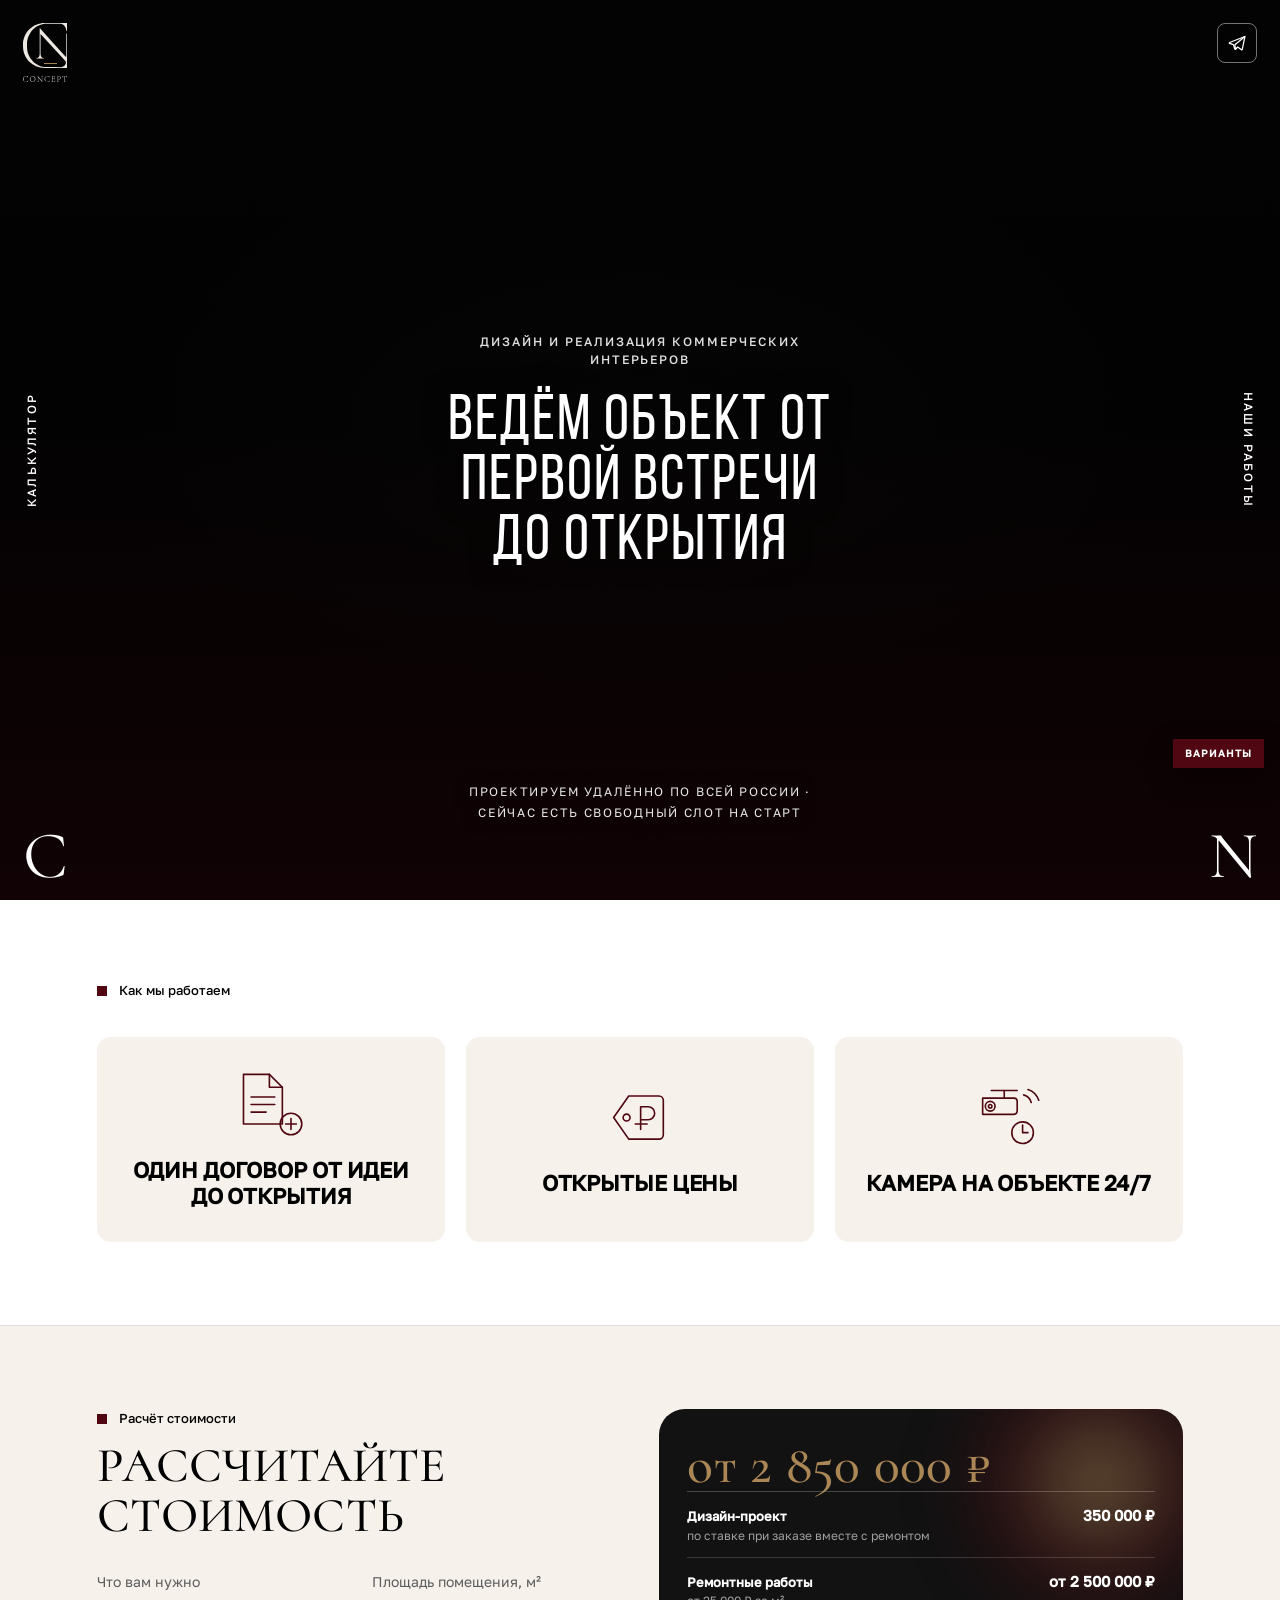
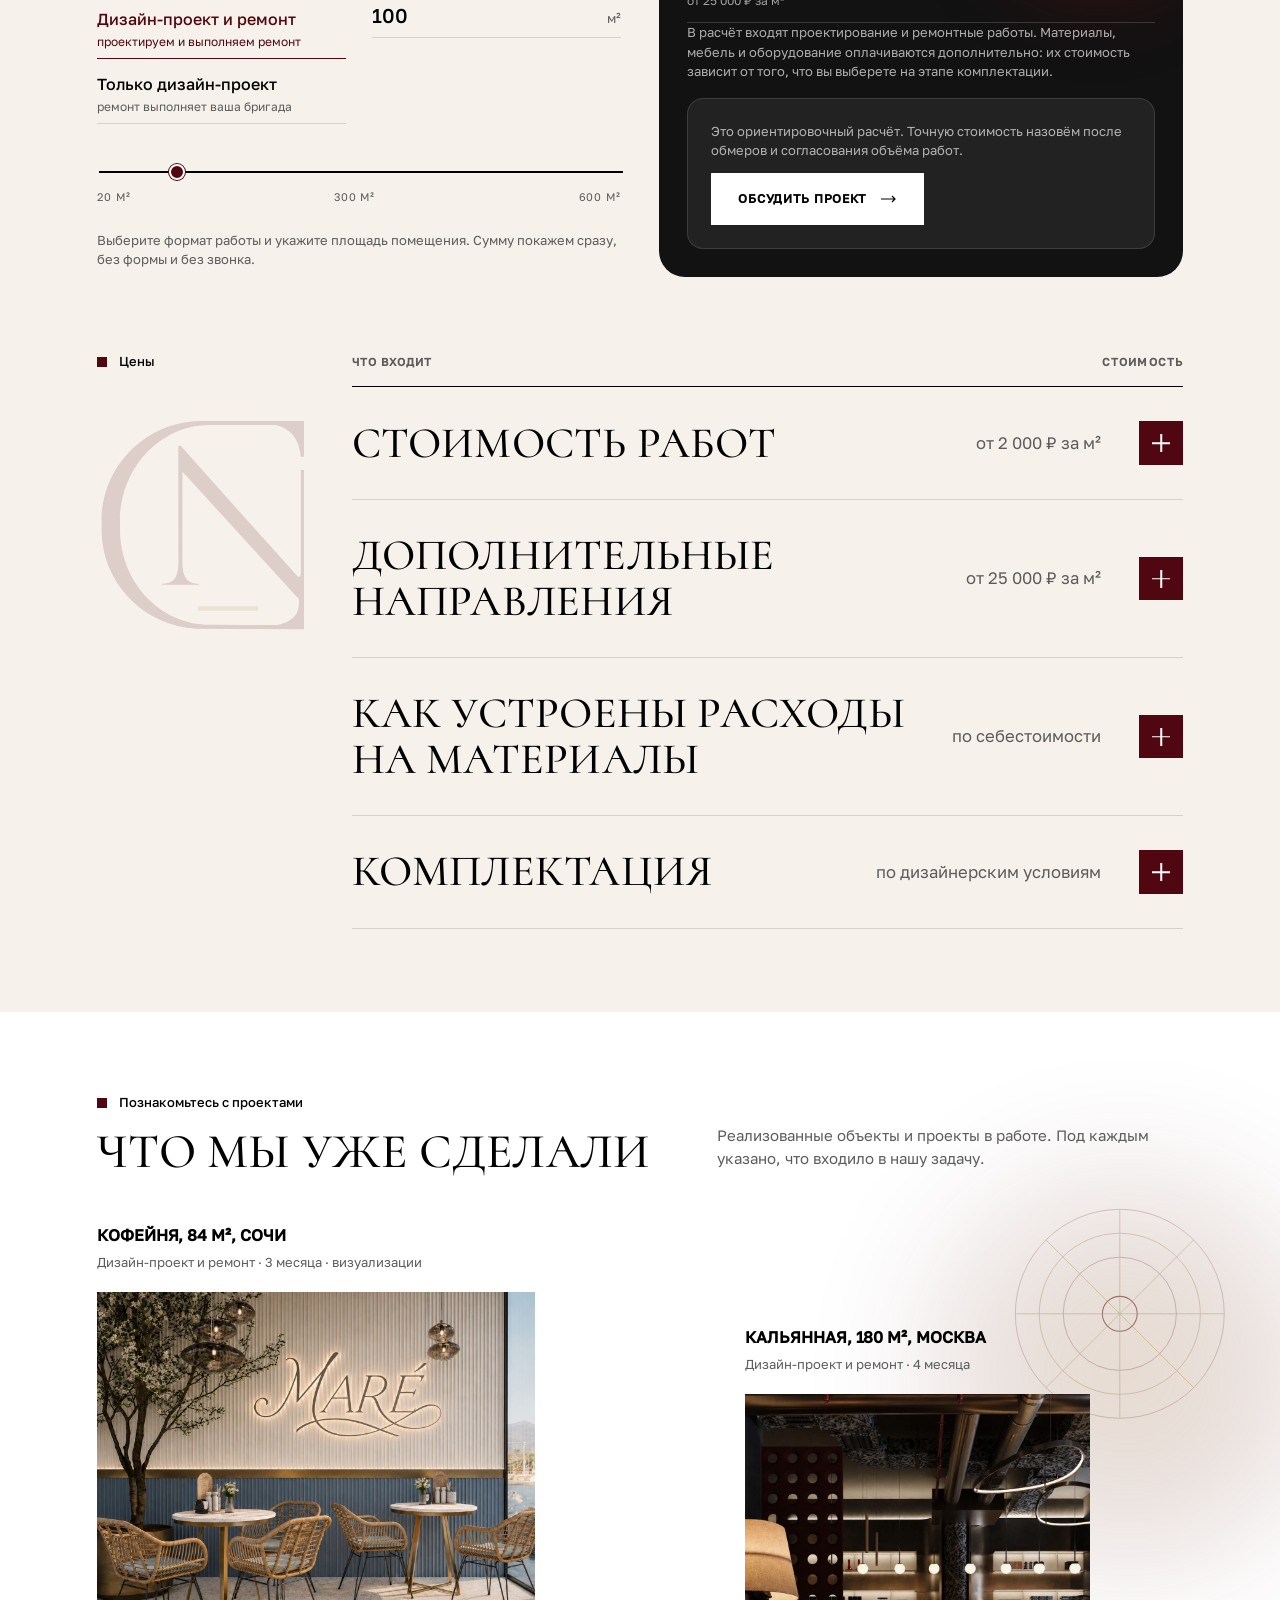
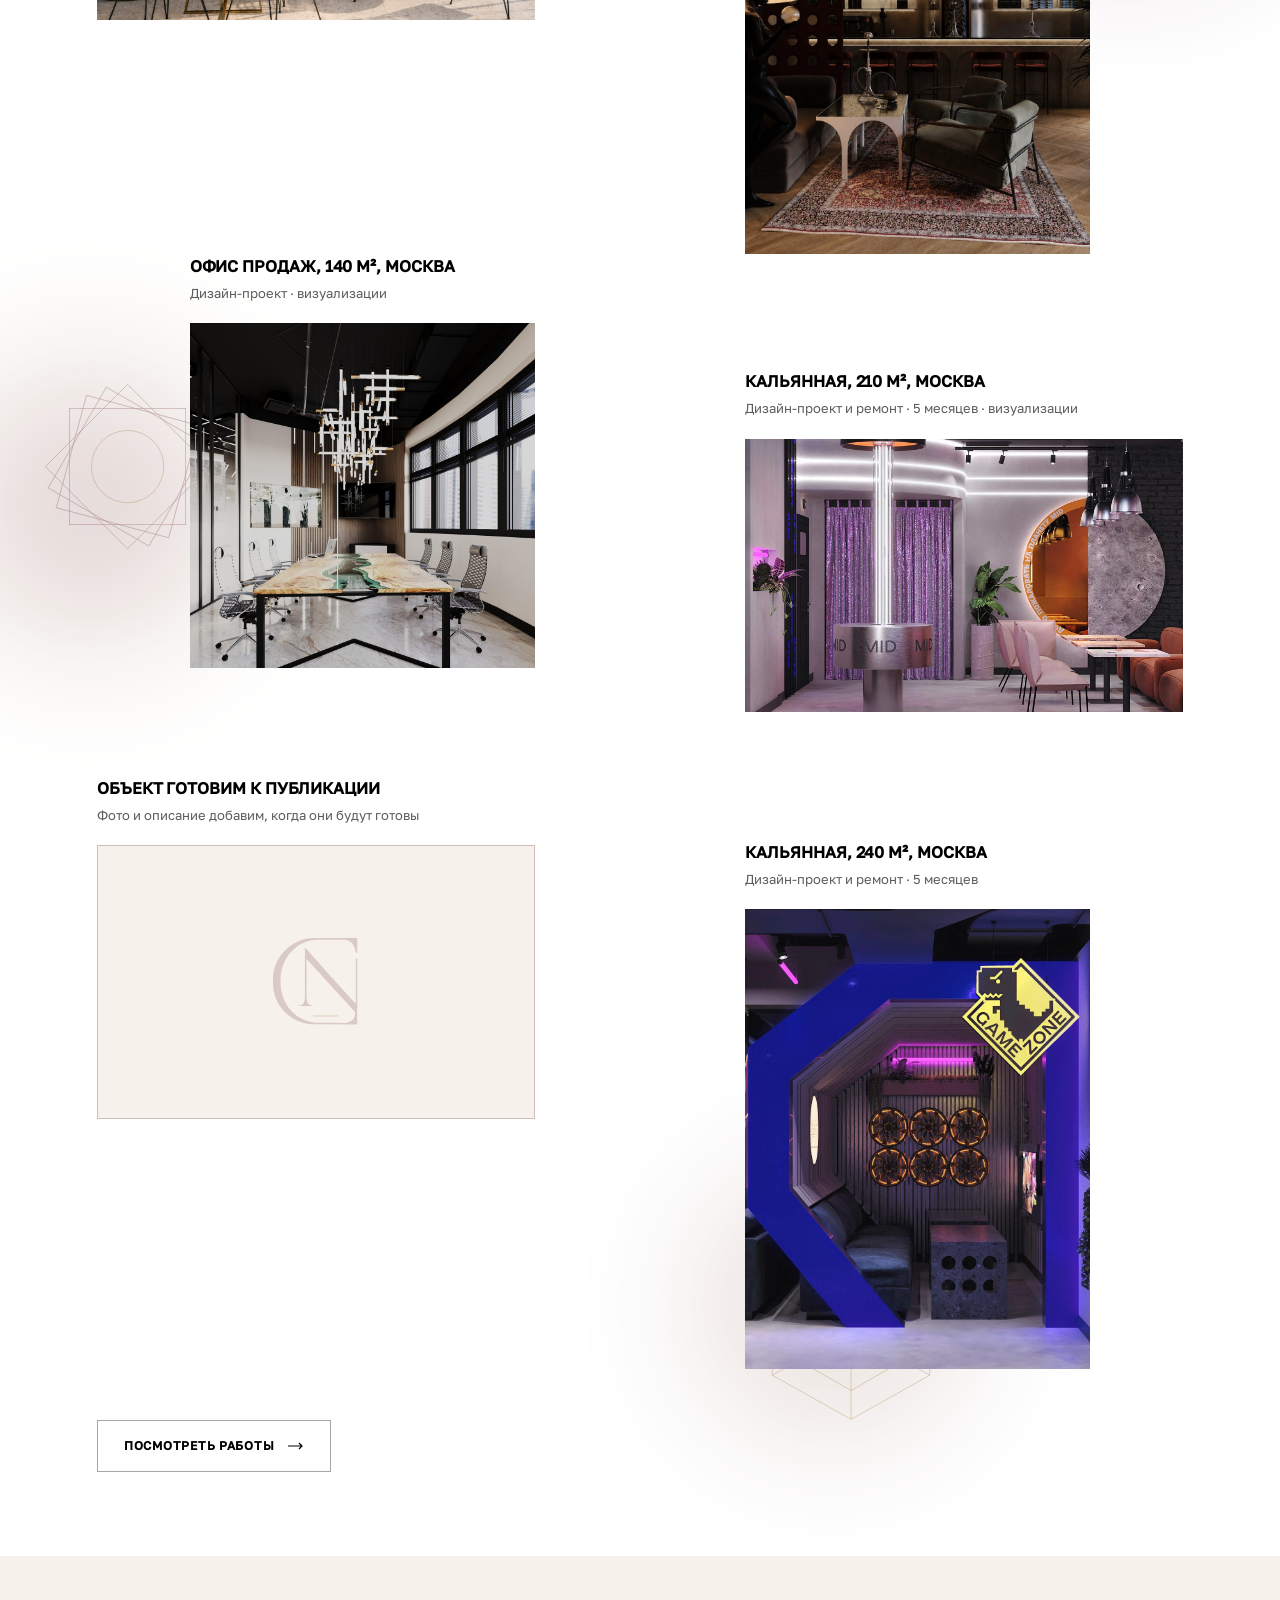
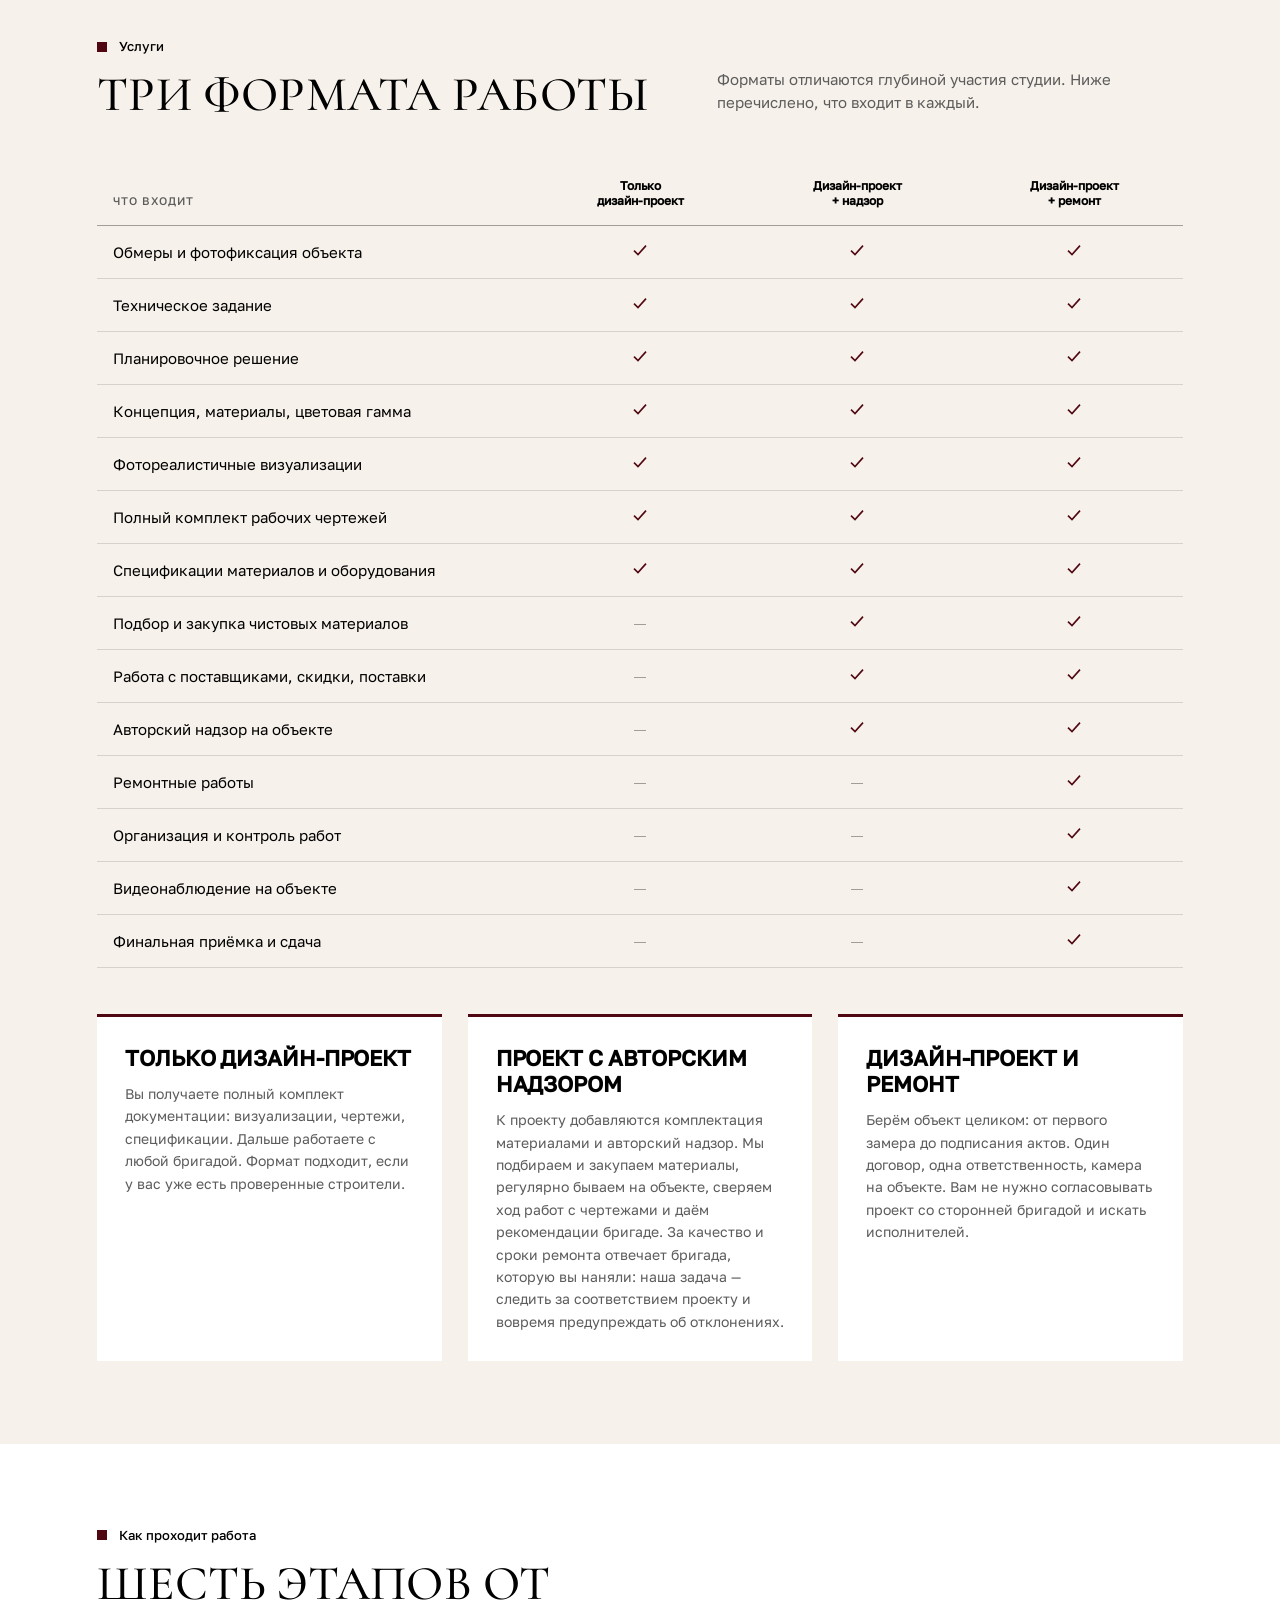
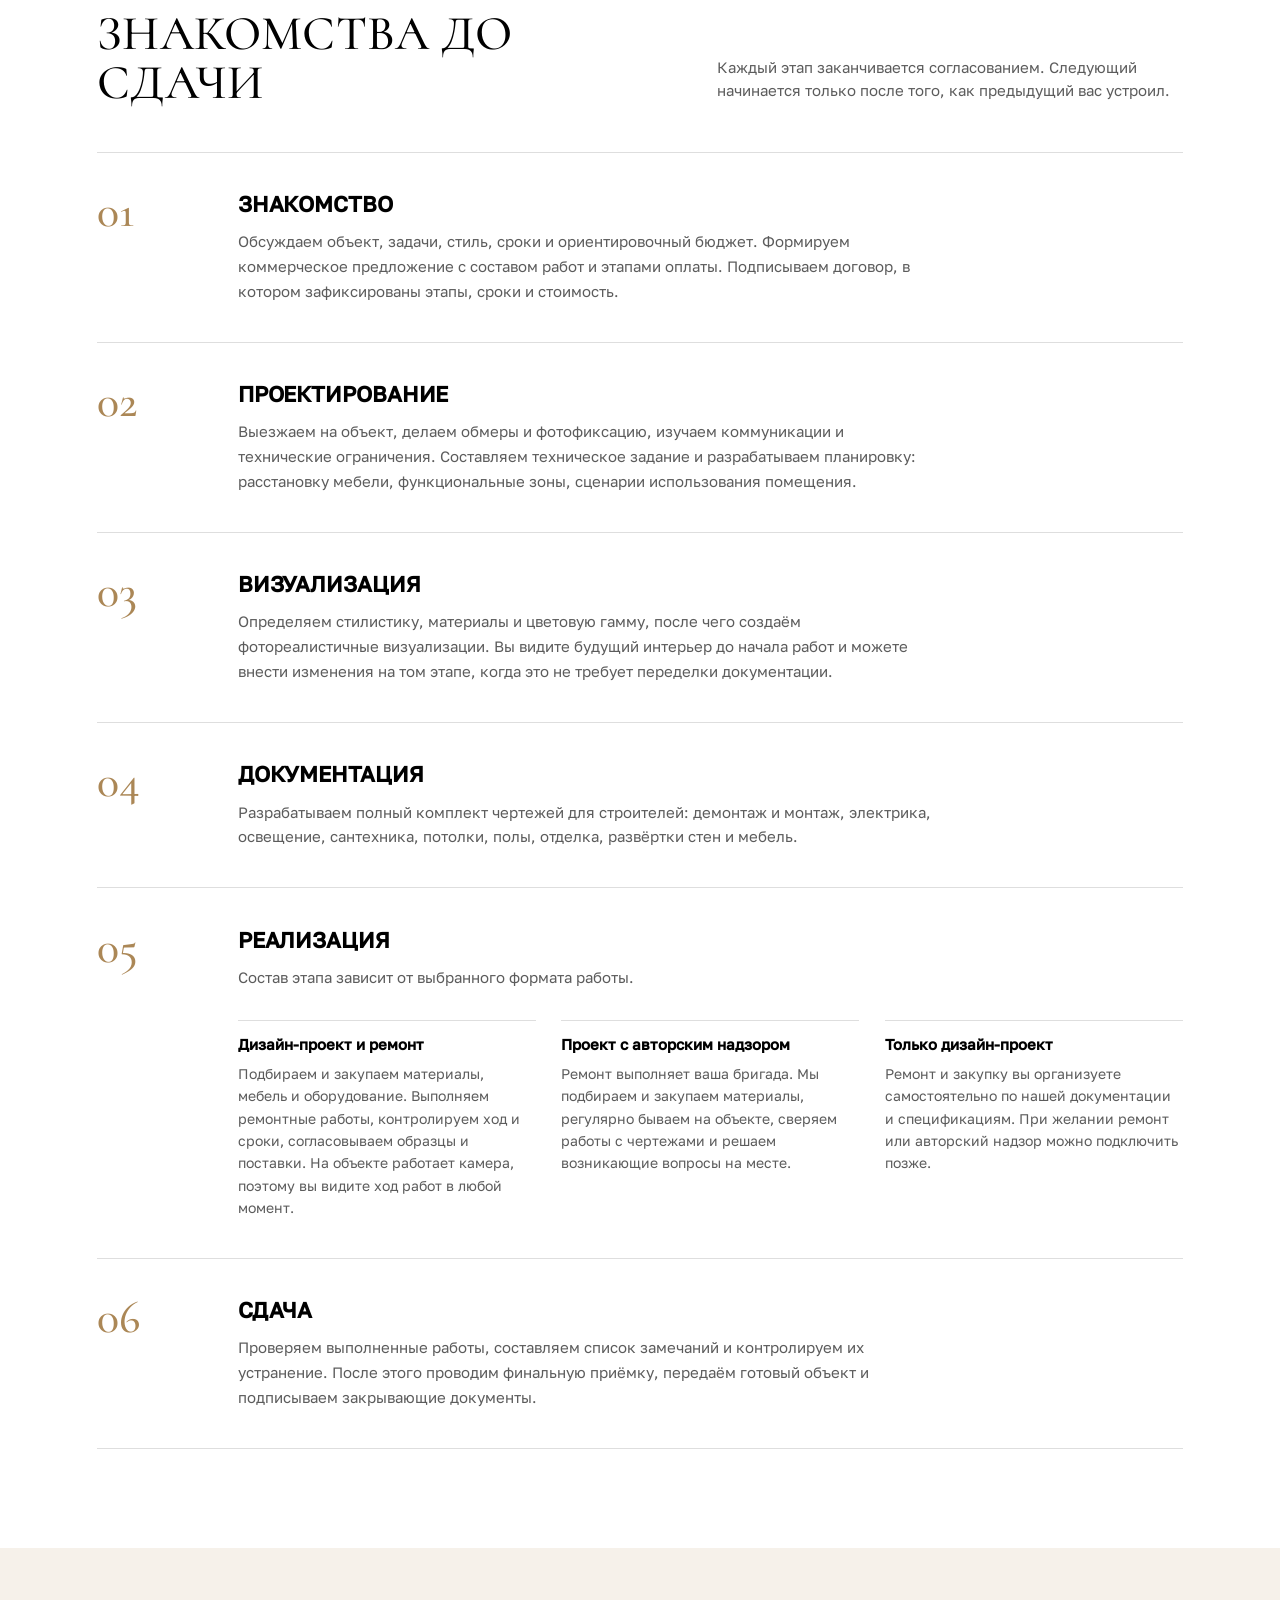
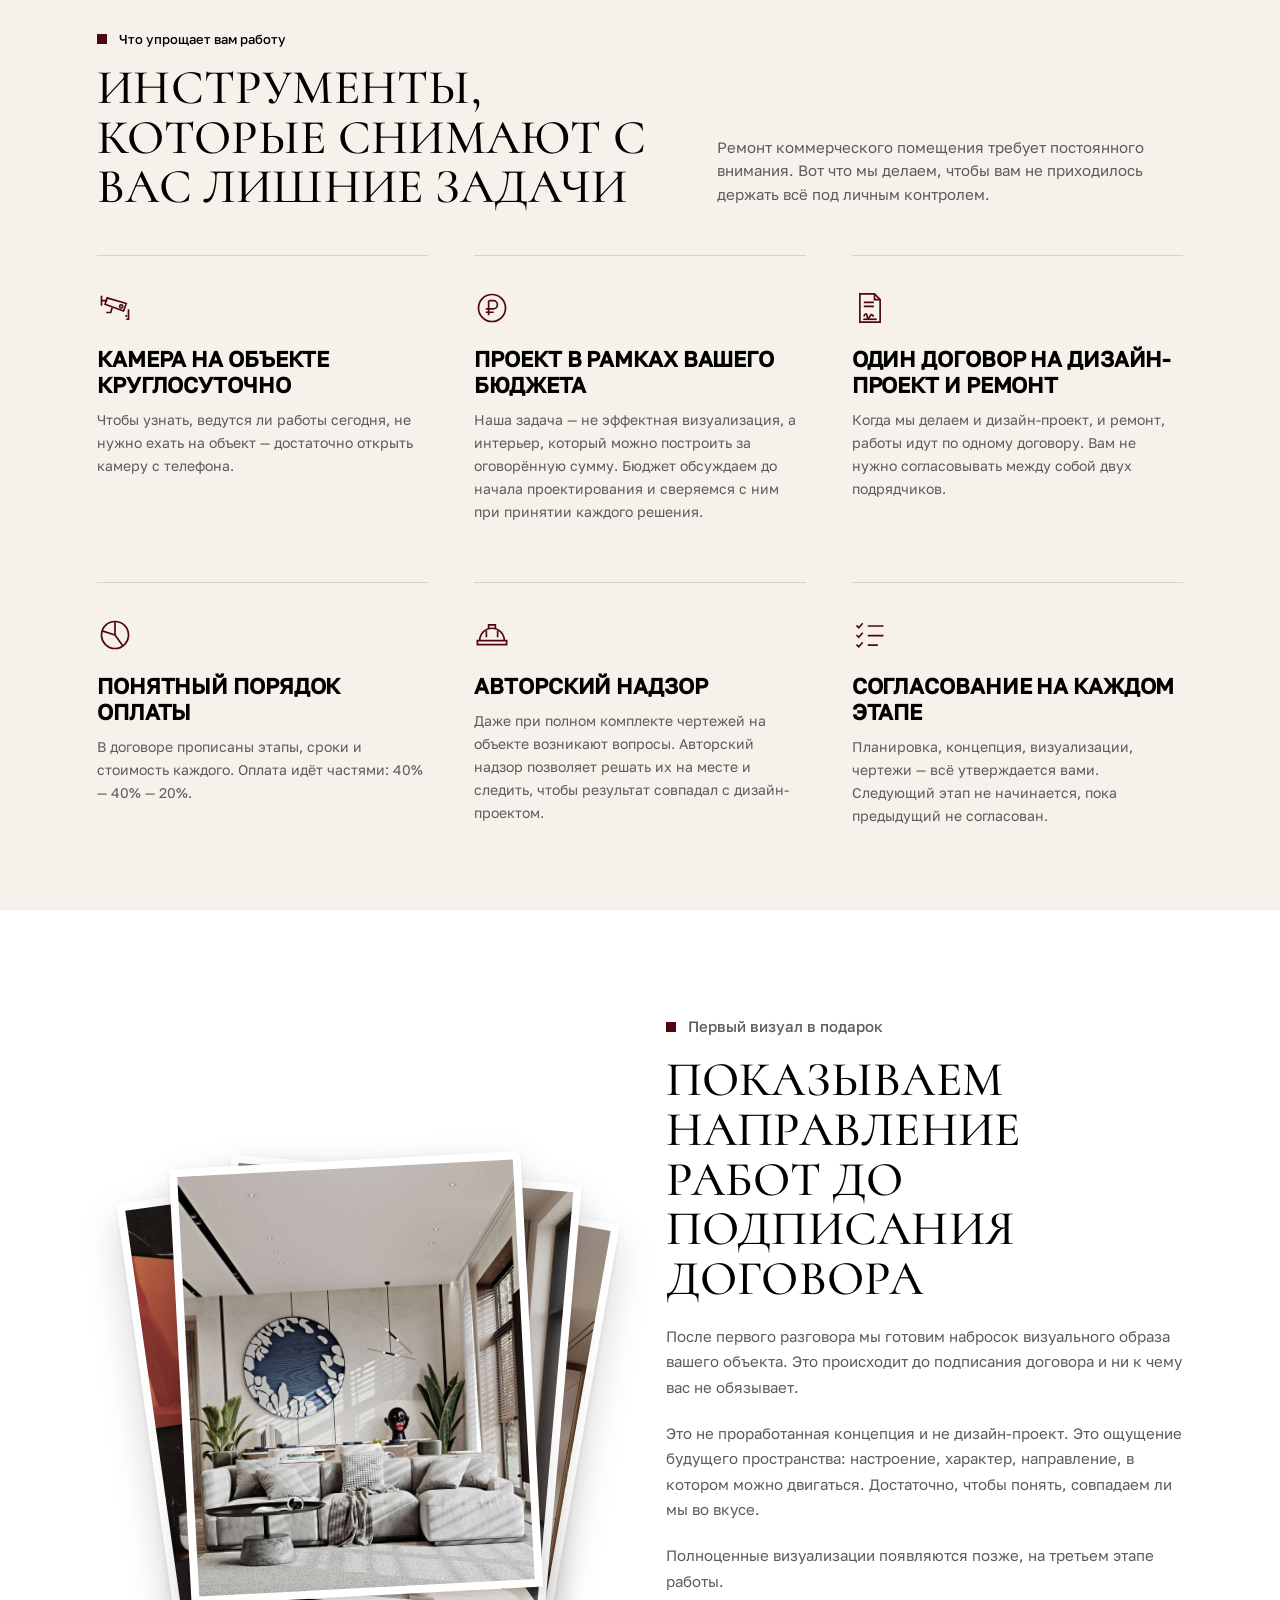
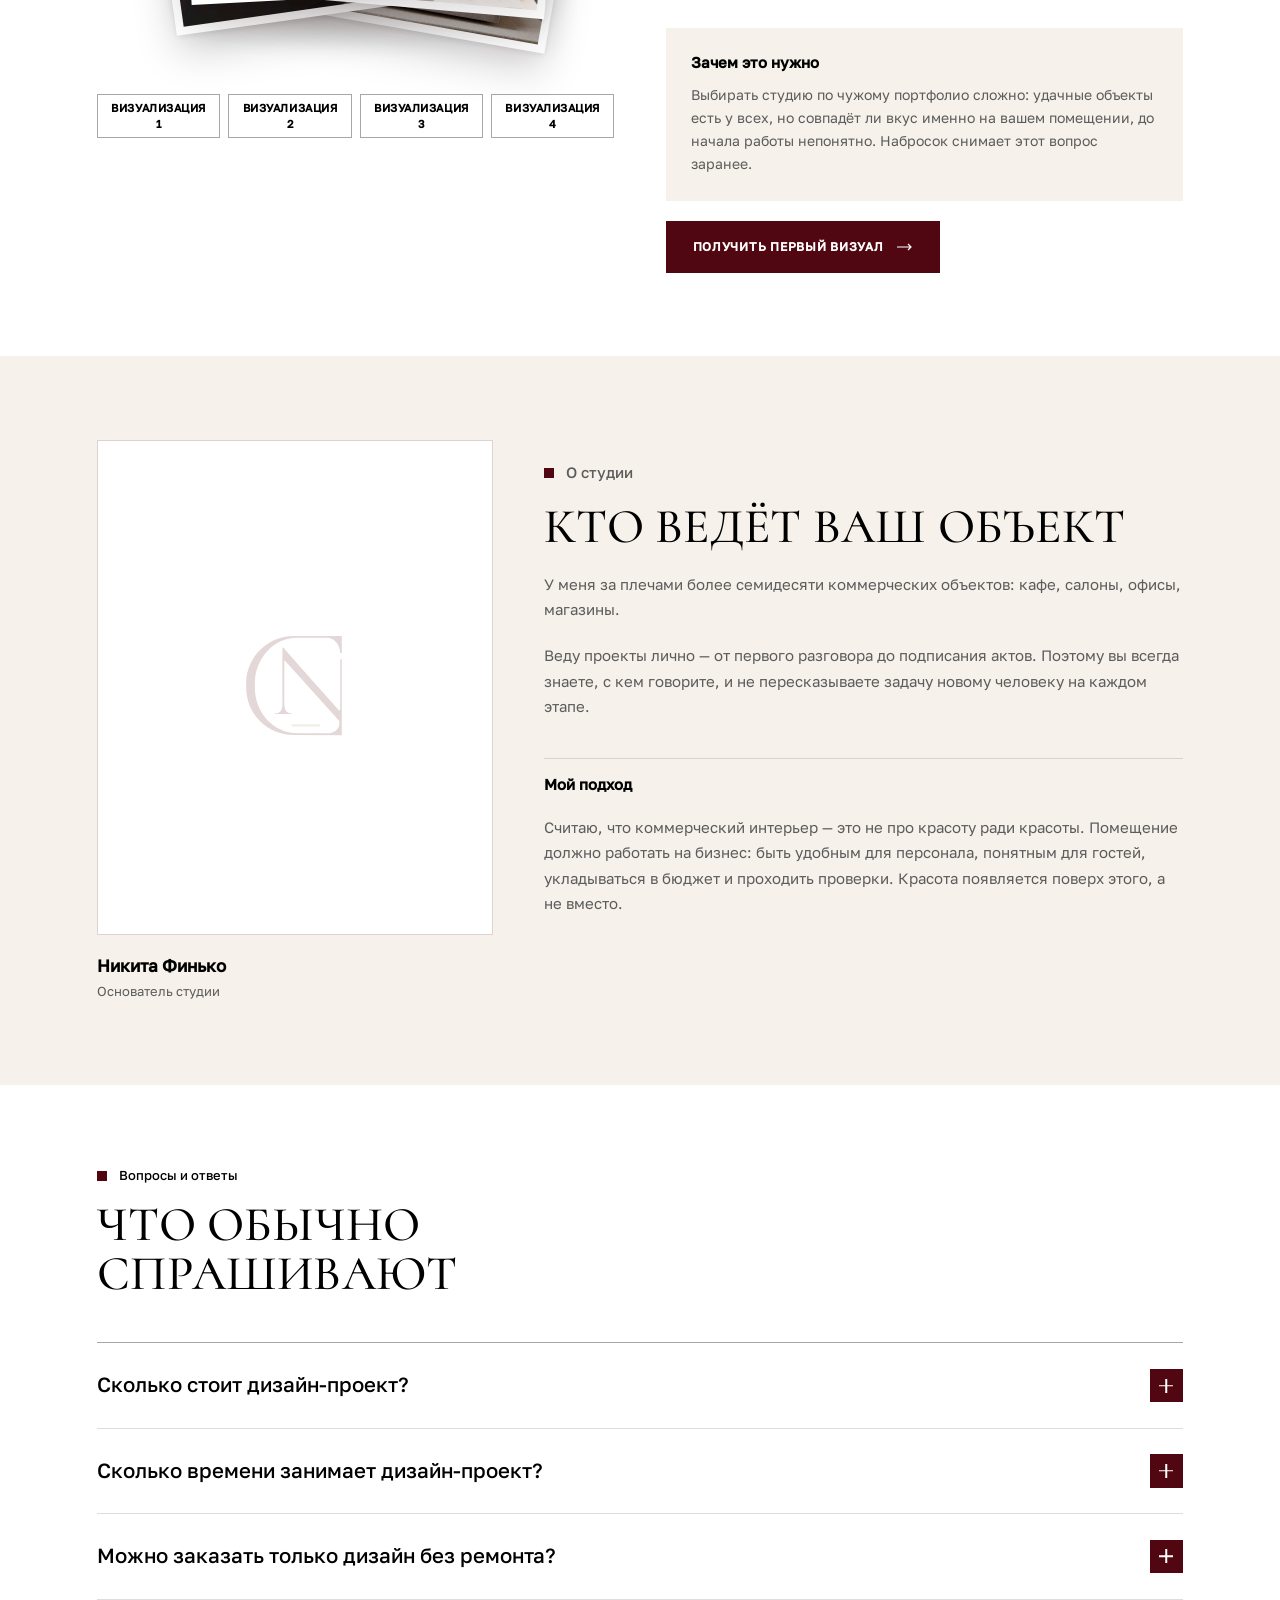
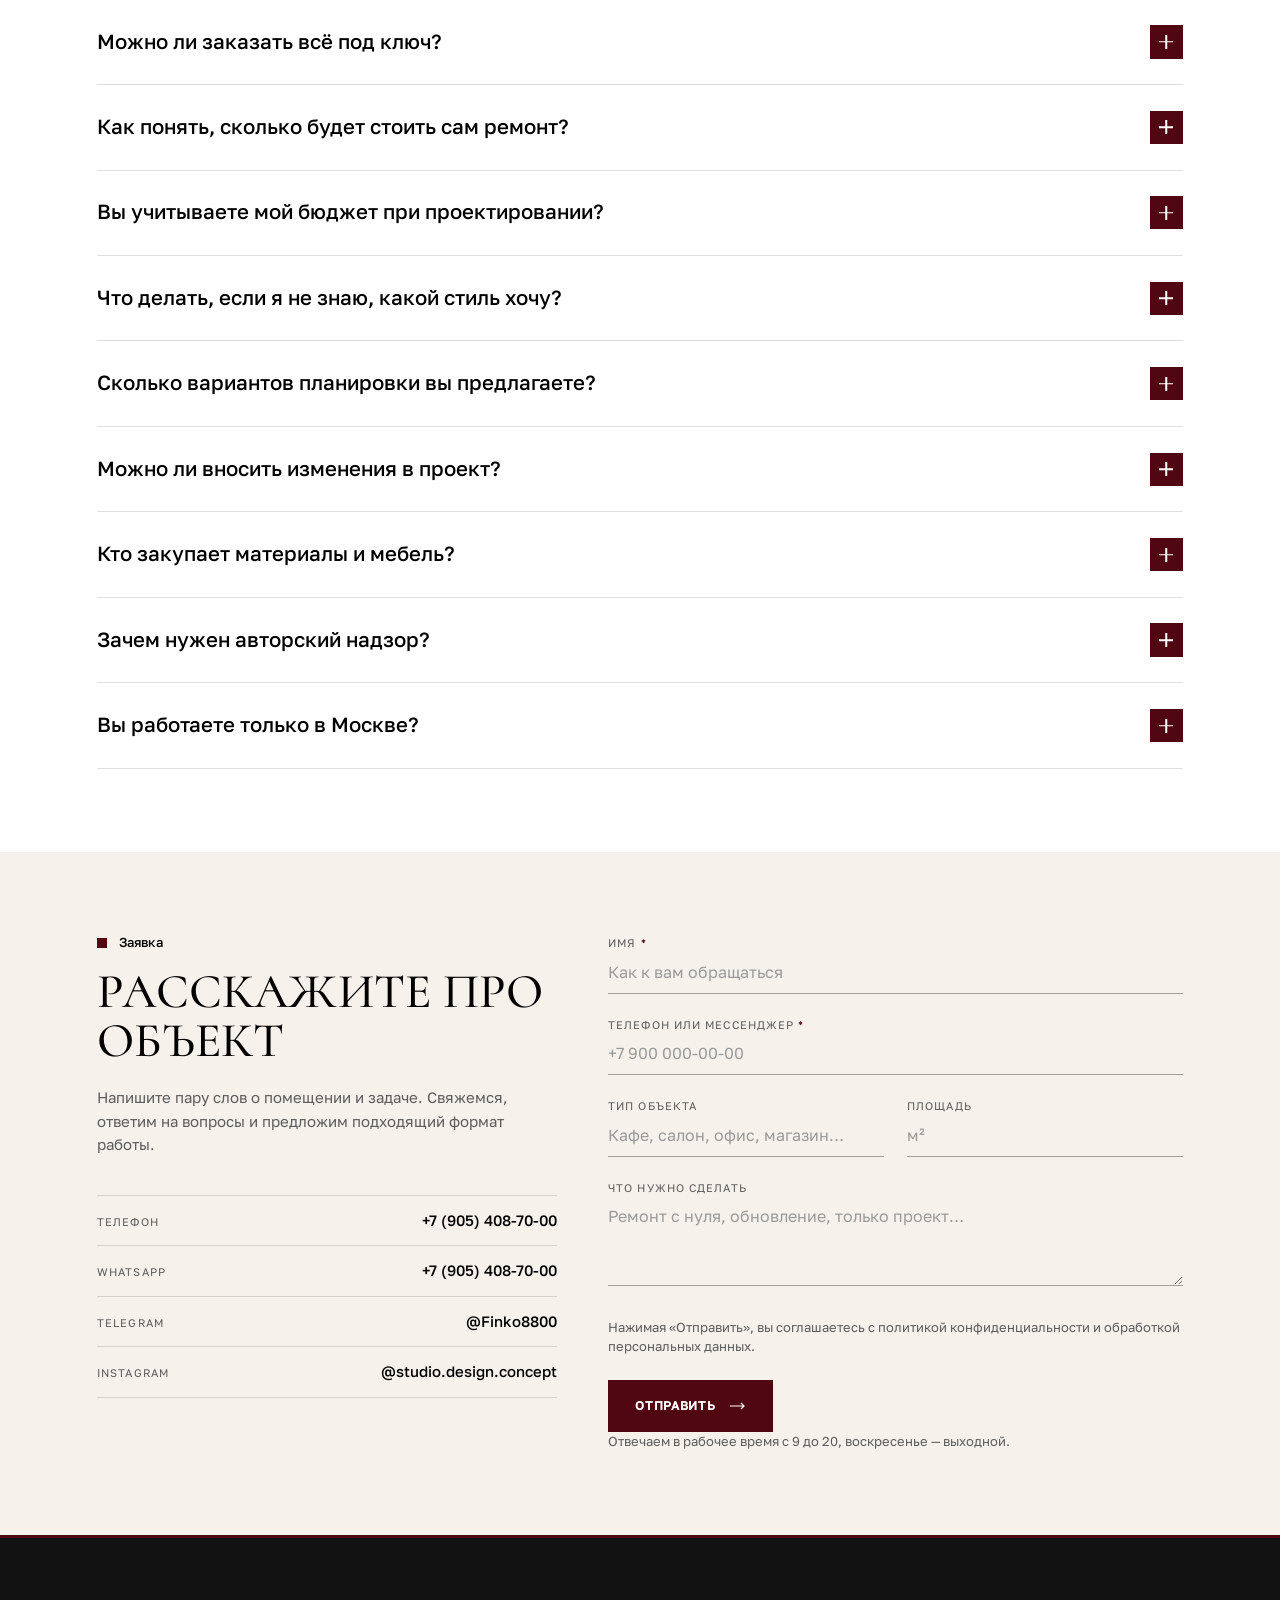
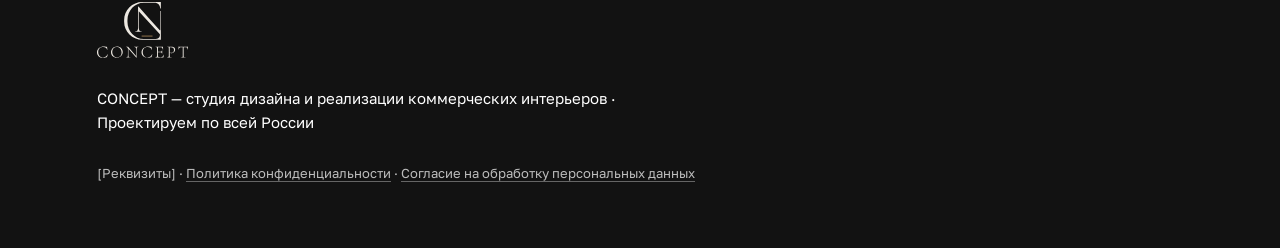
==== index.html @ 67f91753 "Визуализации в «Первом визуале», иконки, подвал 3 и лицензии шрифтов - «Первый визуал в подарок»: вм" ====
<!DOCTYPE html>
<html lang="ru">
<head>
<meta charset="utf-8">
<meta name="viewport" content="width=device-width, initial-scale=1">
<title>Дизайн и ремонт коммерческих помещений под ключ — CONCEPT</title>
<meta name="description" content="Разрабатываем дизайн-проекты и выполняем ремонт коммерческих помещений. Один договор от идеи до открытия, открытые цены, видеонаблюдение на объекте. Дизайн-проект от 2 000 ₽ за м².">
<link rel="icon" href="assets/logo/concept.svg" type="image/svg+xml">

<link rel="preload" href="assets/fonts/Cormorant-cyrillic.woff2" as="font" type="font/woff2" crossorigin>
<link rel="preload" href="assets/fonts/GolosText-cyrillic.woff2" as="font" type="font/woff2" crossorigin>
<link rel="stylesheet" href="assets/css/fonts.css">
<link rel="stylesheet" href="assets/css/krasnov.css">
</head>
<body>

<!-- Иконки новых вариантов: тонкая линия, цвет берут от текста -->
<svg class="sprite" xmlns="http://www.w3.org/2000/svg" aria-hidden="true" focusable="false">
  <symbol id="i-arrow" viewBox="0 0 16 16"><path d="M2 8h11M9 4l4 4-4 4" fill="none" stroke="currentColor" stroke-width="1.4"/></symbol>
  <symbol id="i-arrow-up" viewBox="0 0 16 16"><path d="M4.5 11.5l7-7M5.5 4.5h6v6" fill="none" stroke="currentColor" stroke-width="1.4"/></symbol>
  <symbol id="i-plan" viewBox="0 0 32 32"><g fill="none" stroke="currentColor" stroke-width="1.5"><path d="M6 4h14l6 6v18H6z"/><path d="M20 4v6h6"/><path d="M10 15h12v9H10z"/><path d="M16 15v4M10 20h3"/></g></symbol>
  <symbol id="i-loupe" viewBox="0 0 32 32"><g fill="none" stroke="currentColor" stroke-width="1.5"><path d="M4 5h15v20H4z"/><path d="M7.5 10h8M7.5 14h5"/><circle cx="20" cy="20" r="5.5"/><path d="M24 24l4.5 4.5"/></g></symbol>
  <symbol id="i-build" viewBox="0 0 32 32"><g fill="none" stroke="currentColor" stroke-width="1.5"><path d="M3 28h26M3 22h15M3 16h9"/><path d="M8 16v6M13 22v6M7 22v6"/><path d="M17 15l8-8 3 3-8 8z"/><path d="M17 15l-2.5 4.5L19 17"/></g></symbol>
  <symbol id="i-plus" viewBox="0 0 16 16"><path d="M8 1.5v13M1.5 8h13" fill="none" stroke="currentColor" stroke-width="1.2"/></symbol>
  <symbol id="i-coin" viewBox="0 0 16 16"><g fill="none" stroke="currentColor" stroke-width="1.3"><circle cx="8" cy="8" r="6"/><path d="M6.3 4.8v6.4M6.3 4.8h2.4a1.7 1.7 0 0 1 0 3.4H5.2M5.2 9.9h4"/></g></symbol>
  <symbol id="i-layers" viewBox="0 0 16 16"><g fill="none" stroke="currentColor" stroke-width="1.3"><path d="M8 2l6 3-6 3-6-3z"/><path d="M2 8l6 3 6-3M2 11l6 3 6-3"/></g></symbol>
  <symbol id="i-pencil" viewBox="0 0 16 16"><g fill="none" stroke="currentColor" stroke-width="1.3"><path d="M3 13l1-3.5 7-7 2.5 2.5-7 7z"/><path d="M9.5 4l2.5 2.5"/></g></symbol>
  <symbol id="i-cctv" viewBox="0 0 32 32"><g fill="none" stroke="currentColor" stroke-width="1.5"><path d="M4 5v9M4 9.5h5"/><path d="M9 7l17 5-2.4 6.6L7.2 12.6z"/><circle cx="21.5" cy="14.6" r="1.4"/><path d="M13.5 15.6l-1.3 4.4h-4"/><path d="M26 26h2v-9"/><circle cx="26" cy="23" r=".9" fill="currentColor" stroke="none"/></g></symbol>
  <symbol id="i-ruble" viewBox="0 0 32 32"><g fill="none" stroke="currentColor" stroke-width="1.5"><circle cx="16" cy="16" r="12"/><path d="M13 9.5v13M13 9.5h4.2a3.6 3.6 0 0 1 0 7.2H10.5M10.5 19.8h7"/></g></symbol>
  <symbol id="i-sign" viewBox="0 0 32 32"><g fill="none" stroke="currentColor" stroke-width="1.5"><path d="M7 3.5h13l5 5v20H7z"/><path d="M20 3.5v5h5"/><path d="M10.5 11h9M10.5 14.5h9"/><path d="M10.5 23.5c1.5-3 2.6-3 3 0s1.6 1.5 3-1c1-1.6 1.8.3 2.8 1"/><path d="M10 26h12"/></g></symbol>
  <symbol id="i-pie" viewBox="0 0 32 32"><g fill="none" stroke="currentColor" stroke-width="1.5"><circle cx="16" cy="16" r="12"/><path d="M16 16V4M16 16l7.05 9.7M16 16l-11.4-3.7"/></g></symbol>
  <symbol id="i-helmet" viewBox="0 0 32 32"><g fill="none" stroke="currentColor" stroke-width="1.5"><path d="M5 21a11 11 0 0 1 22 0"/><path d="M3 21h26v3.5H3z"/><path d="M13 10.6V7h6v3.6"/><path d="M11 12v6M21 12v6"/></g></symbol>
  <symbol id="i-checklist" viewBox="0 0 32 32"><g fill="none" stroke="currentColor" stroke-width="1.5"><path d="M4 7.5l2 2 3.5-4M4 16l2 2 3.5-4M4 24.5l2 2 3.5-4"/><path d="M14 8h14M14 16.5h14M14 25h9"/></g></symbol>
</svg>

<div class="page">

<main id="top">

<!-- ============================================================
     БЛОК 1 — ПЕРВЫЙ ЭКРАН
     ============================================================ -->
<div class="variants" data-block="hero" data-label="Первый экран">

<section class="herofull on-dark" data-variant="1">

  <div class="herofull__media">
    <img src="assets/photo/hero-1.jpg" alt="Интерьер кафе: мягкие диваны, арочное окно, живые растения и тёплый свет" width="2000" height="1250">
    <img src="assets/photo/hero-2.jpg" alt="" loading="lazy" width="2000" height="1250">
    <img src="assets/photo/hero-3.jpg" alt="" loading="lazy" width="2000" height="1250">
  </div>

  <div class="herofull__center">
    <p class="herofull__over">Дизайн и реализация коммерческих интерьеров</p>
    <h1 class="herofull__title">Ведём объект от первой встречи до открытия</h1>
  </div>

  <p class="herofull__note">Проектируем удалённо по всей России&nbsp;· Сейчас есть свободный слот на старт</p>

</section>


</div>

<!-- ============================================================
     КАК МЫ РАБОТАЕМ
     ============================================================ -->
<section class="section usp">
  <div class="wrap">
    <p class="eyebrow">Как мы работаем</p>

    <div class="usp__grid">

      <!-- Один договор: лист договора с печатью -->
      <article class="usp__card" tabindex="0">
        <svg class="usp__icon" viewBox="0 0 64 64" fill="none" aria-hidden="true" focusable="false">
          <g stroke="#500711" stroke-width="1.5" stroke-linejoin="round" stroke-linecap="round">
            <path d="M6 4h24l12 12v34H6z"/>
            <path d="M30 4v12h12"/>
            <path d="M13 25h22M13 32h22M13 39h14"/>
            <circle cx="50" cy="50" r="10"/>
            <path d="M50 45v10M45 50h10"/>
          </g>
        </svg>
        <h2 class="h3 usp__title">Один договор от идеи до открытия</h2>
        <p class="usp__desc">Проектирование и ремонт в одних руках. Ответственность за результат не делится между подрядчиками.</p>
      </article>

      <!-- Открытые цены: ценник со знаком рубля -->
      <article class="usp__card" tabindex="0">
        <svg class="usp__icon" viewBox="0 0 64 64" fill="none" aria-hidden="true" focusable="false">
          <g stroke="#500711" stroke-width="1.5" stroke-linejoin="round" stroke-linecap="round">
            <path d="M22 12h28a4 4 0 0 1 4 4v32a4 4 0 0 1-4 4H22L8 32z"/>
            <circle cx="20" cy="32" r="3.2"/>
            <path d="M33 43V22h7a6 6 0 0 1 0 12h-7"/>
            <path d="M28 38h11"/>
          </g>
        </svg>
        <h2 class="h3 usp__title">Открытые цены</h2>
        <p class="usp__desc">Стоимость дизайн-проекта можно рассчитать на этой странице, не оставляя контактов.</p>
      </article>

      <!-- Камера 24/7: камера на кронштейне и часы -->
      <article class="usp__card" tabindex="0">
        <svg class="usp__icon" viewBox="0 0 64 64" fill="none" aria-hidden="true" focusable="false">
          <g stroke="#500711" stroke-width="1.5" stroke-linejoin="round" stroke-linecap="round">
            <path d="M16 7h24"/>
            <path d="M28 7v7"/>
            <path d="M8 14h29a3 3 0 0 1 3 3v9a3 3 0 0 1-3 3H8z"/>
            <circle cx="15" cy="21.5" r="4.5"/>
            <circle cx="15" cy="21.5" r="1.6"/>
            <path d="M46 11a10 10 0 0 1 7 7M50 6a16 16 0 0 1 10 10"/>
            <circle cx="45" cy="46" r="10"/>
            <path d="M45 39v7h5"/>
          </g>
        </svg>
        <h2 class="h3 usp__title">Камера на объекте 24/7</h2>
        <p class="usp__desc">Ремонт идёт под наблюдением. Вы открываете камеру в любой момент и видите, что происходит на объекте прямо сейчас.</p>
      </article>

    </div>
  </div>
</section>

<!-- ============================================================
     БЛОК 2 — РАСЧЁТ СТОИМОСТИ И ЦЕНЫ
     ============================================================ -->
<section class="section section--sand" id="calc-section">
  <div class="wrap">

    <form class="calc" id="calc" novalidate>

      <!-- Левая половина: заголовок и поля без рамок -->
      <div class="calc__fields">
        <div class="calc__head">
          <p class="eyebrow">Расчёт стоимости</p>
          <h2 class="h2">Рассчитайте стоимость</h2>
        </div>

        <div class="calc__grid">

          <fieldset style="border:0;padding:0;margin:0;min-width:0">
            <legend class="calc__q">Что вам нужно</legend>
            <div class="calc__opts">
              <label class="opt">
                <input type="radio" name="format" value="full" checked>
                <span class="opt__box">
                  <span class="opt__title">Дизайн-проект и ремонт</span>
                  <span class="opt__desc">проектируем и выполняем ремонт</span>
                </span>
              </label>
              <label class="opt">
                <input type="radio" name="format" value="design">
                <span class="opt__box">
                  <span class="opt__title">Только дизайн-проект</span>
                  <span class="opt__desc">ремонт выполняет ваша бригада</span>
                </span>
              </label>
            </div>
          </fieldset>

          <div>
            <label class="calc__label" for="calc-area-number">Площадь помещения, м²</label>
            <span class="calc__field">
              <input type="number" id="calc-area-number" value="100" min="20" max="600" step="1" inputmode="numeric" aria-describedby="calc-area-hint">
              <span>м²</span>
            </span>
            <p class="visually-hidden" id="calc-area-hint">Укажите площадь от 20 до 600 квадратных метров.</p>
          </div>

        </div>

        <span class="calc__slider">
          <input type="range" id="calc-area-range" value="100" min="20" max="600" step="5" aria-label="Площадь помещения, м²">
          <span class="calc__scale"><span>20 м²</span><span>300 м²</span><span>600 м²</span></span>
        </span>

        <p class="note">Выберите формат работы и укажите площадь помещения. Сумму покажем сразу, без формы и без звонка.</p>
      </div>

      <!-- Правая половина: тёмная фигура с расчётом -->
      <div class="calc__panel">
        <!-- Результат при выборе «дизайн-проект и ремонт» -->
        <div id="calc-result-full" aria-live="polite">
          <div class="calc__total" id="sum-total">от 2 850 000 ₽</div>
          <div class="calc__rows">
            <div class="calc__row">
              <span class="calc__row-name">Дизайн-проект
                <span class="calc__row-how">по ставке при заказе вместе с ремонтом</span>
              </span>
              <span class="calc__row-sum" id="sum-design-full">350 000 ₽</span>
            </div>
            <div class="calc__row">
              <span class="calc__row-name">Ремонтные работы
                <span class="calc__row-how">от 25 000 ₽ за м²</span>
              </span>
              <span class="calc__row-sum" id="sum-repair">от 2 500 000 ₽</span>
            </div>
          </div>
          <p class="note">В расчёт входят проектирование и ремонтные работы. Материалы, мебель и оборудование оплачиваются дополнительно: их стоимость зависит от того, что вы выберете на этапе комплектации.</p>
        </div>

        <!-- Результат при выборе «только дизайн-проект» -->
        <div id="calc-result-design" aria-live="polite" hidden>
          <div class="calc__total" id="sum-design-solo">700 000 ₽</div>
          <p class="note">Вы получаете полный комплект документации, ремонт выполняет ваша бригада. Если решите доверить ремонт нам, стоимость проекта пересчитается по дополнительному соглашению.</p>
        </div>

        <div class="calc__ask">
          <p class="note">Это ориентировочный расчёт. Точную стоимость назовём после обмеров и согласования объёма работ.</p>
          <a class="btn btn--light" href="#contacts">Обсудить проект</a>
        </div>
      </div>

    </form>

    <!-- Цены -->
    <div class="price">
      <div class="price__aside">
        <p class="eyebrow">Цены</p>
        <div class="price__mark" aria-hidden="true">
          <img src="assets/logo/concept-mark.svg" alt="" width="300" height="298">
        </div>
      </div>

      <div class="price__rows">
        <div class="price__head">
          <span>Что входит</span>
          <span>Стоимость</span>
        </div>

        <details class="price__row">
          <summary>
            <span class="price__name">Стоимость работ</span>
            <span class="price__sum">от 2 000 ₽ за м²</span>
            <span class="price__plus" aria-hidden="true"></span>
          </summary>
          <div class="price__body">
            <ul class="plist">
              <li><b>до 100 м²</b><span>3 500 ₽ за м² с ремонтом&nbsp;· 5 000 ₽ за м² без ремонта</span></li>
              <li><b>от 100 до 200 м²</b><span>2 500 ₽ за м² с ремонтом&nbsp;· 5 000 ₽ за м² без ремонта</span></li>
              <li><b>от 200 до 500 м²</b><span>2 000 ₽ за м² с ремонтом&nbsp;· 4 000 ₽ за м² без ремонта</span></li>
              <li><b>от 500 м²</b><span>Обсуждается</span></li>
            </ul>
            <h4 class="h4">Проект дешевле, если ремонт выполняем мы</h4>
            <p class="note">Когда мы делаем и проект, и ремонт, часть работы окупается на самом ремонте — поэтому проектирование стоит дешевле. Если ремонт выполняет ваша бригада, стоимость считается по второй колонке.</p>
            <a class="btn" href="#contacts">Обсудить проект</a>
          </div>
        </details>

        <details class="price__row">
          <summary>
            <span class="price__name">Дополнительные направления</span>
            <span class="price__sum">от 25 000 ₽ за м²</span>
            <span class="price__plus" aria-hidden="true"></span>
          </summary>
          <div class="price__body">
            <ul class="plist">
              <li><b>Ремонтные работы</b><span class="plist__note">Только работы. Материалы оплачиваются дополнительно</span><span>от 25 000 ₽ за м²</span></li>
              <li><b>Авторский надзор</b><span class="plist__note">Регулярные выезды на объект, контроль соответствия проекту</span><span>50 000 ₽ в месяц</span></li>
              <li><b>Комплектация материалами</b><span class="plist__note">Подбор, согласование и закупка чистовых материалов</span><span>Условия ниже</span></li>
            </ul>
            <a class="btn" href="#contacts">Обсудить проект</a>
          </div>
        </details>

        <details class="price__row">
          <summary>
            <span class="price__name">Как устроены расходы на материалы</span>
            <span class="price__sum">по себестоимости</span>
            <span class="price__plus" aria-hidden="true"></span>
          </summary>
          <div class="price__body">
            <div class="split">
              <div class="split__col">
                <h4>Черновые материалы</h4>
                <p>Шпаклёвка, цемент, штукатурка, гипсокартон, кабель, профиль, крепёж.</p>
                <p>Всё, что скрыто в стенах, полах и потолках. Закупаются по себестоимости, без наценки.</p>
                <p>Покупать можете сами, а можем закупать мы и отчитываться чеками.</p>
              </div>
              <div class="split__col">
                <h4>Чистовые материалы</h4>
                <p>Керамогранит, паркет, краска, сантехника, свет, мебель, оборудование.</p>
                <p>Всё, что видно в готовом интерьере. Покупаются в рамках комплектации: мы подбираем позиции и согласовываем каждую с вами.</p>
              </div>
            </div>
          </div>
        </details>

        <details class="price__row">
          <summary>
            <span class="price__name">Комплектация</span>
            <span class="price__sum">по дизайнерским условиям</span>
            <span class="price__plus" aria-hidden="true"></span>
          </summary>
          <div class="price__body">
            <h4 class="h4">Как устроена комплектация материалами и почему это выгодно вам</h4>
            <p class="note">Мы работаем с крупными поставщиками по дизайнерским условиям — с той скидкой, которую они дают студиям и не дают частным покупателям.</p>
            <p class="note">Эта скидка делится: часть переходит вам, часть остаётся студии как оплата работы по подбору и закупке. Отсчёт идёт от обычной розничной цены поставщика, и её можно проверить на его сайте в любой момент.</p>
            <p class="note">В результате вы покупаете дешевле, чем купили бы самостоятельно, и не тратите время на объезд салонов, сверку артикулов и контроль поставок.</p>

            <h4 class="h4">Что входит в комплектацию</h4>
            <ul class="ticks">
              <li>подбор всех позиций по цветам, фактурам и характеристикам</li>
              <li>согласование каждой позиции с вами</li>
              <li>работа с поставщиками и получение предложений</li>
              <li>контроль наличия, сроков и комплектности</li>
              <li>организация поставок на объект</li>
            </ul>
            <a class="btn" href="#contacts">Обсудить проект</a>
          </div>
        </details>
      </div>
    </div>

  </div>
</section>

<!-- ============================================================
     БЛОК 3 — РАБОТЫ

     ВНИМАНИЕ: тип объекта, площадь, город и срок ниже — ПРИМЕРНЫЕ.
     Реальные данные по объектам заказчик пока не передал.
     Формат подписи взят из «Тексты CONCEPT», раздел 3.
     ============================================================ -->
<section class="section works" id="works">

  <!-- Фон: градиентные свечения и тонкие узоры в пустотах -->
  <div class="works__bg" aria-hidden="true">
    <span class="glow glow--a"></span>
    <span class="glow glow--b"></span>
    <span class="glow glow--c"></span>

    <svg class="ornament ornament--a" viewBox="0 0 200 200" fill="none">
      <circle cx="100" cy="100" r="96" stroke="#500711" stroke-width=".7" opacity=".5"/>
      <circle cx="100" cy="100" r="74" stroke="#AB8756" stroke-width=".7"/>
      <circle cx="100" cy="100" r="52" stroke="#500711" stroke-width=".7" opacity=".6"/>
      <g stroke="#AB8756" stroke-width=".7">
        <path d="M100 4v192M4 100h192M32 32l136 136M168 32L32 168"/>
      </g>
      <circle cx="100" cy="100" r="16" stroke="#500711" stroke-width="1"/>
    </svg>

    <svg class="ornament ornament--b" viewBox="-14 -14 228 228" fill="none">
      <g stroke="#500711" stroke-width=".7" opacity=".7">
        <rect x="26" y="26" width="148" height="148"/>
        <rect x="26" y="26" width="148" height="148" transform="rotate(15 100 100)"/>
        <rect x="26" y="26" width="148" height="148" transform="rotate(30 100 100)"/>
        <rect x="26" y="26" width="148" height="148" transform="rotate(45 100 100)"/>
      </g>
      <circle cx="100" cy="100" r="46" stroke="#AB8756" stroke-width=".9"/>
    </svg>

    <svg class="ornament ornament--c" viewBox="0 0 200 200" fill="none">
      <g stroke="#AB8756" stroke-width=".7">
        <path d="M100 8 L182 54 V146 L100 192 L18 146 V54 Z"/>
        <path d="M100 42 L152 72 V132 L100 162 L48 132 V72 Z"/>
        <path d="M18 54 L182 146M182 54L18 146M100 8v184"/>
      </g>
      <circle cx="100" cy="100" r="28" stroke="#500711" stroke-width=".9"/>
      <circle cx="100" cy="100" r="6" fill="#500711" opacity=".5"/>
    </svg>
  </div>

  <div class="wrap">

    <div class="sec-head">
      <div>
        <p class="eyebrow">Познакомьтесь с проектами</p>
        <h2 class="h2">Что мы уже сделали</h2>
      </div>
      <div class="sec-head__aside">
        <p class="lead">Реализованные объекты и проекты в работе. Под каждым указано, что входило в нашу задачу.</p>
      </div>
    </div>

    <div class="works__grid">

      <article class="work work--wide work--r w1" tabindex="0">
        <h3 class="work__title">Кофейня, 84 м², Сочи</h3>
        <p class="work__meta">Дизайн-проект и ремонт · 3 месяца · визуализации</p>
        <div class="work__media">
          <img src="assets/photo/works/krym-cafe/wide.jpg" alt="Кофейня: зал с деревом, плетёными креслами и панорамным остеклением" loading="lazy" width="1600" height="1067">
        </div>
        <div class="work__cards">
          <button class="work__card" type="button" data-full="assets/photo/works/krym-cafe/01.jpg" aria-label="Открыть фото объекта">
            <img src="assets/photo/works/krym-cafe/01.jpg" alt="" loading="lazy">
          </button>
          <button class="work__card" type="button" data-full="assets/photo/works/krym-cafe/02.jpg" aria-label="Открыть фото объекта">
            <img src="assets/photo/works/krym-cafe/02.jpg" alt="" loading="lazy">
          </button>
          <button class="work__card" type="button" data-full="assets/photo/works/krym-cafe/03.jpg" aria-label="Открыть фото объекта">
            <img src="assets/photo/works/krym-cafe/03.jpg" alt="" loading="lazy">
          </button>
          <button class="work__card" type="button" data-full="assets/photo/works/krym-cafe/04.jpg" aria-label="Открыть фото объекта">
            <img src="assets/photo/works/krym-cafe/04.jpg" alt="" loading="lazy">
          </button>
        </div>
      </article>

      <article class="work work--tall work--l w2" tabindex="0">
        <h3 class="work__title">Кальянная, 180 м², Москва</h3>
        <p class="work__meta">Дизайн-проект и ремонт · 4 месяца</p>
        <div class="work__media">
          <img src="assets/photo/works/hookah-bar/01.jpg" alt="Кальянная: барная стойка с тёплой подсветкой и мягкие кресла" loading="lazy" width="1050" height="1400">
        </div>
        <div class="work__cards">
          <button class="work__card" type="button" data-full="assets/photo/works/hookah-bar/02.jpg" aria-label="Открыть фото объекта">
            <img src="assets/photo/works/hookah-bar/02.jpg" alt="" loading="lazy">
          </button>
          <button class="work__card" type="button" data-full="assets/photo/works/hookah-bar/03.jpg" aria-label="Открыть фото объекта">
            <img src="assets/photo/works/hookah-bar/03.jpg" alt="" loading="lazy">
          </button>
          <button class="work__card" type="button" data-full="assets/photo/works/hookah-bar/04.jpg" aria-label="Открыть фото объекта">
            <img src="assets/photo/works/hookah-bar/04.jpg" alt="" loading="lazy">
          </button>
        </div>
      </article>

      <article class="work work--square work--r w3" tabindex="0">
        <h3 class="work__title">Офис продаж, 140 м², Москва</h3>
        <p class="work__meta">Дизайн-проект · визуализации</p>
        <div class="work__media">
          <img src="assets/photo/works/sales-office/01.jpg" alt="Офис продаж: переговорная с длинным столом и панорамными окнами" loading="lazy" width="1120" height="1400">
        </div>
        <div class="work__cards">
          <button class="work__card" type="button" data-full="assets/photo/works/sales-office/02.jpg" aria-label="Открыть фото объекта">
            <img src="assets/photo/works/sales-office/02.jpg" alt="" loading="lazy">
          </button>
          <button class="work__card" type="button" data-full="assets/photo/works/sales-office/03.jpg" aria-label="Открыть фото объекта">
            <img src="assets/photo/works/sales-office/03.jpg" alt="" loading="lazy">
          </button>
          <button class="work__card" type="button" data-full="assets/photo/works/sales-office/04.jpg" aria-label="Открыть фото объекта">
            <img src="assets/photo/works/sales-office/04.jpg" alt="" loading="lazy">
          </button>
          <button class="work__card" type="button" data-full="assets/photo/works/sales-office/wide.jpg" aria-label="Открыть фото объекта">
            <img src="assets/photo/works/sales-office/wide.jpg" alt="" loading="lazy">
          </button>
        </div>
      </article>

      <article class="work work--flat work--l w4" tabindex="0">
        <h3 class="work__title">Кальянная, 210 м², Москва</h3>
        <p class="work__meta">Дизайн-проект и ремонт · 5 месяцев · визуализации</p>
        <div class="work__media">
          <img src="assets/photo/works/mid-lounge/wide.jpg" alt="Кальянная: зал с барной зоной и неоновой подсветкой" loading="lazy" width="1600" height="1067">
        </div>
        <div class="work__cards">
          <button class="work__card" type="button" data-full="assets/photo/works/mid-lounge/01.jpg" aria-label="Открыть фото объекта">
            <img src="assets/photo/works/mid-lounge/01.jpg" alt="" loading="lazy">
          </button>
          <button class="work__card" type="button" data-full="assets/photo/works/mid-lounge/02.jpg" aria-label="Открыть фото объекта">
            <img src="assets/photo/works/mid-lounge/02.jpg" alt="" loading="lazy">
          </button>
          <button class="work__card" type="button" data-full="assets/photo/works/mid-lounge/03.jpg" aria-label="Открыть фото объекта">
            <img src="assets/photo/works/mid-lounge/03.jpg" alt="" loading="lazy">
          </button>
          <button class="work__card" type="button" data-full="assets/photo/works/mid-lounge/05.jpg" aria-label="Открыть фото объекта">
            <img src="assets/photo/works/mid-lounge/05.jpg" alt="" loading="lazy">
          </button>
        </div>
      </article>

      <!-- ЗАГЛУШКА: объект заменим, когда клиент пришлёт фото и текст.
           Подписи здесь временные, в документе «Тексты CONCEPT» их нет. -->
      <article class="work work--flat work--r work--stub w5">
        <h3 class="work__title">Объект готовим к публикации</h3>
        <p class="work__meta">Фото и описание добавим, когда они будут готовы</p>
        <div class="work__media">
          <img class="work__stub-mark" src="assets/logo/concept-mark.svg" alt="" width="165" height="170" loading="lazy">
        </div>
      </article>

      <article class="work work--tall work--l w6" tabindex="0">
        <h3 class="work__title">Кальянная, 240 м², Москва</h3>
        <p class="work__meta">Дизайн-проект и ремонт · 5 месяцев</p>
        <div class="work__media">
          <img src="assets/photo/works/mid-lounge/03.jpg" alt="Кальянная: посадочная зона с диванами и декоративными нишами" loading="lazy" width="1050" height="1400">
        </div>
        <div class="work__cards">
          <button class="work__card" type="button" data-full="assets/photo/works/mid-lounge/01.jpg" aria-label="Открыть фото объекта">
            <img src="assets/photo/works/mid-lounge/01.jpg" alt="" loading="lazy">
          </button>
          <button class="work__card" type="button" data-full="assets/photo/works/mid-lounge/02.jpg" aria-label="Открыть фото объекта">
            <img src="assets/photo/works/mid-lounge/02.jpg" alt="" loading="lazy">
          </button>
          <button class="work__card" type="button" data-full="assets/photo/works/mid-lounge/04.jpg" aria-label="Открыть фото объекта">
            <img src="assets/photo/works/mid-lounge/04.jpg" alt="" loading="lazy">
          </button>
          <button class="work__card" type="button" data-full="assets/photo/works/mid-lounge/wide.jpg" aria-label="Открыть фото объекта">
            <img src="assets/photo/works/mid-lounge/wide.jpg" alt="" loading="lazy">
          </button>
        </div>
      </article>

    </div>

    <div class="works__cta">
      <a class="btn btn--ghost" href="#works">Посмотреть работы</a>
    </div>

  </div>
</section>


<!-- ============================================================
     БЛОК 4 — УСЛУГИ
     ============================================================ -->
<div class="variants" data-block="services" data-label="Услуги" id="services">
<section class="section section--sand" data-variant="1">
  <div class="wrap">

    <div class="sec-head">
      <div>
        <p class="eyebrow">Услуги</p>
        <h2 class="h2">Три формата работы</h2>
      </div>
      <div class="sec-head__aside">
        <p class="lead">Форматы отличаются глубиной участия студии. Ниже перечислено, что входит в каждый.</p>
      </div>
    </div>

    <!-- На узком экране таблица листается вбок, первая колонка закреплена -->
    <div class="fmt__scroll" tabindex="0" role="region" aria-label="Что входит в каждый формат">
      <table class="fmt">
        <thead>
          <tr>
            <th scope="col">Что входит</th>
            <th scope="col">Только<br>дизайн-проект</th>
            <th scope="col">Дизайн-проект<br>+ надзор</th>
            <th scope="col">Дизайн-проект<br>+ ремонт</th>
          </tr>
        </thead>
        <tbody>
          <tr><th scope="row">Обмеры и фотофиксация объекта</th><td class="is-yes"><span class="visually-hidden">да</span></td><td class="is-yes"><span class="visually-hidden">да</span></td><td class="is-yes"><span class="visually-hidden">да</span></td></tr>
          <tr><th scope="row">Техническое задание</th><td class="is-yes"><span class="visually-hidden">да</span></td><td class="is-yes"><span class="visually-hidden">да</span></td><td class="is-yes"><span class="visually-hidden">да</span></td></tr>
          <tr><th scope="row">Планировочное решение</th><td class="is-yes"><span class="visually-hidden">да</span></td><td class="is-yes"><span class="visually-hidden">да</span></td><td class="is-yes"><span class="visually-hidden">да</span></td></tr>
          <tr><th scope="row">Концепция, материалы, цветовая гамма</th><td class="is-yes"><span class="visually-hidden">да</span></td><td class="is-yes"><span class="visually-hidden">да</span></td><td class="is-yes"><span class="visually-hidden">да</span></td></tr>
          <tr><th scope="row">Фотореалистичные визуализации</th><td class="is-yes"><span class="visually-hidden">да</span></td><td class="is-yes"><span class="visually-hidden">да</span></td><td class="is-yes"><span class="visually-hidden">да</span></td></tr>
          <tr><th scope="row">Полный комплект рабочих чертежей</th><td class="is-yes"><span class="visually-hidden">да</span></td><td class="is-yes"><span class="visually-hidden">да</span></td><td class="is-yes"><span class="visually-hidden">да</span></td></tr>
          <tr><th scope="row">Спецификации материалов и оборудования</th><td class="is-yes"><span class="visually-hidden">да</span></td><td class="is-yes"><span class="visually-hidden">да</span></td><td class="is-yes"><span class="visually-hidden">да</span></td></tr>
          <tr><th scope="row">Подбор и закупка чистовых материалов</th><td class="is-no"><span class="visually-hidden">нет</span></td><td class="is-yes"><span class="visually-hidden">да</span></td><td class="is-yes"><span class="visually-hidden">да</span></td></tr>
          <tr><th scope="row">Работа с поставщиками, скидки, поставки</th><td class="is-no"><span class="visually-hidden">нет</span></td><td class="is-yes"><span class="visually-hidden">да</span></td><td class="is-yes"><span class="visually-hidden">да</span></td></tr>
          <tr><th scope="row">Авторский надзор на объекте</th><td class="is-no"><span class="visually-hidden">нет</span></td><td class="is-yes"><span class="visually-hidden">да</span></td><td class="is-yes"><span class="visually-hidden">да</span></td></tr>
          <tr><th scope="row">Ремонтные работы</th><td class="is-no"><span class="visually-hidden">нет</span></td><td class="is-no"><span class="visually-hidden">нет</span></td><td class="is-yes"><span class="visually-hidden">да</span></td></tr>
          <tr><th scope="row">Организация и контроль работ</th><td class="is-no"><span class="visually-hidden">нет</span></td><td class="is-no"><span class="visually-hidden">нет</span></td><td class="is-yes"><span class="visually-hidden">да</span></td></tr>
          <tr><th scope="row">Видеонаблюдение на объекте</th><td class="is-no"><span class="visually-hidden">нет</span></td><td class="is-no"><span class="visually-hidden">нет</span></td><td class="is-yes"><span class="visually-hidden">да</span></td></tr>
          <tr><th scope="row">Финальная приёмка и сдача</th><td class="is-no"><span class="visually-hidden">нет</span></td><td class="is-no"><span class="visually-hidden">нет</span></td><td class="is-yes"><span class="visually-hidden">да</span></td></tr>
        </tbody>
      </table>
    </div>

    <div class="fmt__cards">
      <article class="fmt__card">
        <h3 class="h3">Только дизайн-проект</h3>
        <p>Вы получаете полный комплект документации: визуализации, чертежи, спецификации. Дальше работаете с любой бригадой. Формат подходит, если у вас уже есть проверенные строители.</p>
      </article>
      <article class="fmt__card">
        <h3 class="h3">Проект с авторским надзором</h3>
        <p>К проекту добавляются комплектация материалами и авторский надзор. Мы подбираем и закупаем материалы, регулярно бываем на объекте, сверяем ход работ с чертежами и даём рекомендации бригаде. За качество и сроки ремонта отвечает бригада, которую вы наняли: наша задача — следить за соответствием проекту и вовремя предупреждать об отклонениях.</p>
      </article>
      <article class="fmt__card">
        <h3 class="h3">Дизайн-проект и ремонт</h3>
        <p>Берём объект целиком: от первого замера до подписания актов. Один договор, одна ответственность, камера на объекте. Вам не нужно согласовывать проект со сторонней бригадой и искать исполнителей.</p>
      </article>
    </div>

  </div>
</section>

<!-- Вариант 2 (petspan): карточки форматов над таблицей.
     «Обсудить формат» — новая подпись по просьбе заказчика, в «Тексты CONCEPT» её нет. -->
<section class="section svc2" data-variant="2">
  <div class="wrap">
    <div class="svc2__top" data-rail>
      <div class="svc2__head">
        <p class="eyebrow">Услуги</p>
        <h2 class="h2">Три формата работы</h2>
        <p class="lead">Форматы отличаются глубиной участия студии. Ниже перечислено, что входит в каждый.</p>
      </div>
      <div class="svc2__rail">
        <div class="svc2__cards rail__track" tabindex="0" role="region" aria-label="Форматы работы">
          <article class="svc2__card">
            <svg class="svc2__icon" aria-hidden="true" focusable="false"><use href="#i-plan"/></svg>
            <div class="svc2__body">
              <h3 class="svc2__title">Только дизайн-проект</h3>
              <p>Вы получаете полный комплект документации: визуализации, чертежи, спецификации. Дальше работаете с любой бригадой. Формат подходит, если у вас уже есть проверенные строители.</p>
              <a class="svc2__more" href="#contacts">Обсудить формат <svg class="ico ico--arrow" aria-hidden="true" focusable="false"><use href="#i-arrow"/></svg></a>
            </div>
          </article>
          <article class="svc2__card">
            <svg class="svc2__icon" aria-hidden="true" focusable="false"><use href="#i-loupe"/></svg>
            <div class="svc2__body">
              <h3 class="svc2__title">Проект с авторским надзором</h3>
              <p>К проекту добавляются комплектация материалами и авторский надзор. Мы подбираем и закупаем материалы, регулярно бываем на объекте, сверяем ход работ с чертежами и даём рекомендации бригаде. За качество и сроки ремонта отвечает бригада, которую вы наняли: наша задача — следить за соответствием проекту и вовремя предупреждать об отклонениях.</p>
              <a class="svc2__more" href="#contacts">Обсудить формат <svg class="ico ico--arrow" aria-hidden="true" focusable="false"><use href="#i-arrow"/></svg></a>
            </div>
          </article>
          <article class="svc2__card">
            <svg class="svc2__icon" aria-hidden="true" focusable="false"><use href="#i-build"/></svg>
            <div class="svc2__body">
              <h3 class="svc2__title">Дизайн-проект и ремонт</h3>
              <p>Берём объект целиком: от первого замера до подписания актов. Один договор, одна ответственность, камера на объекте. Вам не нужно согласовывать проект со сторонней бригадой и искать исполнителей.</p>
              <a class="svc2__more" href="#contacts">Обсудить формат <svg class="ico ico--arrow" aria-hidden="true" focusable="false"><use href="#i-arrow"/></svg></a>
            </div>
          </article>
        </div>
      <div class="rail__nav">
        <span class="rail__bar" aria-hidden="true"><i></i></span>
        <button class="rail__btn rail__btn--prev" type="button" aria-label="Форматы: назад"><svg class="ico" aria-hidden="true" focusable="false"><use href="#i-arrow"/></svg></button>
        <button class="rail__btn rail__btn--next" type="button" aria-label="Форматы: вперёд"><svg class="ico" aria-hidden="true" focusable="false"><use href="#i-arrow"/></svg></button>
      </div>
      </div>
    </div>

    <div class="fmt__scroll" tabindex="0" role="region" aria-label="Что входит в каждый формат">
      <table class="fmt">
        <thead>
          <tr>
            <th scope="col">Что входит</th>
            <th scope="col">Только<br>дизайн-проект</th>
            <th scope="col">Дизайн-проект<br>+ надзор</th>
            <th scope="col">Дизайн-проект<br>+ ремонт</th>
          </tr>
        </thead>
        <tbody>
          <tr><th scope="row">Обмеры и фотофиксация объекта</th><td class="is-yes"><span class="visually-hidden">да</span></td><td class="is-yes"><span class="visually-hidden">да</span></td><td class="is-yes"><span class="visually-hidden">да</span></td></tr>
          <tr><th scope="row">Техническое задание</th><td class="is-yes"><span class="visually-hidden">да</span></td><td class="is-yes"><span class="visually-hidden">да</span></td><td class="is-yes"><span class="visually-hidden">да</span></td></tr>
          <tr><th scope="row">Планировочное решение</th><td class="is-yes"><span class="visually-hidden">да</span></td><td class="is-yes"><span class="visually-hidden">да</span></td><td class="is-yes"><span class="visually-hidden">да</span></td></tr>
          <tr><th scope="row">Концепция, материалы, цветовая гамма</th><td class="is-yes"><span class="visually-hidden">да</span></td><td class="is-yes"><span class="visually-hidden">да</span></td><td class="is-yes"><span class="visually-hidden">да</span></td></tr>
          <tr><th scope="row">Фотореалистичные визуализации</th><td class="is-yes"><span class="visually-hidden">да</span></td><td class="is-yes"><span class="visually-hidden">да</span></td><td class="is-yes"><span class="visually-hidden">да</span></td></tr>
          <tr><th scope="row">Полный комплект рабочих чертежей</th><td class="is-yes"><span class="visually-hidden">да</span></td><td class="is-yes"><span class="visually-hidden">да</span></td><td class="is-yes"><span class="visually-hidden">да</span></td></tr>
          <tr><th scope="row">Спецификации материалов и оборудования</th><td class="is-yes"><span class="visually-hidden">да</span></td><td class="is-yes"><span class="visually-hidden">да</span></td><td class="is-yes"><span class="visually-hidden">да</span></td></tr>
          <tr><th scope="row">Подбор и закупка чистовых материалов</th><td class="is-no"><span class="visually-hidden">нет</span></td><td class="is-yes"><span class="visually-hidden">да</span></td><td class="is-yes"><span class="visually-hidden">да</span></td></tr>
          <tr><th scope="row">Работа с поставщиками, скидки, поставки</th><td class="is-no"><span class="visually-hidden">нет</span></td><td class="is-yes"><span class="visually-hidden">да</span></td><td class="is-yes"><span class="visually-hidden">да</span></td></tr>
          <tr><th scope="row">Авторский надзор на объекте</th><td class="is-no"><span class="visually-hidden">нет</span></td><td class="is-yes"><span class="visually-hidden">да</span></td><td class="is-yes"><span class="visually-hidden">да</span></td></tr>
          <tr><th scope="row">Ремонтные работы</th><td class="is-no"><span class="visually-hidden">нет</span></td><td class="is-no"><span class="visually-hidden">нет</span></td><td class="is-yes"><span class="visually-hidden">да</span></td></tr>
          <tr><th scope="row">Организация и контроль работ</th><td class="is-no"><span class="visually-hidden">нет</span></td><td class="is-no"><span class="visually-hidden">нет</span></td><td class="is-yes"><span class="visually-hidden">да</span></td></tr>
          <tr><th scope="row">Видеонаблюдение на объекте</th><td class="is-no"><span class="visually-hidden">нет</span></td><td class="is-no"><span class="visually-hidden">нет</span></td><td class="is-yes"><span class="visually-hidden">да</span></td></tr>
          <tr><th scope="row">Финальная приёмка и сдача</th><td class="is-no"><span class="visually-hidden">нет</span></td><td class="is-no"><span class="visually-hidden">нет</span></td><td class="is-yes"><span class="visually-hidden">да</span></td></tr>
        </tbody>
      </table>
    </div>
  </div>
</section>

<!-- Вариант 3 (dotconnect): заголовок карточки ведёт на заявку, фото снизу.
     ЗАГЛУШКИ ФОТО: services/design.jpg, supervision.jpg, turnkey.jpg -->
<section class="section svc3" data-variant="3">
  <div class="wrap">
    <div class="sec-head">
      <div>
        <p class="eyebrow">Услуги</p>
        <h2 class="h2">Три формата работы</h2>
      </div>
      <div class="sec-head__aside"><p class="lead">Форматы отличаются глубиной участия студии. Ниже перечислено, что входит в каждый.</p></div>
    </div>

    <div class="svc3__grid">
        <article class="svc3__card">
          <a class="svc3__title" href="#contacts"><span class="svc3__dot"><svg class="ico ico--arrow" aria-hidden="true" focusable="false"><use href="#i-arrow"/></svg></span><span>Только дизайн-проект</span></a>
          <p>Вы получаете полный комплект документации: визуализации, чертежи, спецификации. Дальше работаете с любой бригадой. Формат подходит, если у вас уже есть проверенные строители.</p>
          <div class="ph ph--sand svc3__ph" data-photo="assets/photo/services/design.jpg" role="img" aria-label="Место под фото"></div>
        </article>
        <article class="svc3__card">
          <a class="svc3__title" href="#contacts"><span class="svc3__dot"><svg class="ico ico--arrow" aria-hidden="true" focusable="false"><use href="#i-arrow"/></svg></span><span>Проект с авторским надзором</span></a>
          <p>К проекту добавляются комплектация материалами и авторский надзор. Мы подбираем и закупаем материалы, регулярно бываем на объекте, сверяем ход работ с чертежами и даём рекомендации бригаде. За качество и сроки ремонта отвечает бригада, которую вы наняли: наша задача — следить за соответствием проекту и вовремя предупреждать об отклонениях.</p>
          <div class="ph ph--sand svc3__ph" data-photo="assets/photo/services/supervision.jpg" role="img" aria-label="Место под фото"></div>
        </article>
        <article class="svc3__card">
          <a class="svc3__title" href="#contacts"><span class="svc3__dot"><svg class="ico ico--arrow" aria-hidden="true" focusable="false"><use href="#i-arrow"/></svg></span><span>Дизайн-проект и ремонт</span></a>
          <p>Берём объект целиком: от первого замера до подписания актов. Один договор, одна ответственность, камера на объекте. Вам не нужно согласовывать проект со сторонней бригадой и искать исполнителей.</p>
          <div class="ph ph--sand svc3__ph" data-photo="assets/photo/services/turnkey.jpg" role="img" aria-label="Место под фото"></div>
        </article>
    </div>

    <div class="fmt__scroll" tabindex="0" role="region" aria-label="Что входит в каждый формат">
      <table class="fmt">
        <thead>
          <tr>
            <th scope="col">Что входит</th>
            <th scope="col">Только<br>дизайн-проект</th>
            <th scope="col">Дизайн-проект<br>+ надзор</th>
            <th scope="col">Дизайн-проект<br>+ ремонт</th>
          </tr>
        </thead>
        <tbody>
          <tr><th scope="row">Обмеры и фотофиксация объекта</th><td class="is-yes"><span class="visually-hidden">да</span></td><td class="is-yes"><span class="visually-hidden">да</span></td><td class="is-yes"><span class="visually-hidden">да</span></td></tr>
          <tr><th scope="row">Техническое задание</th><td class="is-yes"><span class="visually-hidden">да</span></td><td class="is-yes"><span class="visually-hidden">да</span></td><td class="is-yes"><span class="visually-hidden">да</span></td></tr>
          <tr><th scope="row">Планировочное решение</th><td class="is-yes"><span class="visually-hidden">да</span></td><td class="is-yes"><span class="visually-hidden">да</span></td><td class="is-yes"><span class="visually-hidden">да</span></td></tr>
          <tr><th scope="row">Концепция, материалы, цветовая гамма</th><td class="is-yes"><span class="visually-hidden">да</span></td><td class="is-yes"><span class="visually-hidden">да</span></td><td class="is-yes"><span class="visually-hidden">да</span></td></tr>
          <tr><th scope="row">Фотореалистичные визуализации</th><td class="is-yes"><span class="visually-hidden">да</span></td><td class="is-yes"><span class="visually-hidden">да</span></td><td class="is-yes"><span class="visually-hidden">да</span></td></tr>
          <tr><th scope="row">Полный комплект рабочих чертежей</th><td class="is-yes"><span class="visually-hidden">да</span></td><td class="is-yes"><span class="visually-hidden">да</span></td><td class="is-yes"><span class="visually-hidden">да</span></td></tr>
          <tr><th scope="row">Спецификации материалов и оборудования</th><td class="is-yes"><span class="visually-hidden">да</span></td><td class="is-yes"><span class="visually-hidden">да</span></td><td class="is-yes"><span class="visually-hidden">да</span></td></tr>
          <tr><th scope="row">Подбор и закупка чистовых материалов</th><td class="is-no"><span class="visually-hidden">нет</span></td><td class="is-yes"><span class="visually-hidden">да</span></td><td class="is-yes"><span class="visually-hidden">да</span></td></tr>
          <tr><th scope="row">Работа с поставщиками, скидки, поставки</th><td class="is-no"><span class="visually-hidden">нет</span></td><td class="is-yes"><span class="visually-hidden">да</span></td><td class="is-yes"><span class="visually-hidden">да</span></td></tr>
          <tr><th scope="row">Авторский надзор на объекте</th><td class="is-no"><span class="visually-hidden">нет</span></td><td class="is-yes"><span class="visually-hidden">да</span></td><td class="is-yes"><span class="visually-hidden">да</span></td></tr>
          <tr><th scope="row">Ремонтные работы</th><td class="is-no"><span class="visually-hidden">нет</span></td><td class="is-no"><span class="visually-hidden">нет</span></td><td class="is-yes"><span class="visually-hidden">да</span></td></tr>
          <tr><th scope="row">Организация и контроль работ</th><td class="is-no"><span class="visually-hidden">нет</span></td><td class="is-no"><span class="visually-hidden">нет</span></td><td class="is-yes"><span class="visually-hidden">да</span></td></tr>
          <tr><th scope="row">Видеонаблюдение на объекте</th><td class="is-no"><span class="visually-hidden">нет</span></td><td class="is-no"><span class="visually-hidden">нет</span></td><td class="is-yes"><span class="visually-hidden">да</span></td></tr>
          <tr><th scope="row">Финальная приёмка и сдача</th><td class="is-no"><span class="visually-hidden">нет</span></td><td class="is-no"><span class="visually-hidden">нет</span></td><td class="is-yes"><span class="visually-hidden">да</span></td></tr>
        </tbody>
      </table>
    </div>
  </div>
</section>

<!-- Вариант 4 (Juniper): фото сверху карточки, кнопки нет — сразу таблица.
     ЗАГЛУШКИ ФОТО: те же три кадра, что в варианте 3 -->
<section class="section svc4" data-variant="4" data-tone="dark">
  <div class="wrap">
    <div class="svc4__head">
      <p class="eyebrow">Услуги</p>
      <h2 class="h2">Три формата работы</h2>
      <p class="lead">Форматы отличаются глубиной участия студии. Ниже перечислено, что входит в каждый.</p>
    </div>

    <div class="svc4__grid">
        <article class="svc4__card">
          <div class="ph ph--sand svc4__ph" data-photo="assets/photo/services/design.jpg" role="img" aria-label="Место под фото"></div>
          <h3 class="svc4__title">Только дизайн-проект</h3>
          <p>Вы получаете полный комплект документации: визуализации, чертежи, спецификации. Дальше работаете с любой бригадой. Формат подходит, если у вас уже есть проверенные строители.</p>
        </article>
        <article class="svc4__card">
          <div class="ph ph--sand svc4__ph" data-photo="assets/photo/services/supervision.jpg" role="img" aria-label="Место под фото"></div>
          <h3 class="svc4__title">Проект с авторским надзором</h3>
          <p>К проекту добавляются комплектация материалами и авторский надзор. Мы подбираем и закупаем материалы, регулярно бываем на объекте, сверяем ход работ с чертежами и даём рекомендации бригаде. За качество и сроки ремонта отвечает бригада, которую вы наняли: наша задача — следить за соответствием проекту и вовремя предупреждать об отклонениях.</p>
        </article>
        <article class="svc4__card">
          <div class="ph ph--sand svc4__ph" data-photo="assets/photo/services/turnkey.jpg" role="img" aria-label="Место под фото"></div>
          <h3 class="svc4__title">Дизайн-проект и ремонт</h3>
          <p>Берём объект целиком: от первого замера до подписания актов. Один договор, одна ответственность, камера на объекте. Вам не нужно согласовывать проект со сторонней бригадой и искать исполнителей.</p>
        </article>
    </div>

    <div class="svc4__table">
      <div class="fmt__scroll" tabindex="0" role="region" aria-label="Что входит в каждый формат">
      <table class="fmt">
        <thead>
          <tr>
            <th scope="col">Что входит</th>
            <th scope="col">Только<br>дизайн-проект</th>
            <th scope="col">Дизайн-проект<br>+ надзор</th>
            <th scope="col">Дизайн-проект<br>+ ремонт</th>
          </tr>
        </thead>
        <tbody>
          <tr><th scope="row">Обмеры и фотофиксация объекта</th><td class="is-yes"><span class="visually-hidden">да</span></td><td class="is-yes"><span class="visually-hidden">да</span></td><td class="is-yes"><span class="visually-hidden">да</span></td></tr>
          <tr><th scope="row">Техническое задание</th><td class="is-yes"><span class="visually-hidden">да</span></td><td class="is-yes"><span class="visually-hidden">да</span></td><td class="is-yes"><span class="visually-hidden">да</span></td></tr>
          <tr><th scope="row">Планировочное решение</th><td class="is-yes"><span class="visually-hidden">да</span></td><td class="is-yes"><span class="visually-hidden">да</span></td><td class="is-yes"><span class="visually-hidden">да</span></td></tr>
          <tr><th scope="row">Концепция, материалы, цветовая гамма</th><td class="is-yes"><span class="visually-hidden">да</span></td><td class="is-yes"><span class="visually-hidden">да</span></td><td class="is-yes"><span class="visually-hidden">да</span></td></tr>
          <tr><th scope="row">Фотореалистичные визуализации</th><td class="is-yes"><span class="visually-hidden">да</span></td><td class="is-yes"><span class="visually-hidden">да</span></td><td class="is-yes"><span class="visually-hidden">да</span></td></tr>
          <tr><th scope="row">Полный комплект рабочих чертежей</th><td class="is-yes"><span class="visually-hidden">да</span></td><td class="is-yes"><span class="visually-hidden">да</span></td><td class="is-yes"><span class="visually-hidden">да</span></td></tr>
          <tr><th scope="row">Спецификации материалов и оборудования</th><td class="is-yes"><span class="visually-hidden">да</span></td><td class="is-yes"><span class="visually-hidden">да</span></td><td class="is-yes"><span class="visually-hidden">да</span></td></tr>
          <tr><th scope="row">Подбор и закупка чистовых материалов</th><td class="is-no"><span class="visually-hidden">нет</span></td><td class="is-yes"><span class="visually-hidden">да</span></td><td class="is-yes"><span class="visually-hidden">да</span></td></tr>
          <tr><th scope="row">Работа с поставщиками, скидки, поставки</th><td class="is-no"><span class="visually-hidden">нет</span></td><td class="is-yes"><span class="visually-hidden">да</span></td><td class="is-yes"><span class="visually-hidden">да</span></td></tr>
          <tr><th scope="row">Авторский надзор на объекте</th><td class="is-no"><span class="visually-hidden">нет</span></td><td class="is-yes"><span class="visually-hidden">да</span></td><td class="is-yes"><span class="visually-hidden">да</span></td></tr>
          <tr><th scope="row">Ремонтные работы</th><td class="is-no"><span class="visually-hidden">нет</span></td><td class="is-no"><span class="visually-hidden">нет</span></td><td class="is-yes"><span class="visually-hidden">да</span></td></tr>
          <tr><th scope="row">Организация и контроль работ</th><td class="is-no"><span class="visually-hidden">нет</span></td><td class="is-no"><span class="visually-hidden">нет</span></td><td class="is-yes"><span class="visually-hidden">да</span></td></tr>
          <tr><th scope="row">Видеонаблюдение на объекте</th><td class="is-no"><span class="visually-hidden">нет</span></td><td class="is-no"><span class="visually-hidden">нет</span></td><td class="is-yes"><span class="visually-hidden">да</span></td></tr>
          <tr><th scope="row">Финальная приёмка и сдача</th><td class="is-no"><span class="visually-hidden">нет</span></td><td class="is-no"><span class="visually-hidden">нет</span></td><td class="is-yes"><span class="visually-hidden">да</span></td></tr>
        </tbody>
      </table>
    </div>
    </div>
  </div>
</section>
</div>

<!-- ============================================================
     БЛОК 5 — КАК ПРОХОДИТ РАБОТА
     ============================================================ -->
<div class="variants" data-block="process" data-label="Как проходит работа" id="process">
<section class="section" data-variant="1">
  <div class="wrap">

    <div class="sec-head">
      <div>
        <p class="eyebrow">Как проходит работа</p>
        <h2 class="h2">Шесть этапов от знакомства до сдачи</h2>
      </div>
      <div class="sec-head__aside">
        <p class="lead">Каждый этап заканчивается согласованием. Следующий начинается только после того, как предыдущий вас устроил.</p>
      </div>
    </div>

    <ol class="steps">
      <li class="step">
        <span class="step__num" aria-hidden="true">01</span>
        <div class="step__body">
          <h3 class="h3 step__title">Знакомство</h3>
          <p>Обсуждаем объект, задачи, стиль, сроки и ориентировочный бюджет. Формируем коммерческое предложение с составом работ и этапами оплаты. Подписываем договор, в котором зафиксированы этапы, сроки и стоимость.</p>
        </div>
      </li>
      <li class="step">
        <span class="step__num" aria-hidden="true">02</span>
        <div class="step__body">
          <h3 class="h3 step__title">Проектирование</h3>
          <p>Выезжаем на объект, делаем обмеры и фотофиксацию, изучаем коммуникации и технические ограничения. Составляем техническое задание и разрабатываем планировку: расстановку мебели, функциональные зоны, сценарии использования помещения.</p>
        </div>
      </li>
      <li class="step">
        <span class="step__num" aria-hidden="true">03</span>
        <div class="step__body">
          <h3 class="h3 step__title">Визуализация</h3>
          <p>Определяем стилистику, материалы и цветовую гамму, после чего создаём фотореалистичные визуализации. Вы видите будущий интерьер до начала работ и можете внести изменения на том этапе, когда это не требует переделки документации.</p>
        </div>
      </li>
      <li class="step">
        <span class="step__num" aria-hidden="true">04</span>
        <div class="step__body">
          <h3 class="h3 step__title">Документация</h3>
          <p>Разрабатываем полный комплект чертежей для строителей: демонтаж и монтаж, электрика, освещение, сантехника, потолки, полы, отделка, развёртки стен и мебель.</p>
        </div>
      </li>
      <li class="step">
        <span class="step__num" aria-hidden="true">05</span>
        <div class="step__body">
          <h3 class="h3 step__title">Реализация</h3>
          <p>Состав этапа зависит от выбранного формата работы.</p>
        <div class="step__forks">
          <div class="step__fork">
            <h4 class="h4">Дизайн-проект и ремонт</h4>
            <p>Подбираем и закупаем материалы, мебель и оборудование. Выполняем ремонтные работы, контролируем ход и сроки, согласовываем образцы и поставки. На объекте работает камера, поэтому вы видите ход работ в любой момент.</p>
          </div>
          <div class="step__fork">
            <h4 class="h4">Проект с авторским надзором</h4>
            <p>Ремонт выполняет ваша бригада. Мы подбираем и закупаем материалы, регулярно бываем на объекте, сверяем работы с чертежами и решаем возникающие вопросы на месте.</p>
          </div>
          <div class="step__fork">
            <h4 class="h4">Только дизайн-проект</h4>
            <p>Ремонт и закупку вы организуете самостоятельно по нашей документации и спецификациям. При желании ремонт или авторский надзор можно подключить позже.</p>
          </div>
        </div>
        </div>
      </li>
      <li class="step">
        <span class="step__num" aria-hidden="true">06</span>
        <div class="step__body">
          <h3 class="h3 step__title">Сдача</h3>
          <p>Проверяем выполненные работы, составляем список замечаний и контролируем их устранение. После этого проводим финальную приёмку, передаём готовый объект и подписываем закрывающие документы.</p>
        </div>
      </li>
    </ol>

  </div>
</section>

<!-- Вариант 2 (petspan): заголовок держится слева, этапы наезжают друг на друга.
     ЗАГЛУШКИ ФОТО: steps/01.jpg … steps/06.jpg -->
<section class="section stp2" data-variant="2">
  <div class="wrap stp2__grid">
    <div class="stp2__head">
      <p class="eyebrow">Как проходит работа</p>
      <h2 class="h2">Шесть этапов от знакомства до сдачи</h2>
      <p class="lead">Каждый этап заканчивается согласованием. Следующий начинается только после того, как предыдущий вас устроил.</p>
    </div>
    <ol class="stp2__list">
        <li class="stp2__card">
          <div class="stp2__text">
            <span class="stp2__num">01 <i>/ 06</i></span>
            <h3 class="stp2__title">Знакомство</h3>
          <p>Обсуждаем объект, задачи, стиль, сроки и ориентировочный бюджет. Формируем коммерческое предложение с составом работ и этапами оплаты. Подписываем договор, в котором зафиксированы этапы, сроки и стоимость.</p>
          </div>
          <div class="ph ph--sand stp2__ph" data-photo="assets/photo/steps/01.jpg" role="img" aria-label="Место под фото"></div>
        </li>
        <li class="stp2__card">
          <div class="stp2__text">
            <span class="stp2__num">02 <i>/ 06</i></span>
            <h3 class="stp2__title">Проектирование</h3>
          <p>Выезжаем на объект, делаем обмеры и фотофиксацию, изучаем коммуникации и технические ограничения. Составляем техническое задание и разрабатываем планировку: расстановку мебели, функциональные зоны, сценарии использования помещения.</p>
          </div>
          <div class="ph ph--sand stp2__ph" data-photo="assets/photo/steps/02.jpg" role="img" aria-label="Место под фото"></div>
        </li>
        <li class="stp2__card">
          <div class="stp2__text">
            <span class="stp2__num">03 <i>/ 06</i></span>
            <h3 class="stp2__title">Визуализация</h3>
          <p>Определяем стилистику, материалы и цветовую гамму, после чего создаём фотореалистичные визуализации. Вы видите будущий интерьер до начала работ и можете внести изменения на том этапе, когда это не требует переделки документации.</p>
          </div>
          <div class="ph ph--sand stp2__ph" data-photo="assets/photo/steps/03.jpg" role="img" aria-label="Место под фото"></div>
        </li>
        <li class="stp2__card">
          <div class="stp2__text">
            <span class="stp2__num">04 <i>/ 06</i></span>
            <h3 class="stp2__title">Документация</h3>
          <p>Разрабатываем полный комплект чертежей для строителей: демонтаж и монтаж, электрика, освещение, сантехника, потолки, полы, отделка, развёртки стен и мебель.</p>
          </div>
          <div class="ph ph--sand stp2__ph" data-photo="assets/photo/steps/04.jpg" role="img" aria-label="Место под фото"></div>
        </li>
        <li class="stp2__card">
          <div class="stp2__text">
            <span class="stp2__num">05 <i>/ 06</i></span>
            <h3 class="stp2__title">Реализация</h3>
          <p>Состав этапа зависит от выбранного формата работы.</p>
          <div class="stp2__forks">
            <div class="stp2__fork"><h4 class="h4">Дизайн-проект и ремонт</h4><p>Подбираем и закупаем материалы, мебель и оборудование. Выполняем ремонтные работы, контролируем ход и сроки, согласовываем образцы и поставки. На объекте работает камера, поэтому вы видите ход работ в любой момент.</p></div>
            <div class="stp2__fork"><h4 class="h4">Проект с авторским надзором</h4><p>Ремонт выполняет ваша бригада. Мы подбираем и закупаем материалы, регулярно бываем на объекте, сверяем работы с чертежами и решаем возникающие вопросы на месте.</p></div>
            <div class="stp2__fork"><h4 class="h4">Только дизайн-проект</h4><p>Ремонт и закупку вы организуете самостоятельно по нашей документации и спецификациям. При желании ремонт или авторский надзор можно подключить позже.</p></div>
          </div>
          </div>
          <div class="ph ph--sand stp2__ph" data-photo="assets/photo/steps/05.jpg" role="img" aria-label="Место под фото"></div>
        </li>
        <li class="stp2__card">
          <div class="stp2__text">
            <span class="stp2__num">06 <i>/ 06</i></span>
            <h3 class="stp2__title">Сдача</h3>
          <p>Проверяем выполненные работы, составляем список замечаний и контролируем их устранение. После этого проводим финальную приёмку, передаём готовый объект и подписываем закрывающие документы.</p>
          </div>
          <div class="ph ph--sand stp2__ph" data-photo="assets/photo/steps/06.jpg" role="img" aria-label="Место под фото"></div>
        </li>
    </ol>
  </div>
</section>

<!-- Вариант 3 (droneland): этапы раскрываются по мере прокрутки.
     Липкий кадр опущен ниже островка шапки, чтобы она не закрывала заголовок. -->
<section class="stp3" data-variant="3" data-tone="dark">
  <div class="stp3__track">
    <div class="stp3__frame">
      <div class="wrap">
        <div class="stp3__head">
          <p class="eyebrow">Как проходит работа</p>
          <h2 class="h2">Шесть этапов от знакомства до сдачи</h2>
          <p class="lead">Каждый этап заканчивается согласованием. Следующий начинается только после того, как предыдущий вас устроил.</p>
        </div>
        <ol class="stp3__card">
        <li class="stp3__row is-open">
          <button class="stp3__bar" type="button" aria-expanded="true">
            <span class="stp3__name">Знакомство</span>
            <span class="stp3__count">01 <i>/ 06</i></span>
          </button>
          <div class="stp3__panel">
            <div class="stp3__inner">
              <p class="stp3__big">Знакомство</p>
              <div class="stp3__desc">
                <p>Обсуждаем объект, задачи, стиль, сроки и ориентировочный бюджет. Формируем коммерческое предложение с составом работ и этапами оплаты. Подписываем договор, в котором зафиксированы этапы, сроки и стоимость.</p>
              </div>
            </div>
          </div>
        </li>
        <li class="stp3__row">
          <button class="stp3__bar" type="button" aria-expanded="false">
            <span class="stp3__name">Проектирование</span>
            <span class="stp3__count">02 <i>/ 06</i></span>
          </button>
          <div class="stp3__panel">
            <div class="stp3__inner">
              <p class="stp3__big">Проектирование</p>
              <div class="stp3__desc">
                <p>Выезжаем на объект, делаем обмеры и фотофиксацию, изучаем коммуникации и технические ограничения. Составляем техническое задание и разрабатываем планировку: расстановку мебели, функциональные зоны, сценарии использования помещения.</p>
              </div>
            </div>
          </div>
        </li>
        <li class="stp3__row">
          <button class="stp3__bar" type="button" aria-expanded="false">
            <span class="stp3__name">Визуализация</span>
            <span class="stp3__count">03 <i>/ 06</i></span>
          </button>
          <div class="stp3__panel">
            <div class="stp3__inner">
              <p class="stp3__big">Визуализация</p>
              <div class="stp3__desc">
                <p>Определяем стилистику, материалы и цветовую гамму, после чего создаём фотореалистичные визуализации. Вы видите будущий интерьер до начала работ и можете внести изменения на том этапе, когда это не требует переделки документации.</p>
              </div>
            </div>
          </div>
        </li>
        <li class="stp3__row">
          <button class="stp3__bar" type="button" aria-expanded="false">
            <span class="stp3__name">Документация</span>
            <span class="stp3__count">04 <i>/ 06</i></span>
          </button>
          <div class="stp3__panel">
            <div class="stp3__inner">
              <p class="stp3__big">Документация</p>
              <div class="stp3__desc">
                <p>Разрабатываем полный комплект чертежей для строителей: демонтаж и монтаж, электрика, освещение, сантехника, потолки, полы, отделка, развёртки стен и мебель.</p>
              </div>
            </div>
          </div>
        </li>
        <li class="stp3__row">
          <button class="stp3__bar" type="button" aria-expanded="false">
            <span class="stp3__name">Реализация</span>
            <span class="stp3__count">05 <i>/ 06</i></span>
          </button>
          <div class="stp3__panel">
            <div class="stp3__inner">
              <p class="stp3__big">Реализация</p>
              <div class="stp3__desc">
                <p>Состав этапа зависит от выбранного формата работы.</p>
              </div>
              <div class="stp3__forks">
            <div class="stp3__fork"><h4 class="h4">Дизайн-проект и ремонт</h4><p>Подбираем и закупаем материалы, мебель и оборудование. Выполняем ремонтные работы, контролируем ход и сроки, согласовываем образцы и поставки. На объекте работает камера, поэтому вы видите ход работ в любой момент.</p></div>
            <div class="stp3__fork"><h4 class="h4">Проект с авторским надзором</h4><p>Ремонт выполняет ваша бригада. Мы подбираем и закупаем материалы, регулярно бываем на объекте, сверяем работы с чертежами и решаем возникающие вопросы на месте.</p></div>
            <div class="stp3__fork"><h4 class="h4">Только дизайн-проект</h4><p>Ремонт и закупку вы организуете самостоятельно по нашей документации и спецификациям. При желании ремонт или авторский надзор можно подключить позже.</p></div>
          </div>
            </div>
          </div>
        </li>
        <li class="stp3__row">
          <button class="stp3__bar" type="button" aria-expanded="false">
            <span class="stp3__name">Сдача</span>
            <span class="stp3__count">06 <i>/ 06</i></span>
          </button>
          <div class="stp3__panel">
            <div class="stp3__inner">
              <p class="stp3__big">Сдача</p>
              <div class="stp3__desc">
                <p>Проверяем выполненные работы, составляем список замечаний и контролируем их устранение. После этого проводим финальную приёмку, передаём готовый объект и подписываем закрывающие документы.</p>
              </div>
            </div>
          </div>
        </li>
        </ol>
      </div>
    </div>
  </div>
</section>
</div>

<!-- ============================================================
     БЛОК 6 — ЧТО УПРОЩАЕТ ВАМ РАБОТУ
     ============================================================ -->
<div class="variants" data-block="tools" data-label="Что упрощает работу" id="tools">
<section class="section section--sand" data-variant="1">
  <div class="wrap">

    <div class="sec-head">
      <div>
        <p class="eyebrow">Что упрощает вам работу</p>
        <h2 class="h2">Инструменты, которые снимают с вас лишние задачи</h2>
      </div>
      <div class="sec-head__aside">
        <p class="lead">Ремонт коммерческого помещения требует постоянного внимания. Вот что мы делаем, чтобы вам не приходилось держать всё под личным контролем.</p>
      </div>
    </div>

    <div class="tools">
      <article class="tool">
        <svg class="tool__icon" aria-hidden="true" focusable="false"><use href="#i-cctv"/></svg>
        <h3 class="h3 tool__title">Камера на объекте круглосуточно</h3>
        <p class="tool__text">Чтобы узнать, ведутся ли работы сегодня, не нужно ехать на объект — достаточно открыть камеру с телефона.</p>
      </article>
      <article class="tool">
        <svg class="tool__icon" aria-hidden="true" focusable="false"><use href="#i-ruble"/></svg>
        <h3 class="h3 tool__title">Проект в рамках вашего бюджета</h3>
        <p class="tool__text">Наша задача — не эффектная визуализация, а интерьер, который можно построить за оговорённую сумму. Бюджет обсуждаем до начала проектирования и сверяемся с ним при принятии каждого решения.</p>
      </article>
      <article class="tool">
        <svg class="tool__icon" aria-hidden="true" focusable="false"><use href="#i-sign"/></svg>
        <h3 class="h3 tool__title">Один договор на дизайн-проект и ремонт</h3>
        <p class="tool__text">Когда мы делаем и дизайн-проект, и ремонт, работы идут по одному договору. Вам не нужно согласовывать между собой двух подрядчиков.</p>
      </article>
      <article class="tool">
        <svg class="tool__icon" aria-hidden="true" focusable="false"><use href="#i-pie"/></svg>
        <h3 class="h3 tool__title">Понятный порядок оплаты</h3>
        <p class="tool__text">В договоре прописаны этапы, сроки и стоимость каждого. Оплата идёт частями: 40% — 40% — 20%.</p>
      </article>
      <article class="tool">
        <svg class="tool__icon" aria-hidden="true" focusable="false"><use href="#i-helmet"/></svg>
        <h3 class="h3 tool__title">Авторский надзор</h3>
        <p class="tool__text">Даже при полном комплекте чертежей на объекте возникают вопросы. Авторский надзор позволяет решать их на месте и следить, чтобы результат совпадал с дизайн-проектом.</p>
      </article>
      <article class="tool">
        <svg class="tool__icon" aria-hidden="true" focusable="false"><use href="#i-checklist"/></svg>
        <h3 class="h3 tool__title">Согласование на каждом этапе</h3>
        <p class="tool__text">Планировка, концепция, визуализации, чертежи — всё утверждается вами. Следующий этап не начинается, пока предыдущий не согласован.</p>
      </article>
    </div>

  </div>
</section>

<!-- Вариант 2 (musotoku): лента карточек тянется вбок, вместо номеров иконки -->
<section class="section tl2" data-variant="2">
  <div class="wrap" data-rail>
    <div class="tl2__head">
      <p class="eyebrow">Что упрощает вам работу</p>
      <h2 class="h2">Инструменты, которые снимают с вас лишние задачи</h2>
      <p class="lead">Ремонт коммерческого помещения требует постоянного внимания. Вот что мы делаем, чтобы вам не приходилось держать всё под личным контролем.</p>
    </div>
    <div class="tl2__track rail__track" tabindex="0" role="region" aria-label="Что упрощает вам работу" data-drag>
          <article class="tl2__item">
            <h3 class="tl2__title"><svg class="tl2__icon" aria-hidden="true" focusable="false"><use href="#i-cctv"/></svg><span>Камера на объекте круглосуточно</span></h3>
            <div class="tl2__body">
              <p>Чтобы узнать, ведутся ли работы сегодня, не нужно ехать на объект — достаточно открыть камеру с телефона.</p>
            </div>
          </article>
          <article class="tl2__item">
            <h3 class="tl2__title"><svg class="tl2__icon" aria-hidden="true" focusable="false"><use href="#i-ruble"/></svg><span>Проект в рамках вашего бюджета</span></h3>
            <div class="tl2__body">
              <p>Наша задача — не эффектная визуализация, а интерьер, который можно построить за оговорённую сумму. Бюджет обсуждаем до начала проектирования и сверяемся с ним при принятии каждого решения.</p>
            </div>
          </article>
          <article class="tl2__item">
            <h3 class="tl2__title"><svg class="tl2__icon" aria-hidden="true" focusable="false"><use href="#i-sign"/></svg><span>Один договор на дизайн-проект и ремонт</span></h3>
            <div class="tl2__body">
              <p>Когда мы делаем и дизайн-проект, и ремонт, работы идут по одному договору. Вам не нужно согласовывать между собой двух подрядчиков.</p>
            </div>
          </article>
          <article class="tl2__item">
            <h3 class="tl2__title"><svg class="tl2__icon" aria-hidden="true" focusable="false"><use href="#i-pie"/></svg><span>Понятный порядок оплаты</span></h3>
            <div class="tl2__body">
              <p>В договоре прописаны этапы, сроки и стоимость каждого. Оплата идёт частями: 40% — 40% — 20%.</p>
            </div>
          </article>
          <article class="tl2__item">
            <h3 class="tl2__title"><svg class="tl2__icon" aria-hidden="true" focusable="false"><use href="#i-helmet"/></svg><span>Авторский надзор</span></h3>
            <div class="tl2__body">
              <p>Даже при полном комплекте чертежей на объекте возникают вопросы. Авторский надзор позволяет решать их на месте и следить, чтобы результат совпадал с дизайн-проектом.</p>
            </div>
          </article>
          <article class="tl2__item">
            <h3 class="tl2__title"><svg class="tl2__icon" aria-hidden="true" focusable="false"><use href="#i-checklist"/></svg><span>Согласование на каждом этапе</span></h3>
            <div class="tl2__body">
              <p>Планировка, концепция, визуализации, чертежи — всё утверждается вами. Следующий этап не начинается, пока предыдущий не согласован.</p>
            </div>
          </article>
    </div>
      <div class="rail__nav">
        <span class="rail__bar" aria-hidden="true"><i></i></span>
        <button class="rail__btn rail__btn--prev" type="button" aria-label="Пункты: назад"><svg class="ico" aria-hidden="true" focusable="false"><use href="#i-arrow"/></svg></button>
        <button class="rail__btn rail__btn--next" type="button" aria-label="Пункты: вперёд"><svg class="ico" aria-hidden="true" focusable="false"><use href="#i-arrow"/></svg></button>
      </div>
  </div>
</section>

<!-- Вариант 3 (Juniper): крупная карточка слева, справа лента карточек в два ряда.
     ЗАГЛУШКИ ФОТО: tools/lead.jpg и шесть кадров из варианта 2 -->
<section class="section section--sand tl3" data-variant="3">
  <div class="wrap tl3__grid" data-rail>
    <article class="tl3__lead">
      <div class="ph ph--wine tl3__lead-ph" data-photo="assets/photo/tools/lead.jpg" role="img" aria-label="Место под фото"></div>
      <div class="tl3__lead-text">
        <p class="eyebrow">Что упрощает вам работу</p>
        <h2 class="tl3__h">Инструменты, которые снимают с вас лишние задачи</h2>
        <p>Ремонт коммерческого помещения требует постоянного внимания. Вот что мы делаем, чтобы вам не приходилось держать всё под личным контролем.</p>
        <a class="btn btn--light" href="#contacts">Обсудить проект</a>
      </div>
    </article>
    <div class="tl3__rail">
      <div class="tl3__track rail__track" tabindex="0" role="region" aria-label="Что упрощает вам работу">
          <article class="tl3__card">
            <div class="ph ph--sand tl3__ph" data-photo="assets/photo/tools/camera.jpg" role="img" aria-label="Место под фото"></div>
            <h3 class="tl3__title">Камера на объекте круглосуточно</h3>
            <p>Чтобы узнать, ведутся ли работы сегодня, не нужно ехать на объект — достаточно открыть камеру с телефона.</p>
          </article>
          <article class="tl3__card">
            <div class="ph ph--sand tl3__ph" data-photo="assets/photo/tools/budget.jpg" role="img" aria-label="Место под фото"></div>
            <h3 class="tl3__title">Проект в рамках вашего бюджета</h3>
            <p>Наша задача — не эффектная визуализация, а интерьер, который можно построить за оговорённую сумму. Бюджет обсуждаем до начала проектирования и сверяемся с ним при принятии каждого решения.</p>
          </article>
          <article class="tl3__card">
            <div class="ph ph--sand tl3__ph" data-photo="assets/photo/tools/contract.jpg" role="img" aria-label="Место под фото"></div>
            <h3 class="tl3__title">Один договор на дизайн-проект и ремонт</h3>
            <p>Когда мы делаем и дизайн-проект, и ремонт, работы идут по одному договору. Вам не нужно согласовывать между собой двух подрядчиков.</p>
          </article>
          <article class="tl3__card">
            <div class="ph ph--sand tl3__ph" data-photo="assets/photo/tools/payment.jpg" role="img" aria-label="Место под фото"></div>
            <h3 class="tl3__title">Понятный порядок оплаты</h3>
            <p>В договоре прописаны этапы, сроки и стоимость каждого. Оплата идёт частями: 40% — 40% — 20%.</p>
          </article>
          <article class="tl3__card">
            <div class="ph ph--sand tl3__ph" data-photo="assets/photo/tools/supervision.jpg" role="img" aria-label="Место под фото"></div>
            <h3 class="tl3__title">Авторский надзор</h3>
            <p>Даже при полном комплекте чертежей на объекте возникают вопросы. Авторский надзор позволяет решать их на месте и следить, чтобы результат совпадал с дизайн-проектом.</p>
          </article>
          <article class="tl3__card">
            <div class="ph ph--sand tl3__ph" data-photo="assets/photo/tools/approval.jpg" role="img" aria-label="Место под фото"></div>
            <h3 class="tl3__title">Согласование на каждом этапе</h3>
            <p>Планировка, концепция, визуализации, чертежи — всё утверждается вами. Следующий этап не начинается, пока предыдущий не согласован.</p>
          </article>
      </div>
      <div class="rail__nav">
        <span class="rail__bar" aria-hidden="true"><i></i></span>
        <button class="rail__btn rail__btn--prev" type="button" aria-label="Пункты: назад"><svg class="ico" aria-hidden="true" focusable="false"><use href="#i-arrow"/></svg></button>
        <button class="rail__btn rail__btn--next" type="button" aria-label="Пункты: вперёд"><svg class="ico" aria-hidden="true" focusable="false"><use href="#i-arrow"/></svg></button>
      </div>
    </div>
  </div>
</section>
</div>

<!-- ============================================================
     БЛОК 7 — ПЕРВЫЙ ВИЗУАЛ В ПОДАРОК
     ============================================================ -->
<section class="section gift">
  <div class="wrap gift__grid">

    <!-- Примеры первых визуалов: веер из четырёх объектов. По клику на обложку
         или кнопку открываются все кадры объекта.
         Подписи «Визуализация 1–4» — новые, в «Тексты CONCEPT» их нет. -->
    <div class="gift__media viz">
      <div class="viz__stack">
        <button class="viz__card" type="button" data-viz="0" style="--i:0" aria-label="Визуализация 1: смотреть все кадры">
          <img src="assets/photo/visuals/house-200/cover.jpg" alt="" width="720" height="900" loading="lazy">
        </button>
        <button class="viz__card" type="button" data-viz="1" style="--i:1" aria-label="Визуализация 2: смотреть все кадры">
          <img src="assets/photo/visuals/loft-2k/cover.jpg" alt="" width="720" height="900" loading="lazy">
        </button>
        <button class="viz__card" type="button" data-viz="2" style="--i:2" aria-label="Визуализация 3: смотреть все кадры">
          <img src="assets/photo/visuals/euro-62/cover.jpg" alt="" width="720" height="900" loading="lazy">
        </button>
        <button class="viz__card" type="button" data-viz="3" style="--i:3" aria-label="Визуализация 4: смотреть все кадры">
          <img src="assets/photo/visuals/apart-145/cover.jpg" alt="" width="720" height="900" loading="lazy">
        </button>
      </div>
      <div class="viz__btns">
        <button class="viz__btn" type="button" data-viz="0" data-dir="assets/photo/visuals/house-200" data-count="17">Визуализация 1</button>
        <button class="viz__btn" type="button" data-viz="1" data-dir="assets/photo/visuals/loft-2k" data-count="10">Визуализация 2</button>
        <button class="viz__btn" type="button" data-viz="2" data-dir="assets/photo/visuals/euro-62" data-count="25">Визуализация 3</button>
        <button class="viz__btn" type="button" data-viz="3" data-dir="assets/photo/visuals/apart-145" data-count="12">Визуализация 4</button>
      </div>
    </div>

    <div class="gift__text">
      <p class="eyebrow">Первый визуал в подарок</p>
      <h2 class="h2">Показываем направление работ до подписания договора</h2>
      <p>После первого разговора мы готовим набросок визуального образа вашего объекта. Это происходит до подписания договора и ни к чему вас не обязывает.</p>
      <p>Это не проработанная концепция и не дизайн-проект. Это ощущение будущего пространства: настроение, характер, направление, в котором можно двигаться. Достаточно, чтобы понять, совпадаем ли мы во вкусе.</p>
      <p>Полноценные визуализации появляются позже, на третьем этапе работы.</p>

      <div class="gift__why">
        <h3 class="h4">Зачем это нужно</h3>
        <p>Выбирать студию по чужому портфолио сложно: удачные объекты есть у всех, но совпадёт ли вкус именно на вашем помещении, до начала работы непонятно. Набросок снимает этот вопрос заранее.</p>
      </div>

      <p class="gift__cta"><a class="btn" href="#contacts">Получить первый визуал</a></p>
    </div>

  </div>
</section>

<!-- ============================================================
     БЛОК 8 — О СТУДИИ
     ============================================================ -->
<div class="variants" data-block="about" data-label="О студии" id="about">
<section class="section section--sand" data-variant="1">
  <div class="wrap about">

    <div class="about__side">
      <!-- ЗАГЛУШКА: фотографию Никиты заказчик пока не передал -->
      <div class="about__photo">
        <img src="assets/logo/concept-mark.svg" alt="" width="165" height="170" loading="lazy">
      </div>
      <p class="about__name">Никита Финько</p>
      <p class="about__role">Основатель студии</p>
    </div>

    <div class="about__text">
      <p class="eyebrow">О студии</p>
      <h2 class="h2">Кто ведёт ваш объект</h2>
      <p>У меня за плечами более семидесяти коммерческих объектов: кафе, салоны, офисы, магазины.</p>
      <p>Веду проекты лично — от первого разговора до подписания актов. Поэтому вы всегда знаете, с кем говорите, и не пересказываете задачу новому человеку на каждом этапе.</p>

      <h3 class="h4 about__sub">Мой подход</h3>
      <p>Считаю, что коммерческий интерьер — это не про красоту ради красоты. Помещение должно работать на бизнес: быть удобным для персонала, понятным для гостей, укладываться в бюджет и проходить проверки. Красота появляется поверх этого, а не вместо.</p>
    </div>

  </div>
</section>

<!-- Вариант 2 (willbeeching): тёмная полоса, портрет во всю высоту слева.
     ЗАГЛУШКА ФОТО: about/founder-dark.jpg -->
<section class="ab2" data-variant="2" data-tone="dark">
  <div class="wrap ab2__head">
    <p class="eyebrow">О студии</p>
    <h2 class="ab2__h">Кто ведёт ваш объект</h2>
  </div>
  <div class="ab2__band">
    <div class="ph ph--ink ab2__ph" data-photo="assets/photo/about/founder-dark.jpg" role="img" aria-label="Место под фото"></div>
    <div class="wrap ab2__wrap">
      <div class="ab2__text">
        <p class="ab2__lead"><b>Никита Финько.</b> Основатель студии.</p>
        <p>У меня за плечами более семидесяти коммерческих объектов: кафе, салоны, офисы, магазины.</p>
        <p>Веду проекты лично — от первого разговора до подписания актов. Поэтому вы всегда знаете, с кем говорите, и не пересказываете задачу новому человеку на каждом этапе.</p>
        <h3 class="ab2__sub">Мой подход</h3>
        <p>Считаю, что коммерческий интерьер — это не про красоту ради красоты. Помещение должно работать на бизнес: быть удобным для персонала, понятным для гостей, укладываться в бюджет и проходить проверки. Красота появляется поверх этого, а не вместо.</p>
        <a class="ab2__link" href="#contacts"><span>Обсудить проект</span><span class="ab2__circle"><svg class="ico" aria-hidden="true" focusable="false"><use href="#i-arrow-up"/></svg></span></a>
      </div>
    </div>
  </div>
</section>

<!-- Вариант 3 (Fine Form): человек на размытом цветном градиенте, справа узкий крупный заголовок.
     ЗАГЛУШКА ФОТО: about/founder-cutout.png (прозрачный фон; градиент рисуется стилями) -->
<section class="ab3" data-variant="3" data-tone="dark">
  <div class="ab3__glow" aria-hidden="true"><i></i><i></i><i></i></div>
  <div class="wrap ab3__grid">
    <div class="ab3__person">
      <div class="ph ph--cut ab3__ph" data-photo="assets/photo/about/founder-cutout.png" role="img" aria-label="Место под фото"></div>
    </div>
    <div class="ab3__text">
      <p class="eyebrow">О студии</p>
      <h2 class="ab3__h">Кто ведёт ваш объект</h2>
      <p class="ab3__first">У меня за плечами более семидесяти коммерческих объектов: кафе, салоны, офисы, магазины.</p>
      <p>Веду проекты лично — от первого разговора до подписания актов. Поэтому вы всегда знаете, с кем говорите, и не пересказываете задачу новому человеку на каждом этапе.</p>
      <h3 class="ab3__sub">Мой подход</h3>
      <p>Считаю, что коммерческий интерьер — это не про красоту ради красоты. Помещение должно работать на бизнес: быть удобным для персонала, понятным для гостей, укладываться в бюджет и проходить проверки. Красота появляется поверх этого, а не вместо.</p>
      <p class="ab3__sign">Никита Финько&nbsp;· Основатель студии</p>
      <a class="ab3__link" href="#contacts"><span aria-hidden="true">↳</span> Обсудить проект</a>
    </div>
  </div>
</section>
</div>

<!-- ============================================================
     БЛОК 9 — ВОПРОСЫ И ОТВЕТЫ
     ============================================================ -->
<div class="variants" data-block="faq" data-label="Вопросы и ответы" id="faq">
<section class="section" data-variant="1">
  <div class="wrap">

    <div class="sec-head">
      <div>
        <p class="eyebrow">Вопросы и ответы</p>
        <h2 class="h2">Что обычно спрашивают</h2>
      </div>
    </div>

    <div class="faq">
        <details class="faq__row">
          <summary>
            <span class="faq__q">Сколько стоит дизайн-проект?</span>
            <span class="price__plus" aria-hidden="true"></span>
          </summary>
          <div class="faq__a"><p>Стоимость зависит от площади и от того, выполняем мы ремонт или нет. Рассчитать её можно на этой странице. После разговора об объекте отправим коммерческое предложение с точным составом проекта, сроками и этапами оплаты.</p></div>
        </details>
        <details class="faq__row">
          <summary>
            <span class="faq__q">Сколько времени занимает дизайн-проект?</span>
            <span class="price__plus" aria-hidden="true"></span>
          </summary>
          <div class="faq__a"><p>В среднем около двух месяцев. Срок зависит от площади, сложности объекта и того, как быстро согласовываются этапы с вашей стороны.</p></div>
        </details>
        <details class="faq__row">
          <summary>
            <span class="faq__q">Можно заказать только дизайн без ремонта?</span>
            <span class="price__plus" aria-hidden="true"></span>
          </summary>
          <div class="faq__a"><p>Да. Разработаем проект и передадим полный комплект визуализаций, чертежей и спецификаций — дальше вы работаете с любой бригадой. При желании позже можно подключить комплектацию или авторский надзор.</p></div>
        </details>
        <details class="faq__row">
          <summary>
            <span class="faq__q">Можно ли заказать всё под ключ?</span>
            <span class="price__plus" aria-hidden="true"></span>
          </summary>
          <div class="faq__a"><p>Да, это основной формат работы. Ведём объект от первого замера и концепции до комплектации, ремонта и финальной сдачи. Для вас это проще: проектирование и ремонт находятся в одних руках.</p></div>
        </details>
        <details class="faq__row">
          <summary>
            <span class="faq__q">Как понять, сколько будет стоить сам ремонт?</span>
            <span class="price__plus" aria-hidden="true"></span>
          </summary>
          <div class="faq__a"><p>Ориентировочную сумму можно рассчитать в калькуляторе выше. По мере разработки проекта конкретизируем материалы, мебель, оборудование и объёмы работ, после чего формируется точная смета.</p></div>
        </details>
        <details class="faq__row">
          <summary>
            <span class="faq__q">Вы учитываете мой бюджет при проектировании?</span>
            <span class="price__plus" aria-hidden="true"></span>
          </summary>
          <div class="faq__a"><p>Обязательно. Задача не в том, чтобы сделать эффектную визуализацию, а в том, чтобы получился интерьер, который можно построить за согласованную сумму.</p></div>
        </details>
        <details class="faq__row">
          <summary>
            <span class="faq__q">Что делать, если я не знаю, какой стиль хочу?</span>
            <span class="price__plus" aria-hidden="true"></span>
          </summary>
          <div class="faq__a"><p>Это нормально и бывает часто. Обсудим понравившиеся интерьеры, задачи объекта, кто ваши гости и какое ощущение должно оставаться от пространства. На основе этого предложим направление.</p></div>
        </details>
        <details class="faq__row">
          <summary>
            <span class="faq__q">Сколько вариантов планировки вы предлагаете?</span>
            <span class="price__plus" aria-hidden="true"></span>
          </summary>
          <div class="faq__a"><p>На этапе планировки прорабатываем несколько вариантов и вместе выбираем подходящий. Дальше развиваем согласованное направление.</p></div>
        </details>
        <details class="faq__row">
          <summary>
            <span class="faq__q">Можно ли вносить изменения в проект?</span>
            <span class="price__plus" aria-hidden="true"></span>
          </summary>
          <div class="faq__a"><p>Да. Работа идёт поэтапно, и каждый этап согласовывается. Изменения лучше вносить до утверждения этапа: тогда следующие разделы разрабатываются уже с учётом принятых решений.</p></div>
        </details>
        <details class="faq__row">
          <summary>
            <span class="faq__q">Кто закупает материалы и мебель?</span>
            <span class="price__plus" aria-hidden="true"></span>
          </summary>
          <div class="faq__a"><p>Как вам удобнее. Можно закупать самостоятельно по нашей спецификации, а можно передать комплектацию нам: тогда мы работаем с поставщиками, собираем предложения, контролируем позиции и организуем поставки.</p></div>
        </details>
        <details class="faq__row">
          <summary>
            <span class="faq__q">Зачем нужен авторский надзор?</span>
            <span class="price__plus" aria-hidden="true"></span>
          </summary>
          <div class="faq__a"><p>Даже при полном комплекте чертежей на объекте регулярно возникают вопросы. Авторский надзор позволяет решать их на месте и следить, чтобы результат совпадал с утверждённым проектом.</p></div>
        </details>
        <details class="faq__row">
          <summary>
            <span class="faq__q">Вы работаете только в Москве?</span>
            <span class="price__plus" aria-hidden="true"></span>
          </summary>
          <div class="faq__a"><p>Нет. Проектирование ведём удалённо по всей России. Выезды, обмеры, авторский надзор и ремонт обсуждаются отдельно, в зависимости от расположения объекта.</p></div>
        </details>
    </div>

  </div>
</section>

<!-- Вариант 2 (good-fella): тёмный, при наведении по вопросу пробегает латунная волна -->
<section class="section fq2" data-variant="2" data-tone="dark">
  <div class="wrap fq2__grid">
    <div class="fq2__head">
      <p class="eyebrow">Вопросы и ответы</p>
      <h2 class="fq2__h">Что обычно спрашивают</h2>
    </div>
    <div class="fq2__list">
        <details class="faq__row fq2__row">
          <summary>
            <span class="faq__q" data-wave>Сколько стоит дизайн-проект?</span>
            <span class="fq2__plus" aria-hidden="true"><svg class="ico" aria-hidden="true" focusable="false"><use href="#i-plus"/></svg></span>
          </summary>
          <div class="faq__a"><p>Стоимость зависит от площади и от того, выполняем мы ремонт или нет. Рассчитать её можно на этой странице. После разговора об объекте отправим коммерческое предложение с точным составом проекта, сроками и этапами оплаты.</p></div>
        </details>
        <details class="faq__row fq2__row">
          <summary>
            <span class="faq__q" data-wave>Сколько времени занимает дизайн-проект?</span>
            <span class="fq2__plus" aria-hidden="true"><svg class="ico" aria-hidden="true" focusable="false"><use href="#i-plus"/></svg></span>
          </summary>
          <div class="faq__a"><p>В среднем около двух месяцев. Срок зависит от площади, сложности объекта и того, как быстро согласовываются этапы с вашей стороны.</p></div>
        </details>
        <details class="faq__row fq2__row">
          <summary>
            <span class="faq__q" data-wave>Можно заказать только дизайн без ремонта?</span>
            <span class="fq2__plus" aria-hidden="true"><svg class="ico" aria-hidden="true" focusable="false"><use href="#i-plus"/></svg></span>
          </summary>
          <div class="faq__a"><p>Да. Разработаем проект и передадим полный комплект визуализаций, чертежей и спецификаций — дальше вы работаете с любой бригадой. При желании позже можно подключить комплектацию или авторский надзор.</p></div>
        </details>
        <details class="faq__row fq2__row">
          <summary>
            <span class="faq__q" data-wave>Можно ли заказать всё под ключ?</span>
            <span class="fq2__plus" aria-hidden="true"><svg class="ico" aria-hidden="true" focusable="false"><use href="#i-plus"/></svg></span>
          </summary>
          <div class="faq__a"><p>Да, это основной формат работы. Ведём объект от первого замера и концепции до комплектации, ремонта и финальной сдачи. Для вас это проще: проектирование и ремонт находятся в одних руках.</p></div>
        </details>
        <details class="faq__row fq2__row">
          <summary>
            <span class="faq__q" data-wave>Как понять, сколько будет стоить сам ремонт?</span>
            <span class="fq2__plus" aria-hidden="true"><svg class="ico" aria-hidden="true" focusable="false"><use href="#i-plus"/></svg></span>
          </summary>
          <div class="faq__a"><p>Ориентировочную сумму можно рассчитать в калькуляторе выше. По мере разработки проекта конкретизируем материалы, мебель, оборудование и объёмы работ, после чего формируется точная смета.</p></div>
        </details>
        <details class="faq__row fq2__row">
          <summary>
            <span class="faq__q" data-wave>Вы учитываете мой бюджет при проектировании?</span>
            <span class="fq2__plus" aria-hidden="true"><svg class="ico" aria-hidden="true" focusable="false"><use href="#i-plus"/></svg></span>
          </summary>
          <div class="faq__a"><p>Обязательно. Задача не в том, чтобы сделать эффектную визуализацию, а в том, чтобы получился интерьер, который можно построить за согласованную сумму.</p></div>
        </details>
        <details class="faq__row fq2__row">
          <summary>
            <span class="faq__q" data-wave>Что делать, если я не знаю, какой стиль хочу?</span>
            <span class="fq2__plus" aria-hidden="true"><svg class="ico" aria-hidden="true" focusable="false"><use href="#i-plus"/></svg></span>
          </summary>
          <div class="faq__a"><p>Это нормально и бывает часто. Обсудим понравившиеся интерьеры, задачи объекта, кто ваши гости и какое ощущение должно оставаться от пространства. На основе этого предложим направление.</p></div>
        </details>
        <details class="faq__row fq2__row">
          <summary>
            <span class="faq__q" data-wave>Сколько вариантов планировки вы предлагаете?</span>
            <span class="fq2__plus" aria-hidden="true"><svg class="ico" aria-hidden="true" focusable="false"><use href="#i-plus"/></svg></span>
          </summary>
          <div class="faq__a"><p>На этапе планировки прорабатываем несколько вариантов и вместе выбираем подходящий. Дальше развиваем согласованное направление.</p></div>
        </details>
        <details class="faq__row fq2__row">
          <summary>
            <span class="faq__q" data-wave>Можно ли вносить изменения в проект?</span>
            <span class="fq2__plus" aria-hidden="true"><svg class="ico" aria-hidden="true" focusable="false"><use href="#i-plus"/></svg></span>
          </summary>
          <div class="faq__a"><p>Да. Работа идёт поэтапно, и каждый этап согласовывается. Изменения лучше вносить до утверждения этапа: тогда следующие разделы разрабатываются уже с учётом принятых решений.</p></div>
        </details>
        <details class="faq__row fq2__row">
          <summary>
            <span class="faq__q" data-wave>Кто закупает материалы и мебель?</span>
            <span class="fq2__plus" aria-hidden="true"><svg class="ico" aria-hidden="true" focusable="false"><use href="#i-plus"/></svg></span>
          </summary>
          <div class="faq__a"><p>Как вам удобнее. Можно закупать самостоятельно по нашей спецификации, а можно передать комплектацию нам: тогда мы работаем с поставщиками, собираем предложения, контролируем позиции и организуем поставки.</p></div>
        </details>
        <details class="faq__row fq2__row">
          <summary>
            <span class="faq__q" data-wave>Зачем нужен авторский надзор?</span>
            <span class="fq2__plus" aria-hidden="true"><svg class="ico" aria-hidden="true" focusable="false"><use href="#i-plus"/></svg></span>
          </summary>
          <div class="faq__a"><p>Даже при полном комплекте чертежей на объекте регулярно возникают вопросы. Авторский надзор позволяет решать их на месте и следить, чтобы результат совпадал с утверждённым проектом.</p></div>
        </details>
        <details class="faq__row fq2__row">
          <summary>
            <span class="faq__q" data-wave>Вы работаете только в Москве?</span>
            <span class="fq2__plus" aria-hidden="true"><svg class="ico" aria-hidden="true" focusable="false"><use href="#i-plus"/></svg></span>
          </summary>
          <div class="faq__a"><p>Нет. Проектирование ведём удалённо по всей России. Выезды, обмеры, авторский надзор и ремонт обсуждаются отдельно, в зависимости от расположения объекта.</p></div>
        </details>
    </div>
  </div>
</section>

<!-- Вариант 3 (petspan): заголовок в одну строку, слева темы, справа вопросы темы.
     Названия тем («Стоимость и сроки», «Форматы работы», «Проектирование») — новые подписи. -->
<section class="section fq3" data-variant="3">
  <div class="fq3__line"><h2 class="fq3__h">Что обычно спрашивают</h2></div>
  <div class="wrap fq3__grid">
    <div class="fq3__tabs" role="tablist" aria-label="Темы вопросов">
        <button class="fq3__tab" type="button" role="tab" id="fq3-tab-0" aria-controls="fq3-panel-0" aria-selected="true"><svg class="ico" aria-hidden="true" focusable="false"><use href="#i-coin"/></svg><span>Стоимость и сроки</span></button>
        <button class="fq3__tab" type="button" role="tab" id="fq3-tab-1" aria-controls="fq3-panel-1" aria-selected="false" tabindex="-1"><svg class="ico" aria-hidden="true" focusable="false"><use href="#i-layers"/></svg><span>Форматы работы</span></button>
        <button class="fq3__tab" type="button" role="tab" id="fq3-tab-2" aria-controls="fq3-panel-2" aria-selected="false" tabindex="-1"><svg class="ico" aria-hidden="true" focusable="false"><use href="#i-pencil"/></svg><span>Проектирование</span></button>
    </div>
    <div class="fq3__panels">
      <div class="fq3__panel" role="tabpanel" id="fq3-panel-0" aria-labelledby="fq3-tab-0">
        <details class="faq__row fq3__row">
          <summary>
            <span class="faq__q">Сколько стоит дизайн-проект?</span>
            <span class="fq3__plus" aria-hidden="true"><svg class="ico" aria-hidden="true" focusable="false"><use href="#i-plus"/></svg></span>
          </summary>
          <div class="faq__a"><p>Стоимость зависит от площади и от того, выполняем мы ремонт или нет. Рассчитать её можно на этой странице. После разговора об объекте отправим коммерческое предложение с точным составом проекта, сроками и этапами оплаты.</p></div>
        </details>
        <details class="faq__row fq3__row">
          <summary>
            <span class="faq__q">Сколько времени занимает дизайн-проект?</span>
            <span class="fq3__plus" aria-hidden="true"><svg class="ico" aria-hidden="true" focusable="false"><use href="#i-plus"/></svg></span>
          </summary>
          <div class="faq__a"><p>В среднем около двух месяцев. Срок зависит от площади, сложности объекта и того, как быстро согласовываются этапы с вашей стороны.</p></div>
        </details>
        <details class="faq__row fq3__row">
          <summary>
            <span class="faq__q">Как понять, сколько будет стоить сам ремонт?</span>
            <span class="fq3__plus" aria-hidden="true"><svg class="ico" aria-hidden="true" focusable="false"><use href="#i-plus"/></svg></span>
          </summary>
          <div class="faq__a"><p>Ориентировочную сумму можно рассчитать в калькуляторе выше. По мере разработки проекта конкретизируем материалы, мебель, оборудование и объёмы работ, после чего формируется точная смета.</p></div>
        </details>
        <details class="faq__row fq3__row">
          <summary>
            <span class="faq__q">Вы учитываете мой бюджет при проектировании?</span>
            <span class="fq3__plus" aria-hidden="true"><svg class="ico" aria-hidden="true" focusable="false"><use href="#i-plus"/></svg></span>
          </summary>
          <div class="faq__a"><p>Обязательно. Задача не в том, чтобы сделать эффектную визуализацию, а в том, чтобы получился интерьер, который можно построить за согласованную сумму.</p></div>
        </details>
      </div>
      <div class="fq3__panel" role="tabpanel" id="fq3-panel-1" aria-labelledby="fq3-tab-1" hidden>
        <details class="faq__row fq3__row">
          <summary>
            <span class="faq__q">Можно заказать только дизайн без ремонта?</span>
            <span class="fq3__plus" aria-hidden="true"><svg class="ico" aria-hidden="true" focusable="false"><use href="#i-plus"/></svg></span>
          </summary>
          <div class="faq__a"><p>Да. Разработаем проект и передадим полный комплект визуализаций, чертежей и спецификаций — дальше вы работаете с любой бригадой. При желании позже можно подключить комплектацию или авторский надзор.</p></div>
        </details>
        <details class="faq__row fq3__row">
          <summary>
            <span class="faq__q">Можно ли заказать всё под ключ?</span>
            <span class="fq3__plus" aria-hidden="true"><svg class="ico" aria-hidden="true" focusable="false"><use href="#i-plus"/></svg></span>
          </summary>
          <div class="faq__a"><p>Да, это основной формат работы. Ведём объект от первого замера и концепции до комплектации, ремонта и финальной сдачи. Для вас это проще: проектирование и ремонт находятся в одних руках.</p></div>
        </details>
        <details class="faq__row fq3__row">
          <summary>
            <span class="faq__q">Кто закупает материалы и мебель?</span>
            <span class="fq3__plus" aria-hidden="true"><svg class="ico" aria-hidden="true" focusable="false"><use href="#i-plus"/></svg></span>
          </summary>
          <div class="faq__a"><p>Как вам удобнее. Можно закупать самостоятельно по нашей спецификации, а можно передать комплектацию нам: тогда мы работаем с поставщиками, собираем предложения, контролируем позиции и организуем поставки.</p></div>
        </details>
        <details class="faq__row fq3__row">
          <summary>
            <span class="faq__q">Зачем нужен авторский надзор?</span>
            <span class="fq3__plus" aria-hidden="true"><svg class="ico" aria-hidden="true" focusable="false"><use href="#i-plus"/></svg></span>
          </summary>
          <div class="faq__a"><p>Даже при полном комплекте чертежей на объекте регулярно возникают вопросы. Авторский надзор позволяет решать их на месте и следить, чтобы результат совпадал с утверждённым проектом.</p></div>
        </details>
        <details class="faq__row fq3__row">
          <summary>
            <span class="faq__q">Вы работаете только в Москве?</span>
            <span class="fq3__plus" aria-hidden="true"><svg class="ico" aria-hidden="true" focusable="false"><use href="#i-plus"/></svg></span>
          </summary>
          <div class="faq__a"><p>Нет. Проектирование ведём удалённо по всей России. Выезды, обмеры, авторский надзор и ремонт обсуждаются отдельно, в зависимости от расположения объекта.</p></div>
        </details>
      </div>
      <div class="fq3__panel" role="tabpanel" id="fq3-panel-2" aria-labelledby="fq3-tab-2" hidden>
        <details class="faq__row fq3__row">
          <summary>
            <span class="faq__q">Что делать, если я не знаю, какой стиль хочу?</span>
            <span class="fq3__plus" aria-hidden="true"><svg class="ico" aria-hidden="true" focusable="false"><use href="#i-plus"/></svg></span>
          </summary>
          <div class="faq__a"><p>Это нормально и бывает часто. Обсудим понравившиеся интерьеры, задачи объекта, кто ваши гости и какое ощущение должно оставаться от пространства. На основе этого предложим направление.</p></div>
        </details>
        <details class="faq__row fq3__row">
          <summary>
            <span class="faq__q">Сколько вариантов планировки вы предлагаете?</span>
            <span class="fq3__plus" aria-hidden="true"><svg class="ico" aria-hidden="true" focusable="false"><use href="#i-plus"/></svg></span>
          </summary>
          <div class="faq__a"><p>На этапе планировки прорабатываем несколько вариантов и вместе выбираем подходящий. Дальше развиваем согласованное направление.</p></div>
        </details>
        <details class="faq__row fq3__row">
          <summary>
            <span class="faq__q">Можно ли вносить изменения в проект?</span>
            <span class="fq3__plus" aria-hidden="true"><svg class="ico" aria-hidden="true" focusable="false"><use href="#i-plus"/></svg></span>
          </summary>
          <div class="faq__a"><p>Да. Работа идёт поэтапно, и каждый этап согласовывается. Изменения лучше вносить до утверждения этапа: тогда следующие разделы разрабатываются уже с учётом принятых решений.</p></div>
        </details>
      </div>
    </div>
  </div>
</section>

<!-- Вариант 4 (аккордеон): при наведении вопрос сдвигается, остальные размываются -->
<section class="section fq4" data-variant="4" data-tone="dark">
  <div class="wrap">
    <h2 class="fq4__h"><span>Вопросы и ответы.</span> Что обычно спрашивают.</h2>
    <div class="fq4__list">
        <details class="faq__row fq4__row">
          <summary>
            <span class="faq__q">Сколько стоит дизайн-проект?</span>
            <span class="fq4__plus" aria-hidden="true"><svg class="ico" aria-hidden="true" focusable="false"><use href="#i-plus"/></svg></span>
          </summary>
          <div class="faq__a"><p>Стоимость зависит от площади и от того, выполняем мы ремонт или нет. Рассчитать её можно на этой странице. После разговора об объекте отправим коммерческое предложение с точным составом проекта, сроками и этапами оплаты.</p></div>
        </details>
        <details class="faq__row fq4__row">
          <summary>
            <span class="faq__q">Сколько времени занимает дизайн-проект?</span>
            <span class="fq4__plus" aria-hidden="true"><svg class="ico" aria-hidden="true" focusable="false"><use href="#i-plus"/></svg></span>
          </summary>
          <div class="faq__a"><p>В среднем около двух месяцев. Срок зависит от площади, сложности объекта и того, как быстро согласовываются этапы с вашей стороны.</p></div>
        </details>
        <details class="faq__row fq4__row">
          <summary>
            <span class="faq__q">Можно заказать только дизайн без ремонта?</span>
            <span class="fq4__plus" aria-hidden="true"><svg class="ico" aria-hidden="true" focusable="false"><use href="#i-plus"/></svg></span>
          </summary>
          <div class="faq__a"><p>Да. Разработаем проект и передадим полный комплект визуализаций, чертежей и спецификаций — дальше вы работаете с любой бригадой. При желании позже можно подключить комплектацию или авторский надзор.</p></div>
        </details>
        <details class="faq__row fq4__row">
          <summary>
            <span class="faq__q">Можно ли заказать всё под ключ?</span>
            <span class="fq4__plus" aria-hidden="true"><svg class="ico" aria-hidden="true" focusable="false"><use href="#i-plus"/></svg></span>
          </summary>
          <div class="faq__a"><p>Да, это основной формат работы. Ведём объект от первого замера и концепции до комплектации, ремонта и финальной сдачи. Для вас это проще: проектирование и ремонт находятся в одних руках.</p></div>
        </details>
        <details class="faq__row fq4__row">
          <summary>
            <span class="faq__q">Как понять, сколько будет стоить сам ремонт?</span>
            <span class="fq4__plus" aria-hidden="true"><svg class="ico" aria-hidden="true" focusable="false"><use href="#i-plus"/></svg></span>
          </summary>
          <div class="faq__a"><p>Ориентировочную сумму можно рассчитать в калькуляторе выше. По мере разработки проекта конкретизируем материалы, мебель, оборудование и объёмы работ, после чего формируется точная смета.</p></div>
        </details>
        <details class="faq__row fq4__row">
          <summary>
            <span class="faq__q">Вы учитываете мой бюджет при проектировании?</span>
            <span class="fq4__plus" aria-hidden="true"><svg class="ico" aria-hidden="true" focusable="false"><use href="#i-plus"/></svg></span>
          </summary>
          <div class="faq__a"><p>Обязательно. Задача не в том, чтобы сделать эффектную визуализацию, а в том, чтобы получился интерьер, который можно построить за согласованную сумму.</p></div>
        </details>
        <details class="faq__row fq4__row">
          <summary>
            <span class="faq__q">Что делать, если я не знаю, какой стиль хочу?</span>
            <span class="fq4__plus" aria-hidden="true"><svg class="ico" aria-hidden="true" focusable="false"><use href="#i-plus"/></svg></span>
          </summary>
          <div class="faq__a"><p>Это нормально и бывает часто. Обсудим понравившиеся интерьеры, задачи объекта, кто ваши гости и какое ощущение должно оставаться от пространства. На основе этого предложим направление.</p></div>
        </details>
        <details class="faq__row fq4__row">
          <summary>
            <span class="faq__q">Сколько вариантов планировки вы предлагаете?</span>
            <span class="fq4__plus" aria-hidden="true"><svg class="ico" aria-hidden="true" focusable="false"><use href="#i-plus"/></svg></span>
          </summary>
          <div class="faq__a"><p>На этапе планировки прорабатываем несколько вариантов и вместе выбираем подходящий. Дальше развиваем согласованное направление.</p></div>
        </details>
        <details class="faq__row fq4__row">
          <summary>
            <span class="faq__q">Можно ли вносить изменения в проект?</span>
            <span class="fq4__plus" aria-hidden="true"><svg class="ico" aria-hidden="true" focusable="false"><use href="#i-plus"/></svg></span>
          </summary>
          <div class="faq__a"><p>Да. Работа идёт поэтапно, и каждый этап согласовывается. Изменения лучше вносить до утверждения этапа: тогда следующие разделы разрабатываются уже с учётом принятых решений.</p></div>
        </details>
        <details class="faq__row fq4__row">
          <summary>
            <span class="faq__q">Кто закупает материалы и мебель?</span>
            <span class="fq4__plus" aria-hidden="true"><svg class="ico" aria-hidden="true" focusable="false"><use href="#i-plus"/></svg></span>
          </summary>
          <div class="faq__a"><p>Как вам удобнее. Можно закупать самостоятельно по нашей спецификации, а можно передать комплектацию нам: тогда мы работаем с поставщиками, собираем предложения, контролируем позиции и организуем поставки.</p></div>
        </details>
        <details class="faq__row fq4__row">
          <summary>
            <span class="faq__q">Зачем нужен авторский надзор?</span>
            <span class="fq4__plus" aria-hidden="true"><svg class="ico" aria-hidden="true" focusable="false"><use href="#i-plus"/></svg></span>
          </summary>
          <div class="faq__a"><p>Даже при полном комплекте чертежей на объекте регулярно возникают вопросы. Авторский надзор позволяет решать их на месте и следить, чтобы результат совпадал с утверждённым проектом.</p></div>
        </details>
        <details class="faq__row fq4__row">
          <summary>
            <span class="faq__q">Вы работаете только в Москве?</span>
            <span class="fq4__plus" aria-hidden="true"><svg class="ico" aria-hidden="true" focusable="false"><use href="#i-plus"/></svg></span>
          </summary>
          <div class="faq__a"><p>Нет. Проектирование ведём удалённо по всей России. Выезды, обмеры, авторский надзор и ремонт обсуждаются отдельно, в зависимости от расположения объекта.</p></div>
        </details>
    </div>
  </div>
</section>
</div>

<!-- ============================================================
     БЛОК 10 — ЗАЯВКА И КОНТАКТЫ
     ============================================================ -->
<div class="variants" data-block="contacts" data-label="Заявка" id="contacts">
<section class="section section--sand" data-variant="1">
  <div class="wrap lead-form">

    <div class="lead-form__text">
      <p class="eyebrow">Заявка</p>
      <h2 class="h2">Расскажите про объект</h2>
      <p class="lead">Напишите пару слов о помещении и задаче. Свяжемся, ответим на вопросы и предложим подходящий формат работы.</p>

      <ul class="contacts">
        <li><span>Телефон</span><a href="tel:+79054087000">+7 (905) 408-70-00</a></li>
        <li><span>WhatsApp</span><a href="https://wa.me/79054087000" target="_blank" rel="noopener">+7 (905) 408-70-00</a></li>
        <li><span>Telegram</span><a href="https://t.me/Finko8800" target="_blank" rel="noopener">@Finko8800</a></li>
        <li><span>Instagram</span><a href="https://instagram.com/studio.design.concept" target="_blank" rel="noopener">@studio.design.concept</a></li>
      </ul>
    </div>

    <!-- TODO: подставить адрес приёмки заявок. Пока его нет, форма
         проверяет поля и показывает сообщение об ошибке из документа. -->
    <form class="form" id="lead" novalidate>
      <div class="form__grid">
        <label class="field field--wide">
          <span class="field__label">Имя <b aria-hidden="true">*</b></span>
          <input type="text" name="name" placeholder="Как к вам обращаться" autocomplete="name" required>
          <span class="field__err" hidden>Заполните поле</span>
        </label>

        <label class="field field--wide">
          <span class="field__label">Телефон или мессенджер <b aria-hidden="true">*</b></span>
          <input type="tel" name="phone" placeholder="+7 900 000-00-00" autocomplete="tel" required>
          <span class="field__err" hidden>Заполните поле</span>
        </label>

        <label class="field">
          <span class="field__label">Тип объекта</span>
          <input type="text" name="kind" placeholder="Кафе, салон, офис, магазин…">
        </label>

        <label class="field">
          <span class="field__label">Площадь</span>
          <input type="text" name="area" placeholder="м²" inputmode="numeric">
        </label>

        <label class="field field--wide">
          <span class="field__label">Что нужно сделать</span>
          <textarea name="task" rows="3" placeholder="Ремонт с нуля, обновление, только проект…"></textarea>
        </label>
      </div>

      <p class="note form__consent">Нажимая «Отправить», вы соглашаетесь с политикой конфиденциальности и обработкой персональных данных.</p>

      <button class="btn form__submit" type="submit">Отправить</button>

      <p class="note">Отвечаем в рабочее время с 9 до 20, воскресенье — выходной.</p>

      <p class="form__msg" role="status" hidden></p>
    </form>

  </div>
</section>

<!-- Вариант 2 (Cotool): баннер с одной кнопкой, форма открывается окном.
     Узор справа — точечная монограмма C+N, собрана скриптом из логотипа. -->
<section class="section ld2" data-variant="2" data-body="lead-modal-mode">
  <div class="wrap">
    <div class="ld2__banner" data-tone="dark">
      <div class="ld2__pattern" aria-hidden="true"><img src="assets/img/lead-dots.svg" alt="" width="640" height="560" loading="lazy"></div>
      <div class="ld2__text">
        <p class="eyebrow">Заявка</p>
        <h2 class="h2">Расскажите про объект</h2>
        <p class="ld2__lead">Напишите пару слов о помещении и задаче. Свяжемся, ответим на вопросы и предложим подходящий формат работы.</p>
        <button class="btn btn--light" type="button" data-modal-open>Обсудить проект</button>
      </div>
    </div>
  </div>
</section>

<!-- Вариант 3 (Terminal Industries): форма прямо на странице — слева текст, форматы
     и контакты, справа тёмная карточка с формой. На телефоне контакты идут после формы -->
<section class="section ld3" data-variant="3">
  <div class="wrap">
    <div class="ld3__head">
      <p class="eyebrow">Заявка</p>
      <h2 class="ld3__h">Расскажите про объект</h2>
    </div>
    <div class="ld3__grid">
      <div class="ld3__info">
        <p class="ld3__lead">Напишите пару слов о помещении и задаче. Свяжемся, ответим на вопросы и предложим подходящий формат работы.</p>
        <ul class="ld3__list">
          <li>Только дизайн-проект</li>
          <li>Проект с авторским надзором</li>
          <li>Дизайн-проект и ремонт</li>
        </ul>
      </div>
      <div class="ld3__card">
        <form class="form form--dark" novalidate>
      <div class="form__grid">
        <label class="field field--wide">
          <span class="field__label">Имя <b aria-hidden="true">*</b></span>
          <input type="text" name="name" placeholder="Как к вам обращаться" autocomplete="name" required>
          <span class="field__err" hidden>Заполните поле</span>
        </label>

        <label class="field field--wide">
          <span class="field__label">Телефон или мессенджер <b aria-hidden="true">*</b></span>
          <input type="tel" name="phone" placeholder="+7 900 000-00-00" autocomplete="tel" required>
          <span class="field__err" hidden>Заполните поле</span>
        </label>

        <label class="field">
          <span class="field__label">Тип объекта</span>
          <input type="text" name="kind" placeholder="Кафе, салон, офис, магазин…">
        </label>

        <label class="field">
          <span class="field__label">Площадь</span>
          <input type="text" name="area" placeholder="м²" inputmode="numeric">
        </label>

        <label class="field field--wide">
          <span class="field__label">Что нужно сделать</span>
          <textarea name="task" rows="3" placeholder="Ремонт с нуля, обновление, только проект…"></textarea>
        </label>
      </div>

      <p class="note form__consent">Нажимая «Отправить», вы соглашаетесь с политикой конфиденциальности и обработкой персональных данных.</p>

      <button class="btn form__submit form__glass" type="submit">Отправить</button>

      <p class="note">Отвечаем в рабочее время с 9 до 20, воскресенье — выходной.</p>

      <p class="form__msg" role="status" hidden></p>
    </form>
      </div>
      <div class="ld3__contacts">
        <ul class="contacts">
        <li><span>Телефон</span><a href="tel:+79054087000">+7 (905) 408-70-00</a></li>
        <li><span>WhatsApp</span><a href="https://wa.me/79054087000" target="_blank" rel="noopener">+7 (905) 408-70-00</a></li>
        <li><span>Telegram</span><a href="https://t.me/Finko8800" target="_blank" rel="noopener">@Finko8800</a></li>
        <li><span>Instagram</span><a href="https://instagram.com/studio.design.concept" target="_blank" rel="noopener">@studio.design.concept</a></li>
      </ul>
      </div>
    </div>
  </div>
</section>
</div>

</main>

<!-- ============================================================
     БЛОК 11 — ПОДВАЛ
     ============================================================ -->
<div class="variants" data-block="foot" data-label="Подвал">
<footer class="foot" data-variant="1" data-tone="dark">
  <div class="wrap foot__inner">
    <a class="foot__logo" href="#top" aria-label="CONCEPT — на главную">
      <img src="assets/logo/concept-lockup-light.svg" alt="CONCEPT" width="136" height="84">
    </a>

    <p class="foot__about">CONCEPT — студия дизайна и реализации коммерческих интерьеров&nbsp;· Проектируем по всей России</p>

    <!-- TODO: реквизиты студии и ссылки на документы заказчик пока не передал -->
    <p class="foot__legal">
      [Реквизиты]&nbsp;·
      <a href="#contacts">Политика конфиденциальности</a>&nbsp;·
      <a href="#contacts">Согласие на обработку персональных данных</a>
    </p>
  </div>
</footer>

<!-- Вариант 2 (Sunday): светлый подвал. В конце страницы кадр сайта
     сжимается и скругляется, из-под него выходит латунное поле -->
<footer class="ft2" data-variant="2" data-body="foot-reveal-mode">
  <div class="wrap">
    <div class="ft2__top">
      <a class="ft2__logo" href="#top" aria-label="CONCEPT — на главную">
        <img src="assets/logo/concept-lockup.svg" alt="CONCEPT" width="136" height="84" loading="lazy">
      </a>
      <nav class="ft2__cols" aria-label="Подвал">
        <ul>
          <li><a href="#calc-section">Расчёт стоимости</a></li>
          <li><a href="#works">Работы</a></li>
          <li><a href="#services">Услуги</a></li>
          <li><a href="#process">Как работаем</a></li>
          <li><a href="#about">О студии</a></li>
        </ul>
        <ul>
          <li><a href="tel:+79054087000">Телефон</a></li>
          <li><a href="https://wa.me/79054087000" target="_blank" rel="noopener">WhatsApp</a></li>
          <li><a href="https://t.me/Finko8800" target="_blank" rel="noopener">Telegram</a></li>
          <li><a href="https://instagram.com/studio.design.concept" target="_blank" rel="noopener">Instagram</a></li>
        </ul>
      </nav>
    </div>
    <div class="ft2__bottom">
      <p>CONCEPT — студия дизайна и реализации коммерческих интерьеров&nbsp;· Проектируем по всей России</p>
      <p class="ft2__legal">
      [Реквизиты]&nbsp;·
      <a href="#contacts">Политика конфиденциальности</a>&nbsp;·
      <a href="#contacts">Согласие на обработку персональных данных</a>
    </p>
    </div>
  </div>
</footer>

<!-- Вариант 3 (Cotool): тёмный подвал, внизу горизонтальный логотип -->
<footer class="ft3" data-variant="3" data-tone="dark">
  <div class="wrap">
    <div class="ft3__top">
      <div class="ft3__lead">
        <a class="ft3__logo" href="#top" aria-label="CONCEPT — на главную">
      <img src="assets/logo/concept-horizontal-light.svg" alt="CONCEPT" width="525" height="120" loading="lazy">
    </a>
        <p class="ft3__big">CONCEPT — студия дизайна и реализации <em>коммерческих интерьеров</em></p>
        <p class="ft3__small">Проектируем по всей России</p>
        <a class="btn btn--light" href="#contacts">Обсудить проект</a>
      </div>
      <nav class="ft3__cols" aria-label="Подвал">
        <ul>
          <li><a href="#calc-section">Расчёт стоимости</a></li>
          <li><a href="#works">Работы</a></li>
          <li><a href="#services">Услуги</a></li>
          <li><a href="#process">Как работаем</a></li>
          <li><a href="#about">О студии</a></li>
        </ul>
        <ul>
          <li><a href="tel:+79054087000">Телефон</a></li>
          <li><a href="https://wa.me/79054087000" target="_blank" rel="noopener">WhatsApp</a></li>
          <li><a href="https://t.me/Finko8800" target="_blank" rel="noopener">Telegram</a></li>
          <li><a href="https://instagram.com/studio.design.concept" target="_blank" rel="noopener">Instagram</a></li>
        </ul>
      </nav>
    </div>
    <p class="ft3__legal">
      [Реквизиты]&nbsp;·
      <a href="#contacts">Политика конфиденциальности</a>&nbsp;·
      <a href="#contacts">Согласие на обработку персональных данных</a>
    </p>
  </div>
</footer>
</div>

</div>

<!-- Поле за кадром сайта: видно только в варианте 2 подвала -->
<div class="reveal" aria-hidden="true">
  <div class="reveal__bg">
    <div class="reveal__stick">
      <p class="reveal__line">Ведём объект от первой встречи до открытия</p>
      <p class="reveal__pills"><span data-today></span><span>Проектируем удалённо по всей России</span></p>
      <img class="reveal__mark" src="assets/logo/concept-mark.svg" alt="" width="176" height="175" loading="lazy">
    </div>
  </div>
</div>

<!-- Переключатель вариантов блоков: собирается из .variants скриптом -->
<!-- Угловое меню варианта 3: закреплено на весь сайт -->
<div class="corner" hidden>
  <a class="corner__logo" href="#top" aria-label="CONCEPT — на главную">
    <img class="corner__mark" src="assets/logo/concept-mark-light.svg" alt="" width="165" height="170">
    <img class="corner__word" src="assets/logo/concept-word-light.svg" alt="CONCEPT" width="409" height="52">
    <img class="corner__mark corner__mark--dark" src="assets/logo/concept-mark.svg" alt="" width="165" height="170">
    <img class="corner__word corner__word--dark" src="assets/logo/concept-word.svg" alt="CONCEPT" width="409" height="52">
  </a>

  <a class="corner__tg" href="https://t.me/Finko8800" target="_blank" rel="noopener" aria-label="Telegram">
    <svg viewBox="0 0 24 24" fill="none" aria-hidden="true" focusable="false">
      <path d="M21.6 4.2 3.1 11.4a.55.55 0 0 0 .02 1.03l4.55 1.5 1.75 5.35a.55.55 0 0 0 .94.2l2.45-2.63 4.55 3.35a.55.55 0 0 0 .86-.3l3.15-14.9a.55.55 0 0 0-.77-.62z"
            stroke="currentColor" stroke-width="1.5" stroke-linejoin="round"/>
      <path d="M21.6 4.2 9.47 14.03l.72 5.45" stroke="currentColor" stroke-width="1.5" stroke-linejoin="round"/>
    </svg>
  </a>

  <a class="corner__side corner__side--l" href="#calc-section">Калькулятор</a>
  <a class="corner__side corner__side--r" href="#works">Наши работы</a>

  <span class="corner__letter corner__letter--l" aria-hidden="true">C</span>
  <span class="corner__letter corner__letter--r" aria-hidden="true">N</span>
</div>

<div class="switch" hidden>
  <button class="switch__toggle" type="button" aria-expanded="false">Варианты</button>
  <div class="switch__panel" hidden></div>
</div>

<!-- Окно заявки для варианта 2 блока «Заявка» (Terminal Industries) -->
<div class="modal" hidden>
  <div class="modal__shade" data-modal-close></div>
  <div class="modal__box" role="dialog" aria-modal="true" aria-labelledby="modal-title">
    <button class="modal__close" type="button" aria-label="Закрыть" data-modal-close>×</button>
    <h2 class="modal__h" id="modal-title">Расскажите про объект</h2>
    <div class="modal__grid">
      <div class="modal__info">
        <p class="modal__lead">Напишите пару слов о помещении и задаче. Свяжемся, ответим на вопросы и предложим подходящий формат работы.</p>
        <ul class="modal__list">
          <li>Только дизайн-проект</li>
          <li>Проект с авторским надзором</li>
          <li>Дизайн-проект и ремонт</li>
        </ul>
        <ul class="contacts">
        <li><span>Телефон</span><a href="tel:+79054087000">+7 (905) 408-70-00</a></li>
        <li><span>WhatsApp</span><a href="https://wa.me/79054087000" target="_blank" rel="noopener">+7 (905) 408-70-00</a></li>
        <li><span>Telegram</span><a href="https://t.me/Finko8800" target="_blank" rel="noopener">@Finko8800</a></li>
        <li><span>Instagram</span><a href="https://instagram.com/studio.design.concept" target="_blank" rel="noopener">@studio.design.concept</a></li>
      </ul>
      </div>
      <div class="modal__card">
        <form class="form form--dark" novalidate>
      <div class="form__grid">
        <label class="field field--wide">
          <span class="field__label">Имя <b aria-hidden="true">*</b></span>
          <input type="text" name="name" placeholder="Как к вам обращаться" autocomplete="name" required>
          <span class="field__err" hidden>Заполните поле</span>
        </label>

        <label class="field field--wide">
          <span class="field__label">Телефон или мессенджер <b aria-hidden="true">*</b></span>
          <input type="tel" name="phone" placeholder="+7 900 000-00-00" autocomplete="tel" required>
          <span class="field__err" hidden>Заполните поле</span>
        </label>

        <label class="field">
          <span class="field__label">Тип объекта</span>
          <input type="text" name="kind" placeholder="Кафе, салон, офис, магазин…">
        </label>

        <label class="field">
          <span class="field__label">Площадь</span>
          <input type="text" name="area" placeholder="м²" inputmode="numeric">
        </label>

        <label class="field field--wide">
          <span class="field__label">Что нужно сделать</span>
          <textarea name="task" rows="3" placeholder="Ремонт с нуля, обновление, только проект…"></textarea>
        </label>
      </div>

      <p class="note form__consent">Нажимая «Отправить», вы соглашаетесь с политикой конфиденциальности и обработкой персональных данных.</p>

      <button class="btn form__submit form__glass" type="submit">Отправить</button>

      <p class="note">Отвечаем в рабочее время с 9 до 20, воскресенье — выходной.</p>

      <p class="form__msg" role="status" hidden></p>
    </form>
      </div>
    </div>
  </div>
</div>

<!-- Полное фото объекта -->
<div class="lightbox" hidden>
  <button class="lightbox__close" type="button" aria-label="Закрыть">×</button>
  <img class="lightbox__img" src="" alt="">
  <button class="lightbox__nav lightbox__prev" type="button" aria-label="Предыдущий кадр"><svg aria-hidden="true" focusable="false"><use href="#i-arrow"/></svg></button>
  <button class="lightbox__nav lightbox__next" type="button" aria-label="Следующий кадр"><svg aria-hidden="true" focusable="false"><use href="#i-arrow"/></svg></button>
  <p class="lightbox__nav lightbox__count" aria-live="polite"></p>
</div>

<script src="assets/js/ui.js"></script>
<script src="assets/js/calc.js"></script>
<script src="assets/js/form.js"></script>
<script src="assets/js/blocks.js"></script>
</body>
</html>
---- assets/css/fonts.css ----
/* Все шрифты сайта — SIL Open Font License 1.1: коммерческое использование
   и подключение на сайт разрешены. Тексты лицензий — в assets/fonts/licenses.
     Cormorant   — The Cormorant Project Authors
     Golos Text  — The Golos Text Project Authors
     Onest       — The Onest Project Authors
     Bebas Neue  — Ryoichi Tsunekawa, Dharma Type (версия 1.003 с кириллицей)
   Вариативные, подмножества cyrillic + latin, подключены локально:
   страница не зависит от доступности Google Fonts. */

@font-face{
  font-family:'Cormorant';
  font-style:normal;
  font-weight:300 500;
  font-display:swap;
  src:url('../fonts/Cormorant-cyrillic.woff2') format('woff2-variations');
  unicode-range:U+0301, U+0400-045F, U+0490-0491, U+04B0-04B1, U+2116;
}
@font-face{
  font-family:'Cormorant';
  font-style:normal;
  font-weight:300 500;
  font-display:swap;
  src:url('../fonts/Cormorant-latin.woff2') format('woff2-variations');
  unicode-range:U+0000-00FF, U+0131, U+0152-0153, U+02BB-02BC, U+02C6, U+02DA, U+02DC, U+0304, U+0308, U+0329, U+2000-206F, U+20AC, U+2122, U+2191, U+2193, U+2212, U+2215, U+FEFF, U+FFFD;
}
@font-face{
  font-family:'Golos Text';
  font-style:normal;
  font-weight:400 500;
  font-display:swap;
  src:url('../fonts/GolosText-cyrillic.woff2') format('woff2-variations');
  unicode-range:U+0301, U+0400-045F, U+0490-0491, U+04B0-04B1, U+2116;
}
@font-face{
  font-family:'Golos Text';
  font-style:normal;
  font-weight:400 500;
  font-display:swap;
  src:url('../fonts/GolosText-latin.woff2') format('woff2-variations');
  unicode-range:U+0000-00FF, U+0131, U+0152-0153, U+02BB-02BC, U+02C6, U+02DA, U+02DC, U+0304, U+0308, U+0329, U+2000-206F, U+20AC, U+2122, U+2191, U+2193, U+2212, U+2215, U+FEFF, U+FFFD;
}

/* latin-ext — здесь живёт знак рубля ₽ (U+20BD) */
@font-face{
  font-family:'Cormorant';
  font-style:normal;
  font-weight:300 500;
  font-display:swap;
  src:url('../fonts/Cormorant-latin-ext.woff2') format('woff2-variations');
  unicode-range:U+0100-02BA, U+02BD-02C5, U+02C7-02CC, U+02CE-02D7, U+02DD-02FF, U+0304, U+0308, U+0329, U+1D00-1DBF, U+1E00-1E9F, U+1EF2-1EFF, U+2020, U+20A0-20AB, U+20AD-20C0, U+2113, U+2C60-2C7F, U+A720-A7FF;
}
@font-face{
  font-family:'Golos Text';
  font-style:normal;
  font-weight:400 500;
  font-display:swap;
  src:url('../fonts/GolosText-latin-ext.woff2') format('woff2-variations');
  unicode-range:U+0100-02BA, U+02BD-02C5, U+02C7-02CC, U+02CE-02D7, U+02DD-02FF, U+0304, U+0308, U+0329, U+1D00-1DBF, U+1E00-1E9F, U+1EF2-1EFF, U+2020, U+20A0-20AB, U+20AD-20C0, U+2113, U+2C60-2C7F, U+A720-A7FF;
}

/* ============================================================
   Заголовки вариантов первого экрана
   ------------------------------------------------------------
   Onest — SIL OFL 1.1, геометрический гротеск с кириллицей.
   Поставлен вместо Stolzl: Stolzl платный, веб-лицензии у нас нет.
   Bebas Neue Cyrillic — кириллическое расширение Bebas Neue
   (Dharma Type, 2014). Используется только в заголовке варианта 3.
   ============================================================ */

@font-face{
  font-family:'Onest';
  font-style:normal;
  font-weight:300 800;
  font-display:swap;
  src:url('../fonts/Onest-cyrillic.woff2') format('woff2-variations');
  unicode-range:U+0301, U+0400-045F, U+0490-0491, U+04B0-04B1, U+2116;
}
@font-face{
  font-family:'Onest';
  font-style:normal;
  font-weight:300 800;
  font-display:swap;
  src:url('../fonts/Onest-latin.woff2') format('woff2-variations');
  unicode-range:U+0000-00FF, U+0131, U+0152-0153, U+02BB-02BC, U+02C6, U+02DA, U+02DC, U+0304, U+0308, U+0329, U+2000-206F, U+20AC, U+2122, U+2191, U+2193, U+2212, U+2215, U+FEFF, U+FFFD;
}
@font-face{
  font-family:'Onest';
  font-style:normal;
  font-weight:300 800;
  font-display:swap;
  src:url('../fonts/Onest-latin-ext.woff2') format('woff2-variations');
  unicode-range:U+0100-02BA, U+02BD-02C5, U+02C7-02CC, U+02CE-02D7, U+02DD-02FF, U+0304, U+0308, U+0329, U+1D00-1DBF, U+1E00-1E9F, U+1EF2-1EFF, U+2020, U+20A0-20AB, U+20AD-20C0, U+2113, U+2C60-2C7F, U+A720-A7FF;
}

@font-face{
  font-family:'Bebas Neue Cyrillic';
  font-style:normal;
  font-weight:400;
  font-display:swap;
  src:url('../fonts/BebasNeueCyrillic.woff2') format('woff2');
}
---- assets/css/krasnov.css ----
/* ============================================================
   CONCEPT — главная страница

   Основа чёрно-белая, фирменные цвета из логотипа работают
   акцентами: бордовый — действия и активные состояния,
   латунь — линии, цифры и свечения.
   ============================================================ */

*,*::before,*::after{ box-sizing:border-box }

:root{
  --black:  #000000;
  --near:   #121212;
  --white:  #FFFFFF;
  --grey:   #F5F5F5;
  --muted:  #5C5C5C;

  --wine:      #500711;
  --wine-deep: #38050C;
  --brass:     #AB8756;
  --sand:      #F6F1EA;

  --rule:        rgba(26,26,24,.14);
  --rule-strong: rgba(26,26,24,.38);
  --rule-light:  rgba(255,255,255,.45);

  --display:'Cormorant', 'Times New Roman', Georgia, serif;
  --text:   'Golos Text', -apple-system, BlinkMacSystemFont, 'Segoe UI', Arial, sans-serif;
  /* Заголовки вариантов первого экрана */
  --geo:    'Onest', 'Golos Text', -apple-system, Arial, sans-serif;
  --narrow: 'Bebas Neue Cyrillic', 'Golos Text', Arial, sans-serif;

  /* Угловое меню первого варианта: от этих двух значений считается
     и сам набор по углам, и отступ контента, чтобы они не наезжали */
  --corner-pad: clamp(14px,1.8vw,28px);
  --corner-rail:clamp(44px,3.2vw,56px);

  --wrap:1400px;
  --gut: clamp(16px, 3.4vw, 40px);
  --sect:clamp(56px, 6.5vw, 104px);
  --hdr: 76px;
}

html{ -webkit-text-size-adjust:100% }

body{
  margin:0;
  background:var(--white);
  color:var(--black);
  font-family:var(--text);
  font-size:16px;
  line-height:1.5;
  -webkit-font-smoothing:antialiased;
}

img{ display:block; max-width:100%; height:auto }
/* Класс с display перебивает служебное правило браузера для [hidden],
   поэтому закрепляем его явно */
[hidden]{ display:none !important }
a{ color:inherit; text-decoration:none }
h1,h2,h3,h4,p,figure,ul,table{ margin:0 }
ul{ padding:0; list-style:none }

.wrap{ width:100%; max-width:var(--wrap); margin:0 auto; padding-inline:var(--gut) }
.section{ padding-block:var(--sect) }
/* Шапка закреплена: якоря не должны уезжать под неё */
[id]{ scroll-margin-top:calc(var(--hdr) + 44px) }
.section--sand{ background:var(--sand) }

.visually-hidden{
  position:absolute; width:1px; height:1px; overflow:hidden;
  clip:rect(0 0 0 0); clip-path:inset(50%); white-space:nowrap;
}

:where(a,button,input,summary):focus-visible{
  outline:2px solid var(--wine); outline-offset:3px;
}

/* ---------- Типографика ------------------------------------ */

.h1{
  font-family:var(--display); font-weight:500;
  font-size:clamp(38px, 5.6vw, 82px);
  line-height:1; letter-spacing:.005em;
  text-transform:uppercase; text-wrap:balance;
}
.h2{
  font-family:var(--display); font-weight:500;
  font-size:clamp(28px, 3.8vw, 56px);
  line-height:1.02; letter-spacing:.005em; text-transform:uppercase;
}
.h3{
  font-size:clamp(17px, 1.7vw, 23px); font-weight:600;
  line-height:1.2; letter-spacing:-.005em; text-transform:uppercase;
}
.h4{ font-size:15px; font-weight:600; line-height:1.3 }

.eyebrow{
  display:flex; align-items:center; gap:12px;
  font-size:13px; line-height:1.2; font-weight:500; color:var(--black);
}
.eyebrow::before{ content:''; width:10px; height:10px; flex:none; background:var(--wine) }
.on-dark .eyebrow{ color:#fff }
.on-dark .eyebrow::before{ background:var(--brass) }

.lead{ font-size:15px; line-height:1.55; color:var(--muted); max-width:60ch }
.note{ font-size:13px; line-height:1.5; color:var(--muted) }

/* ---------- Кнопки (всюду квадратные) ---------------------- */

.btn{
  display:inline-flex; align-items:center; gap:14px; flex-direction:row-reverse;
  min-height:52px; padding:0 26px;
  border:1px solid var(--wine); border-radius:0;
  background:var(--wine); color:#fff;
  font:inherit; font-size:12px; font-weight:600;
  letter-spacing:.06em; text-transform:uppercase;
  cursor:pointer; transition:background .2s, color .2s, border-color .2s;
}
.btn::before{
  content:''; width:16px; height:8px; flex:none; background:currentColor;
  -webkit-mask:url("data:image/svg+xml,%3Csvg xmlns='http://www.w3.org/2000/svg' viewBox='0 0 16 8'%3E%3Cpath d='M0 4h14M11 1l3 3-3 3' fill='none' stroke='%23000' stroke-width='1.2'/%3E%3C/svg%3E") no-repeat center/contain;
          mask:url("data:image/svg+xml,%3Csvg xmlns='http://www.w3.org/2000/svg' viewBox='0 0 16 8'%3E%3Cpath d='M0 4h14M11 1l3 3-3 3' fill='none' stroke='%23000' stroke-width='1.2'/%3E%3C/svg%3E") no-repeat center/contain;
}
.btn:hover{ background:var(--wine-deep); border-color:var(--wine-deep) }
.btn--sm{ min-height:42px; padding:0 20px; font-size:11px; gap:10px }
.btn--ghost{ background:transparent; color:var(--black); border-color:var(--rule-strong) }
.btn--ghost:hover{ background:var(--wine); color:#fff; border-color:var(--wine) }
.on-dark .btn--ghost{ color:#fff; border-color:var(--rule-light) }
.on-dark .btn--ghost:hover{ background:#fff; color:var(--black); border-color:#fff }
.btn--light{ background:#fff; color:var(--black); border-color:#fff }
.btn--light:hover{ background:var(--brass); border-color:var(--brass); color:#fff }

/* ============================================================
   ШАПКА-ОСТРОВОК

   Лежит на первом экране (position:absolute), а не висит над
   всей страницей: тёмное стекло читается только поверх фото.
   ============================================================ */

.hdr{
  position:fixed; z-index:60; top:22px; left:0; right:0;
  padding-inline:var(--gut);
  display:flex; pointer-events:none;
}
.hdr__inner{
  pointer-events:auto;
  width:100%; max-width:var(--wrap); margin-inline:auto;
  display:flex; align-items:center;
  min-height:var(--hdr); padding:16px 24px 16px 30px;
  border-radius:8px;
  background:rgba(0,0,0,.3);
  -webkit-backdrop-filter:blur(30px);
          backdrop-filter:blur(30px);
  color:#fff;
  transition:background .3s ease,
             max-width .6s cubic-bezier(.4,0,.2,1);
}

/* Вариант 2 первого экрана: при прокрутке островок плавно сжимается
   вправо до основных пунктов. Только на десктопе. */
@media (min-width:761px){
  .hdr-shrink-mode .hdr.is-shrink .hdr__inner{
    max-width:clamp(360px,40vw,560px);
    margin-inline-start:auto; margin-inline-end:0;
  }
  .hdr-shrink-mode .hdr__nav a,
  .hdr-shrink-mode .hdr__phone{
    display:inline-block; overflow:hidden; white-space:nowrap; max-width:240px;
    transition:opacity .35s ease,
               max-width .6s cubic-bezier(.4,0,.2,1),
               margin-inline-start .6s cubic-bezier(.4,0,.2,1);
  }
  /* В сжатом виде остаются логотип, Telegram и кнопка */
  .hdr-shrink-mode .hdr.is-shrink .hdr__nav a,
  .hdr-shrink-mode .hdr.is-shrink .hdr__phone{
    opacity:0; max-width:0; margin-inline-start:0; pointer-events:none;
  }
  .hdr-shrink-mode .hdr.is-shrink .hdr__nav{ padding-inline-start:0 }
  /* Ширина под оставшийся набор: логотип, Telegram и кнопка.
     Уже — и кнопка выезжает за правый край островка. */
  .hdr-shrink-mode .hdr.is-shrink .hdr__inner{
    max-width:clamp(392px,30vw,440px);
    padding-inline:26px 22px;
  }
}
/* Ниже первого экрана фон светлый, поэтому стекло уплотняется —
   иначе белый текст на нём не прочитать. */
.hdr.is-stuck .hdr__inner{ background:rgba(0,0,0,.72) }
.hdr__logo{ flex:none; display:flex; align-items:center }
.hdr__logo img{ height:42px; width:auto }

.hdr__nav{ display:flex; align-items:center; margin-inline:auto; padding-inline-start:clamp(24px,3vw,56px) }
.hdr__nav a{
  font-size:13px; font-weight:500; letter-spacing:.02em;
  white-space:nowrap; padding-block:6px;
  border-bottom:1px solid transparent;
  transition:border-color .2s, color .2s;
}
.hdr__nav a + a{ margin-inline-start:clamp(14px,2vw,34px) }
.hdr__nav a:hover{ border-bottom-color:var(--brass) }

.hdr__phone{
  flex:none; font-size:13px; font-weight:500; white-space:nowrap;
  margin-inline-start:clamp(16px,2vw,32px);
}
.hdr__phone:hover{ color:var(--brass) }
.hdr__tg{
  flex:none; margin-inline-start:clamp(12px,1.4vw,20px);
  display:grid; place-items:center; width:38px; height:38px;
  border:1px solid var(--rule-light); border-radius:8px;
  transition:color .2s, border-color .2s;
}
.hdr__tg svg{ width:20px; height:20px }
.hdr__tg:hover{ color:var(--brass); border-color:var(--brass) }
.hdr .btn{ flex:none; margin-inline-start:20px; white-space:nowrap }

/* ============================================================
   БЛОК 1 — ПЕРВЫЙ ЭКРАН
   ============================================================ */

.hero{
  position:relative; min-height:100svh;
  display:flex; flex-direction:column; justify-content:flex-end;
  background:var(--black); color:#fff; overflow:hidden;
}
/* Кадры сменяют друг друга сдвигом влево: следующий въезжает справа,
   предыдущий уходит за левый край. */
.hero__media{ position:absolute; inset:0; overflow:hidden }
.hero__media img{
  position:absolute; inset:0; width:100%; height:100%; object-fit:cover;
  transform:translateX(100%); animation:heroSlide 9s cubic-bezier(.7,0,.2,1) infinite;
}
.hero__media img:nth-child(1){ animation-delay:-0.75s }
.hero__media img:nth-child(2){ animation-delay:2.25s }
.hero__media img:nth-child(3){ animation-delay:5.25s }
/* Три кадра по кругу: 9 с на круг, значит по 3 с на фото.
   Кадр уходит ровно тогда, когда следующий встаёт на место
   (33.3 % шага + 6.7 % въезда = 40 %), иначе между ними мигает пустота. */
@keyframes heroSlide{
  0%    { transform:translateX(100%) }
  6.7%  { transform:translateX(0) }     /* въехал  */
  33.3% { transform:translateX(0) }     /* стоит   */
  40%   { transform:translateX(-100%) } /* ушёл    */
  100%  { transform:translateX(-100%) }
}
@media (prefers-reduced-motion:reduce){
  .hero__media img{ animation:none; transform:none; opacity:0 }
  .hero__media img:nth-child(1){ opacity:1 }
}
.hero__media::after{
  content:''; position:absolute; inset:0;
  background:
    linear-gradient(180deg, rgba(8,7,7,.45) 0%, rgba(8,7,7,.62) 60%, rgba(30,4,9,.78) 100%),
    rgba(0,0,0,.35);
}
.hero__bottom{
  position:relative; z-index:1;
  display:grid; grid-template-columns:minmax(0,1fr) clamp(300px,26vw,380px);
  gap:clamp(28px,4vw,64px); align-items:end;
  padding-top:calc(var(--hdr) + 60px);
  padding-bottom:clamp(40px,6vw,76px);
}
.hero__title{ margin-top:22px; max-width:22ch }
.hero__note{ margin-top:22px; font-size:13px; letter-spacing:.04em; color:rgba(255,255,255,.8) }

.hero__card{
  background:var(--white); color:var(--black);
  padding:clamp(22px,2.4vw,34px);
  display:flex; flex-direction:column; gap:16px;
  border-top:3px solid var(--wine);
}
.hero__card p{ font-size:15px; line-height:1.55 }
.hero__card .btn{ width:100%; justify-content:space-between; padding:0 20px }
/* Карточка белая, хотя лежит внутри .on-dark: возвращаем тёмный контур */
.hero__card .btn--ghost{ color:var(--black); border-color:var(--rule-strong) }
.hero__card .btn--ghost:hover{ background:var(--wine); color:#fff; border-color:var(--wine) }

/* ============================================================
   КАК МЫ РАБОТАЕМ
   ============================================================ */

.usp{ border-bottom:1px solid var(--rule) }
.usp__grid{
  margin-top:clamp(26px,3vw,44px);
  display:grid; grid-template-columns:repeat(3,1fr);
  gap:clamp(14px,1.6vw,24px);
}
.usp__card{
  position:relative; overflow:hidden;
  min-height:clamp(196px,16vw,232px);
  background:var(--sand); border-radius:14px;
  padding:clamp(22px,2.2vw,32px);
  display:flex; flex-direction:column; align-items:center; justify-content:center;
  text-align:center;
  transition:background .4s cubic-bezier(.4,0,.2,1), color .4s;
}
.usp__icon{
  width:clamp(62px,5.4vw,84px); height:clamp(62px,5.4vw,84px);
  transition:transform .55s cubic-bezier(.4,0,.2,1), opacity .35s;
}
.usp__icon [stroke]{ stroke:var(--wine); transition:stroke .4s }
.usp__title{
  margin-top:18px;
  transition:transform .55s cubic-bezier(.4,0,.2,1), font-size .45s, color .4s;
}
.usp__desc{
  position:absolute; left:clamp(22px,2.2vw,32px); right:clamp(22px,2.2vw,32px);
  bottom:clamp(22px,2.2vw,32px);
  font-size:13px; line-height:1.5; color:#fff;
  opacity:0; transform:translateY(24px);
  transition:opacity .35s ease .1s, transform .5s cubic-bezier(.4,0,.2,1) .05s;
}

.usp__card:focus-within,
.usp__card.is-open{ background:var(--wine); color:#fff }
.usp__card:focus-within .usp__icon,
.usp__card.is-open .usp__icon{ transform:translateY(-230%); opacity:0 }
.usp__card:focus-within .usp__icon [stroke],
.usp__card.is-open .usp__icon [stroke]{ stroke:#fff }
.usp__card:focus-within .usp__title,
.usp__card.is-open .usp__title{
  font-size:clamp(18px,1.9vw,24px);
  transform:translateY(clamp(-74px,-7vw,-46px));
}
.usp__card:focus-within .usp__desc,
.usp__card.is-open .usp__desc{ opacity:1; transform:translateY(0) }

/* Наведение — только там, где есть мышь: на тач-экране :hover залипает */
@media (hover:hover){
  .usp__card:hover{ background:var(--wine); color:#fff }
  .usp__card:hover .usp__icon{ transform:translateY(-230%); opacity:0 }
  .usp__card:hover .usp__icon [stroke]{ stroke:#fff }
  .usp__card:hover .usp__title{
    font-size:clamp(18px,1.9vw,24px);
    transform:translateY(clamp(-74px,-7vw,-46px));
  }
  .usp__card:hover .usp__desc{ opacity:1; transform:translateY(0) }
}

@media (prefers-reduced-motion:reduce){
  .usp__icon,.usp__title,.usp__desc{ transition:none }
}

/* ============================================================
   БЛОК 2 — РАСЧЁТ СТОИМОСТИ
   ============================================================ */

.sec-head{
  display:grid; grid-template-columns:minmax(0,1fr) minmax(0,.8fr);
  gap:clamp(20px,3vw,60px); align-items:end;
}
.sec-head .h2{ margin-top:16px }
.sec-head__aside{ padding-bottom:6px }

/* Левая колонка и тёмная карточка выровнены по верхнему краю */
.calc{
  display:grid; grid-template-columns:minmax(0,1fr) minmax(340px,1fr);
  gap:clamp(24px,3vw,56px); align-items:start;
}
.calc__fields{ padding-top:2px }
.calc__head{ margin-bottom:clamp(20px,2.4vw,34px) }
.calc__head .h2{ margin-top:14px }

.calc__grid{ display:grid; grid-template-columns:1fr 1fr; gap:clamp(16px,2vw,30px) }
.calc__label,
.calc__q{ display:block; padding:0; font-size:14px; color:var(--muted); margin-bottom:8px }

.calc__opts{ display:flex; flex-direction:column; gap:6px }
.opt input{ position:absolute; opacity:0; width:0; height:0 }
.opt__box{
  display:block; padding:7px 0; cursor:pointer;
  border-bottom:1px solid var(--rule);
  transition:border-color .2s, color .2s;
}
.opt__title{ display:block; font-size:16px; font-weight:500 }
.opt__desc{ display:block; margin-top:2px; font-size:12px; color:var(--muted) }
.opt input:checked + .opt__box{ border-bottom-color:var(--wine); color:var(--wine) }
.opt input:checked + .opt__box .opt__desc{ color:var(--wine) }
.opt input:focus-visible + .opt__box{ outline:2px solid var(--wine); outline-offset:3px }

.calc__field{
  display:flex; align-items:baseline; gap:8px;
  border-bottom:1px solid var(--rule); padding-bottom:7px;
}
.calc__field input{
  width:100%; min-width:0; border:0; background:none; padding:0;
  font:inherit; font-size:20px; font-weight:500; color:var(--black);
}
.calc__field input::-webkit-outer-spin-button,
.calc__field input::-webkit-inner-spin-button{ -webkit-appearance:none; margin:0 }
.calc__field input[type=number]{ -moz-appearance:textfield }
.calc__field span{ font-size:13px; color:var(--muted) }

.calc__slider{ display:block; margin-top:clamp(20px,2.4vw,34px) }
.calc__slider input[type=range]{
  -webkit-appearance:none; appearance:none;
  width:100%; height:2px; background:var(--black); cursor:pointer; margin-top:12px;
}
.calc__slider input[type=range]::-webkit-slider-thumb{
  -webkit-appearance:none; appearance:none;
  width:16px; height:16px; border-radius:50%; background:var(--wine); border:2px solid #fff;
  box-shadow:0 0 0 1px var(--wine);
}
.calc__slider input[type=range]::-moz-range-thumb{
  width:16px; height:16px; border-radius:50%; background:var(--wine); border:2px solid #fff;
}
.calc__scale{
  margin-top:10px; display:flex; justify-content:space-between;
  font-size:11px; letter-spacing:.08em; text-transform:uppercase; color:var(--muted);
}
.calc__scale span:nth-child(2){ flex:1; text-align:center }
.calc__scale span:last-child{ text-align:right }
.calc__fields .note{ margin-top:clamp(18px,2vw,26px) }

/* Тёмная плашка со скруглёнными углами и свечением */
.calc__panel{
  position:relative; isolation:isolate;
  background:var(--near); color:#fff;
  border-radius:26px;
  padding:clamp(20px,2.2vw,32px);
  display:flex; flex-direction:column; gap:16px;
  overflow:hidden;
}
.calc__panel::before{
  content:''; position:absolute; z-index:-1;
  width:60%; aspect-ratio:1; right:-14%; top:-18%;
  background:radial-gradient(circle, rgba(171,135,86,.55) 0%, rgba(80,7,17,.35) 45%, transparent 70%);
  filter:blur(28px);
}
.calc__total{
  font-family:var(--display); font-weight:500;
  font-size:clamp(38px,4.2vw,62px); line-height:1; letter-spacing:.005em;
  color:var(--brass);
}
.calc__rows{ border-top:1px solid rgba(255,255,255,.22) }
.calc__row{
  display:flex; align-items:baseline; justify-content:space-between; gap:14px;
  padding-block:12px; border-bottom:1px solid rgba(255,255,255,.16);
}
.calc__row-name{ font-size:13px; font-weight:600 }
.calc__row-how{ display:block; font-size:12px; font-weight:400; color:rgba(255,255,255,.6) }
.calc__row-sum{ font-size:15px; font-weight:600; white-space:nowrap; text-align:right }
.calc__panel .note{ color:rgba(255,255,255,.66) }

.calc__ask{
  background:rgba(255,255,255,.07);
  border:1px solid rgba(255,255,255,.12);
  border-radius:16px; padding:clamp(16px,1.8vw,24px);
  display:flex; flex-direction:column; gap:12px;
}
.calc__ask .btn{ align-self:flex-start }

/* ============================================================
   ЦЕНЫ
   ============================================================ */

.price{
  margin-top:clamp(48px,6vw,96px);
  display:grid; grid-template-columns:minmax(200px,.26fr) minmax(0,1fr);
  gap:clamp(20px,3vw,56px);
}
.price__aside{ position:sticky; top:40px; align-self:start }
.price__mark{ margin-top:clamp(28px,4vw,52px); width:100%; max-width:300px }
.price__mark img{ width:100%; opacity:.15 }

.price__rows > .price__head{
  display:flex; align-items:baseline; justify-content:space-between; gap:20px;
  padding-bottom:16px; border-bottom:1px solid var(--black);
}
.price__head span{
  font-size:11px; font-weight:600; letter-spacing:.1em; text-transform:uppercase; color:var(--muted);
}
.price__row{ border-bottom:1px solid var(--rule) }
.price__row > summary{
  display:flex; align-items:center; gap:clamp(16px,3vw,48px);
  padding-block:clamp(22px,2.6vw,38px); cursor:pointer; list-style:none;
}
.price__row > summary::-webkit-details-marker{ display:none }
.price__name{
  flex:1 1 auto;
  font-family:var(--display); font-weight:500;
  font-size:clamp(26px,3.4vw,48px); line-height:1.04;
  letter-spacing:.005em; text-transform:uppercase;
  transition:color .25s;
}
.price__row:hover .price__name{ color:var(--wine) }
.price__sum{ font-size:clamp(14px,1.3vw,18px); color:var(--muted); white-space:nowrap }
.price__plus{
  position:relative; flex:0 0 clamp(40px,3.4vw,54px);
  width:clamp(40px,3.4vw,54px); height:clamp(40px,3.4vw,54px);
  background:var(--wine); transition:transform .3s cubic-bezier(.4,0,.2,1);
}
.price__plus::before,
.price__plus::after{
  content:''; position:absolute; left:50%; top:50%; background:#fff;
  transform:translate(-50%,-50%);
}
.price__plus::before{ width:18px; height:1.5px }
.price__plus::after{ width:1.5px; height:18px }
.price__row[open] .price__plus{ transform:rotate(45deg) }
.price__body{ padding-bottom:clamp(26px,3vw,44px) }
.price__body > * + *{ margin-top:14px }

.plist li{
  display:flex; align-items:baseline; justify-content:space-between; gap:20px;
  padding-block:15px; border-bottom:1px solid var(--rule); font-size:15px;
}
.plist li:first-child{ border-top:1px solid var(--rule) }
.plist b{ font-weight:600 }
.plist span{ color:var(--muted); white-space:nowrap; text-align:right }
.plist .plist__note{ flex:1 1 auto; white-space:normal; text-align:left }

.split{ display:grid; grid-template-columns:1fr 1fr; gap:clamp(20px,2.6vw,44px) }
.split__col h4{
  font-size:13px; font-weight:600; text-transform:uppercase;
  padding-bottom:12px; border-bottom:1px solid var(--rule-strong);
}
.split__col p{ margin-top:12px; font-size:14px; line-height:1.55; color:var(--muted) }

.ticks li{
  padding:12px 0 12px 26px; position:relative;
  font-size:14px; color:var(--muted); border-bottom:1px solid var(--rule);
}
.ticks li::before{ content:''; position:absolute; left:0; top:19px; width:8px; height:8px; background:var(--brass) }

/* ============================================================
   БЛОК 3 — РАБОТЫ
   ============================================================ */

.works{ position:relative; overflow:hidden }
.works .wrap{ position:relative; z-index:1 }

.works__bg{ position:absolute; inset:0; z-index:0; pointer-events:none }
.glow{ position:absolute; border-radius:50%; filter:blur(60px); opacity:.5 }
.glow--a{ width:36vw; aspect-ratio:1; right:-6vw; top:6%;
  background:radial-gradient(circle, rgba(171,135,86,.65), rgba(80,7,17,.22) 55%, transparent 72%) }
.glow--b{ width:30vw; aspect-ratio:1; left:-8vw; top:42%;
  background:radial-gradient(circle, rgba(80,7,17,.42), rgba(171,135,86,.24) 55%, transparent 72%) }
.glow--c{ width:26vw; aspect-ratio:1; right:22%; bottom:4%;
  background:radial-gradient(circle, rgba(171,135,86,.5), rgba(80,7,17,.18) 55%, transparent 72%) }

.ornament{ position:absolute; opacity:.5 }
.ornament--a{ width:clamp(150px,17vw,260px); right:4%;  top:9% }
.ornament--b{ width:clamp(130px,14vw,210px); left:3%;   top:45% }
.ornament--c{ width:clamp(140px,15vw,230px); right:26%; bottom:6% }

.works__grid{
  margin-top:clamp(30px,3.6vw,56px);
  display:grid; grid-template-columns:repeat(12,1fr);
  column-gap:clamp(16px,2vw,32px);
  row-gap:clamp(36px,5vw,88px);
  align-items:start;
}
.work{ position:relative; grid-column:span 4 }
.work:hover,
.work:focus-within{ z-index:5 }
.work__media{ overflow:hidden; background:rgba(255,255,255,.55) }
.work__media img{ width:100%; height:100%; object-fit:cover; transition:transform .6s cubic-bezier(.22,1,.36,1) }
.work:hover .work__media img{ transform:scale(1.03) }
.work--tall   .work__media{ aspect-ratio:3/4 }
.work--wide   .work__media{ aspect-ratio:4/3 }
.work--flat   .work__media{ aspect-ratio:16/10 }
.work--square .work__media{ aspect-ratio:1/1 }

/* Место под объект, которого ещё нет: фото и текст пришлёт клиент */
.work--stub .work__media{
  display:grid; place-items:center;
  background:var(--sand);
  box-shadow:inset 0 0 0 1px rgba(80,7,17,.22);
}
.work--stub .work__media img,
.work--stub:hover .work__media img{
  width:clamp(64px,7vw,96px); height:auto; object-fit:contain;
  opacity:.16; transform:none; transition:none;
}

/* Фотокарточки объекта: выезжают поверх нижнего края фото и вбок,
   в свободное место сетки. Клик открывает полный кадр. */
.work__cards{
  position:absolute; left:clamp(10px,1.4vw,18px); bottom:clamp(10px,1.4vw,18px);
  z-index:3; display:grid; grid-template-columns:repeat(2,minmax(0,1fr));
  gap:clamp(8px,.9vw,14px); width:clamp(240px,21vw,300px);
  opacity:0; pointer-events:none;
  transform:translateY(14px);
  transition:opacity .4s ease, transform .55s cubic-bezier(.22,1,.36,1);
}
.work--l .work__cards{ left:auto; right:clamp(10px,1.4vw,18px) }
.work--r .work__cards{ transform:translate(14px,14px) }

.work__card{
  display:block; padding:0; border:0; border-radius:0; cursor:pointer;
  background:var(--white); box-shadow:0 10px 30px rgba(0,0,0,.28);
  overflow:hidden; transition:transform .25s ease;
}
.work__card img{ width:100%; aspect-ratio:4/3; object-fit:cover; display:block }
.work__card:hover{ transform:scale(1.04) }

.work:hover .work__cards,
.work:focus-within .work__cards,
.work.is-open .work__cards{ opacity:1; transform:translate(0,0); pointer-events:auto }

.w1{ grid-column:1 / 6;  grid-row:1 }
.w2{ grid-column:8 / 12; grid-row:1; margin-top:clamp(40px,8vw,140px) }
.w3{ grid-column:2 / 6;  grid-row:2; margin-top:clamp(-80px,-5vw,-24px) }
.w4{ grid-column:8 / 13; grid-row:2; margin-top:clamp(20px,4vw,70px) }
.w5{ grid-column:1 / 6;  grid-row:3 }
.w6{ grid-column:8 / 12; grid-row:3; margin-top:clamp(30px,5vw,90px) }

.work__title{
  margin-bottom:6px;
  font-size:clamp(14px,1.25vw,18px); font-weight:600;
  letter-spacing:-.005em; text-transform:uppercase;
  transition:color .25s;
}
.work:hover .work__title{ color:var(--wine) }
.work__meta{
  margin-bottom:clamp(14px,1.6vw,22px);
  font-size:13px; line-height:1.45; color:var(--muted);
}

.works__cta{ margin-top:clamp(30px,4vw,56px) }

/* ---------- Подвал-заглушка -------------------------------- */

.stub{
  background:var(--near); color:rgba(255,255,255,.72);
  padding-block:clamp(40px,5vw,72px);
  border-top:3px solid var(--wine);
}
.stub p{ font-size:14px; line-height:1.6; max-width:78ch }

/* ============================================================
   БЛОК 4 — УСЛУГИ

   Таблица сравнения форматов. На узком экране листается вбок,
   первая колонка закреплена, иначе названия строк уезжают.
   ============================================================ */

.fmt__scroll{
  margin-top:clamp(28px,3.4vw,52px);
  overflow-x:auto; overscroll-behavior-x:contain;
  -webkit-overflow-scrolling:touch;
}
.fmt{ width:100%; min-width:620px; border-collapse:collapse; text-align:left }
/* position:relative обязателен: внутри ячеек лежат подписи «да» и «нет»
   для чтения вслух, а они абсолютные. Без позиционированного родителя
   они цепляются за окно и растягивают страницу вбок на телефоне. */
.fmt th,
.fmt td{
  position:relative;
  padding:14px 16px; border-bottom:1px solid var(--rule); vertical-align:middle;
}
.fmt thead th{
  padding-bottom:16px; border-bottom:1px solid var(--rule-strong);
  font-size:12px; font-weight:600; line-height:1.3; color:var(--black);
  vertical-align:bottom;
}
.fmt thead th:not(:first-child){ text-align:center }
.fmt thead th:first-child{
  font-size:11px; font-weight:500; letter-spacing:.1em;
  text-transform:uppercase; color:var(--muted);
}
.fmt tbody th{ font-size:15px; font-weight:400; width:40% }
.fmt td{ width:20%; text-align:center }
.fmt tbody tr:hover{ background:rgba(80,7,17,.035) }

/* Галочка и прочерк рисуются фоном: в ячейке лежит только текст для чтения вслух */
.fmt .is-yes::before,
.fmt .is-no::before{ content:''; display:inline-block; width:16px; height:16px }
.fmt .is-yes::before{
  background:var(--wine);
  -webkit-mask:url("data:image/svg+xml,%3Csvg xmlns='http://www.w3.org/2000/svg' viewBox='0 0 16 16'%3E%3Cpath d='M2 8.6l4 4 8-9' fill='none' stroke='%23000' stroke-width='1.6'/%3E%3C/svg%3E") no-repeat center/contain;
          mask:url("data:image/svg+xml,%3Csvg xmlns='http://www.w3.org/2000/svg' viewBox='0 0 16 16'%3E%3Cpath d='M2 8.6l4 4 8-9' fill='none' stroke='%23000' stroke-width='1.6'/%3E%3C/svg%3E") no-repeat center/contain;
}
.fmt .is-no::before{
  height:1px; width:12px; background:var(--rule-strong); vertical-align:middle;
}

.fmt__cards{
  margin-top:clamp(30px,3.6vw,56px);
  display:grid; grid-template-columns:repeat(3,1fr); gap:clamp(16px,2vw,32px);
}
.fmt__card{
  background:var(--white); padding:clamp(20px,2.2vw,30px);
  border-top:3px solid var(--wine);
}
.fmt__card p{ margin-top:12px; font-size:14px; line-height:1.6; color:var(--muted) }

/* ============================================================
   БЛОК 5 — КАК ПРОХОДИТ РАБОТА
   ============================================================ */

.steps{ margin-top:clamp(28px,3.4vw,52px); padding:0; list-style:none; counter-reset:step }
.step{
  display:grid; grid-template-columns:clamp(70px,8vw,130px) minmax(0,1fr);
  gap:clamp(16px,3vw,48px);
  padding-block:clamp(26px,3vw,44px); border-top:1px solid var(--rule);
}
.step:last-child{ border-bottom:1px solid var(--rule) }
.step__num{
  font-family:var(--display); font-weight:500;
  font-size:clamp(30px,3.6vw,54px); line-height:.9; color:var(--brass);
}
.step__body > p{ margin-top:12px; font-size:15px; line-height:1.65; color:var(--muted); max-width:78ch }
.step__forks{
  margin-top:clamp(20px,2.4vw,32px);
  display:grid; grid-template-columns:repeat(3,1fr); gap:clamp(16px,2vw,30px);
}
.step__fork{ padding-top:14px; border-top:1px solid var(--rule) }
.step__fork p{ margin-top:8px; font-size:14px; line-height:1.6; color:var(--muted) }

/* ============================================================
   БЛОК 6 — ЧТО УПРОЩАЕТ ВАМ РАБОТУ
   ============================================================ */

.tools{
  margin-top:clamp(28px,3.4vw,52px);
  display:grid; grid-template-columns:repeat(3,1fr);
  column-gap:clamp(28px,3.6vw,64px); row-gap:clamp(44px,4.6vw,80px);
}
.tool{ padding-top:clamp(24px,2.6vw,36px); border-top:1px solid var(--rule) }
.tool__icon{ display:block; width:36px; height:36px; margin-bottom:20px; color:var(--wine) }
.tool__text{ margin-top:10px; font-size:14px; line-height:1.65; color:var(--muted) }

/* ============================================================
   БЛОК 7 — ПЕРВЫЙ ВИЗУАЛ В ПОДАРОК
   ============================================================ */

.gift__grid{
  display:grid; grid-template-columns:minmax(0,1fr) minmax(0,1fr);
  gap:clamp(24px,4vw,72px); align-items:center;
}
.gift__media{ margin:0; overflow:hidden; background:var(--sand) }
.gift__media img{ width:100%; aspect-ratio:4/5; object-fit:cover }
.gift__text .h2{ margin-top:16px }
.gift__text > p{ margin-top:clamp(14px,1.6vw,22px); font-size:15px; line-height:1.7; color:var(--muted) }
.gift__why{
  margin-top:clamp(22px,2.6vw,36px);
  padding:clamp(18px,2vw,26px); background:var(--sand);
}
.gift__why p{ margin-top:10px; font-size:14px; line-height:1.65; color:var(--muted) }
.gift__cta{ margin-top:clamp(20px,2.4vw,30px) }

/* ============================================================
   БЛОК 8 — О СТУДИИ
   ============================================================ */

.about{
  display:grid; grid-template-columns:minmax(0,.62fr) minmax(0,1fr);
  gap:clamp(24px,4vw,80px); align-items:start;
}
/* Место под портрет: фотографию заказчик пока не передал */
.about__photo{
  display:grid; place-items:center; aspect-ratio:4/5;
  background:var(--white); box-shadow:inset 0 0 0 1px rgba(80,7,17,.18);
}
.about__photo img{ width:clamp(70px,8vw,110px); height:auto; opacity:.16 }
.about__name{ margin-top:18px; font-size:17px; font-weight:600 }
.about__role{ margin-top:4px; font-size:13px; color:var(--muted) }
.about__text .h2{ margin-top:16px }
.about__text > p{ margin-top:clamp(14px,1.6vw,22px); font-size:15px; line-height:1.7; color:var(--muted) }
.about__sub{
  margin-top:clamp(24px,3vw,40px); padding-top:16px;
  border-top:1px solid var(--rule);
}

/* ============================================================
   БЛОК 9 — ВОПРОСЫ И ОТВЕТЫ
   ============================================================ */

.faq{ margin-top:clamp(28px,3.4vw,52px); border-top:1px solid var(--rule-strong) }
.faq__row{ border-bottom:1px solid var(--rule) }
.faq__row > summary{
  display:flex; align-items:center; gap:clamp(16px,3vw,40px);
  padding-block:clamp(18px,2vw,28px); cursor:pointer; list-style:none;
}
.faq__row > summary::-webkit-details-marker{ display:none }
.faq__q{
  flex:1 1 auto;
  font-size:clamp(16px,1.6vw,21px); font-weight:500; line-height:1.3;
  transition:color .25s;
}
.faq__row:hover .faq__q{ color:var(--wine) }
.faq__row .price__plus{ flex:0 0 clamp(32px,2.6vw,40px); width:clamp(32px,2.6vw,40px); height:clamp(32px,2.6vw,40px) }
.faq__row .price__plus::before{ width:14px }
.faq__row .price__plus::after{ height:14px }
.faq__row[open]:not(.is-closing) .price__plus{ transform:rotate(45deg) }
.faq__a{ padding-bottom:clamp(20px,2.4vw,32px); max-width:88ch }
.faq__a p{ font-size:15px; line-height:1.7; color:var(--muted) }

/* ============================================================
   БЛОК 10 — ЗАЯВКА И КОНТАКТЫ
   ============================================================ */

.lead-form{
  display:grid; grid-template-columns:minmax(0,.8fr) minmax(0,1fr);
  gap:clamp(28px,4vw,80px); align-items:start;
}
.lead-form__text .h2{ margin-top:16px }
.lead-form__text .lead{ margin-top:clamp(14px,1.6vw,22px) }

.contacts{ margin-top:clamp(24px,3vw,40px); border-top:1px solid var(--rule) }
.contacts li{
  display:flex; align-items:baseline; justify-content:space-between; gap:20px;
  padding-block:13px; border-bottom:1px solid var(--rule);
}
.contacts li > span{
  font-size:11px; letter-spacing:.1em; text-transform:uppercase; color:var(--muted);
}
.contacts li > a{ font-size:15px; font-weight:500; border-bottom:1px solid transparent; transition:border-color .2s }
.contacts li > a:hover{ border-bottom-color:currentColor }

.form__grid{ display:grid; grid-template-columns:1fr 1fr; gap:clamp(14px,1.8vw,24px) }
.field{ display:block; min-width:0 }
.field--wide{ grid-column:1 / -1 }
.field__label{
  display:block; margin-bottom:8px;
  font-size:11px; letter-spacing:.1em; text-transform:uppercase; color:var(--muted);
}
.field__label b{ color:var(--wine); font-weight:500 }
.field input,
.field textarea{
  width:100%; border:0; border-bottom:1px solid var(--rule-strong);
  background:none; padding:0 0 9px; font:inherit; font-size:16px; color:var(--black);
  border-radius:0; resize:vertical;
}
.field input::placeholder,
.field textarea::placeholder{ color:#9A9A9A }
.field input:focus,
.field textarea:focus{ outline:none; border-bottom-color:var(--wine) }
.field__err{ display:block; margin-top:7px; font-size:12px; color:var(--wine) }
.field.is-bad input,
.field.is-bad textarea{ border-bottom-color:var(--wine) }

.form__consent{ margin-top:clamp(18px,2vw,26px) }
.form__submit{ margin-top:clamp(16px,1.8vw,24px) }
.form .note:last-of-type{ margin-top:14px }
.form__msg{
  margin-top:18px; padding:14px 16px;
  font-size:14px; line-height:1.55;
  background:var(--white); border-left:3px solid var(--wine);
}

/* ============================================================
   БЛОК 11 — ПОДВАЛ
   ============================================================ */

.foot{
  background:var(--near); color:rgba(255,255,255,.72);
  padding-block:clamp(40px,5vw,72px);
  border-top:3px solid var(--wine);
}
.foot__inner{ display:flex; flex-direction:column; align-items:flex-start; gap:clamp(18px,2.2vw,30px) }
.foot__logo img{ height:clamp(48px,4.4vw,60px); width:auto }
.foot__about{ font-size:15px; line-height:1.6; max-width:62ch; color:#fff }
.foot__legal{ font-size:13px; line-height:1.7 }
.foot__legal a{ border-bottom:1px solid rgba(255,255,255,.35); transition:border-color .2s }
.foot__legal a:hover{ border-bottom-color:#fff }

/* ============================================================
   АДАПТИВ
   ============================================================ */

@media (max-width:1240px){
  .hdr__nav a:nth-child(n+5){ display:none }
  .work__cards{ display:none }
  .w3{ margin-top:0 }
}

@media (max-width:1024px){
  .hero__bottom{ grid-template-columns:1fr; align-items:start }
  .fmt__cards{ grid-template-columns:1fr }
  .step__forks{ grid-template-columns:1fr }
  .tools{ grid-template-columns:1fr 1fr }
  .gift__grid{ grid-template-columns:1fr }
  .gift__media img{ aspect-ratio:16/10 }
  .about{ grid-template-columns:1fr }
  .about__photo{ aspect-ratio:16/10 }
  .lead-form{ grid-template-columns:1fr }
  .hero__title{ max-width:none }
  .sec-head{ grid-template-columns:1fr }
  .calc{ grid-template-columns:1fr }
  .price{ grid-template-columns:1fr }
  .price__aside{ position:static; display:flex; align-items:center; justify-content:space-between; gap:20px }
  .price__mark{ margin-top:0; width:150px }

  .works__grid{ column-gap:clamp(14px,2vw,24px); row-gap:clamp(28px,4vw,56px) }
  .w1{ grid-column:1 / 8 }  .w2{ grid-column:9 / 13 }
  .w3{ grid-column:1 / 6 }  .w4{ grid-column:7 / 13 }
  .w5{ grid-column:1 / 7 }  .w6{ grid-column:8 / 13 }
}

@media (max-width:760px){
  :root{ --hdr:58px }
  .hdr{ top:12px }
  .hdr__inner{ padding:10px 10px 10px 16px }
  .hdr__logo img{ height:34px }
  .hdr__nav{ display:none }
  .hdr__phone{ margin-inline-start:auto; font-size:12px }

  .hero{ min-height:auto }
  .hero__bottom{ padding-top:calc(var(--hdr) + 90px); padding-bottom:44px }

  /* На телефоне карточка ниже, а иконка выведена из потока: в потоке
     остаются только заголовок и описание, поэтому отступ между ними
     одинаковый у всех пунктов и не зависит от длины заголовка. */
  .usp__grid{ grid-template-columns:1fr; gap:12px }
  .usp__card{ min-height:142px; padding:16px 16px; border-radius:12px }
  .usp__icon{
    width:40px; height:40px; margin-bottom:12px; overflow:hidden;
    transition:height .45s cubic-bezier(.4,0,.2,1),
               margin-bottom .45s cubic-bezier(.4,0,.2,1),
               opacity .3s ease, transform .45s cubic-bezier(.4,0,.2,1);
  }
  /* В раскрытом виде иконка уезжает вверх и отдаёт свою высоту тексту */
  .usp__card:focus-within .usp__icon,
  .usp__card.is-open .usp__icon{
    height:0; margin-bottom:0; opacity:0; transform:translateY(-40%);
  }
  .usp__title{ margin-top:0; transform:none }
  .usp__card:focus-within .usp__title,
  .usp__card.is-open .usp__title{ font-size:20px; transform:none }
  .usp__desc{
    position:static; margin-top:0; max-height:0; overflow:hidden;
    transform:none; opacity:0;
    transition:opacity .3s ease .05s,
               max-height .45s cubic-bezier(.4,0,.2,1),
               margin-top .45s cubic-bezier(.4,0,.2,1);
  }
  .usp__card:focus-within .usp__desc,
  .usp__card.is-open .usp__desc{ opacity:1; max-height:260px; margin-top:18px; transform:none }
  .calc__grid{ grid-template-columns:1fr }

  .works__grid{ display:block }
  /* Сбрасываем разножку сетки десктопа и разводим объекты по вертикали,
     чтобы они читались раздельно */
  .work{ margin-top:0 !important }
  .work + .work{ margin-top:clamp(76px,19vw,112px) !important }
  .ornament,.glow{ opacity:.35 }

  /* Остальные кадры объекта лежат лентой под фото и листаются пальцем.
     Лента появляется сама, когда объект доходит до середины экрана;
     место под неё занято всегда, поэтому страница не дёргается. */
  .work__cards{
    display:grid; position:static; width:auto;
    margin-top:10px;
    grid-auto-flow:column; grid-auto-columns:38%; grid-template-columns:none;
    gap:8px; overflow-x:auto; overscroll-behavior-x:contain;
    -webkit-overflow-scrolling:touch; scrollbar-width:none;
    transform:translateY(16px);
  }
  .work__cards::-webkit-scrollbar{ display:none }
  .work--l .work__cards,
  .work--r .work__cards{ transform:translateY(16px) }
  .work.is-open .work__cards,
  .work--l.is-open .work__cards,
  .work--r.is-open .work__cards{ transform:translateY(0) }
  .work__card{ box-shadow:0 6px 18px rgba(0,0,0,.18) }

  .price__row > summary{ display:grid; grid-template-columns:minmax(0,1fr) auto; column-gap:16px }
  .price__name{ grid-column:1; grid-row:1 }
  .price__plus{ grid-column:2; grid-row:1; align-self:start }
  .price__sum{ grid-column:1; grid-row:2; margin-top:10px; white-space:normal }
  .plist li{ flex-direction:column; gap:6px }
  .plist span{ text-align:left; white-space:normal }
  .split{ grid-template-columns:1fr }

  /* Таблица форматов листается вбок, первая колонка держится на месте */
  .fmt{ min-width:540px }
  .fmt th,.fmt td{ padding:12px 10px }
  .fmt tbody th{ width:auto; min-width:200px; font-size:14px }
  .fmt thead th:first-child,
  .fmt tbody th{
    position:sticky; left:0; z-index:1;
    background:var(--sand); box-shadow:1px 0 0 var(--rule);
  }

  .step{ grid-template-columns:1fr; gap:10px }
  .step__num{ font-size:28px }
  .tools{ grid-template-columns:1fr }
  .form__grid{ grid-template-columns:1fr }

  .btn{ width:100%; justify-content:space-between }
  .calc__ask .btn{ align-self:stretch }
  .hdr .btn{ width:auto; flex:none; justify-content:center }
}

@media (max-width:480px){
  .hdr__phone{ display:none }
  .hdr__tg{ margin-inline-start:auto }
  .hdr .btn{ margin-inline-start:10px; padding:0 16px; font-size:10px }
}

/* ============================================================
   ВАРИАНТЫ БЛОКОВ

   В разметке рядом лежат несколько версий одного блока.
   Скрипт показывает выбранную, остальные прячет.
   ============================================================ */

.variants > [data-variant]{ display:none }
/* Пока скрипт не отработал, показываем первый вариант */
.variants:not([data-ready]) > [data-variant="1"]{ display:block }
.variants > [data-variant].is-active{ display:flex }
.variants > .herofull[data-variant].is-active{ display:block }
.variants > .heroseq[data-variant].is-active{ display:block }

/* ---------- Кнопка переключения ---------------------------- */

.switch{ position:fixed; right:16px; bottom:16px; z-index:80; display:flex; flex-direction:column; align-items:flex-end; gap:6px }
.switch__toggle{
  border:0; cursor:pointer;
  padding:7px 12px; background:var(--wine); color:#fff;
  font:inherit; font-size:10px; font-weight:600;
  letter-spacing:.1em; text-transform:uppercase;
  box-shadow:0 10px 30px rgba(0,0,0,.28);
}
.switch__toggle:hover{ background:var(--wine-deep) }
/* Строк восемь, поэтому панель плотная и при нехватке высоты листается */
.switch__panel{
  background:var(--near); color:#fff; padding:10px 12px;
  box-shadow:0 12px 34px rgba(0,0,0,.4); min-width:0;
  max-height:calc(100svh - 80px); overflow-y:auto; overscroll-behavior:contain;
}
.switch__title{
  font-size:9px; letter-spacing:.1em; text-transform:uppercase;
  color:rgba(255,255,255,.6); margin-bottom:6px;
}
.switch__row{ display:flex; align-items:center; justify-content:space-between; gap:12px }
.switch__row + .switch__row{ margin-top:5px; padding-top:5px; border-top:1px solid rgba(255,255,255,.12) }
.switch__row span{ font-size:11px; white-space:nowrap }
.switch__btns{ display:flex; gap:3px }
.switch__btns button{
  width:21px; height:21px; padding:0; cursor:pointer;
  border:1px solid rgba(255,255,255,.28); background:none; color:#fff;
  font:inherit; font-size:10px; font-weight:600;
  transition:background .2s, border-color .2s, color .2s;
}
.switch__btns button:hover{ border-color:#fff }
.switch__btns button[aria-pressed="true"]{ background:#fff; border-color:#fff; color:var(--black) }

/* ============================================================
   ПЕРВЫЙ ЭКРАН — ВАРИАНТ 2 (прокрутка)
   ============================================================ */

.heroseq{ position:relative; background:var(--black); color:#fff }
.heroseq__track{ height:320svh }
.heroseq__stage{
  position:sticky; top:0; height:100svh; overflow:hidden;
  display:flex; flex-direction:column;
}

.heroseq__media{ position:absolute; inset:0 }
.heroseq__media img{
  position:absolute; inset:0; width:100%; height:100%; object-fit:cover;
  opacity:0; transition:opacity 1s ease;
}
.heroseq__media::after{
  content:''; position:absolute; inset:0;
  background:linear-gradient(180deg, rgba(8,7,7,.42) 0%, rgba(8,7,7,.38) 55%, rgba(30,4,9,.64) 100%);
}
.heroseq[data-step="1"] .heroseq__media img:nth-of-type(1),
.heroseq[data-step="2"] .heroseq__media img:nth-of-type(2),
.heroseq[data-step="3"] .heroseq__media img:nth-of-type(3){ opacity:1 }

/* ---------- Плитки поверх кадра ------------------------------
   Клетки квадратные, расставляет их скрипт под размер экрана.
   До прокрутки почти непрозрачные, цвета вразнобой. По мере прокрутки плитки бледнеют
   ступенями и вразнобой; примерно треть остаётся до конца — еле
   заметными, но видимыми.                                        */
.heroseq__grid{
  position:absolute; inset:0; z-index:1; overflow:hidden;
  display:grid;
  grid-auto-rows:var(--tile,120px);
  grid-template-columns:repeat(var(--cols,12), 1fr);
}
.heroseq__grid i{
  --a:.8;                       /* до прокрутки плитки почти непрозрачные */
  display:block;
  opacity:var(--a);
  transition:opacity .8s cubic-bezier(.4,0,.2,1);
}
/* Ступени угасания: плитка не пропадает с первой прокрутки, а бледнеет
   шаг за шагом. Ступень выставляет скрипт, у каждой плитки свой темп.
   От 90 % до еле заметных 6 % — к финалу треть плиток остаётся здесь. */
.heroseq__grid i[data-k="1"]{ opacity:calc(var(--a) * .55) }
.heroseq__grid i[data-k="2"]{ opacity:calc(var(--a) * .32) }
.heroseq__grid i[data-k="3"]{ opacity:calc(var(--a) * .18) }
.heroseq__grid i[data-k="4"]{ opacity:calc(var(--a) * .07) }
.heroseq__grid i[data-k="5"]{ opacity:0 }

.heroseq__grid i[data-t="0"]{ background:var(--wine) }
.heroseq__grid i[data-t="1"]{ background:var(--brass) }
.heroseq__grid i[data-t="2"]{ background:var(--near) }
.heroseq__grid i[data-t="3"]{ background:var(--wine-deep) }

@media (prefers-reduced-motion:reduce){
  .heroseq__grid i{ transition:none }
}

/* ---------- Подсказка «листайте вниз» ------------------------ */
.scrollcue{
  position:absolute; z-index:3; left:50%; bottom:clamp(40px,5vw,72px);
  width:clamp(56px,4.6vw,70px); height:clamp(56px,4.6vw,70px);
  transform:translateX(-50%); color:#fff; pointer-events:none;
  opacity:.9; transition:opacity .5s ease;
}
.scrollcue svg{ width:100%; height:100% }
.scrollcue__arrow{ animation:cueNudge 1.8s cubic-bezier(.4,0,.2,1) infinite }
@keyframes cueNudge{
  0%,100%{ transform:translateY(-3px); opacity:.55 }
  45%    { transform:translateY(3px);  opacity:1 }
}
/* На последнем кадре листать уже некуда */
.heroseq[data-step="3"] .scrollcue{ opacity:0 }
@media (prefers-reduced-motion:reduce){
  .scrollcue__arrow{ animation:none }
}

/* ---------- Кадры текста ------------------------------------- */
.heroseq__text{
  position:relative; z-index:2;
  flex:1 1 auto; display:grid; place-items:center;
  padding-top:calc(var(--hdr) + 40px);
  padding-bottom:clamp(28px,5vw,64px);
  text-align:center;
}
/* Подложка под текстом нужна на всех кадрах: на первом плитки плотные
   и среди них есть светлые, дальше их всё меньше и остаётся фото. */
.heroseq__text::before{
  content:''; position:absolute; inset:0; z-index:-1;
  background:radial-gradient(ellipse 88% 66% at 50% 50%, rgba(8,7,7,.72), rgba(8,7,7,.5) 55%, transparent 82%);
  opacity:1; transition:opacity .9s ease;
}
.heroseq[data-step="2"] .heroseq__text::before{ opacity:1 }
.heroseq[data-step="3"] .heroseq__text::before{ opacity:1 }
.heroseq__frame{
  grid-area:1 / 1; width:100%;
  display:flex; flex-direction:column; align-items:center; justify-content:center;
  opacity:0; transform:translateY(26px); pointer-events:none;
  transition:opacity .6s ease, transform .8s cubic-bezier(.22,1,.36,1);
}
.heroseq[data-step="1"] .heroseq__frame[data-frame="1"],
.heroseq[data-step="2"] .heroseq__frame[data-frame="2"],
.heroseq[data-step="3"] .heroseq__frame[data-frame="3"]{
  opacity:1; transform:translateY(0); pointer-events:auto;
}
/* Крупный жирный набор без капса — как в референсе */
.heroseq__head{
  max-width:20ch;
  font-family:var(--geo); font-weight:700;
  font-size:clamp(30px,4.4vw,66px); line-height:1.06;
  letter-spacing:-.015em; text-wrap:balance;
}
.heroseq__sub{
  margin-top:clamp(14px,1.6vw,24px);
  max-width:46ch;
  font-size:clamp(14px,1.25vw,19px); line-height:1.55;
  color:rgba(255,255,255,.9);
}
.heroseq__btns{
  margin-top:clamp(26px,3vw,44px);
  display:flex; gap:12px; justify-content:center; flex-wrap:wrap;
}
/* Кнопки лежат на фото, а не на белой карточке */
.heroseq__btns .btn--ghost{ color:#fff; border-color:rgba(255,255,255,.55) }
.heroseq__btns .btn--ghost:hover{ background:#fff; color:var(--black); border-color:#fff }

@media (prefers-reduced-motion:reduce){
  .heroseq__frame,.heroseq__grid span,.heroseq__media img{ transition:none }
}

/* ============================================================
   ПЕРВЫЙ ЭКРАН — ВАРИАНТ 3 (полный кадр, меню по углам)
   ============================================================ */

.herofull{
  position:relative; min-height:100svh; overflow:hidden;
  background:var(--black); color:#fff;
}
/* Кадры сменяются сдвигом влево — как в первом варианте */
.herofull__media{ position:absolute; inset:0; overflow:hidden }
.herofull__media img{
  position:absolute; inset:0; width:100%; height:100%; object-fit:cover;
  transform:translateX(100%); animation:heroSlide 9s cubic-bezier(.7,0,.2,1) infinite;
}
.herofull__media img:nth-child(1){ animation-delay:-0.75s }
.herofull__media img:nth-child(2){ animation-delay:2.25s }
.herofull__media img:nth-child(3){ animation-delay:5.25s }
@media (prefers-reduced-motion:reduce){
  .herofull__media img{ animation:none; transform:none; opacity:0 }
  .herofull__media img:nth-child(1){ opacity:1 }
}
.herofull__media::after{
  content:''; position:absolute; inset:0;
  background:
    radial-gradient(ellipse 58% 44% at 50% 48%, rgba(8,7,7,.62), transparent 72%),
    linear-gradient(180deg, rgba(8,7,7,.42) 0%, rgba(8,7,7,.3) 45%, rgba(30,4,9,.55) 100%);
}

/* Центральная и нижняя подписи уходят, как только листают вниз */
.herofull__center{
  position:absolute; z-index:2; inset:0;
  display:flex; flex-direction:column; align-items:center; justify-content:center;
  padding-inline:clamp(90px,10vw,180px); text-align:center;
}
.herofull__over{
  margin-bottom:clamp(12px,1.4vw,20px);
  max-width:min(46ch,100%);             /* уже, чем заголовок под ним */
  font-size:clamp(11px,.95vw,13px); font-weight:500;
  letter-spacing:.16em; text-transform:uppercase;
  color:rgba(255,255,255,.88);
}
.herofull__title{
  max-width:18ch;
  font-family:var(--narrow); font-weight:400;
  font-size:clamp(38px,5vw,78px); line-height:.94;
  letter-spacing:.03em; text-transform:uppercase; text-wrap:balance;
  text-shadow:0 2px 24px rgba(8,7,7,.55);
}
.herofull__note{
  position:absolute; z-index:2; left:50%; bottom:clamp(52px,6vw,88px);
  transform:translateX(-50%);
  width:min(90%,46ch); text-align:center;
  font-size:clamp(11px,.95vw,13px); letter-spacing:.14em;
  text-transform:uppercase; line-height:1.7;
  color:rgba(255,255,255,.9);
  text-shadow:0 2px 18px rgba(8,7,7,.6);
}
.herofull__center,
.herofull__note{ transition:opacity .45s ease, transform .6s cubic-bezier(.22,1,.36,1) }
.herofull.is-past .herofull__center{ opacity:0; transform:translateY(-24px) }
.herofull.is-past .herofull__note{ opacity:0; transform:translateX(-50%) translateY(24px) }

/* ---------- Угловое меню ------------------------------------
   В этом варианте роль шапки играют подписи по углам и кромкам:
   они закреплены на весь сайт, а ниже первого экрана фон светлый,
   поэтому белый набор меняется на бордовый.                    */
.corner{
  position:fixed; inset:0; z-index:60; pointer-events:none;
  color:#fff;
  --pad:var(--corner-pad);
}
.corner[hidden]{ display:none }
.corner > *{ pointer-events:auto; position:absolute }
.corner a{ transition:color .2s }

.corner__logo{
  left:var(--pad); top:var(--pad);
  width:var(--corner-rail);
  display:flex; flex-direction:column; gap:8px;
}
.corner__mark,
.corner__word{ display:block; width:100%; height:auto; transition:opacity .35s ease }
.corner__mark--dark,
.corner__word--dark{ position:absolute; left:0; opacity:0 }
.corner__mark--dark{ top:0 }
.corner__word--dark{ bottom:0 }

.corner__tg{
  right:var(--pad); top:var(--pad);
  display:grid; place-items:center; width:40px; height:40px;
  border:1px solid rgba(255,255,255,.45); border-radius:8px;
  transition:color .2s, border-color .2s;
}
.corner__tg svg{ width:20px; height:20px }
.corner__tg:hover{ color:var(--brass); border-color:var(--brass) }

.corner__side{
  top:50%; writing-mode:vertical-rl;
  font-size:12px; font-weight:500; letter-spacing:.18em;
  text-transform:uppercase; white-space:nowrap;
}
.corner__side--l{ left:var(--pad); transform:translateY(-50%) rotate(180deg) }
.corner__side--r{ right:var(--pad); transform:translateY(-50%) }
.corner__side:hover{ color:var(--brass) }

.corner__letter{
  bottom:calc(var(--pad) - .08em);
  font-family:var(--display); font-weight:400;
  font-size:clamp(50px,5.2vw,80px); line-height:.78;
}
.corner__letter--l{ left:var(--pad) }
.corner__letter--r{ right:var(--pad) }

/* Ниже первого экрана — бордовый набор */
.corner.is-light{ color:var(--wine) }
.corner.is-light .corner__mark,
.corner.is-light .corner__word{ opacity:0 }
.corner.is-light .corner__mark--dark,
.corner.is-light .corner__word--dark{ opacity:1 }
.corner.is-light .corner__tg{ border-color:rgba(80,7,17,.45) }

/* В этом варианте шапка-островок не нужна: её роль играет угловое меню */
.hero-corner-mode .hdr{ display:none }
/* Меню закреплено по кромкам. Ниже первого экрана содержимое
   отводим внутрь ровно настолько, чтобы текст не заходил под боковые
   кромки; сами блоки при этом остаются такими же, как в других
   вариантах. Первый экран — во всю ширину. */
.hero-corner-mode main > .section,
.hero-corner-mode .stub,
.hero-corner-mode .foot{
  padding-inline:max(0px, calc(var(--corner-pad) + var(--corner-rail) + 30px - var(--gut)));
}
/* Кнопка вариантов не должна закрывать угловую букву */
.hero-corner-mode .switch{ bottom:clamp(96px,11vw,132px) }

/* ============================================================
   ПОЛНОЕ ФОТО ОБЪЕКТА
   ============================================================ */

.lightbox{
  position:fixed; inset:0; z-index:90;
  display:grid; place-items:center; overflow:hidden;
  grid-template-columns:minmax(0,1fr); grid-template-rows:minmax(0,1fr);
  background:rgba(8,7,7,.92); padding:clamp(16px,4vw,56px);
}
.lightbox[hidden]{ display:none }
.is-lightbox .hdr,
.is-lightbox .corner,
.is-lightbox .switch{ opacity:0; pointer-events:none }
.lightbox__img{ max-width:100%; max-height:100%; width:auto; height:auto; object-fit:contain }
.lightbox__close{
  position:absolute; top:clamp(12px,2vw,24px); right:clamp(12px,2vw,24px);
  width:46px; height:46px; cursor:pointer;
  border:1px solid rgba(255,255,255,.4); background:none; color:#fff;
  font-size:26px; line-height:1;
}
.lightbox__close:hover{ background:#fff; color:var(--black) }


@media (max-width:760px){
  .switch{ right:12px; bottom:12px }
  .switch__panel{ min-width:0; width:auto }
  .heroseq__track{ height:300svh }
  .heroseq__btns{ flex-direction:column; width:100% }
  .heroseq__btns .btn{ width:100% }
  .herofull__center{ padding-inline:clamp(48px,14vw,70px) }
  .herofull__title{ font-size:34px; letter-spacing:.03em; line-height:.96 }
  .herofull__note{ bottom:118px; width:min(84%,34ch); font-size:11px }
  /* Разделы остаются на боковых кромках, как на десктопе; прижимаем
     их вплотную к краю, чтобы они умещались в поля страницы */
  .corner{ --pad:10px }
  .corner__logo{ width:42px; left:14px; top:14px }
  .corner__tg{ right:14px; top:14px; width:34px; height:34px }
  .corner__side{ font-size:10px; letter-spacing:.12em }
  .corner__letter{ font-size:40px }
  .hero-corner-mode .switch{ bottom:76px }
  /* На телефоне поля страницы не расширяем: блоки должны быть такими же,
     как в остальных вариантах */
  .hero-corner-mode main > .section,
  .hero-corner-mode .stub,
  .hero-corner-mode .foot{ padding-inline:0 }
  /* Ниже первого экрана раздвинуть блоки некуда, а кромки и буквы
     ложились прямо на текст и срезали слова. Это часть композиции
     первого экрана, поэтому дальше они уходят; закреплёнными остаются
     логотип и Telegram. */
  .corner.is-below .corner__side,
  .corner.is-below .corner__letter{ opacity:0; pointer-events:none }
  .corner__side,
  .corner__letter{ transition:opacity .35s ease }
}

/* ============================================================
   ВАРИАНТЫ БЛОКОВ 4–11

   Текущий вид каждого блока — вариант 1, он не меняется.
   Ниже стили дополнительных вариантов и общие детали для них.
   ============================================================ */

.sprite{ position:absolute; width:0; height:0; overflow:hidden }
.variants:not([data-block="hero"]) > [data-variant].is-active{ display:block }
.ico{ width:16px; height:16px; flex:none }

/* На тёмных вариантах надзаголовок светлый, как на первом экране */
[data-tone="dark"] .eyebrow{ color:#fff }
[data-tone="dark"] .eyebrow::before{ background:var(--brass) }

/* ---------- Заглушка на месте фото ---------------------------
   Фото ещё не сгенерированы. В атрибуте data-photo записано,
   какой файл ляжет на это место.                              */
.ph{
  position:relative; overflow:hidden;
  background:linear-gradient(155deg,#EDE3D4 0%,#F6F1EA 50%,#E6D8C4 100%);
}
.ph::before{
  content:''; position:absolute; inset:0;
  background:repeating-linear-gradient(135deg,rgba(80,7,17,.05) 0 1px,transparent 1px 14px);
}
.ph::after{
  content:''; position:absolute; left:50%; top:50%;
  width:clamp(30px,22%,84px); aspect-ratio:176/175; transform:translate(-50%,-50%);
  background:url(../logo/concept-mark.svg) center/contain no-repeat; opacity:.2;
}
.ph--wine{ background:radial-gradient(130% 100% at 25% 15%,#74141F 0%,#500711 45%,#2B050A 100%) }
.ph--wine::before{ background:repeating-linear-gradient(135deg,rgba(255,255,255,.05) 0 1px,transparent 1px 14px) }
.ph--wine::after{ background-image:url(../logo/concept-mark-light.svg); opacity:.24 }
.ph--ink{ background:radial-gradient(70% 80% at 38% 45%,#4A3527 0%,#1D1715 48%,#0B0A0A 100%) }
.ph--ink::before{ background:repeating-linear-gradient(135deg,rgba(255,255,255,.035) 0 1px,transparent 1px 14px) }
.ph--ink::after{ background-image:url(../logo/concept-mark-light.svg); opacity:.14; left:38% }
/* Под вырезанный портрет: силуэт пунктиром, фон даёт сам блок */
.ph--cut{ background:none }
.ph--cut::before{
  left:34%; right:34%; top:9%; bottom:auto; aspect-ratio:1;
  border-radius:50%; border:1px dashed rgba(246,241,234,.3);
  background:rgba(246,241,234,.07);
}
.ph--cut::after{
  left:10%; right:10%; top:46%; bottom:0; width:auto; aspect-ratio:auto; transform:none;
  border-radius:50% 50% 0 0 / 34% 34% 0 0;
  border:1px dashed rgba(246,241,234,.26); border-bottom:0;
  background:rgba(246,241,234,.06); opacity:1;
}

/* ---------- Лента, которая листается вбок --------------------
   Полоса прогресса и стрелки. Если всё помещается, скрипт
   прячет управление целиком.                                  */
.rail__track{
  display:grid; grid-auto-flow:column;
  overflow-x:auto; overscroll-behavior-x:contain;
  scroll-snap-type:x mandatory; scrollbar-width:none;
  -webkit-overflow-scrolling:touch;
}
.rail__track::-webkit-scrollbar{ display:none }
.rail__track > *{ scroll-snap-align:start }
.rail__nav{ display:flex; align-items:center; gap:8px; margin-top:24px }
.rail__nav.is-static{ display:none }
.rail__bar{ position:relative; flex:1 1 auto; height:2px; margin-right:16px; background:var(--rule) }
.rail__bar i{
  position:absolute; top:0; bottom:0; left:var(--x,0); width:var(--w,30%);
  background:var(--black); transition:left .15s linear;
}
.rail__btn{
  display:grid; place-items:center; flex:none;
  width:44px; height:44px; cursor:pointer;
  border:1px solid var(--rule-strong); background:none; color:var(--black);
  transition:background .2s, color .2s, border-color .2s, opacity .2s;
}
.rail__btn svg{ width:16px; height:16px }
.rail__btn--prev svg{ transform:rotate(180deg) }
.rail__btn:hover{ background:var(--wine); border-color:var(--wine); color:#fff }
.rail__btn:disabled{ opacity:.3; cursor:default; background:none; color:var(--black); border-color:var(--rule-strong) }

/* ============================================================
   УСЛУГИ — ВАРИАНТ 2 (petspan)
   ============================================================ */

.svc2__top{
  display:grid; grid-template-columns:minmax(220px,.3fr) minmax(0,1fr);
  gap:clamp(24px,3vw,56px); align-items:start;
}
.svc2__head .h2,
.svc2__head .lead{ margin-top:16px }
.svc2__rail{ min-width:0 }
.svc2__cards{ grid-auto-columns:calc((100% - 24px) / 3); gap:12px }
.svc2__card{
  display:flex; flex-direction:column; gap:clamp(40px,4vw,64px);
  min-height:clamp(400px,34vw,500px); padding:clamp(22px,2vw,30px);
  background:#F7F5F2;
}
.svc2__card:nth-child(2){ background:#F3EADC }
.svc2__icon{ width:36px; height:36px; color:var(--wine) }
.svc2__title{ font-size:clamp(17px,1.35vw,20px); font-weight:600; line-height:1.25; color:var(--wine) }
.svc2__body{ display:flex; flex-direction:column; align-items:flex-start; flex:1 }
.svc2__body p{ margin-top:10px; font-size:13.5px; line-height:1.55; color:#55504C }
.svc2__more{
  display:inline-flex; align-items:center; gap:8px; margin-top:auto; padding-top:22px;
  font-size:13px; font-weight:600; color:var(--wine);
}
.svc2__more .ico--arrow{ width:14px; height:14px; transition:transform .2s }
.svc2__more:hover .ico--arrow{ transform:translateX(4px) }
.svc2 .fmt__scroll{ margin-top:clamp(44px,4.8vw,80px) }

/* ============================================================
   УСЛУГИ — ВАРИАНТ 3 (dotconnect)
   ============================================================ */

.svc3__grid{
  margin-top:clamp(28px,3.4vw,52px);
  display:grid; grid-template-columns:repeat(3,1fr); gap:0 clamp(12px,1.4vw,20px);
}
/* Строки сетки общие для всех карточек: заголовки выравниваются
   по одной линии, даже если у одного две строки, у другого одна */
.svc3__card{
  display:grid; grid-row:span 3; grid-template-rows:subgrid; row-gap:0; overflow:hidden;
  padding:clamp(20px,2vw,28px) clamp(20px,2vw,28px) 0;
  background:#EFECE7; border-radius:16px;
}
.svc3__title{
  display:inline-flex; align-items:center; gap:12px; align-self:center; justify-self:start;
  font-size:clamp(20px,1.9vw,28px); font-weight:500; letter-spacing:-.015em; line-height:1.12;
  transition:color .25s;
}
.svc3__dot{
  display:grid; place-items:center; flex:none;
  width:30px; height:30px; border-radius:50%;
  background:var(--black); color:#fff;
  transition:background .25s, transform .35s cubic-bezier(.3,.7,.3,1);
}
.svc3__dot svg{ width:14px; height:14px }
.svc3__title:hover{ color:var(--wine) }
.svc3__title:hover .svc3__dot{ background:var(--wine); transform:rotate(-45deg) }
.svc3__card > p{ margin:12px 0 clamp(22px,2.6vw,36px); font-size:14px; line-height:1.6; color:#3F3B38 }
.svc3__ph{
  align-self:end; margin:0 calc(-1 * clamp(20px,2vw,28px));
  aspect-ratio:4/3; border-radius:0 0 16px 16px;
}
.svc3 .fmt__scroll{ margin-top:clamp(44px,4.8vw,80px) }

/* ============================================================
   УСЛУГИ — ВАРИАНТ 4 (Juniper)
   ============================================================ */

.svc4{ background:var(--wine-deep); color:#fff }
.svc4__head{ max-width:760px; margin-inline:auto; text-align:center }
.svc4__head .eyebrow{ justify-content:center }
.svc4__head .h2{ margin-top:14px; color:var(--sand) }
.svc4__head .lead{ margin:14px auto 0; color:rgba(255,255,255,.72) }
.svc4__grid{
  margin-top:clamp(28px,3.4vw,52px);
  display:grid; grid-template-columns:repeat(3,1fr); gap:clamp(12px,1.4vw,20px);
}
.svc4__card{ padding:14px 14px clamp(18px,2vw,26px); background:var(--sand); color:var(--black); border-radius:8px }
.svc4__ph{ aspect-ratio:16/9; border-radius:6px }
.svc4__title{
  margin:16px 4px 0;
  font-family:var(--display); font-weight:500;
  font-size:clamp(24px,2.1vw,31px); line-height:1.05; color:var(--wine-deep);
}
.svc4__card p{ margin:10px 4px 0; font-size:14px; line-height:1.55; color:#3B3230 }
.svc4__table{
  margin-top:clamp(12px,1.4vw,20px);
  padding:clamp(6px,1.4vw,20px) clamp(14px,2vw,32px) clamp(12px,1.6vw,24px);
  background:var(--sand); color:var(--black); border-radius:8px;
}
.svc4__table .fmt__scroll{ margin-top:0 }

/* ============================================================
   КАК ПРОХОДИТ РАБОТА — ВАРИАНТ 2 (petspan)

   Заголовок держится слева, этапы липнут к одной высоте и
   следующий наезжает на предыдущий. Если этап выше экрана,
   скрипт снимает с него прилипание, иначе низ бы не прочитался.
   ============================================================ */

.stp2__grid{
  display:grid; grid-template-columns:minmax(0,.34fr) minmax(0,1fr);
  gap:clamp(24px,4vw,72px); align-items:start;
}
.stp2__head{ position:sticky; top:calc(var(--hdr) + 64px) }
.stp2__head .h2,
.stp2__head .lead{ margin-top:16px }
.stp2__head .h2{ font-size:clamp(28px,2.9vw,44px) }
.stp2__list,
.stp3__card{ list-style:none; padding:0 }
/* Запас под последним этапом: он доезжает до верха и задерживается.
   Нужен именно элемент внутри списка — отступы (и списка, и самой
   карточки) браузер при залипании не засчитывает */
.stp2__list::after{ content:''; display:block; height:22vh }
.stp2__card{
  position:sticky; top:calc(var(--hdr) + 64px);
  display:grid; grid-template-columns:minmax(0,1fr) minmax(0,.8fr);
  gap:clamp(20px,3vw,48px);
  padding-block:clamp(24px,2.6vw,36px);
  background:var(--white); border-top:1px solid var(--rule-strong);
  /* Белая кайма по бокам: на дробной границе иначе проглядывает
     сглаженный край текста предыдущего этапа */
  box-shadow:-6px 0 0 var(--white), 6px 0 0 var(--white);
}
.stp2__card + .stp2__card{ margin-top:clamp(140px,26vh,260px) }
.stp2__num{
  display:inline-block; padding:6px 12px; border-radius:999px;
  background:var(--sand); font-size:12px; font-weight:600; color:var(--wine);
}
.stp2__num i{ font-style:normal; color:var(--muted) }
.stp2__title{
  margin-top:clamp(16px,2vw,26px);
  font-size:clamp(24px,2.3vw,34px); font-weight:500; letter-spacing:-.015em; line-height:1.1;
  color:var(--wine);
}
.stp2__text > p{ margin-top:14px; font-size:15px; line-height:1.65; color:var(--muted); max-width:52ch }
.stp2__forks{ margin-top:18px; display:grid; gap:12px }
.stp2__fork{ padding-top:10px; border-top:1px solid var(--rule) }
.stp2__fork .h4{ font-size:14px }
.stp2__fork p{ margin-top:6px; font-size:13.5px; line-height:1.55; color:var(--muted) }
.stp2__ph{ height:min(460px, calc(100svh - var(--hdr) - 190px)); min-height:260px }

/* ============================================================
   КАК ПРОХОДИТ РАБОТА — ВАРИАНТ 3 (droneland)

   На широком экране блок встаёт на место и этапы раскрываются
   по мере прокрутки. Кадр опущен ниже островка шапки: так она
   не закрывает заголовок. Если по высоте не помещается —
   обычный аккордеон.
   ============================================================ */

.stp3{
  position:relative; color:#fff;
  background-color:var(--wine);
  background-image:
    url("data:image/svg+xml,%3Csvg xmlns='http://www.w3.org/2000/svg' width='128' height='128'%3E%3Cpath d='M0 .5h128M.5 0v128' fill='none' stroke='%23AB8756' stroke-opacity='.28' stroke-dasharray='6 6'/%3E%3C/svg%3E");
}
.stp3__frame{
  position:sticky; top:0;
  padding-top:calc(var(--hdr) + 22px + clamp(48px,8vh,96px)); padding-bottom:clamp(24px,4vh,48px);
}
.stp3__head{
  display:grid; grid-template-columns:minmax(0,1fr) minmax(0,.7fr);
  gap:clamp(20px,3vw,60px); align-items:end;
}
.stp3__head .h2{ grid-column:1; margin-top:16px; color:#fff; font-size:clamp(28px,3.1vw,46px) }
.stp3__head .eyebrow{ grid-column:1 }
.stp3__head .lead{ grid-column:2; grid-row:1 / span 2; color:rgba(255,255,255,.72) }
.stp3__card{
  margin-top:clamp(22px,3.4vh,40px);
  background:#2B040A; border:1px solid rgba(171,135,86,.34);
}
.stp3__row + .stp3__row{ border-top:1px solid rgba(171,135,86,.26) }
.stp3__bar{
  display:flex; align-items:center; justify-content:space-between; gap:20px;
  width:100%; height:clamp(40px,4.6vh,50px); padding:0 clamp(18px,2vw,28px);
  background:none; border:0; color:#fff; cursor:pointer;
  font:inherit; font-size:12px; font-weight:600; letter-spacing:.12em; text-transform:uppercase;
}
.stp3__name::before{
  content:''; display:inline-block; width:5px; height:5px; margin-right:12px;
  border-radius:50%; background:currentColor; vertical-align:middle;
}
.stp3__bar:hover .stp3__name{ color:var(--brass) }
.stp3__count i{ font-style:normal; color:var(--brass) }
.stp3__panel{ height:0; overflow:hidden; transition:height .5s cubic-bezier(.4,0,.2,1) }
.stp3__row.is-open .stp3__panel{ height:var(--h,auto) }
.stp3__inner{
  display:grid; grid-template-columns:minmax(0,.9fr) minmax(0,1fr);
  gap:clamp(20px,3vw,56px);
  padding:clamp(14px,2.4vh,28px) clamp(18px,2vw,28px) clamp(20px,3vh,32px);
  border-top:1px solid rgba(171,135,86,.18);
}
.stp3__big{
  font-family:var(--geo); font-weight:500;
  font-size:clamp(30px,3.4vw,52px); line-height:1.02; letter-spacing:-.025em; color:var(--sand);
}
.stp3__desc > p{ font-size:15px; line-height:1.6; color:rgba(255,255,255,.8) }
.stp3__forks{ grid-column:1 / -1; display:grid; grid-template-columns:repeat(3,1fr); gap:14px 28px }
.stp3__fork .h4{ font-size:12px; letter-spacing:.08em; text-transform:uppercase; color:var(--brass) }
.stp3__fork p{ margin-top:6px; font-size:13px; line-height:1.5; color:rgba(255,255,255,.72) }

/* ============================================================
   ЧТО УПРОЩАЕТ ВАМ РАБОТУ — ВАРИАНТ 2 (musotoku)
   ============================================================ */

.tl2__head{ max-width:760px }
.tl2__head .h2,
.tl2__head .lead{ margin-top:16px }
.tl2__track{
  margin-top:clamp(36px,4.4vw,72px);
  grid-auto-columns:clamp(300px,30vw,430px); gap:clamp(12px,1.2vw,18px);
  scroll-snap-type:x proximity; cursor:grab;
}
.tl2__item{
  display:flex; flex-direction:column;
  min-height:clamp(300px,25vw,380px); padding:clamp(24px,2.4vw,36px);
  background:#F4F0EA;
}
.tl2__item:nth-child(3n+2){ background:#EFE6D8 }
.tl2__track.is-drag{ cursor:grabbing; scroll-snap-type:none; user-select:none }
.tl2__title{
  display:flex; align-items:center; gap:14px;
  font-size:clamp(15px,1.25vw,18px); font-weight:600; letter-spacing:.03em; line-height:1.25;
  text-transform:uppercase;
  flex-direction:column; align-items:flex-start; gap:clamp(22px,2.6vw,40px);
}
.tl2__icon{ width:40px; height:40px; flex:none; color:var(--wine) }
.tl2__body{
  margin-top:14px;
}
.tl2__body p{ font-size:14.5px; line-height:1.6; color:#4A4541 }
.tl2 .rail__nav{ margin-top:clamp(28px,3vw,44px) }

/* ============================================================
   ЧТО УПРОЩАЕТ ВАМ РАБОТУ — ВАРИАНТ 3 (Juniper)
   ============================================================ */

.tl3__grid{
  display:grid; grid-template-columns:minmax(320px,.4fr) minmax(0,1fr);
  gap:clamp(14px,1.6vw,22px); align-items:stretch;
}
.tl3__lead{
  display:flex; flex-direction:column; overflow:hidden;
  background:var(--wine); color:#fff; border-radius:10px;
}
.tl3__lead-ph{ aspect-ratio:16/9 }
.tl3__lead-text{ display:flex; flex-direction:column; gap:14px; flex:1; padding:clamp(18px,2vw,26px) }
.tl3__lead .eyebrow{ color:#fff }
.tl3__lead .eyebrow::before{ background:var(--brass) }
.tl3__h{
  font-family:var(--display); font-weight:500;
  font-size:clamp(26px,2.3vw,34px); line-height:1.02; color:var(--sand);
}
.tl3__lead-text > p:not(.eyebrow){ font-size:14px; line-height:1.6; color:rgba(255,255,255,.78) }
.tl3__lead .btn{ margin-top:auto; justify-content:center }
.tl3__rail{ display:flex; flex-direction:column; min-width:0 }
.tl3__track{
  grid-template-rows:repeat(2,auto);
  grid-auto-columns:calc((100% - clamp(14px,1.6vw,22px) * 2) / 2.6);
  gap:clamp(18px,2vw,28px) clamp(14px,1.6vw,22px);
}
.tl3__ph{ aspect-ratio:16/8; border-radius:8px }
.tl3__title{ margin-top:14px; font-size:16px; font-weight:600; line-height:1.3 }
.tl3__card p{ margin-top:6px; font-size:13.5px; line-height:1.55; color:var(--muted) }
.tl3 .rail__nav{ justify-content:flex-end; margin-top:auto; padding-top:20px }
.tl3 .rail__bar{ display:none }

/* ============================================================
   О СТУДИИ — ВАРИАНТ 2 (willbeeching)
   ============================================================ */

.ab2{ background:#0B0A0A; color:#fff; padding-top:var(--sect) }
.ab2__h{
  margin-top:14px;
  font-family:var(--geo); font-weight:500;
  font-size:clamp(30px,3.6vw,54px); line-height:1.05; letter-spacing:-.025em;
}
.ab2__band{
  position:relative; overflow:hidden;
  display:flex; align-items:center;
  margin-top:clamp(28px,4vw,64px); min-height:clamp(560px,52vw,760px);
}
.ab2__ph{ position:absolute; top:0; bottom:0; left:0; width:64% }
.ab2__band::after{
  content:''; position:absolute; inset:0; pointer-events:none;
  background:linear-gradient(90deg,transparent 34%,rgba(11,10,10,.86) 60%,#0B0A0A 72%);
}
.ab2__wrap{ position:relative; z-index:1; display:flex; justify-content:flex-end }
.ab2__text{ width:min(440px,100%); padding-block:clamp(40px,5vw,72px) }
.ab2__lead{ font-size:clamp(19px,1.6vw,23px); line-height:1.3; color:rgba(255,255,255,.52) }
.ab2__lead b{ font-weight:500; color:#fff }
.ab2__text > p:not(.ab2__lead){ margin-top:18px; font-size:15.5px; line-height:1.75; color:rgba(255,255,255,.72) }
.ab2__sub{
  margin-top:26px;
  font-size:12px; font-weight:600; letter-spacing:.12em; text-transform:uppercase; color:var(--brass);
}
.ab2__link{
  display:inline-flex; align-items:center; gap:12px;
  margin-top:32px; padding-bottom:8px;
  border-bottom:1px solid rgba(255,255,255,.4); font-size:15px;
  transition:border-color .2s;
}
.ab2__circle{
  display:grid; place-items:center; width:22px; height:22px;
  border:1px solid rgba(255,255,255,.55); border-radius:50%;
  transition:background .2s, border-color .2s;
}
.ab2__circle svg{ width:12px; height:12px }
.ab2__link:hover{ border-bottom-color:#fff }
.ab2__link:hover .ab2__circle{ background:var(--brass); border-color:var(--brass) }

/* ============================================================
   О СТУДИИ — ВАРИАНТ 3 (Fine Form)
   ============================================================ */

.ab3{ position:relative; overflow:hidden; background:#1A0D10; color:#fff; padding-top:clamp(56px,7vw,110px) }
.ab3__glow{ position:absolute; inset:-12%; filter:blur(80px); pointer-events:none }
.ab3__glow i{ position:absolute; display:block; border-radius:50% }
.ab3__glow i:nth-child(1){ left:-6%; top:4%; width:56%; height:84%; background:#7C1624 }
.ab3__glow i:nth-child(2){ left:42%; top:-18%; width:46%; height:70%; background:#6A5134 }
.ab3__glow i:nth-child(3){ right:-12%; bottom:-22%; width:52%; height:66%; background:#262130 }
.ab3__grid{
  position:relative;
  display:grid; grid-template-columns:minmax(0,1fr) minmax(0,1fr);
  gap:clamp(24px,4vw,72px); align-items:end;
}
.ab3__ph{ aspect-ratio:3/4; width:min(100%,520px); margin-inline:auto }
.ab3__text{ padding-bottom:clamp(56px,7vw,110px) }
.ab3__h{
  margin-top:14px;
  font-family:var(--narrow); font-weight:400;
  font-size:clamp(56px,7.4vw,116px); line-height:.86; letter-spacing:.005em;
  text-transform:uppercase; color:#F4EFE8;
}
.ab3__first{ margin-top:clamp(20px,2.4vw,32px); max-width:44ch; font-size:16px; font-weight:600; line-height:1.45 }
.ab3__text > p:not(.eyebrow):not(.ab3__first):not(.ab3__sign){
  margin-top:14px; max-width:48ch; font-size:15px; line-height:1.6; color:rgba(255,255,255,.74);
}
.ab3__sub{
  margin-top:22px;
  font-size:12px; font-weight:600; letter-spacing:.12em; text-transform:uppercase; color:var(--brass);
}
.ab3__sign{ margin-top:22px; font-size:13px; color:rgba(255,255,255,.6) }
.ab3__link{
  display:inline-flex; align-items:baseline; gap:10px; margin-top:24px;
  font-family:var(--narrow); font-size:26px; letter-spacing:.02em; text-transform:uppercase;
  transition:color .2s;
}
.ab3__link:hover{ color:var(--brass) }

/* ============================================================
   ВОПРОСЫ — ОБЩЕЕ ДЛЯ ВАРИАНТОВ 2–4
   ============================================================ */

[class*="__plus"] > .ico{ transition:transform .3s cubic-bezier(.4,0,.2,1) }
.faq__row[open]:not(.is-closing) [class*="__plus"] > .ico{ transform:rotate(45deg) }

/* ---------- Вариант 2 (good-fella) ----------------------------
   По вопросу пробегает латунная волна: буквы по очереди
   вспыхивают и возвращаются на место.                          */
.fq2{ background:#141313; color:#fff }
.fq2__grid{
  display:grid; grid-template-columns:minmax(0,.42fr) minmax(0,1fr);
  gap:clamp(24px,4vw,80px); align-items:start;
}
.fq2__h{
  margin-top:16px;
  font-family:var(--geo); font-weight:500;
  font-size:clamp(38px,4.4vw,68px); line-height:1.02; letter-spacing:-.035em;
}
.fq2__list{ border-top:1px solid rgba(255,255,255,.14) }
.fq2 .fq2__row{ border-bottom:1px solid rgba(255,255,255,.14) }
.fq2__row > summary{
  margin-inline:-14px; padding:clamp(18px,1.8vw,24px) 14px;
  border:1px solid transparent; transition:border-color .25s;
}
.fq2__row > summary:hover,
.fq2__row[open] > summary{ border-color:rgba(255,255,255,.5) }
.fq2 .faq__q{
  font-size:clamp(13px,1vw,15px); font-weight:500; letter-spacing:.06em;
  text-transform:uppercase; color:rgba(255,255,255,.62);
}
.fq2 .fq2__row:hover .faq__q,
.fq2 .fq2__row[open] .faq__q{ color:#fff }
.fq2__plus{ color:rgba(255,255,255,.6) }
.fq2 .faq__a{ padding:18px 0 28px }
.fq2 .faq__a p{ color:rgba(255,255,255,.66) }
.wv__w{ white-space:nowrap }
.wv__w i{ display:inline-block; font-style:normal; text-align:center; transition:color .25s }
/* Гарнитуры, которые перебирает буква: все четыре есть на сайте */
.wv__w i.is-flip{ color:var(--brass) }
.wv__w i.f1{ font-family:var(--display); font-weight:600 }
.wv__w i.f2{ font-family:var(--narrow); font-weight:400 }
.wv__w i.f3{ font-family:var(--geo); font-weight:300; font-style:italic }
.wv__w i.f4{ font-family:var(--text); font-weight:800 }

/* ---------- Вариант 3 (petspan) ------------------------------ */
.fq3{ background:#F8F6F2 }
.fq3__h{
  font-family:var(--display); font-weight:500;
  font-size:clamp(25px,6.6vw,104px); line-height:1; letter-spacing:0;
  text-transform:uppercase; white-space:nowrap; color:var(--wine);
}
.fq3__line{ max-width:var(--wrap); margin-inline:auto; padding-inline:var(--gut) }
.fq3__grid{
  margin-top:clamp(32px,4vw,64px);
  display:grid; grid-template-columns:minmax(190px,.24fr) minmax(0,1fr);
  gap:clamp(24px,4vw,80px); align-items:start;
}
.fq3__tabs{
  position:sticky; top:calc(var(--hdr) + 54px);
  display:flex; flex-direction:column; align-items:flex-start; gap:10px;
}
.fq3__tab{
  display:inline-flex; align-items:center; gap:8px; flex:none;
  padding:9px 15px; border-radius:999px; cursor:pointer;
  border:1px solid var(--rule-strong); background:none; color:var(--wine);
  font:inherit; font-size:11px; font-weight:600; letter-spacing:.08em; text-transform:uppercase;
  transition:background .2s, border-color .2s;
}
.fq3__tab svg{ width:14px; height:14px }
.fq3__tab:hover{ border-color:var(--wine) }
.fq3__tab[aria-selected="true"]{ background:#EADFCF; border-color:#EADFCF }
.fq3 .fq3__row{ border-bottom:1px solid var(--rule) }
.fq3__row > summary{ padding-block:clamp(20px,2.2vw,30px) }
.fq3 .faq__q{ font-size:clamp(18px,1.7vw,24px); font-weight:500; letter-spacing:-.005em; color:var(--wine) }
.fq3__plus{ color:var(--wine) }
.fq3__plus .ico{ width:22px; height:22px }
.fq3__panel{ animation:fq3In .4s ease both }
@keyframes fq3In{ from{ opacity:0; transform:translateY(8px) } }

/* ---------- Вариант 4 (аккордеон с размытием) ---------------- */
.fq4{ background:#050505; color:#fff }
.fq4__h{
  max-width:22ch;
  font-family:var(--geo); font-weight:500;
  font-size:clamp(28px,3vw,44px); line-height:1.12; letter-spacing:-.02em;
}
.fq4__h span{ display:block; color:rgba(255,255,255,.45) }
.fq4__list{ margin-top:clamp(32px,4vw,64px) }
.fq4 .fq4__row{ border-bottom:1px solid rgba(255,255,255,.12) }
.fq4__row > summary{ padding-block:clamp(20px,2vw,28px); transition:transform .4s cubic-bezier(.3,.7,.3,1) }
.fq4 .faq__q{ font-size:clamp(16px,1.4vw,19px); font-weight:400; color:#fff }
.fq4 .faq__q::before{
  content:''; display:inline-block; width:7px; height:7px; margin-right:16px;
  background:var(--brass); vertical-align:.12em;
}
.fq4 .fq4__row:hover .faq__q{ color:#fff }
.fq4__plus{ color:rgba(255,255,255,.7) }
.fq4 .faq__a{ padding:0 0 24px 23px }
.fq4 .faq__a p{ color:rgba(255,255,255,.62) }
@media (hover:hover){
  .fq4__row:hover > summary{ transform:translateX(14px) }
}
.fq4__row{ transition:filter .4s, opacity .4s }
.fq4__list.has-open .fq4__row:not([open]),
.fq4__list.has-open .fq4__row.is-closing{ filter:blur(3px); opacity:.4 }

/* ============================================================
   ЗАЯВКА — ВАРИАНТ 2 (Cotool) И ОКНО ФОРМЫ (Terminal)
   ============================================================ */

.ld2__banner{
  position:relative; overflow:hidden;
  display:flex; align-items:center;
  min-height:clamp(380px,32vw,480px);
  padding:clamp(40px,5.6vw,88px) clamp(22px,4.6vw,72px);
  background:var(--wine); color:#fff; border-radius:10px;
}
.ld2__pattern{
  position:absolute; top:0; bottom:0; right:clamp(-150px,-5vw,0px);
  display:flex; align-items:center; width:clamp(420px,46vw,640px);
}
.ld2__pattern img{ width:100%; height:auto; opacity:.55 }
.ld2__text{ position:relative; max-width:520px }
.ld2 .h2{ margin-top:16px; color:var(--sand) }
.ld2__lead{ margin-top:18px; font-size:16px; line-height:1.6; color:rgba(255,255,255,.74) }
.ld2 .btn{ margin-top:clamp(24px,2.6vw,34px) }

.modal{
  position:fixed; inset:0; z-index:95; overflow-y:auto; overscroll-behavior:contain;
  display:grid; place-items:center; padding:clamp(10px,3vw,40px);
}
.modal[hidden]{ display:none }
.modal__shade{
  position:fixed; inset:0; background:rgba(8,7,7,.62);
  -webkit-backdrop-filter:blur(6px); backdrop-filter:blur(6px);
}
.modal__box{
  position:relative; width:min(1180px,100%);
  padding:clamp(40px,4vw,64px) clamp(18px,4vw,64px) clamp(24px,3.6vw,56px);
  background:#fff; border-radius:12px;
  animation:modalIn .45s cubic-bezier(.2,.8,.2,1) both;
}
@keyframes modalIn{ from{ opacity:0; transform:translateY(24px) scale(.985) } }
@media (prefers-reduced-motion:reduce){ .modal__box{ animation:none } }
.modal__close{
  position:absolute; top:12px; right:12px; width:44px; height:44px; cursor:pointer;
  border:1px solid var(--rule-strong); background:#fff; color:var(--black);
  font:inherit; font-size:24px; line-height:1;
  transition:background .2s, color .2s, border-color .2s;
}
.modal__close:hover{ background:var(--wine); border-color:var(--wine); color:#fff }
.modal__h,
.ld3__h{
  max-width:18ch; margin-inline:auto; text-align:center;
  font-family:var(--display); font-weight:500;
  font-size:clamp(30px,3.6vw,56px); line-height:1.02; text-transform:uppercase;
}
.modal__grid,
.ld3__grid{
  margin-top:clamp(28px,3.6vw,56px);
  display:grid; grid-template-columns:minmax(0,.9fr) minmax(0,1fr);
  gap:clamp(24px,5vw,90px); align-items:start;
}
.modal__lead,
.ld3__lead{ font-size:clamp(16px,1.3vw,19px); line-height:1.5 }
.modal__list,
.ld3__list{ display:grid; gap:10px; margin-top:18px; padding-left:18px; border-left:2px solid var(--brass) }
.modal__list li,
.ld3__list li{ position:relative; padding-left:18px; font-size:16px; color:#444 }
.modal__list li::before,
.ld3__list li::before{
  content:''; position:absolute; left:0; top:.55em;
  width:7px; height:7px; border-radius:50%; background:var(--brass);
}
.modal__info .contacts,
.ld3__info .contacts{ margin-top:clamp(24px,3vw,40px) }
.modal__card,
.ld3__card{
  padding:clamp(22px,3vw,48px);
  background:var(--wine-deep); color:#fff; border-radius:17px;
  box-shadow:inset 0 1px rgba(255,255,255,.06), 0 40px 80px rgba(0,0,0,.25);
}
.is-modal{ overflow:hidden }

/* Заявка, вариант 3: та же раскладка, что в окне, но прямо на странице */
.ld3__h{ margin:14px 0 0; max-width:none; text-align:left }
.ld3__grid{
  grid-template-areas:"info card" "contacts card";
  grid-template-rows:auto 1fr; row-gap:clamp(24px,3vw,40px);
}
.ld3__info{ grid-area:info }
.ld3__card{ grid-area:card }
.ld3__contacts{ grid-area:contacts }

/* Форма на тёмной карточке: подписи обычным регистром, поля — линия снизу */
.form--dark .form__grid{ column-gap:2.5rem; row-gap:1.9rem }
.form--dark .field__label{
  font-size:14px; font-weight:500; letter-spacing:0; text-transform:none; color:#fff;
}
.form--dark .field__label b{ color:var(--brass) }
.form--dark .field input,
.form--dark .field textarea{ color:#fff; border-bottom-color:rgba(255,255,255,.3) }
.form--dark .field input::placeholder,
.form--dark .field textarea::placeholder{ color:rgba(255,255,255,.45) }
.form--dark .field input:focus,
.form--dark .field textarea:focus{ border-bottom-color:#fff }
.form--dark .field__err{ color:#FFB4A8 }
.form--dark .field.is-bad input,
.form--dark .field.is-bad textarea{ border-bottom-color:#FFB4A8 }
.form--dark .note{ color:rgba(255,255,255,.55) }
.form--dark .form__msg{ background:rgba(255,255,255,.08); color:#fff; border-left-color:var(--brass) }
.form__glass{
  width:100%; justify-content:center; min-height:60px;
  background:rgba(255,255,255,.14); border-color:rgba(255,255,255,.18);
  -webkit-backdrop-filter:blur(27px); backdrop-filter:blur(27px);
  letter-spacing:.14em;
}
.form__glass:hover{ background:#fff; border-color:#fff; color:var(--wine-deep) }

/* ============================================================
   ПОДВАЛ — ВАРИАНТ 2 (Sunday)

   Светлый подвал внутри кадра сайта; за кадром — латунное поле.
   ============================================================ */

.ft2{
  background:var(--white); color:var(--black);
  padding-block:clamp(56px,7vw,110px) clamp(22px,2.4vw,32px);
  border-top:1px solid var(--rule);
}
.ft2__top{ display:grid; grid-template-columns:minmax(0,1fr) auto; gap:clamp(28px,4vw,80px); align-items:start }
.ft2__logo img{ display:block; width:clamp(96px,9vw,136px); height:auto }
.ft2__cols{ display:grid; grid-template-columns:repeat(2,minmax(140px,auto)); gap:clamp(28px,7vw,140px) }
.ft2__cols a{ font-size:13px; line-height:1.95; letter-spacing:.02em; color:var(--muted); transition:color .2s }
.ft2__cols a:hover{ color:var(--wine) }
.ft2__bottom{
  display:flex; flex-wrap:wrap; justify-content:space-between; gap:10px 32px;
  margin-top:clamp(72px,11vw,180px);
  font-size:12px; line-height:1.6; letter-spacing:.02em; color:var(--muted);
}
.ft2__legal a{ border-bottom:1px solid var(--rule-strong); transition:color .2s, border-color .2s }
.ft2__legal a:hover{ color:var(--wine); border-bottom-color:var(--wine) }

/* ============================================================
   ПОДВАЛ — ВАРИАНТ 3 (Cotool)
   ============================================================ */

.ft3{ background:#161515; color:#fff; padding-block:clamp(48px,6vw,96px) clamp(24px,2.6vw,36px) }
.ft3__top{
  display:grid; grid-template-columns:minmax(0,1fr) auto;
  gap:clamp(28px,4vw,80px); align-items:start;
}
.ft3__big{
  max-width:21ch;
  font-family:var(--geo); font-weight:500;
  font-size:clamp(26px,3vw,46px); line-height:1.08; letter-spacing:-.025em;
}
.ft3__big em{
  font-family:var(--display); font-style:normal; font-weight:500;
  font-size:1.12em; letter-spacing:0; color:var(--brass);
}
.ft3__small{ margin-top:10px; font-size:14px; color:rgba(255,255,255,.55) }
.ft3 .btn{ margin-top:clamp(20px,2.4vw,30px) }
.ft3__cols{ display:grid; grid-template-columns:repeat(2,auto); gap:clamp(28px,4vw,72px) }
.ft3__cols a{ font-size:14px; line-height:1.95; color:rgba(255,255,255,.76); transition:color .2s }
.ft3__cols a:hover{ color:#fff }
.ft3__logo{ display:block; width:clamp(220px,30vw,420px); margin-bottom:clamp(28px,3vw,48px) }
.ft3__logo img{ display:block; width:100%; height:auto }
.ft3__legal{ margin-top:clamp(48px,5vw,80px); font-size:13px; line-height:1.7; color:rgba(255,255,255,.55) }
.ft3__legal a{ border-bottom:1px solid rgba(255,255,255,.3); transition:border-color .2s }
.ft3__legal a:hover{ border-bottom-color:#fff }

/* ---------- Поле за кадром ------------------------------------
   Сайт лежит в кадре .page поверх латунного поля. Поле выше
   конца страницы на полтора экрана, поэтому было под сайтом
   всегда — его просто не было видно. В конце прокрутки кадр
   сжимается к низу и скругляется, и поле выходит из-за краёв. */
.page{ position:relative; z-index:1; background:var(--white) }
.reveal{ display:none }
.foot-reveal-mode .reveal{
  position:relative; z-index:0;
  display:flex; flex-direction:column; justify-content:flex-end; height:50vh;
}
.reveal__bg{
  flex:none; display:flex; flex-direction:column; justify-content:flex-end;
  min-height:200vh; background:var(--brass);
}
.reveal__stick{
  position:sticky; bottom:0; min-height:50vh;
  display:flex; flex-direction:column; align-items:center; justify-content:center; gap:14px;
  padding:24px 16px; text-align:center; color:var(--near);
}
.reveal__line{ font-size:14px; font-weight:600; letter-spacing:.01em }
.reveal__pills{ display:flex; flex-wrap:wrap; justify-content:center; gap:6px }
.reveal__pills span{
  padding:8px 14px; border:1px solid rgba(18,18,18,.25); border-radius:999px;
  font-size:13px; font-weight:500;
}
.reveal__mark{ width:54px; height:auto; margin-top:clamp(24px,6vh,64px) }

/* Угловое меню: поля отводим и у новых вариантов */
.hero-corner-mode .variants:not([data-block="hero"]) > [data-variant]{
  padding-inline:max(0px, calc(var(--corner-pad) + var(--corner-rail) + 30px - var(--gut)));
}

/* ============================================================
   НОВЫЕ ВАРИАНТЫ — АДАПТИВ
   ============================================================ */

@media (max-width:1024px){
  .svc2__top{ grid-template-columns:1fr }
  .svc2__cards{ grid-auto-columns:calc((100% - 24px) / 2.2) }
  .svc3__grid,
  .svc4__grid{ grid-template-columns:1fr 1fr }
  .stp2__grid{ grid-template-columns:1fr }
  .stp2__head{ position:static }
  .stp3__head{ grid-template-columns:1fr }
  .stp3__head .lead{ grid-column:1; grid-row:auto }
  .stp3__forks{ grid-template-columns:1fr }
  .tl3__grid{ grid-template-columns:1fr }
  .tl3__lead{ display:grid; grid-template-columns:minmax(0,.9fr) minmax(0,1fr) }
  .tl3__lead-ph{ aspect-ratio:auto; min-height:100% }
  .ab2__ph{ width:80% }
  .ab3__grid{ grid-template-columns:1fr 1fr }
  .fq2__grid{ grid-template-columns:1fr }
  .fq3__grid{ grid-template-columns:1fr }
  .fq3__tabs{ position:static; flex-direction:row; flex-wrap:wrap }
  .modal__grid,
  .ld3__grid{ grid-template-columns:1fr }
  .ft2__top,
  .ft3__top{ grid-template-columns:1fr }
}

@media (max-width:760px){
  /* Услуги 2: карточки листаются вбок, под ними полоса и стрелки */
  .svc2__cards{ grid-auto-columns:84% }
  .svc2__card{ min-height:0; gap:22px; padding:20px }
  .svc2__icon{ width:28px; height:28px }
  .svc2__body p{ font-size:13px }

  /* Услуги 3 и 4: карточки друг под другом, невысокие —
     на экране телефона помещается примерно полторы */
  .svc3__grid,
  .svc4__grid{ grid-template-columns:1fr; gap:10px }
  .svc3__card{ padding:16px 16px 0; border-radius:12px }
  .svc3__title{ font-size:20px }
  .svc3__card > p{ margin:10px 0 16px; font-size:13px; line-height:1.5 }
  .svc3__ph{ margin-inline:-16px; aspect-ratio:2.6/1; border-radius:0 0 12px 12px }
  .svc4__card{ padding:10px 10px 16px }
  .svc4__ph{ aspect-ratio:2.6/1 }
  .svc4__title{ margin-top:12px; font-size:23px }
  .svc4__card p{ font-size:13px; line-height:1.5 }
  .svc4__table{ padding:4px 10px 10px }

  /* На белых вариантах закреплённая колонка таблицы — белая */
  .svc2 .fmt thead th:first-child, .svc2 .fmt tbody th,
  .svc3 .fmt thead th:first-child, .svc3 .fmt tbody th{ background:var(--white) }

  /* Этапы 2: на телефоне без наезда — этап 5 выше экрана */
  .stp2__card{ position:relative; top:auto; grid-template-columns:1fr; gap:16px; box-shadow:none }
  .stp2__card + .stp2__card{ margin-top:0 }
  .stp2__ph{ order:-1; height:auto; min-height:0; aspect-ratio:16/10 }
  .stp2__title{ margin-top:12px; font-size:23px }
  .stp2__text > p{ font-size:14px }

  /* Этапы 3: вертикальный аккордеон без лишнего отступа */
  .stp3__frame{ padding-block:clamp(48px,12vw,64px) }
  .stp3__card{ margin-top:22px }
  .stp3__inner{ grid-template-columns:1fr; gap:12px }
  .stp3__big{ font-size:28px }
  .stp3__desc > p{ font-size:14px }
  .stp3__bar{ height:48px; padding:0 16px; font-size:11px }

  .tl2__track{ grid-auto-columns:82%; gap:24px }
  .tl2__body{ grid-template-columns:72px minmax(0,1fr) }
  .tl2__body p{ font-size:13.5px }

  .tl3__lead{ display:flex }
  .tl3__lead-ph{ aspect-ratio:16/8; min-height:0 }
  .tl3__track{ grid-template-rows:auto; grid-auto-columns:74% }

  .ab2__band{ display:block; min-height:0 }
  .ab2__ph{ position:relative; width:100%; aspect-ratio:4/5 }
  .ab2__band::after{ display:none }
  .ab2__wrap{ display:block }
  .ab2__text{ padding-block:32px 56px }

  .ab3__grid{ grid-template-columns:1fr; gap:0 }
  .ab3__ph{ width:min(78%,340px) }
  .ab3__text{ order:-1; padding-bottom:28px }
  .ab3__h{ font-size:clamp(52px,15vw,72px) }

  .fq3__tabs{ flex-wrap:nowrap; overflow-x:auto; margin-inline:calc(-1 * var(--gut)); padding-inline:var(--gut); scrollbar-width:none }
  .fq3__tabs::-webkit-scrollbar{ display:none }
  .fq3 .faq__q{ font-size:17px }

  .ld2__banner{ flex-direction:column; align-items:stretch; padding:34px 20px 0; border-radius:8px }
  .ld2__pattern{
    position:relative; order:2; right:auto; width:auto;
    height:200px; margin:26px -20px 0; overflow:hidden; justify-content:flex-end;
  }
  .ld2__pattern img{ width:auto; height:280px; max-width:none }

  .modal{ padding:0; place-items:stretch }
  .modal__box{ border-radius:0; min-height:100%; padding-top:64px }
  .modal__card{ margin-inline:-6px; border-radius:12px }

  .ft2__cols,
  .ft3__cols{ gap:24px 40px }
  .ft3__legal{ font-size:12px }

  .hero-corner-mode .variants:not([data-block="hero"]) > [data-variant]{ padding-inline:0 }
}

/* ============================================================
   ПРАВКИ ПОСЛЕ ПРОСМОТРА — ТЕЛЕФОН
   ============================================================ */

.fmt__pager{ display:none }

@media (max-width:760px){
  /* Таблица: пункты слева мелким шрифтом, справа один формат.
     Стрелки сверху и снизу меняют формат. */
  .fmt__pager{
    display:grid; grid-template-columns:minmax(0,56%) minmax(0,44%); align-items:center;
  }
  .fmt__pager--top{ margin-top:clamp(28px,7vw,40px); padding-bottom:10px; border-bottom:1px solid var(--rule-strong) }
  .fmt__pager--bottom{ padding-top:12px }
  .fmt__label{ padding-left:10px; font-size:11px; font-weight:500; letter-spacing:.1em; text-transform:uppercase; color:var(--muted) }
  .fmt__switch{ display:flex; align-items:center; gap:4px }
  .fmt__name{ flex:1; min-width:0; text-align:center; font-size:12px; font-weight:600; line-height:1.25 }
  .fmt__name small{ display:block; margin-top:2px; font-size:10px; font-weight:500; color:var(--muted) }
  .fmt__arr{
    display:grid; place-items:center; flex:none; width:30px; height:30px; cursor:pointer;
    border:1px solid var(--rule-strong); background:none; color:var(--wine);
  }
  .fmt__arr svg{ width:13px; height:13px }
  .fmt__arr--prev svg{ transform:rotate(180deg) }
  .fmt__scroll{ margin-top:0; overflow:visible }
  .svc2 .fmt__pager--top,
  .svc3 .fmt__pager--top{ margin-top:clamp(40px,10vw,56px) }
  .svc4__table .fmt__pager--top{ margin-top:6px }
  .fmt{ min-width:0; table-layout:fixed }
  .fmt thead{ display:none }
  .fmt tbody th{
    position:static; width:56%; min-width:0; box-shadow:none; background:none !important;
    font-size:13px; line-height:1.35;
  }
  .fmt td{ display:none; width:44% }
  .fmt[data-col="1"] td:nth-of-type(1),
  .fmt[data-col="2"] td:nth-of-type(2),
  .fmt[data-col="3"] td:nth-of-type(3){ display:table-cell }

  /* Этапы 2: наезд карточек и на телефоне, высоту ставит скрипт */
  .stp2__card{ position:sticky }
  .stp2__card + .stp2__card{ margin-top:clamp(90px,24vh,180px) }

  /* Этапы 3: блок встаёт на место и на телефоне */
  .stp3__frame{ padding-top:72px; padding-bottom:24px }

  /* Инструменты 2 */
  .tl2__track{ grid-auto-columns:80%; gap:10px }
  .tl2__item{ min-height:0; padding:22px }
  .tl2__title{ gap:18px }

  /* Инструменты 3: плашка во всю ширину, фото ниже */
  .tl3__lead-ph{ aspect-ratio:16/7 }

  /* Заявка 3: сначала текст, потом форма, контакты — после неё */
  .ld3__grid{ grid-template-areas:"info" "card" "contacts"; grid-template-rows:auto }
  .ld2__pattern{ right:auto }
}

@media (min-width:761px) and (max-width:1024px){
  .svc3__grid{ row-gap:14px }
  .ld3__grid{ grid-template-areas:"info" "card" "contacts"; grid-template-rows:auto }
}

/* ============================================================
   ПЕРВЫЙ ВИЗУАЛ — ПРИМЕРЫ ВИЗУАЛИЗАЦИЙ

   Веер из четырёх обложек. При наведении раскрывается, обложка
   кнопки, над которой курсор, выходит вперёд. По клику — все
   кадры объекта в просмотрщике.
   ============================================================ */

.viz{ background:none; overflow:visible }
.viz__stack{
  position:relative; aspect-ratio:1 / 1.02;
  margin-inline:auto; width:min(100%,560px);
}
.viz__card{
  --r:0deg; --x:0%; --y:0%;
  position:absolute; left:16%; top:6%; width:68%;
  padding:8px; border:0; cursor:zoom-in;
  background:var(--white);
  box-shadow:0 18px 40px rgba(26,12,10,.18), 0 2px 6px rgba(26,12,10,.08);
  transform:translate(var(--x),var(--y)) rotate(var(--r));
  transition:transform .55s cubic-bezier(.3,.7,.3,1), box-shadow .3s;
  z-index:calc(10 - var(--i));
}
.viz__card img{ display:block; width:100%; height:auto; aspect-ratio:4/5; object-fit:cover }
.viz__card[data-viz="0"]{ --r:-3deg }
.viz__card[data-viz="1"]{ --r:5deg;  --x:9%;  --y:2% }
.viz__card[data-viz="2"]{ --r:-8deg; --x:-10%; --y:4% }
.viz__card[data-viz="3"]{ --r:10deg; --x:15%; --y:7% }
@media (hover:hover){
  .viz__stack:hover .viz__card[data-viz="0"]{ --x:-4%; --y:-2% }
  .viz__stack:hover .viz__card[data-viz="1"]{ --x:20%; --y:0% }
  .viz__stack:hover .viz__card[data-viz="2"]{ --x:-22%; --y:6% }
  .viz__stack:hover .viz__card[data-viz="3"]{ --x:28%; --y:10% }
  .viz__card:hover{ box-shadow:0 26px 60px rgba(26,12,10,.26), 0 2px 6px rgba(26,12,10,.08) }
}
/* Обложка выбранной кнопки — вперёд и ровно */
.viz__card.is-front{ z-index:20; --r:0deg; --x:0%; --y:-3% }
.viz__stack:hover .viz__card.is-front{ --x:0%; --y:-3% }

.viz__btns{
  display:grid; grid-template-columns:repeat(4,1fr); gap:8px;
  margin-top:clamp(28px,3vw,44px);
}
.viz__btn{
  min-height:44px; padding:0 10px; cursor:pointer;
  border:1px solid var(--rule-strong); background:none; color:var(--black);
  font:inherit; font-size:11px; font-weight:600; letter-spacing:.05em; text-transform:uppercase;
  transition:background .2s, color .2s, border-color .2s;
}
.viz__btn:hover,
.viz__btn:focus-visible{ background:var(--wine); border-color:var(--wine); color:#fff }

/* Листание в просмотрщике — только для галерей */
.lightbox__nav{ display:none }
.lightbox.is-gallery .lightbox__nav{ display:grid }
.lightbox__prev,
.lightbox__next{
  position:absolute; top:50%; place-items:center;
  width:52px; height:52px; margin-top:-26px; cursor:pointer;
  border:1px solid rgba(255,255,255,.4); background:rgba(8,7,7,.35); color:#fff;
  transition:background .2s, color .2s;
}
.lightbox__prev{ left:clamp(8px,2vw,28px) }
.lightbox__next{ right:clamp(8px,2vw,28px) }
.lightbox__prev svg{ transform:rotate(180deg) }
.lightbox__prev svg,
.lightbox__next svg{ width:18px; height:18px }
@media (hover:hover){
  .lightbox__prev:hover,
  .lightbox__next:hover{ background:#fff; color:var(--black) }
}
.lightbox__count{
  position:absolute; left:50%; bottom:clamp(12px,2vw,24px); transform:translateX(-50%);
  margin:0; color:rgba(255,255,255,.75); font-size:13px; letter-spacing:.08em;
}

@media (max-width:1024px){
  .viz__stack{ width:min(78%,460px) }
}
@media (max-width:760px){
  .viz__stack{ width:74% }
  .viz__btns{ grid-template-columns:1fr 1fr }
  .viz__btn{ width:100% }
  .lightbox__prev,
  .lightbox__next{ top:auto; bottom:14px; margin-top:0; width:46px; height:46px }
  .lightbox__count{ bottom:28px }
}
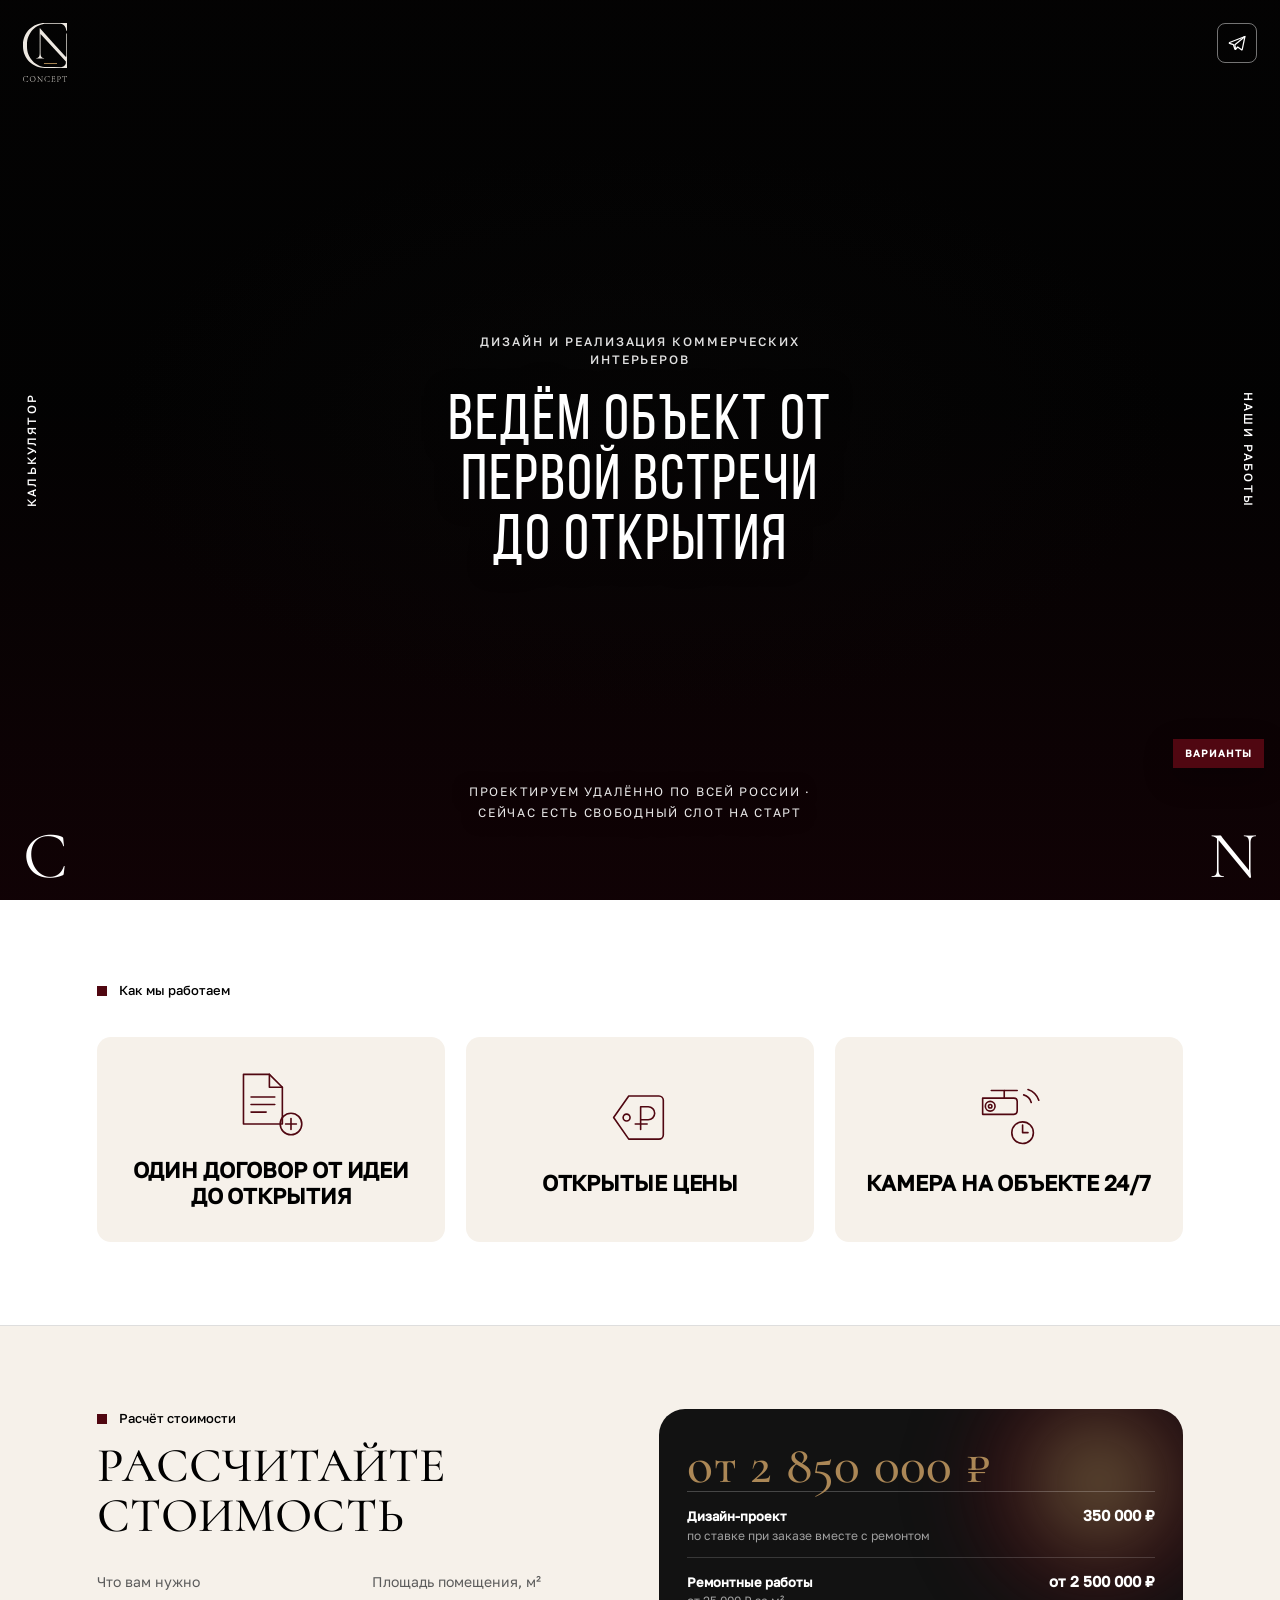
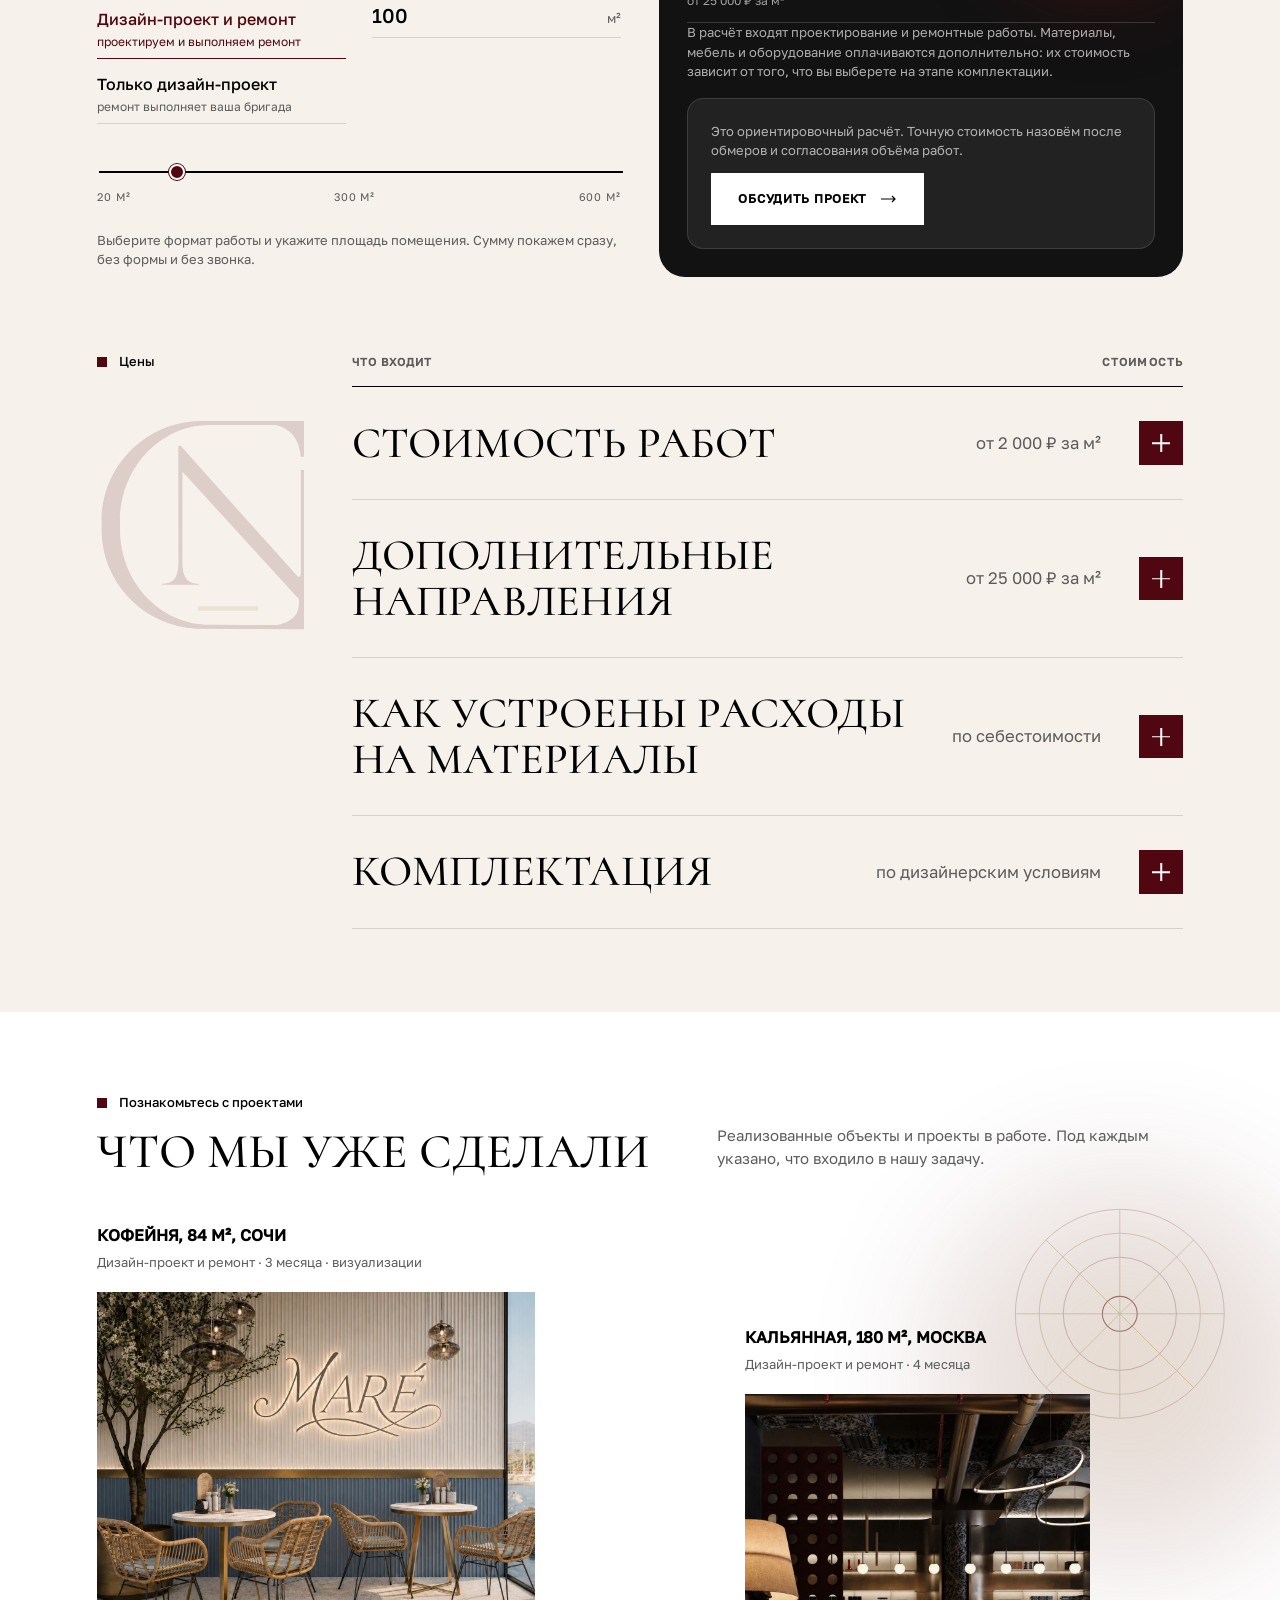
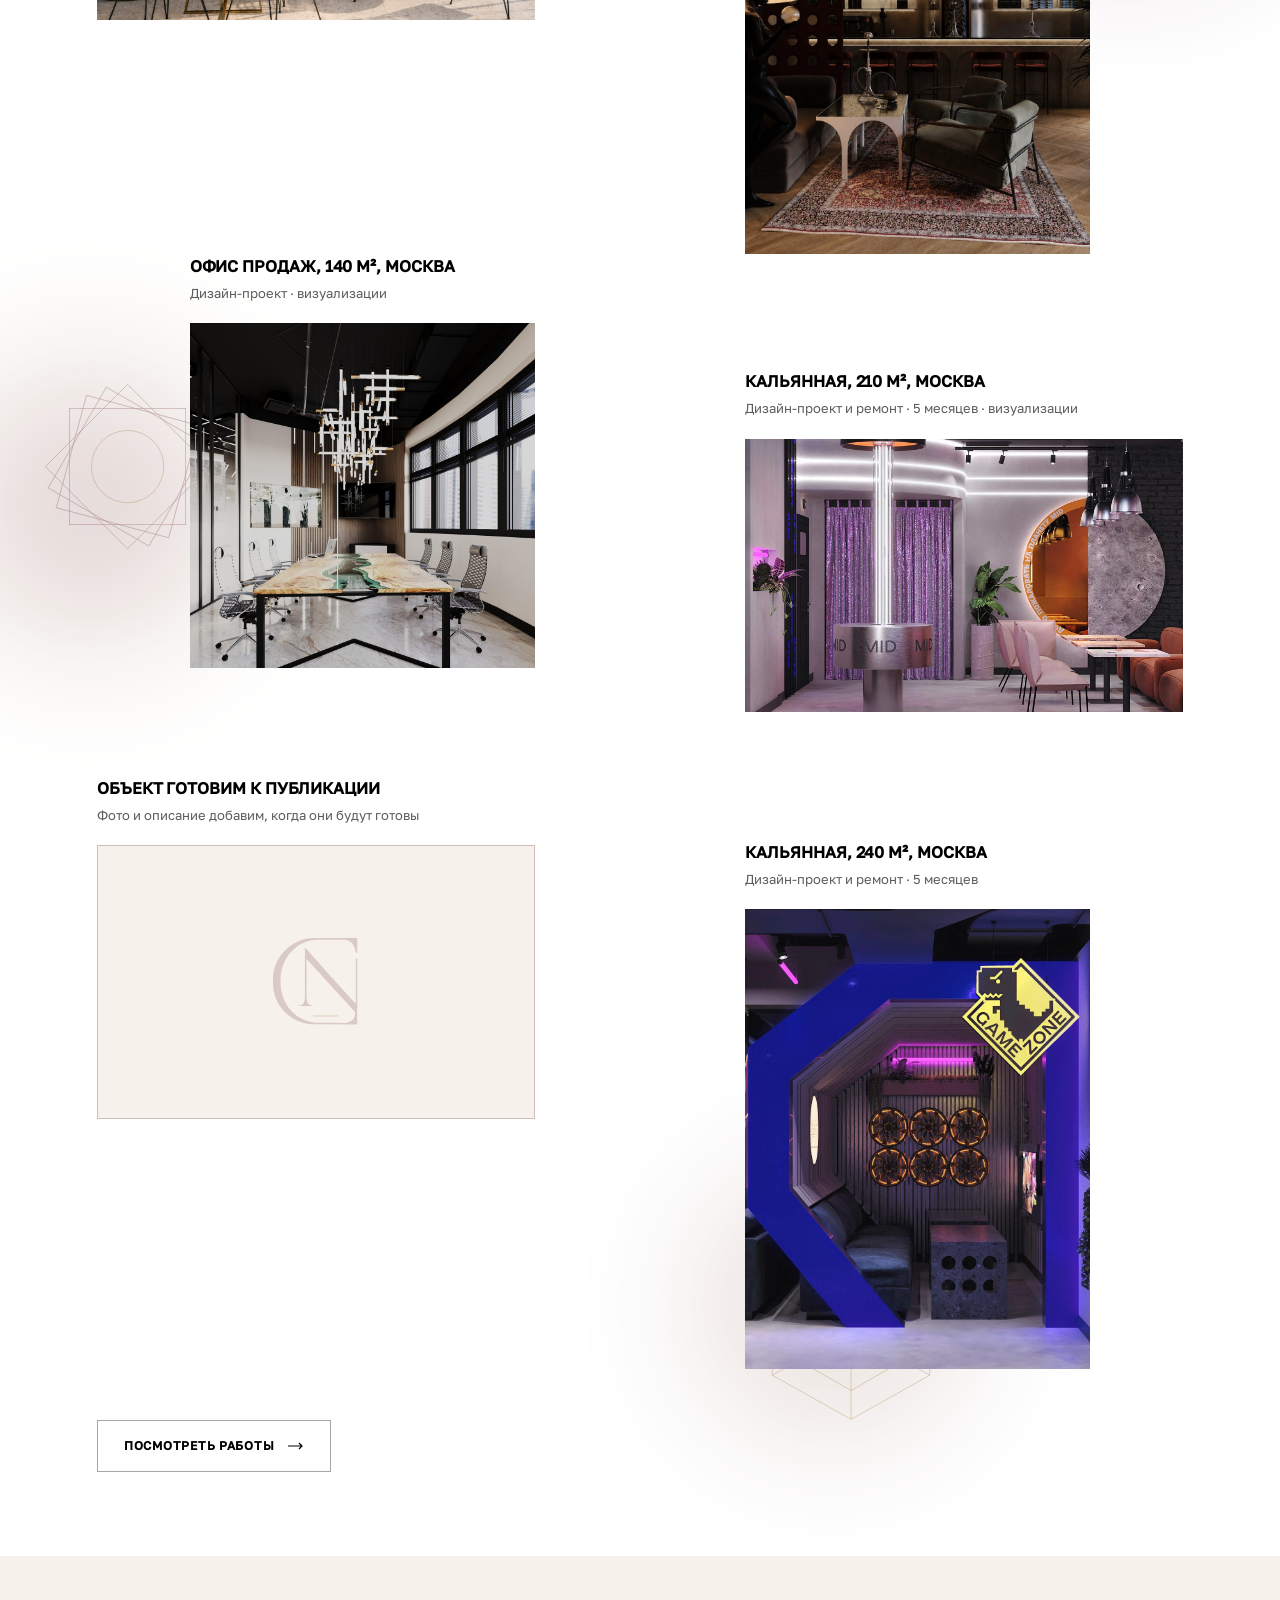
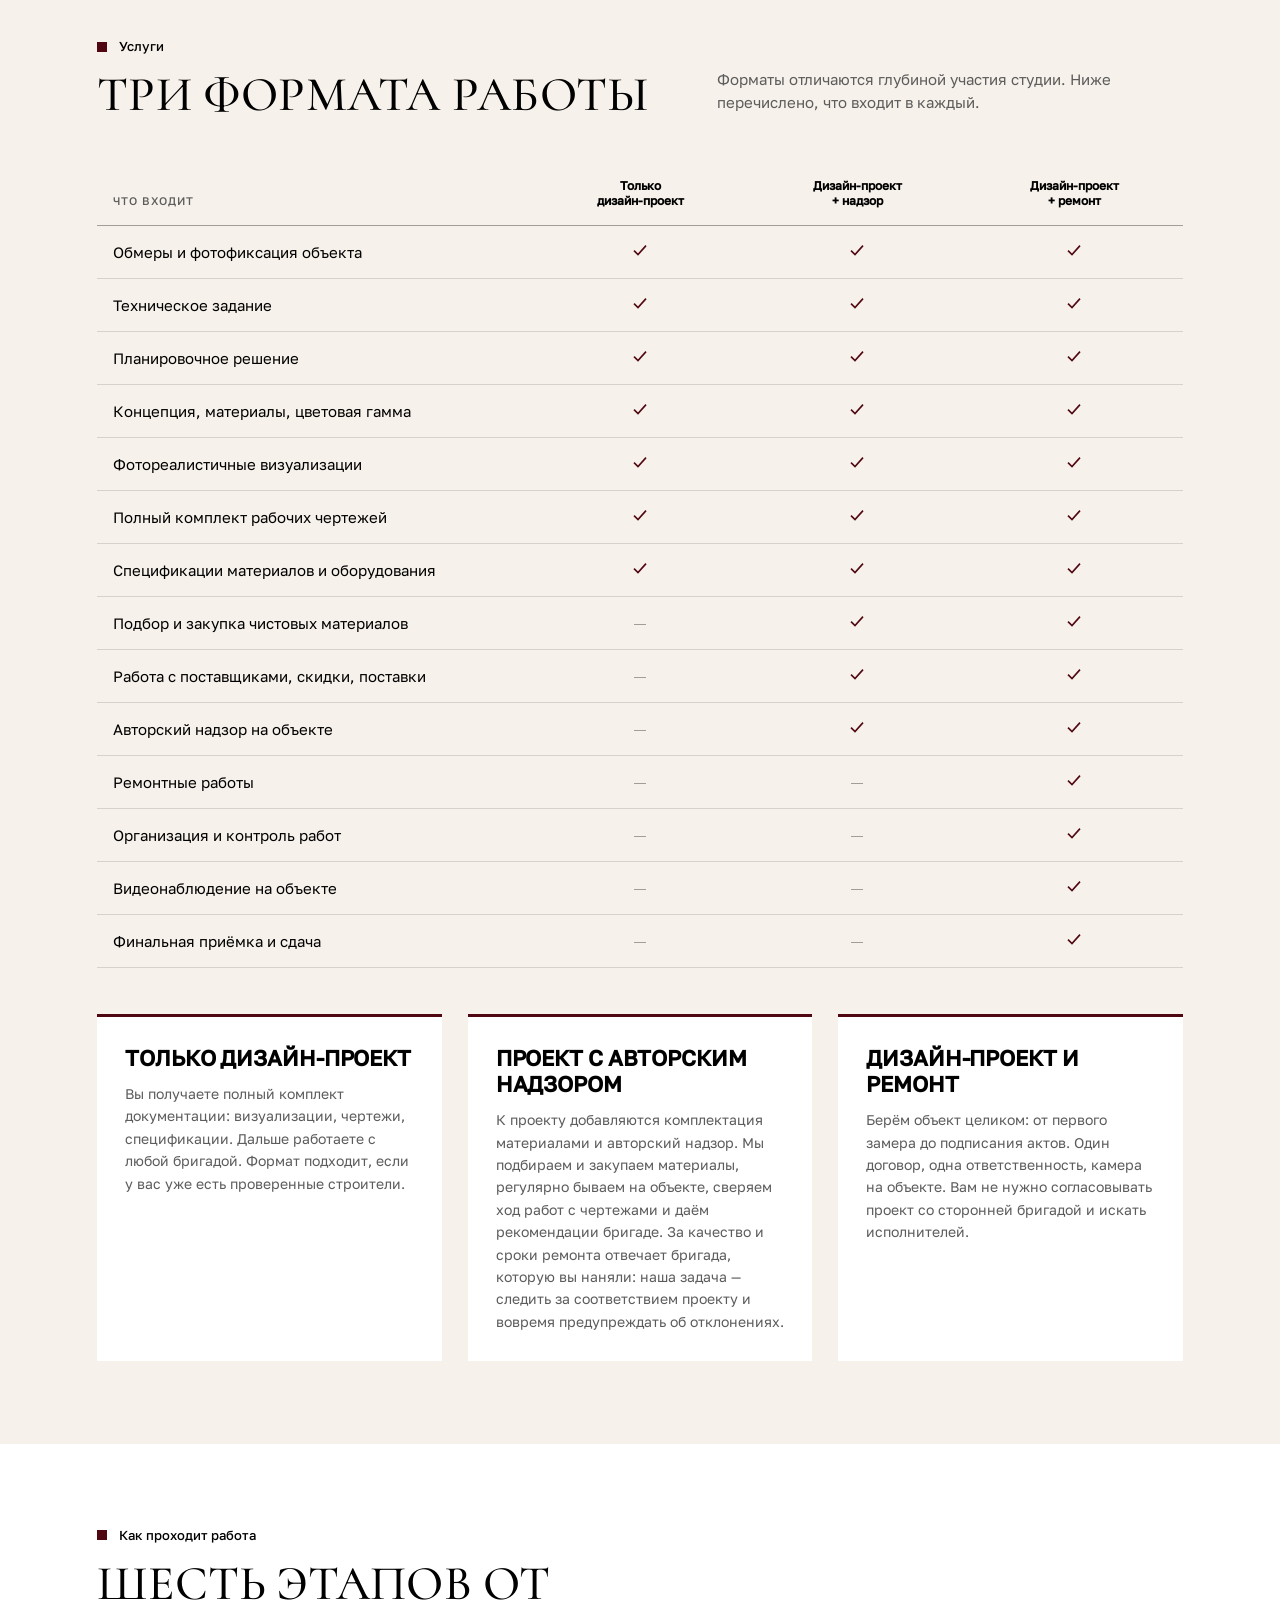
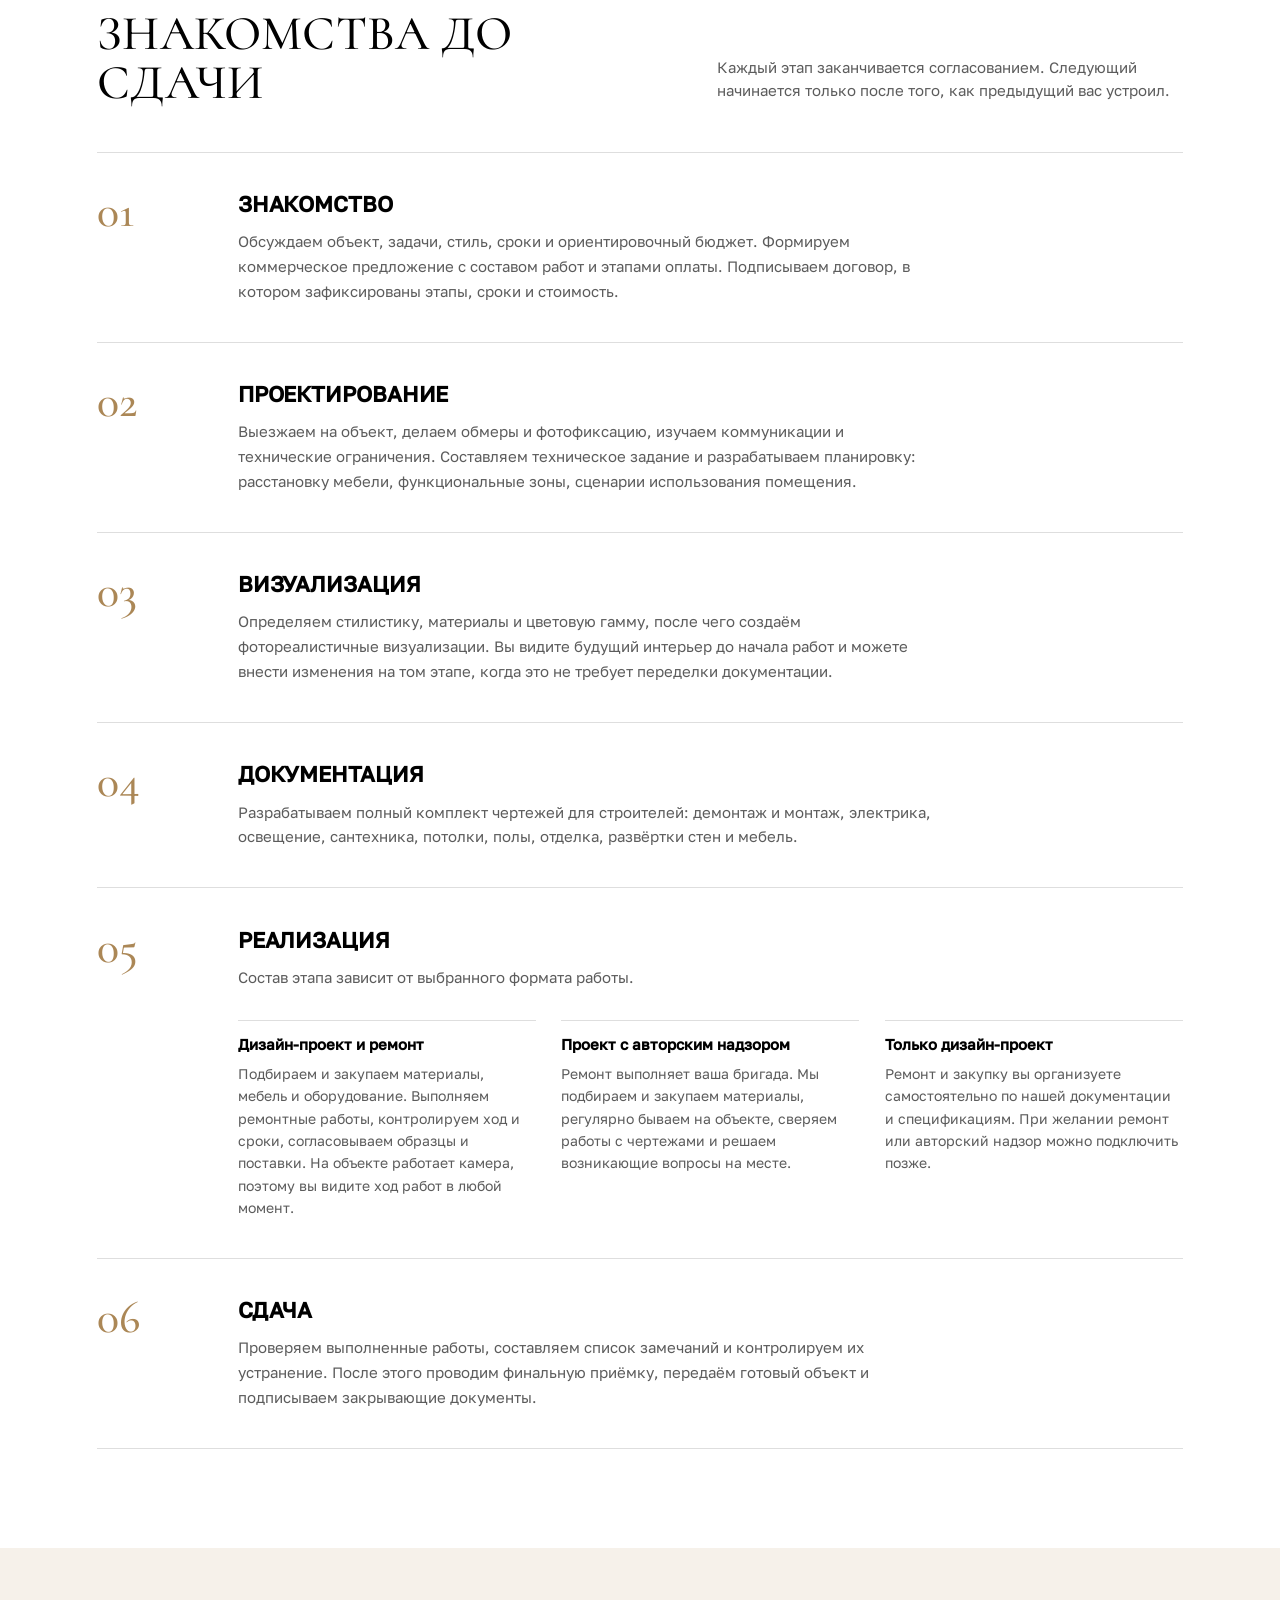
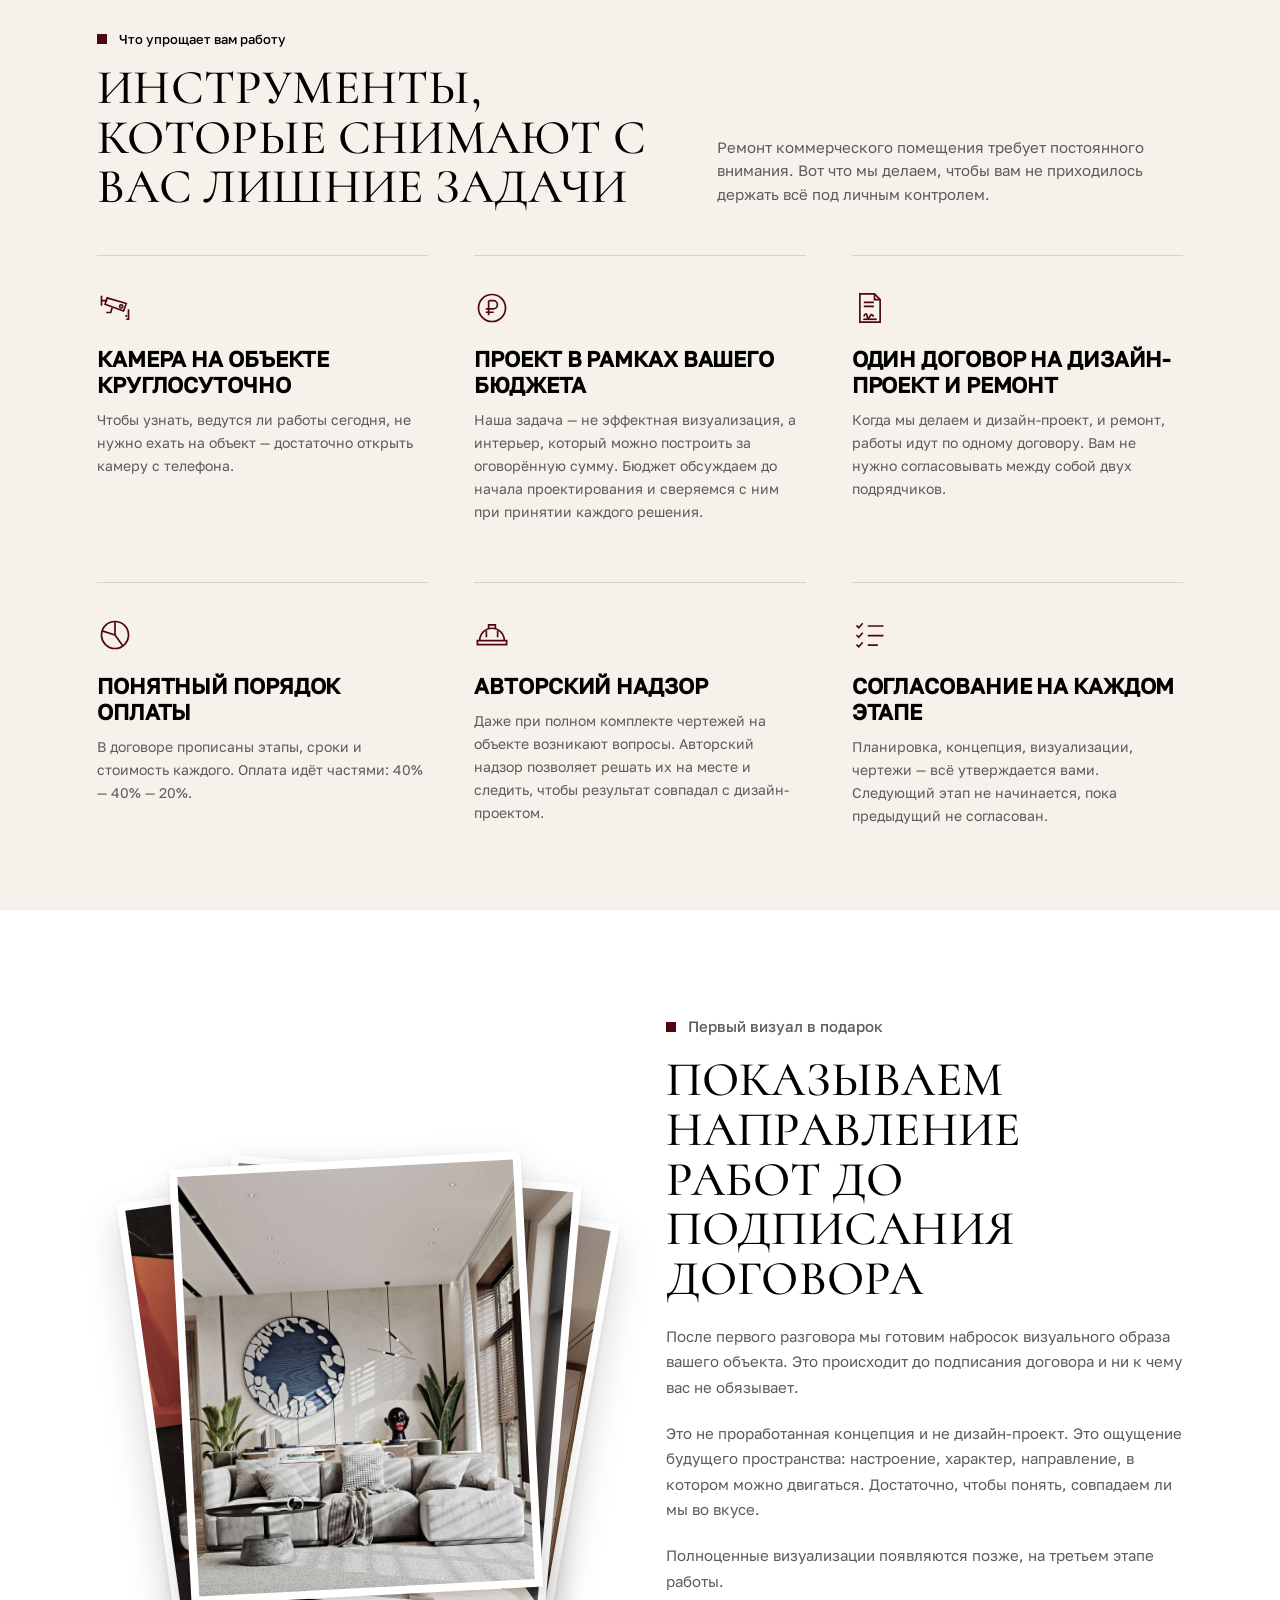
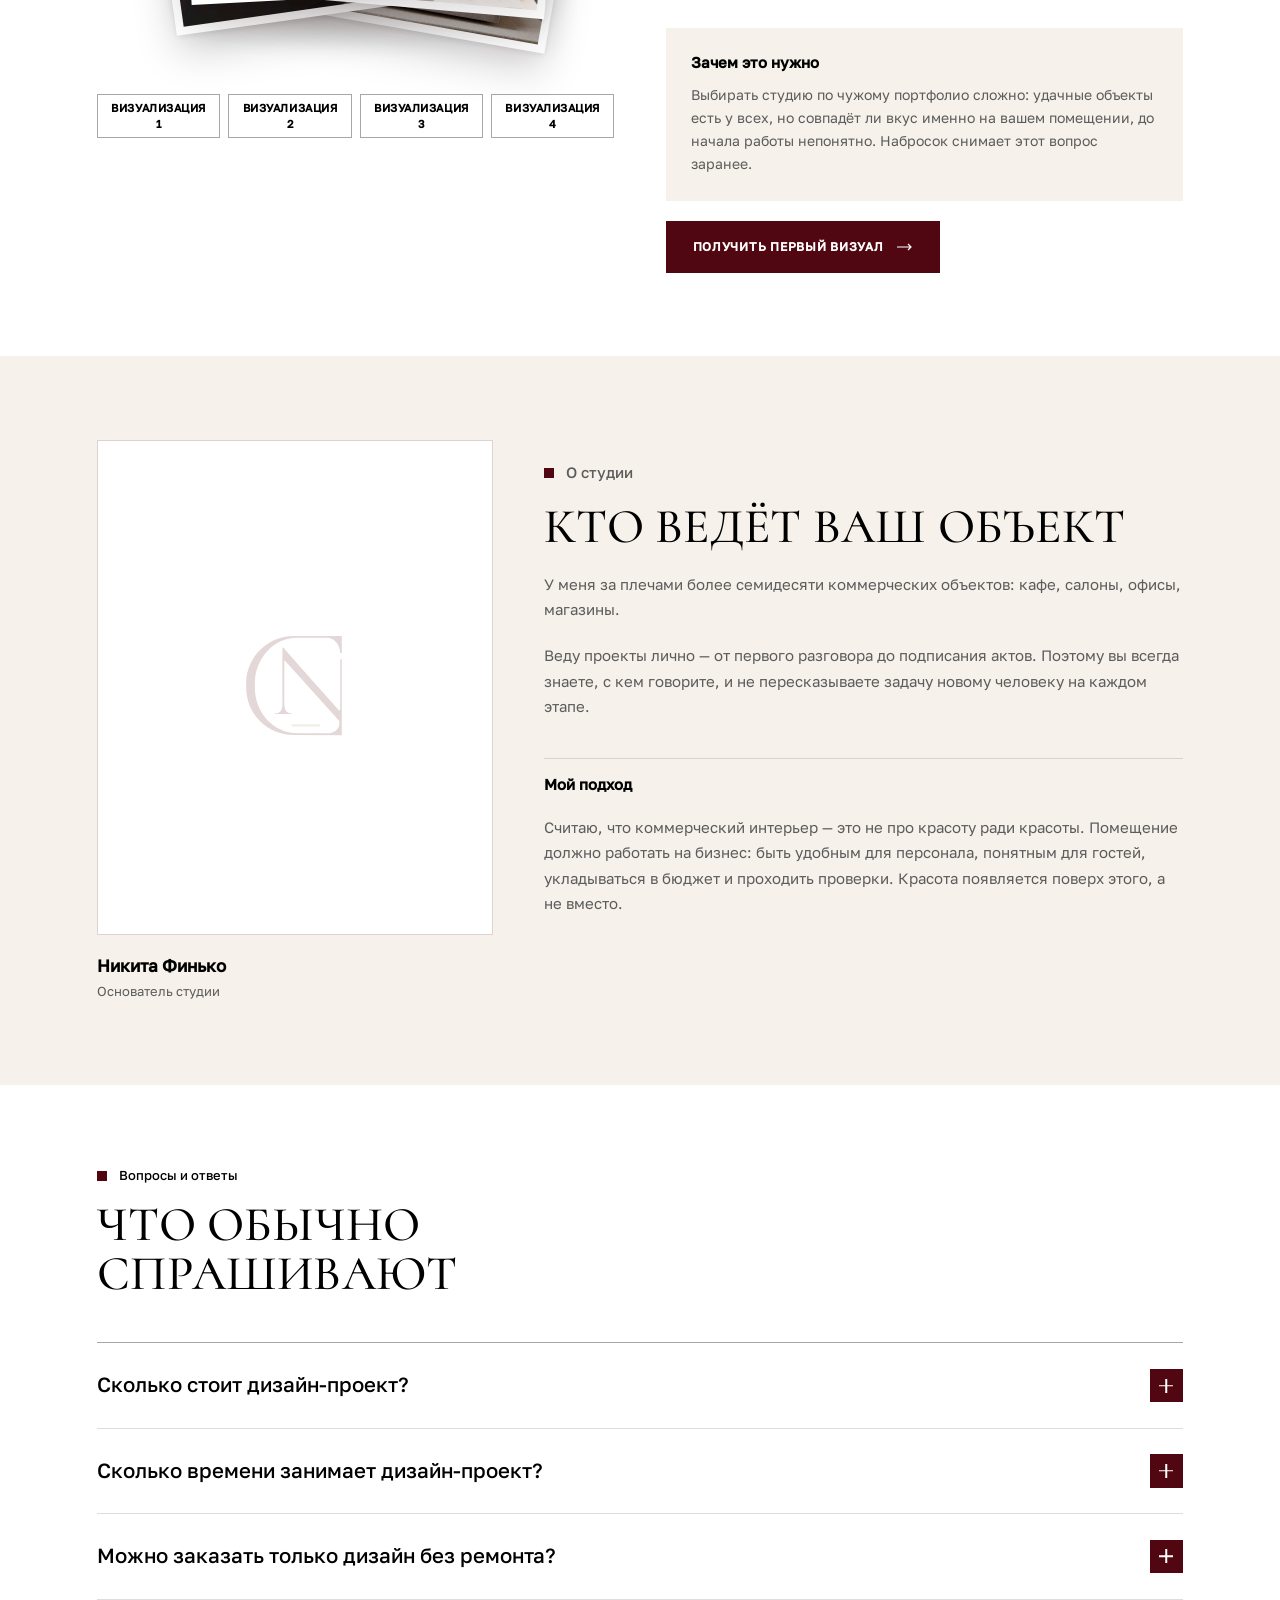
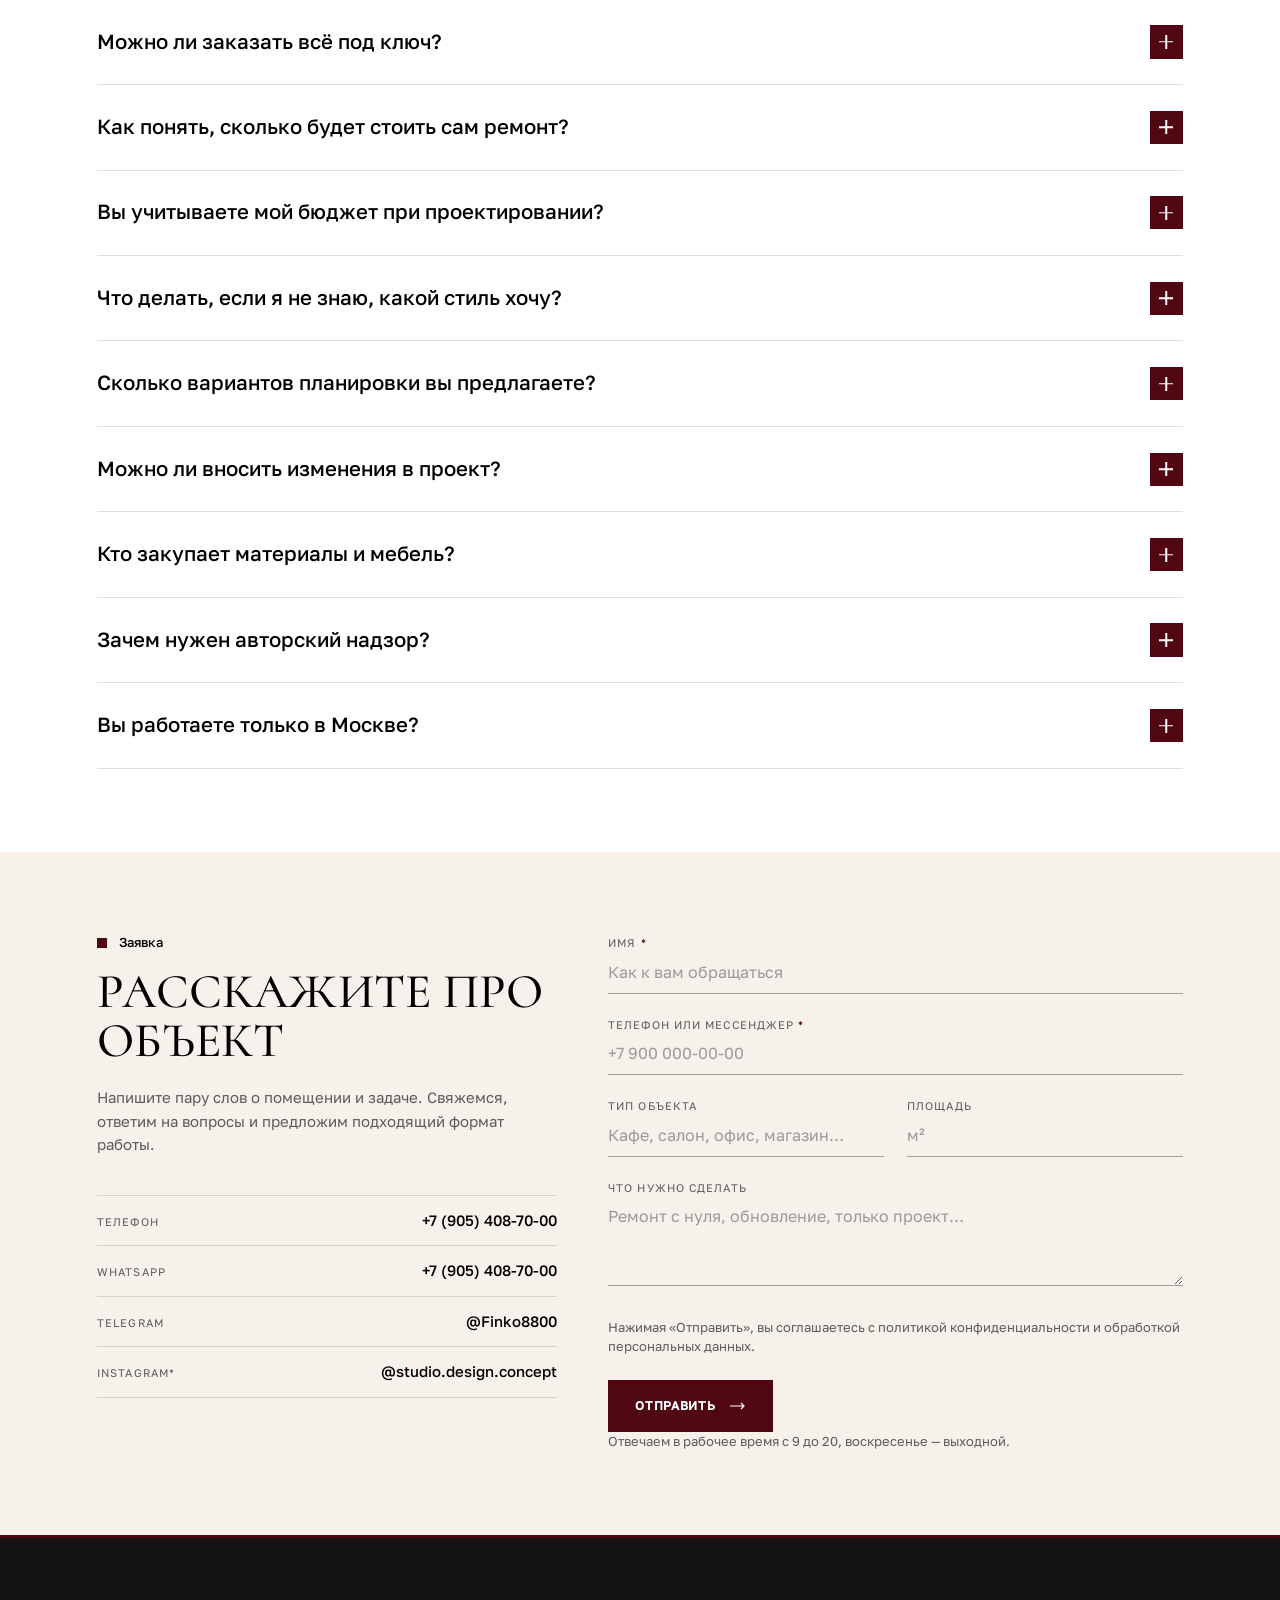
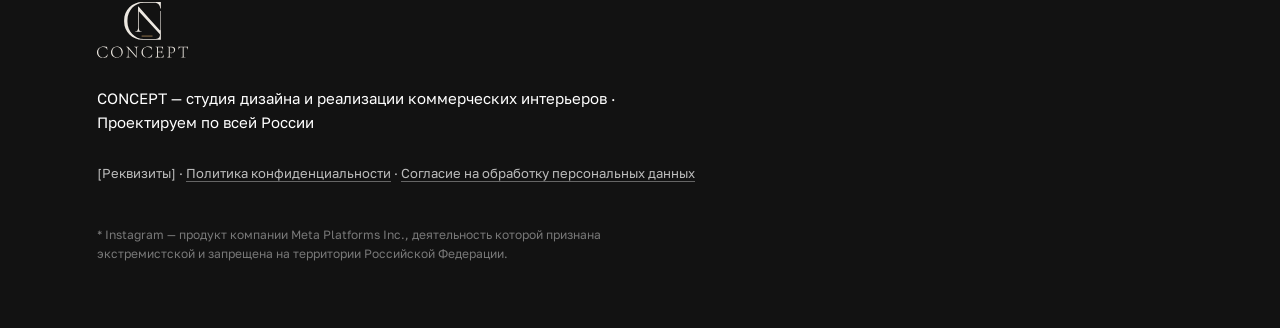
==== commit 9c167ec7: "Сноска про Instagram и размытие по наведению в вопросах 4 - у всех подписей «Instagram» звёздочка: т" ====
--- a/index.html
+++ b/index.html
@@ -1722,7 +1722,7 @@
         <li><span>Телефон</span><a href="tel:+79054087000">+7 (905) 408-70-00</a></li>
         <li><span>WhatsApp</span><a href="https://wa.me/79054087000" target="_blank" rel="noopener">+7 (905) 408-70-00</a></li>
         <li><span>Telegram</span><a href="https://t.me/Finko8800" target="_blank" rel="noopener">@Finko8800</a></li>
-        <li><span>Instagram</span><a href="https://instagram.com/studio.design.concept" target="_blank" rel="noopener">@studio.design.concept</a></li>
+        <li><span>Instagram*</span><a href="https://instagram.com/studio.design.concept" target="_blank" rel="noopener">@studio.design.concept</a></li>
       </ul>
     </div>
 
@@ -1848,7 +1848,7 @@
         <li><span>Телефон</span><a href="tel:+79054087000">+7 (905) 408-70-00</a></li>
         <li><span>WhatsApp</span><a href="https://wa.me/79054087000" target="_blank" rel="noopener">+7 (905) 408-70-00</a></li>
         <li><span>Telegram</span><a href="https://t.me/Finko8800" target="_blank" rel="noopener">@Finko8800</a></li>
-        <li><span>Instagram</span><a href="https://instagram.com/studio.design.concept" target="_blank" rel="noopener">@studio.design.concept</a></li>
+        <li><span>Instagram*</span><a href="https://instagram.com/studio.design.concept" target="_blank" rel="noopener">@studio.design.concept</a></li>
       </ul>
       </div>
     </div>
@@ -1876,6 +1876,8 @@
       <a href="#contacts">Политика конфиденциальности</a>&nbsp;·
       <a href="#contacts">Согласие на обработку персональных данных</a>
     </p>
+
+    <p class="meta-note">* Instagram — продукт компании Meta Platforms Inc., деятельность которой признана экстремистской и запрещена на территории Российской Федерации.</p>
   </div>
 </footer>
 
@@ -1899,7 +1901,7 @@
           <li><a href="tel:+79054087000">Телефон</a></li>
           <li><a href="https://wa.me/79054087000" target="_blank" rel="noopener">WhatsApp</a></li>
           <li><a href="https://t.me/Finko8800" target="_blank" rel="noopener">Telegram</a></li>
-          <li><a href="https://instagram.com/studio.design.concept" target="_blank" rel="noopener">Instagram</a></li>
+          <li><a href="https://instagram.com/studio.design.concept" target="_blank" rel="noopener">Instagram*</a></li>
         </ul>
       </nav>
     </div>
@@ -1911,6 +1913,7 @@
       <a href="#contacts">Согласие на обработку персональных данных</a>
     </p>
     </div>
+    <p class="meta-note">* Instagram — продукт компании Meta Platforms Inc., деятельность которой признана экстремистской и запрещена на территории Российской Федерации.</p>
   </div>
 </footer>
 
@@ -1938,7 +1941,7 @@
           <li><a href="tel:+79054087000">Телефон</a></li>
           <li><a href="https://wa.me/79054087000" target="_blank" rel="noopener">WhatsApp</a></li>
           <li><a href="https://t.me/Finko8800" target="_blank" rel="noopener">Telegram</a></li>
-          <li><a href="https://instagram.com/studio.design.concept" target="_blank" rel="noopener">Instagram</a></li>
+          <li><a href="https://instagram.com/studio.design.concept" target="_blank" rel="noopener">Instagram*</a></li>
         </ul>
       </nav>
     </div>
@@ -1947,6 +1950,7 @@
       <a href="#contacts">Политика конфиденциальности</a>&nbsp;·
       <a href="#contacts">Согласие на обработку персональных данных</a>
     </p>
+    <p class="meta-note">* Instagram — продукт компании Meta Platforms Inc., деятельность которой признана экстремистской и запрещена на территории Российской Федерации.</p>
   </div>
 </footer>
 </div>
@@ -2012,7 +2016,7 @@
         <li><span>Телефон</span><a href="tel:+79054087000">+7 (905) 408-70-00</a></li>
         <li><span>WhatsApp</span><a href="https://wa.me/79054087000" target="_blank" rel="noopener">+7 (905) 408-70-00</a></li>
         <li><span>Telegram</span><a href="https://t.me/Finko8800" target="_blank" rel="noopener">@Finko8800</a></li>
-        <li><span>Instagram</span><a href="https://instagram.com/studio.design.concept" target="_blank" rel="noopener">@studio.design.concept</a></li>
+        <li><span>Instagram*</span><a href="https://instagram.com/studio.design.concept" target="_blank" rel="noopener">@studio.design.concept</a></li>
       </ul>
       </div>
       <div class="modal__card">
--- a/assets/css/krasnov.css
+++ b/assets/css/krasnov.css
@@ -1898,6 +1898,8 @@
 .fq4 .faq__a p{ color:rgba(255,255,255,.62) }
 @media (hover:hover){
   .fq4__row:hover > summary{ transform:translateX(14px) }
+  /* На десктопе размытие и при наведении, не только по клику */
+  .fq4__list:hover .fq4__row:not(:hover){ filter:blur(3px); opacity:.4 }
 }
 .fq4__row{ transition:filter .4s, opacity .4s }
 .fq4__list.has-open .fq4__row:not([open]),
@@ -2362,3 +2364,7 @@
   .lightbox__next{ top:auto; bottom:14px; margin-top:0; width:46px; height:46px }
   .lightbox__count{ bottom:28px }
 }
+
+/* Сноска про Instagram во всех вариантах подвала */
+.meta-note{ margin-top:14px; max-width:78ch; font-size:12px; line-height:1.55; opacity:.6 }
+.ft2 .meta-note{ margin-top:12px }
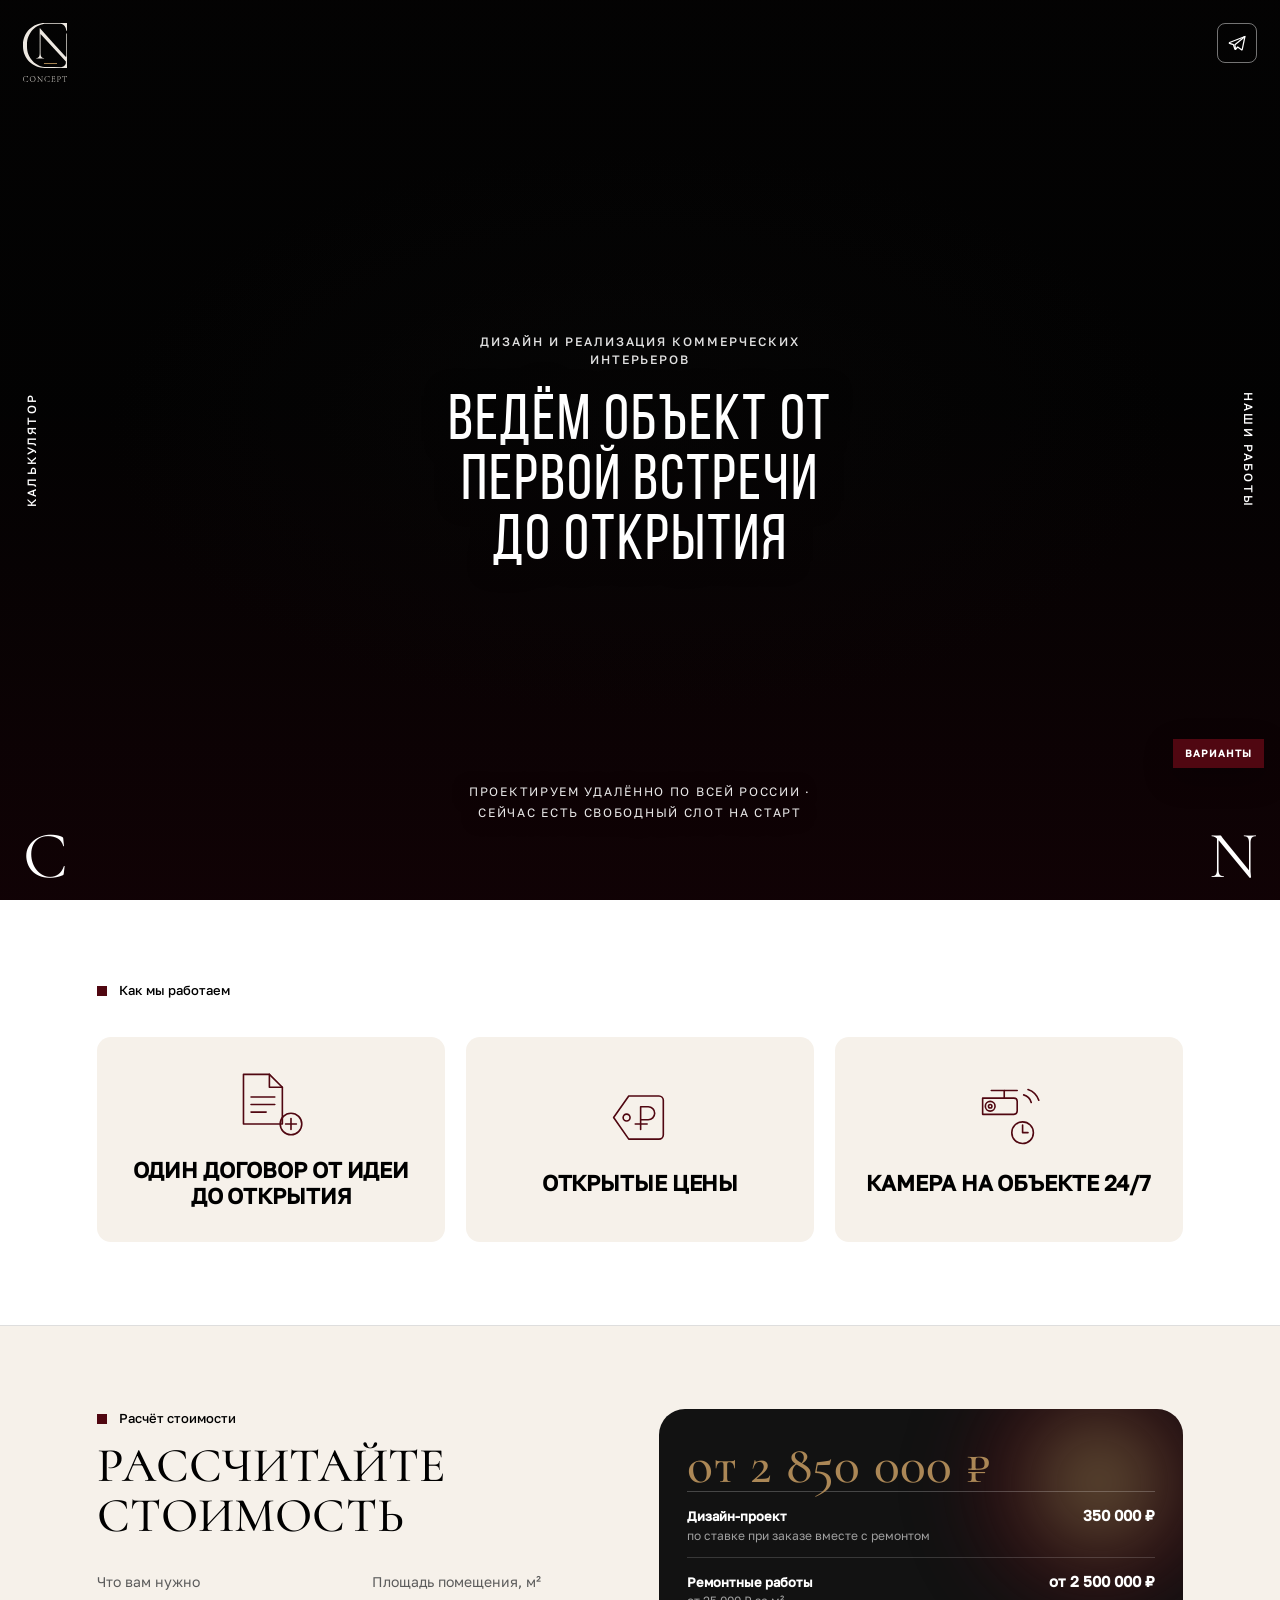
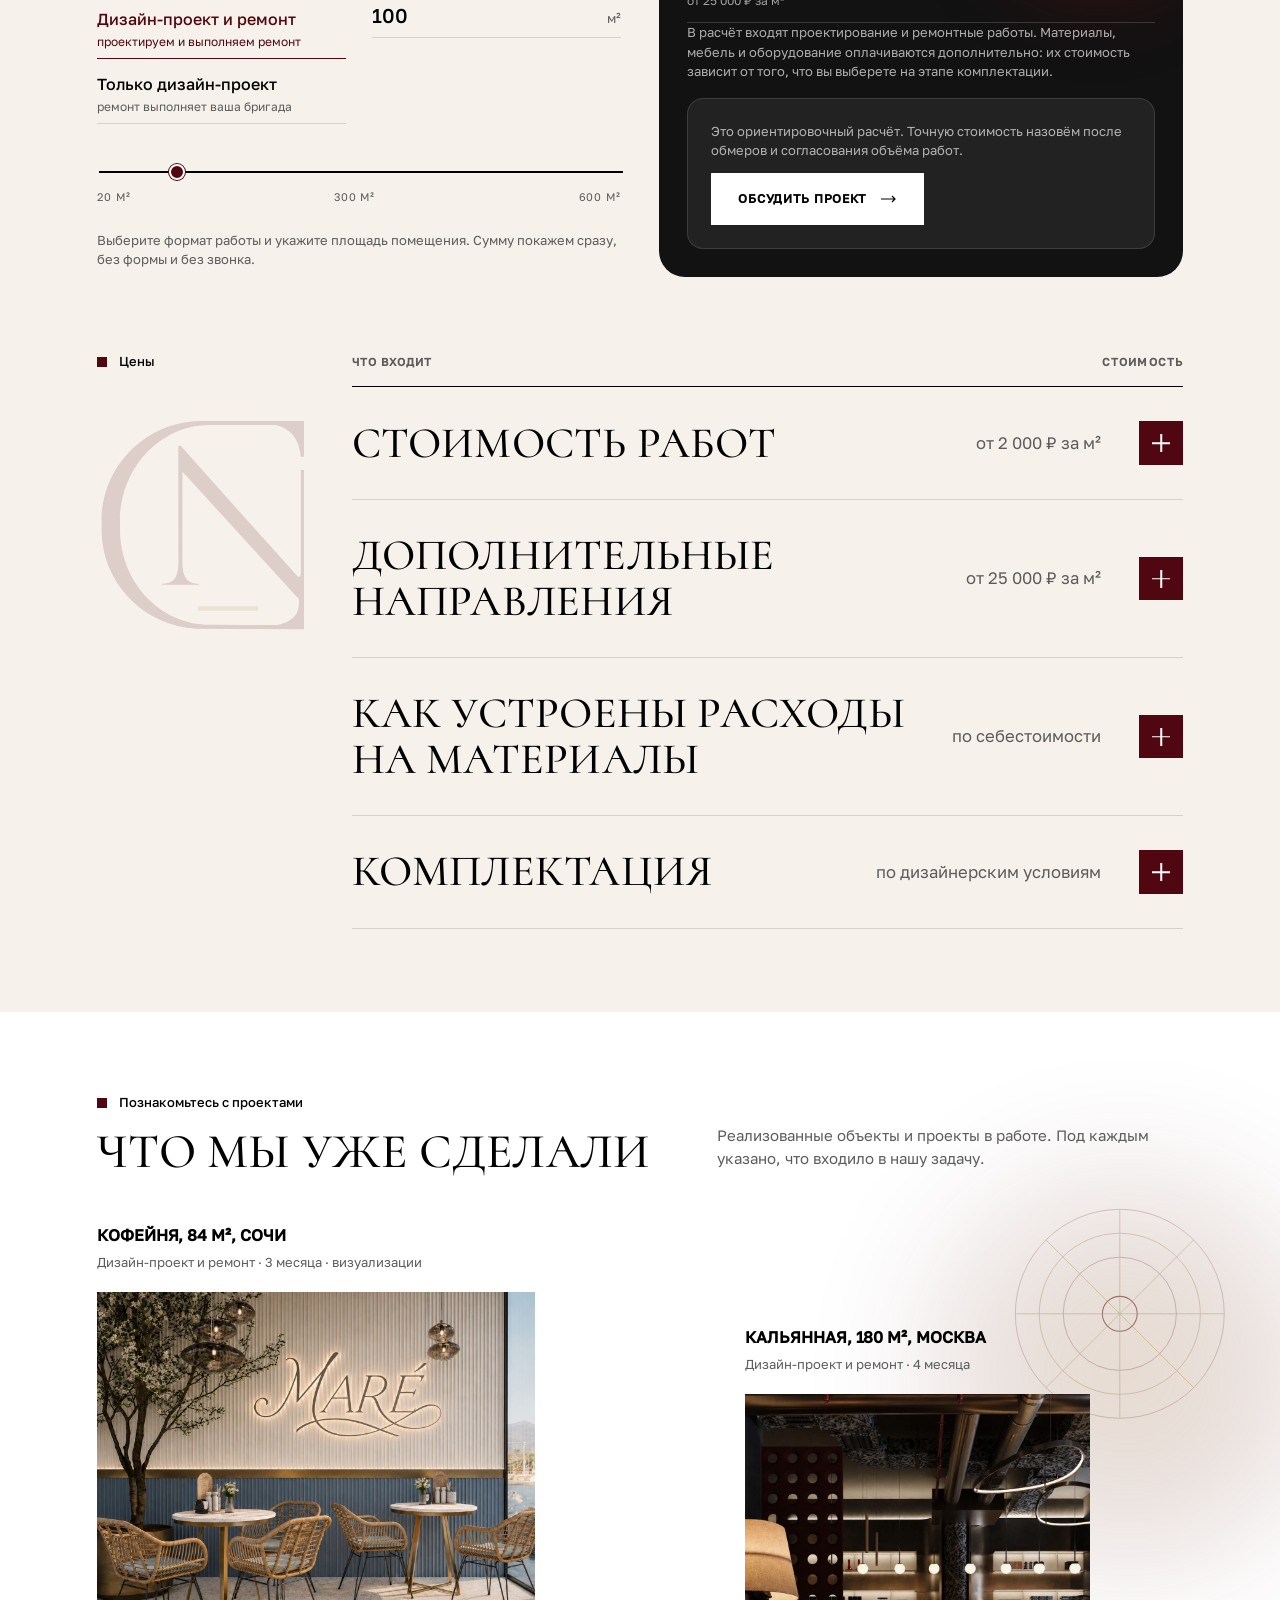
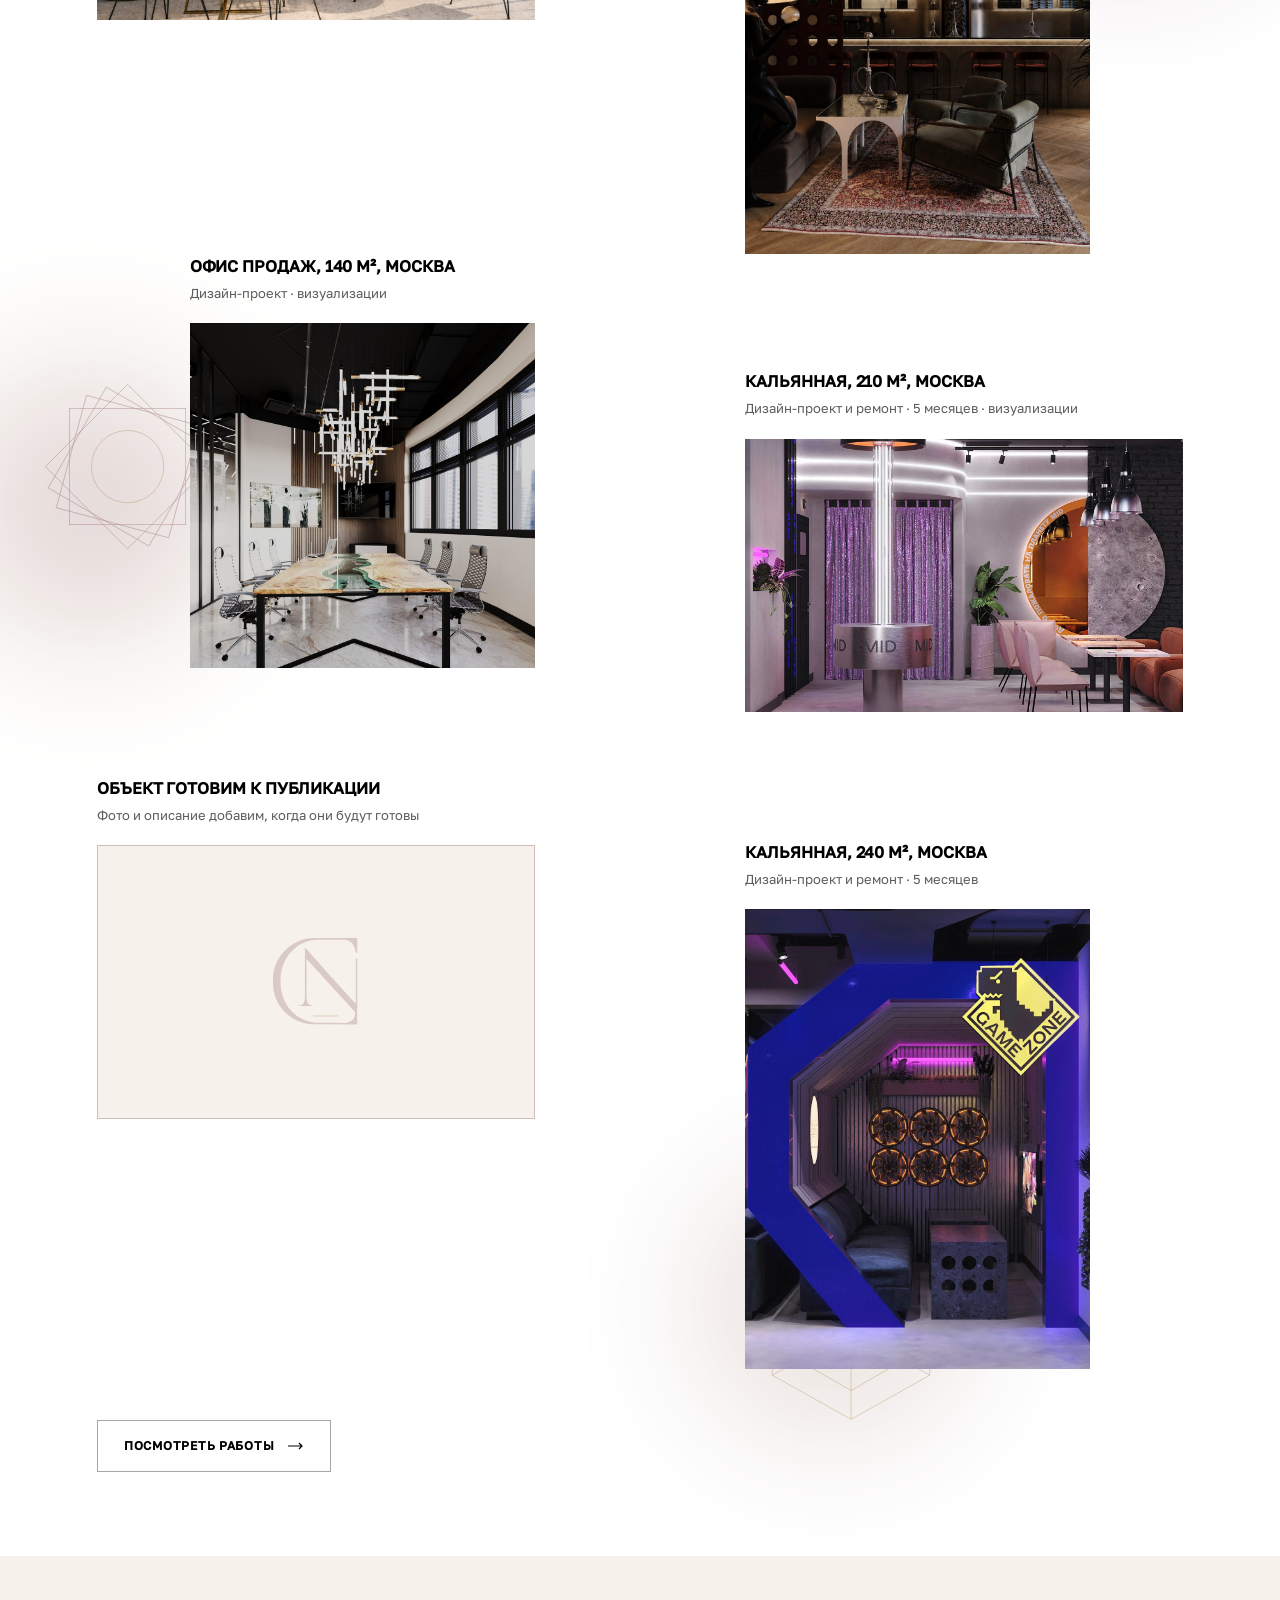
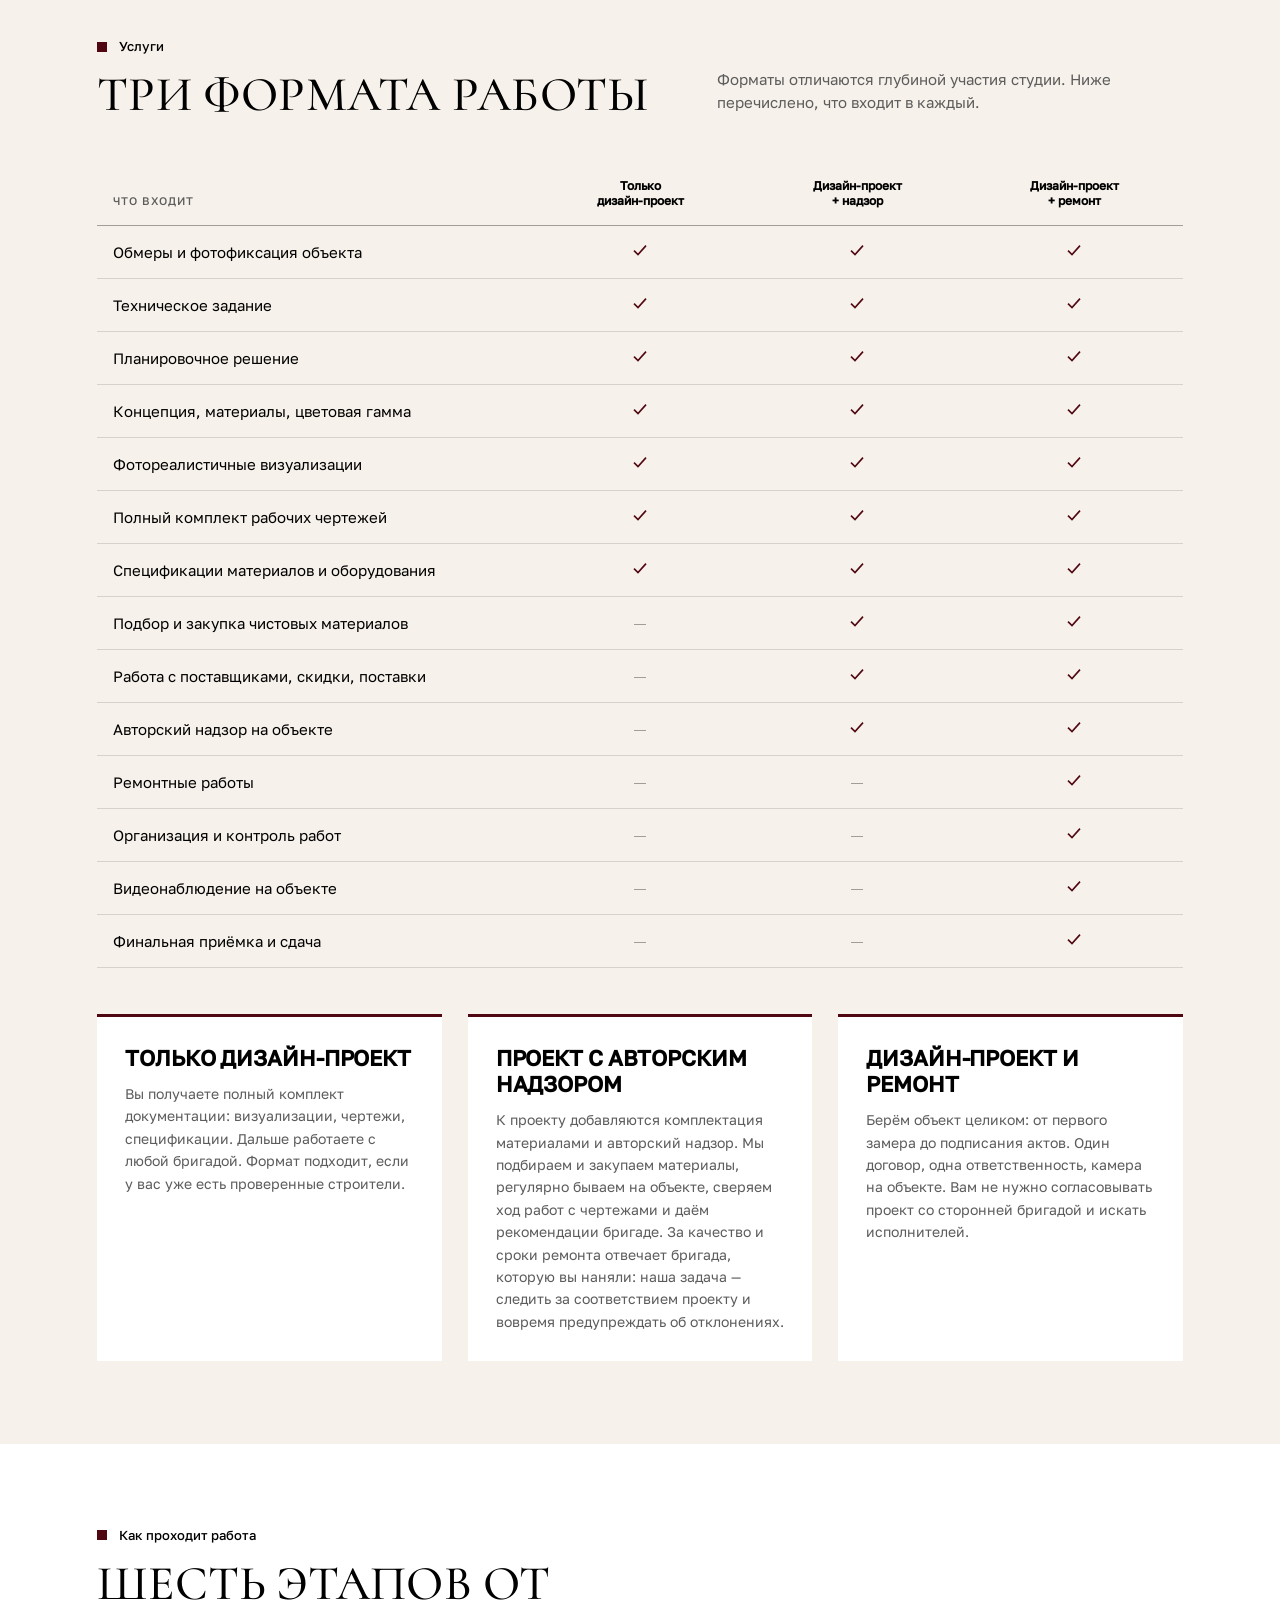
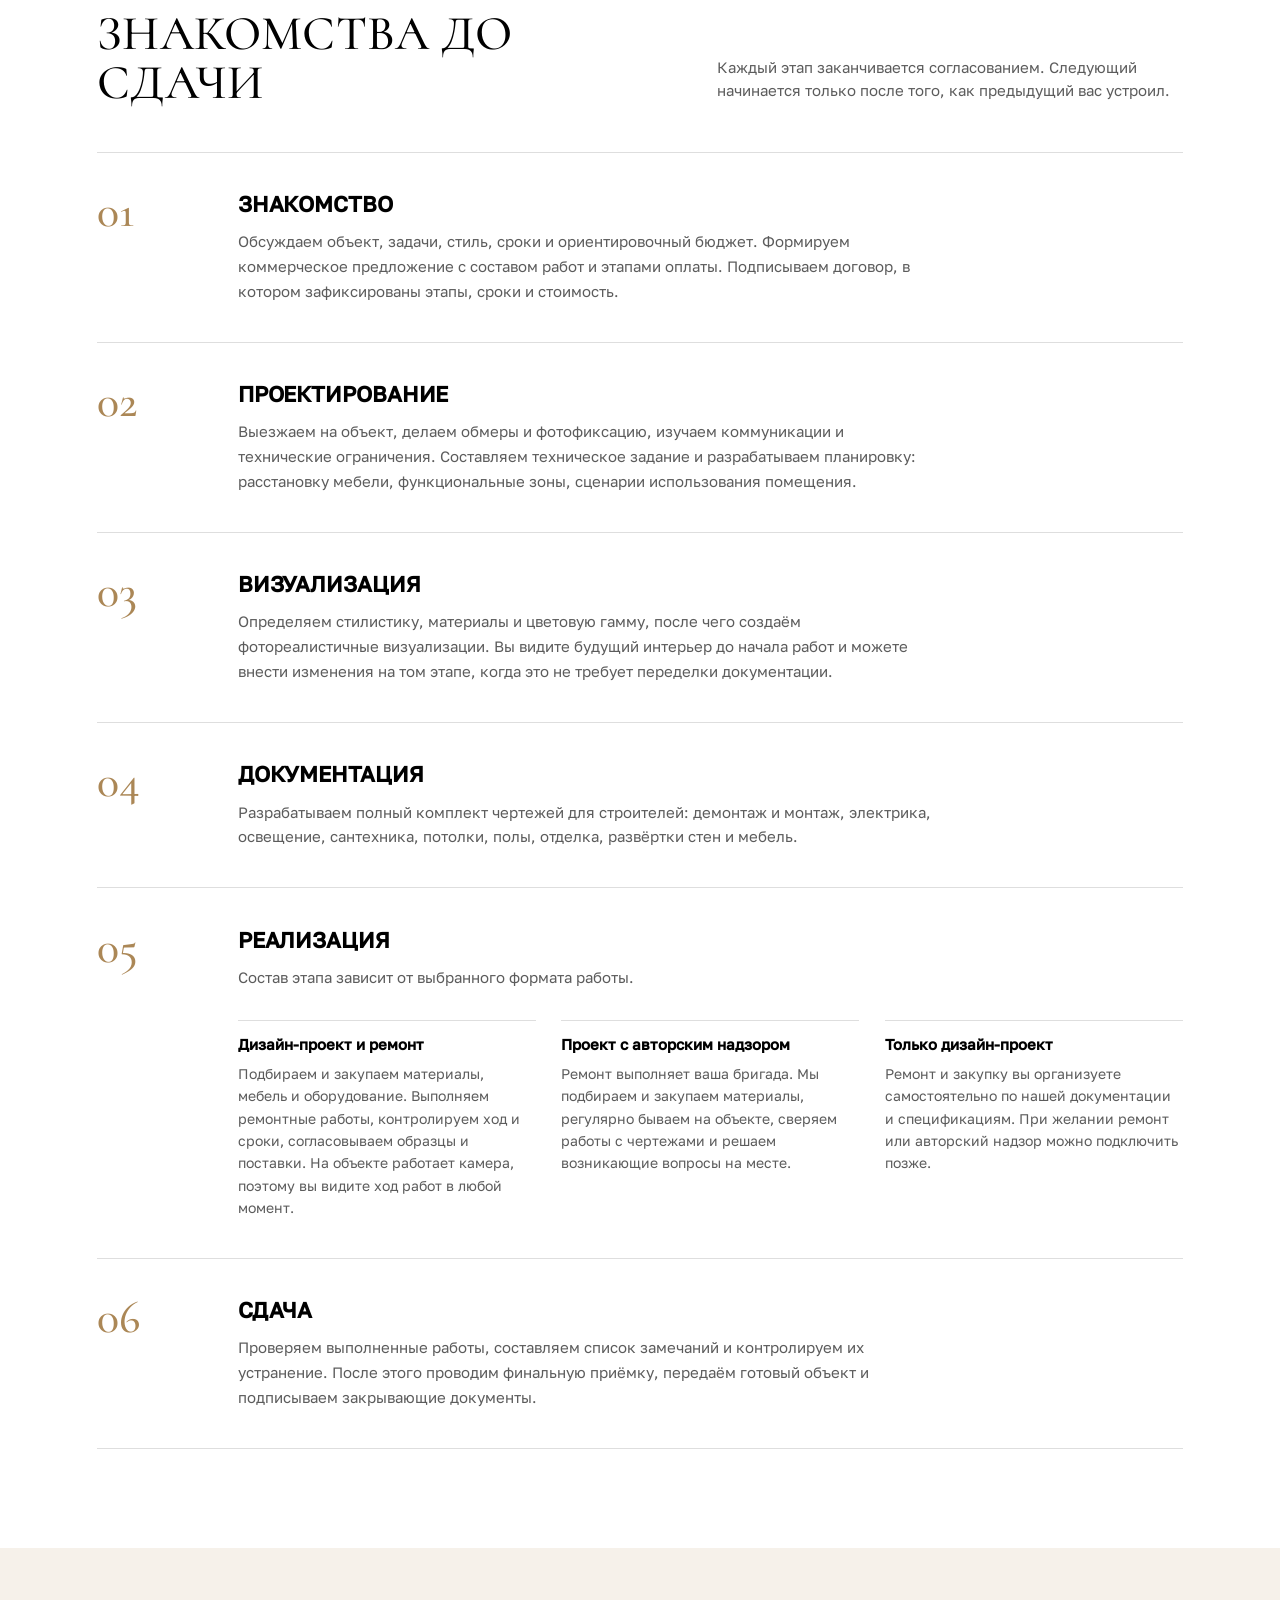
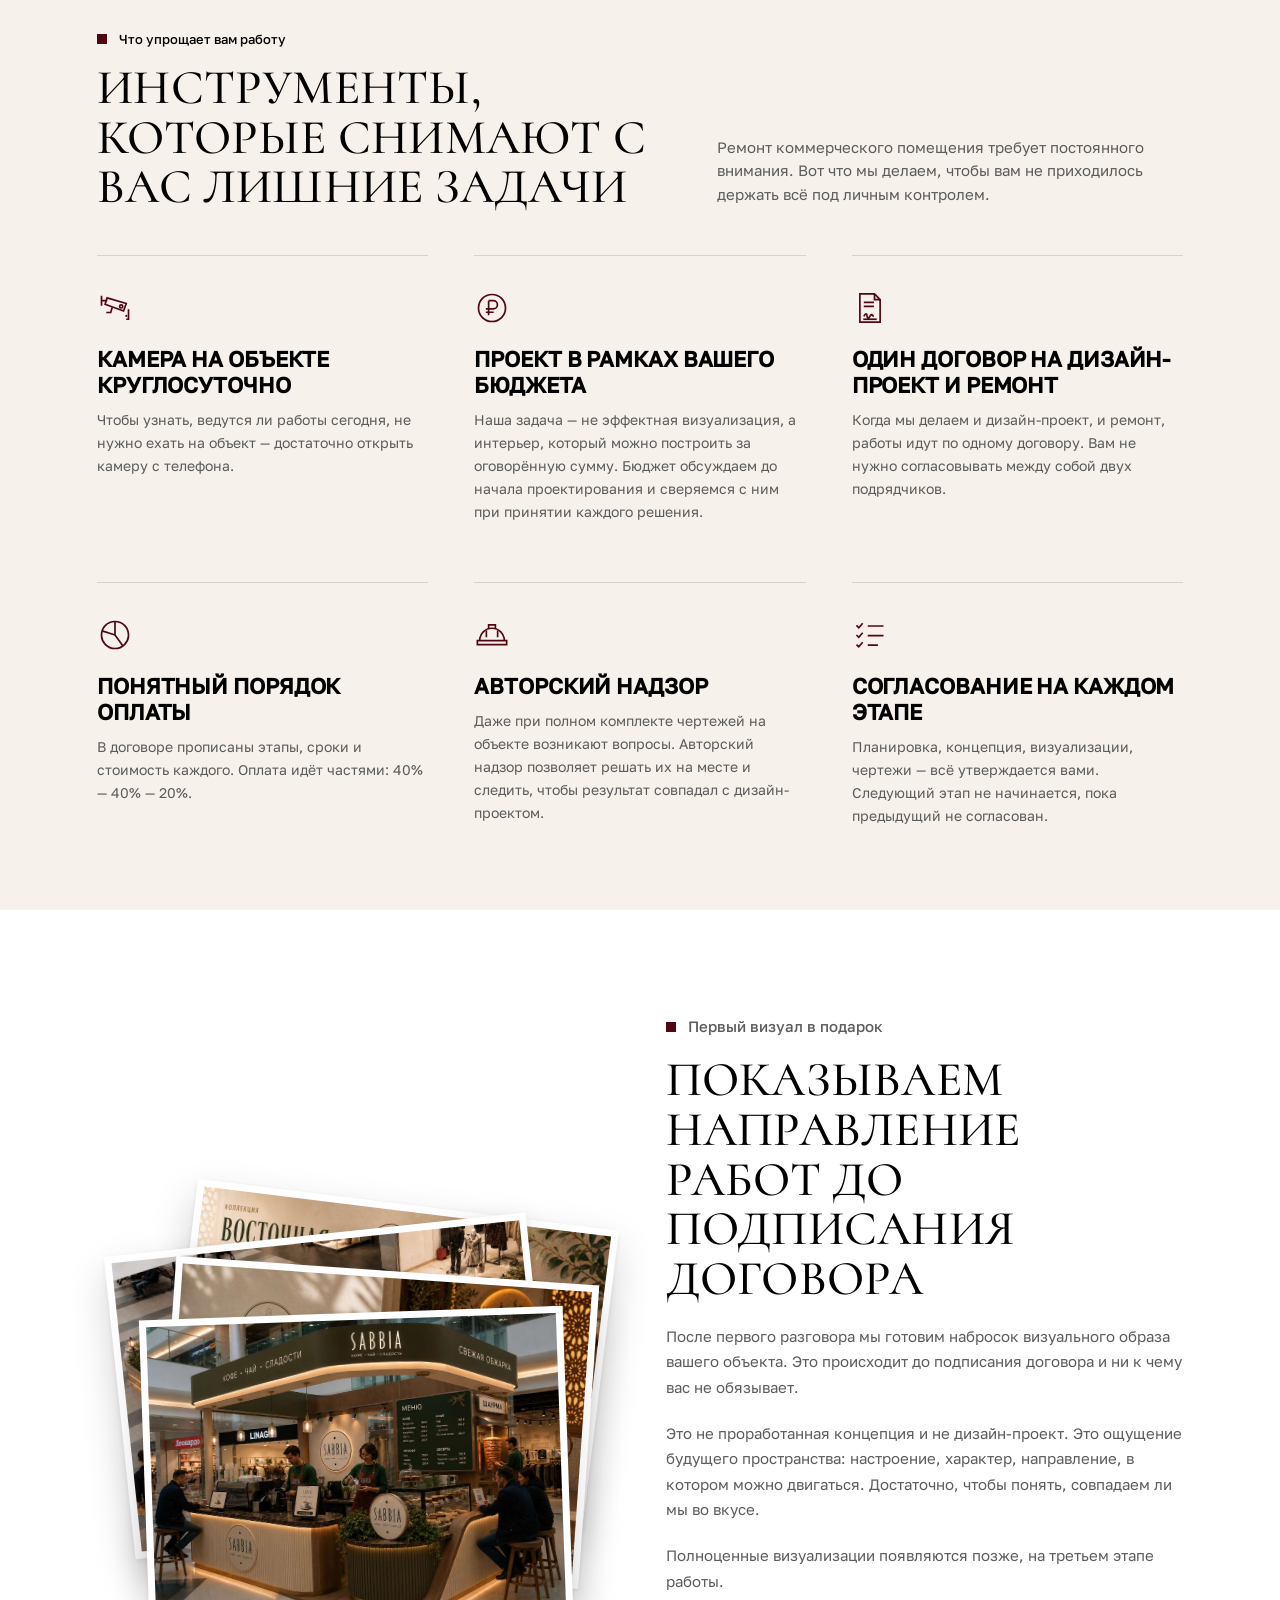
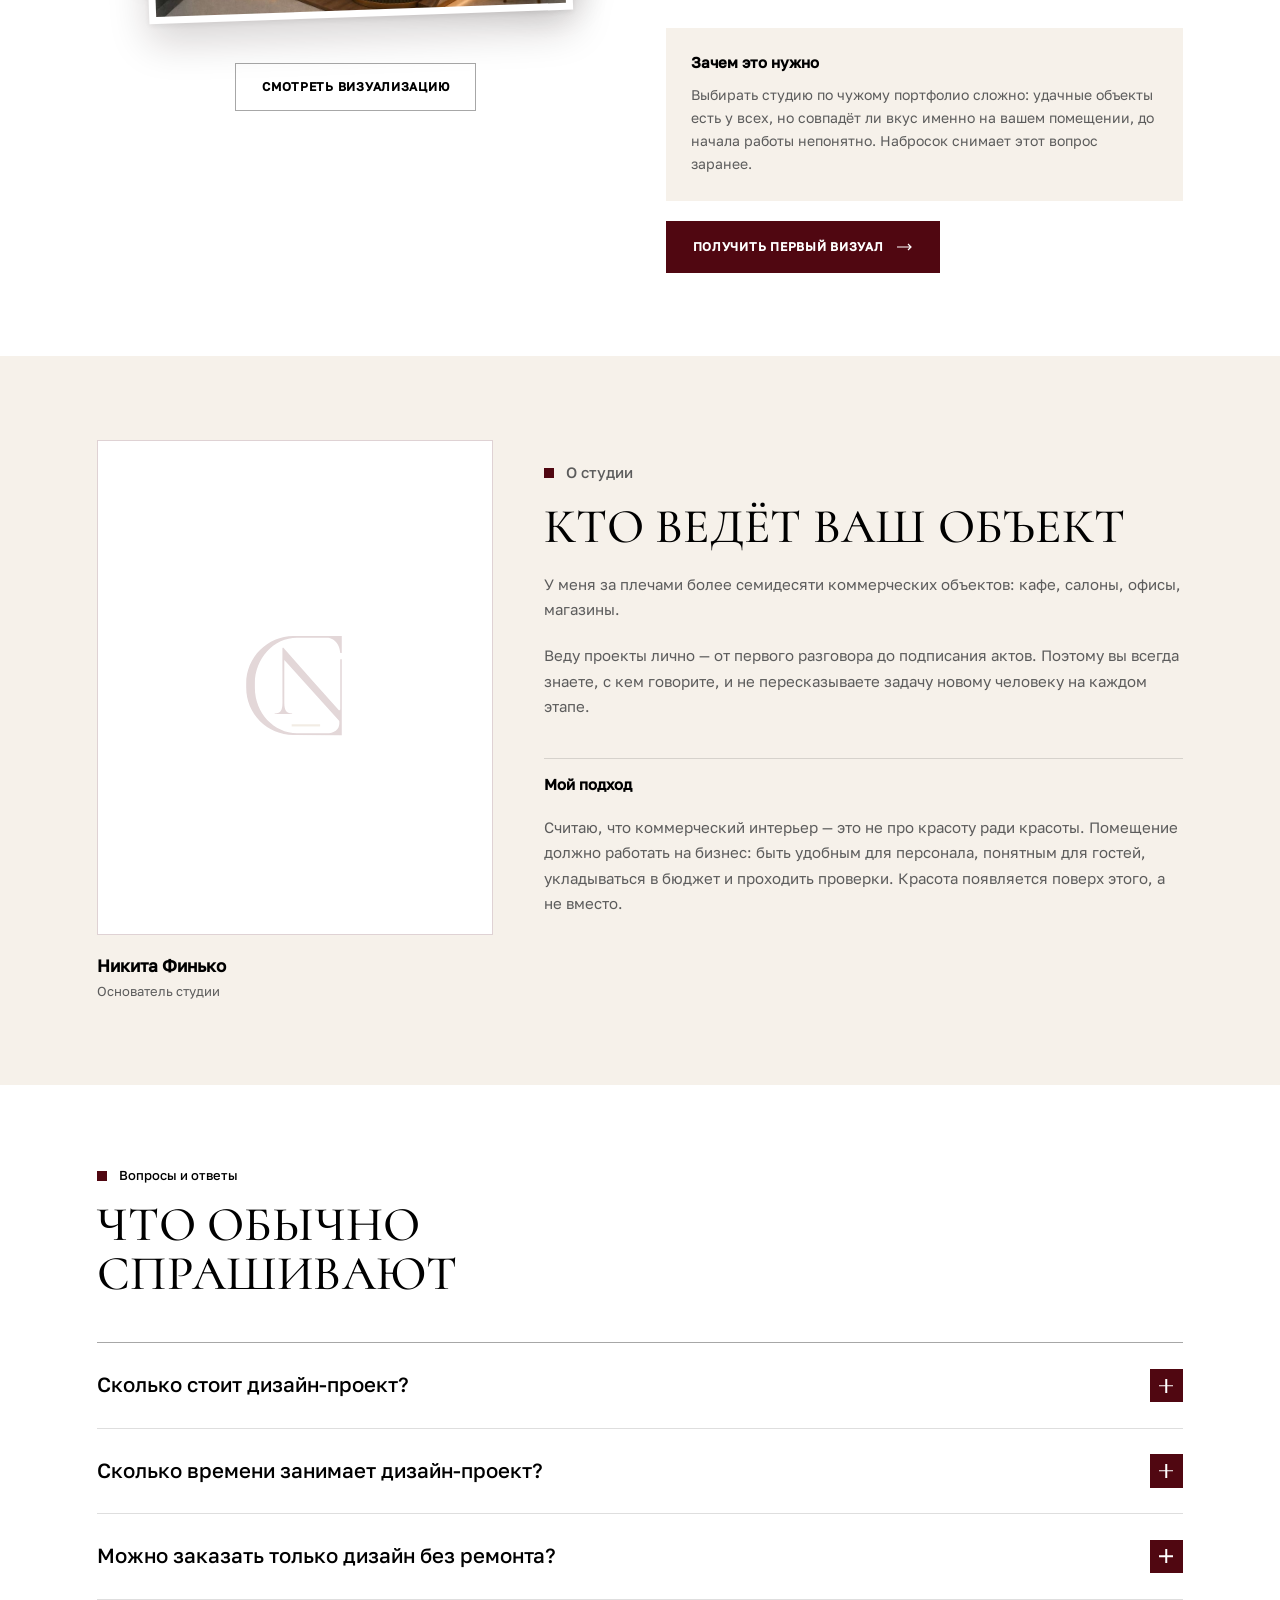
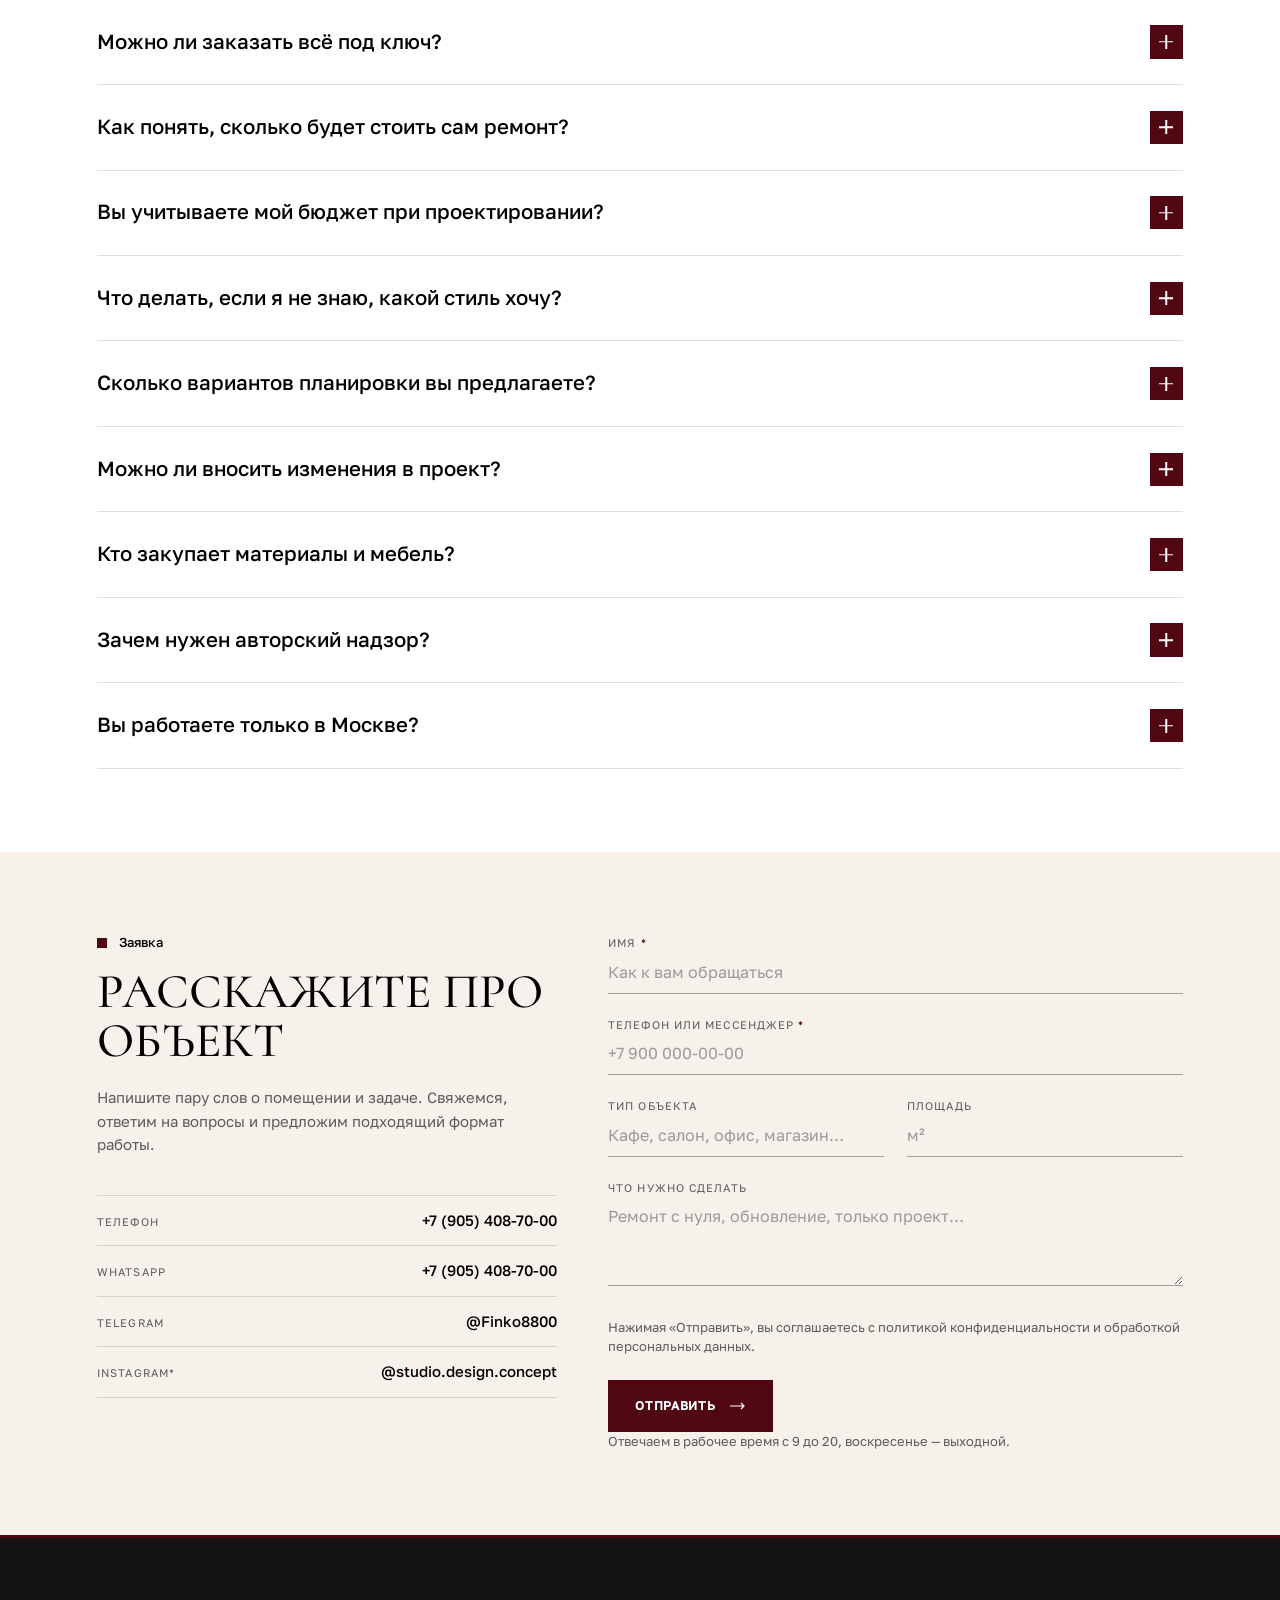
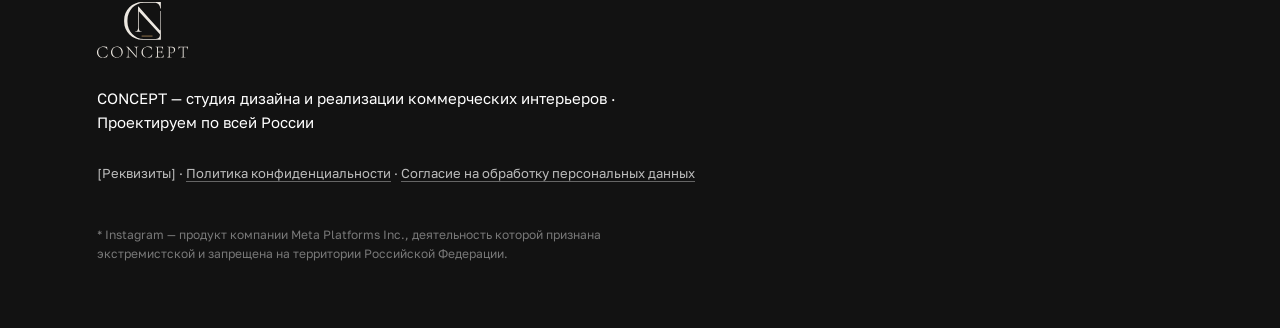
==== commit 4cc78987: "«Первый визуал»: концепция Sabbia вместо четырёх объектов Прежние четыре объекта были не теми визуал" ====
--- a/index.html
+++ b/index.html
@@ -1190,29 +1190,26 @@
 <section class="section gift">
   <div class="wrap gift__grid">
 
-    <!-- Примеры первых визуалов: веер из четырёх объектов. По клику на обложку
-         или кнопку открываются все кадры объекта.
-         Подписи «Визуализация 1–4» — новые, в «Тексты CONCEPT» их нет. -->
-    <div class="gift__media viz">
+    <!-- Пример первого визуала: концепция кофейного острова Sabbia, 8 страниц.
+         Веер из четырёх страниц; по клику — все кадры с этой страницы.
+         Подпись «Смотреть визуализацию» — новая, в «Тексты CONCEPT» её нет. -->
+    <div class="gift__media viz" data-dir="assets/photo/visuals/sabbia" data-count="8">
       <div class="viz__stack">
-        <button class="viz__card" type="button" data-viz="0" style="--i:0" aria-label="Визуализация 1: смотреть все кадры">
-          <img src="assets/photo/visuals/house-200/cover.jpg" alt="" width="720" height="900" loading="lazy">
+        <button class="viz__card" type="button" data-start="4" style="--i:0" aria-label="Смотреть визуализацию с кадра 5">
+          <img src="assets/photo/visuals/sabbia/card-05.jpg" alt="" width="900" height="637" loading="lazy">
         </button>
-        <button class="viz__card" type="button" data-viz="1" style="--i:1" aria-label="Визуализация 2: смотреть все кадры">
-          <img src="assets/photo/visuals/loft-2k/cover.jpg" alt="" width="720" height="900" loading="lazy">
+        <button class="viz__card" type="button" data-start="0" style="--i:1" aria-label="Смотреть визуализацию с кадра 1">
+          <img src="assets/photo/visuals/sabbia/card-01.jpg" alt="" width="900" height="637" loading="lazy">
         </button>
-        <button class="viz__card" type="button" data-viz="2" style="--i:2" aria-label="Визуализация 3: смотреть все кадры">
-          <img src="assets/photo/visuals/euro-62/cover.jpg" alt="" width="720" height="900" loading="lazy">
+        <button class="viz__card" type="button" data-start="5" style="--i:2" aria-label="Смотреть визуализацию с кадра 6">
+          <img src="assets/photo/visuals/sabbia/card-06.jpg" alt="" width="900" height="637" loading="lazy">
         </button>
-        <button class="viz__card" type="button" data-viz="3" style="--i:3" aria-label="Визуализация 4: смотреть все кадры">
-          <img src="assets/photo/visuals/apart-145/cover.jpg" alt="" width="720" height="900" loading="lazy">
+        <button class="viz__card" type="button" data-start="2" style="--i:3" aria-label="Смотреть визуализацию с кадра 3">
+          <img src="assets/photo/visuals/sabbia/card-03.jpg" alt="" width="900" height="637" loading="lazy">
         </button>
       </div>
       <div class="viz__btns">
-        <button class="viz__btn" type="button" data-viz="0" data-dir="assets/photo/visuals/house-200" data-count="17">Визуализация 1</button>
-        <button class="viz__btn" type="button" data-viz="1" data-dir="assets/photo/visuals/loft-2k" data-count="10">Визуализация 2</button>
-        <button class="viz__btn" type="button" data-viz="2" data-dir="assets/photo/visuals/euro-62" data-count="25">Визуализация 3</button>
-        <button class="viz__btn" type="button" data-viz="3" data-dir="assets/photo/visuals/apart-145" data-count="12">Визуализация 4</button>
+        <button class="viz__btn" type="button" data-start="0">Смотреть визуализацию</button>
       </div>
     </div>
 
--- a/assets/css/krasnov.css
+++ b/assets/css/krasnov.css
@@ -2278,52 +2278,42 @@
 }
 
 /* ============================================================
-   ПЕРВЫЙ ВИЗУАЛ — ПРИМЕРЫ ВИЗУАЛИЗАЦИЙ
-
-   Веер из четырёх обложек. При наведении раскрывается, обложка
-   кнопки, над которой курсор, выходит вперёд. По клику — все
-   кадры объекта в просмотрщике.
+   ПЕРВЫЙ ВИЗУАЛ — ПРИМЕР КОНЦЕПЦИИ
+
+   Веер из горизонтальных страниц. При наведении раскрывается,
+   страница под курсором поднимается. По клику — все кадры.
    ============================================================ */
 
 .viz{ background:none; overflow:visible }
-.viz__stack{
-  position:relative; aspect-ratio:1 / 1.02;
-  margin-inline:auto; width:min(100%,560px);
-}
+.viz__stack{ position:relative; aspect-ratio:1 / .92; width:100% }
 .viz__card{
   --r:0deg; --x:0%; --y:0%;
-  position:absolute; left:16%; top:6%; width:68%;
-  padding:8px; border:0; cursor:zoom-in;
+  position:absolute; left:9%; top:33%; width:82%;
+  padding:7px; border:0; cursor:zoom-in;
   background:var(--white);
   box-shadow:0 18px 40px rgba(26,12,10,.18), 0 2px 6px rgba(26,12,10,.08);
   transform:translate(var(--x),var(--y)) rotate(var(--r));
   transition:transform .55s cubic-bezier(.3,.7,.3,1), box-shadow .3s;
   z-index:calc(10 - var(--i));
 }
-.viz__card img{ display:block; width:100%; height:auto; aspect-ratio:4/5; object-fit:cover }
-.viz__card[data-viz="0"]{ --r:-3deg }
-.viz__card[data-viz="1"]{ --r:5deg;  --x:9%;  --y:2% }
-.viz__card[data-viz="2"]{ --r:-8deg; --x:-10%; --y:4% }
-.viz__card[data-viz="3"]{ --r:10deg; --x:15%; --y:7% }
+.viz__card img{ display:block; width:100%; height:auto; aspect-ratio:1684 / 1191; object-fit:cover }
+.viz__card[style*="--i:0"]{ --r:-2deg }
+.viz__card[style*="--i:1"]{ --r:4deg;  --x:5%;  --y:-14% }
+.viz__card[style*="--i:2"]{ --r:-6deg; --x:-6%; --y:-26% }
+.viz__card[style*="--i:3"]{ --r:7deg;  --x:8%;  --y:-36% }
 @media (hover:hover){
-  .viz__stack:hover .viz__card[data-viz="0"]{ --x:-4%; --y:-2% }
-  .viz__stack:hover .viz__card[data-viz="1"]{ --x:20%; --y:0% }
-  .viz__stack:hover .viz__card[data-viz="2"]{ --x:-22%; --y:6% }
-  .viz__stack:hover .viz__card[data-viz="3"]{ --x:28%; --y:10% }
-  .viz__card:hover{ box-shadow:0 26px 60px rgba(26,12,10,.26), 0 2px 6px rgba(26,12,10,.08) }
-}
-/* Обложка выбранной кнопки — вперёд и ровно */
-.viz__card.is-front{ z-index:20; --r:0deg; --x:0%; --y:-3% }
-.viz__stack:hover .viz__card.is-front{ --x:0%; --y:-3% }
-
-.viz__btns{
-  display:grid; grid-template-columns:repeat(4,1fr); gap:8px;
-  margin-top:clamp(28px,3vw,44px);
-}
+  .viz__stack:hover .viz__card[style*="--i:0"]{ --y:6%; --r:-1deg }
+  .viz__stack:hover .viz__card[style*="--i:1"]{ --x:8%; --y:-22% }
+  .viz__stack:hover .viz__card[style*="--i:2"]{ --x:-10%; --y:-38% }
+  .viz__stack:hover .viz__card[style*="--i:3"]{ --x:12%; --y:-52% }
+  .viz__card:hover{ z-index:20; box-shadow:0 26px 60px rgba(26,12,10,.26), 0 2px 6px rgba(26,12,10,.08) }
+}
+
+.viz__btns{ display:flex; justify-content:center; margin-top:clamp(20px,2.4vw,36px) }
 .viz__btn{
-  min-height:44px; padding:0 10px; cursor:pointer;
+  min-height:48px; padding:0 26px; cursor:pointer;
   border:1px solid var(--rule-strong); background:none; color:var(--black);
-  font:inherit; font-size:11px; font-weight:600; letter-spacing:.05em; text-transform:uppercase;
+  font:inherit; font-size:12px; font-weight:600; letter-spacing:.06em; text-transform:uppercase;
   transition:background .2s, color .2s, border-color .2s;
 }
 .viz__btn:hover,
@@ -2354,11 +2344,9 @@
 }
 
 @media (max-width:1024px){
-  .viz__stack{ width:min(78%,460px) }
+  .viz__stack{ width:min(100%,560px); margin-inline:auto }
 }
 @media (max-width:760px){
-  .viz__stack{ width:74% }
-  .viz__btns{ grid-template-columns:1fr 1fr }
   .viz__btn{ width:100% }
   .lightbox__prev,
   .lightbox__next{ top:auto; bottom:14px; margin-top:0; width:46px; height:46px }
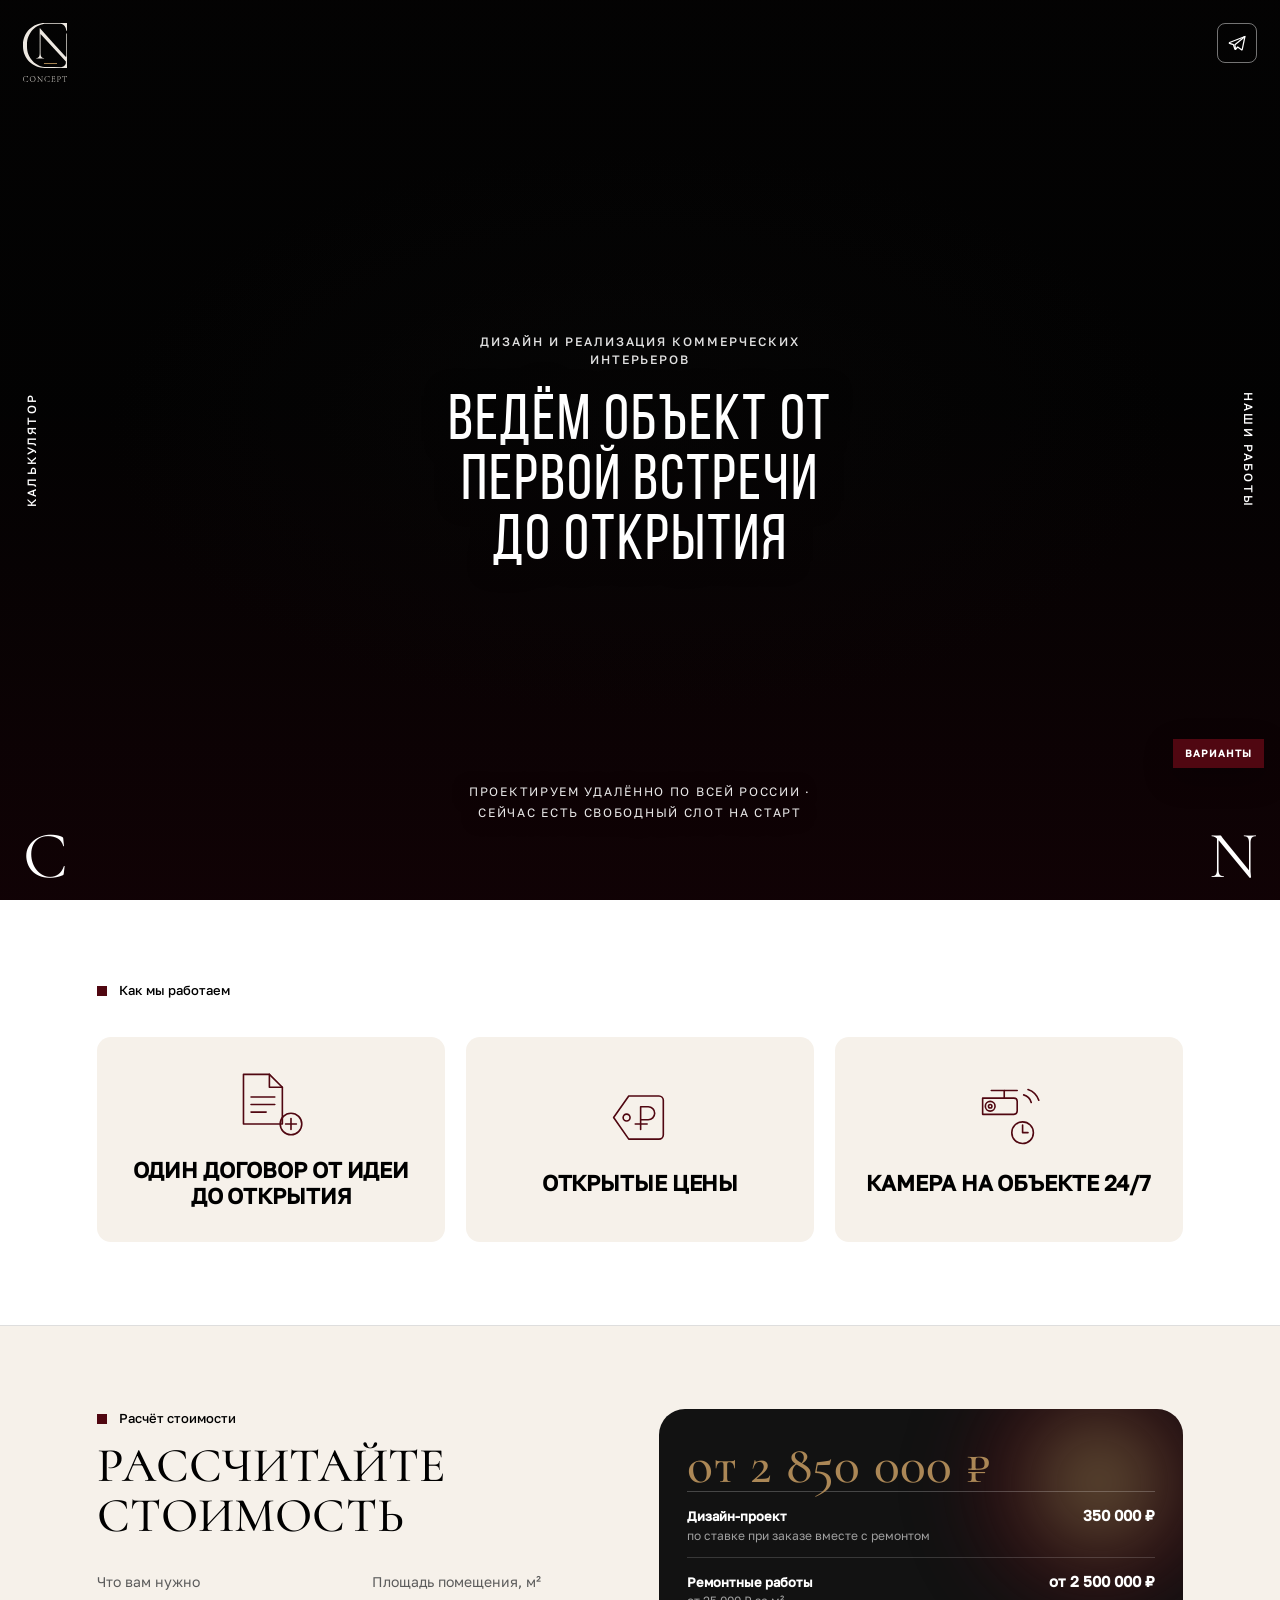
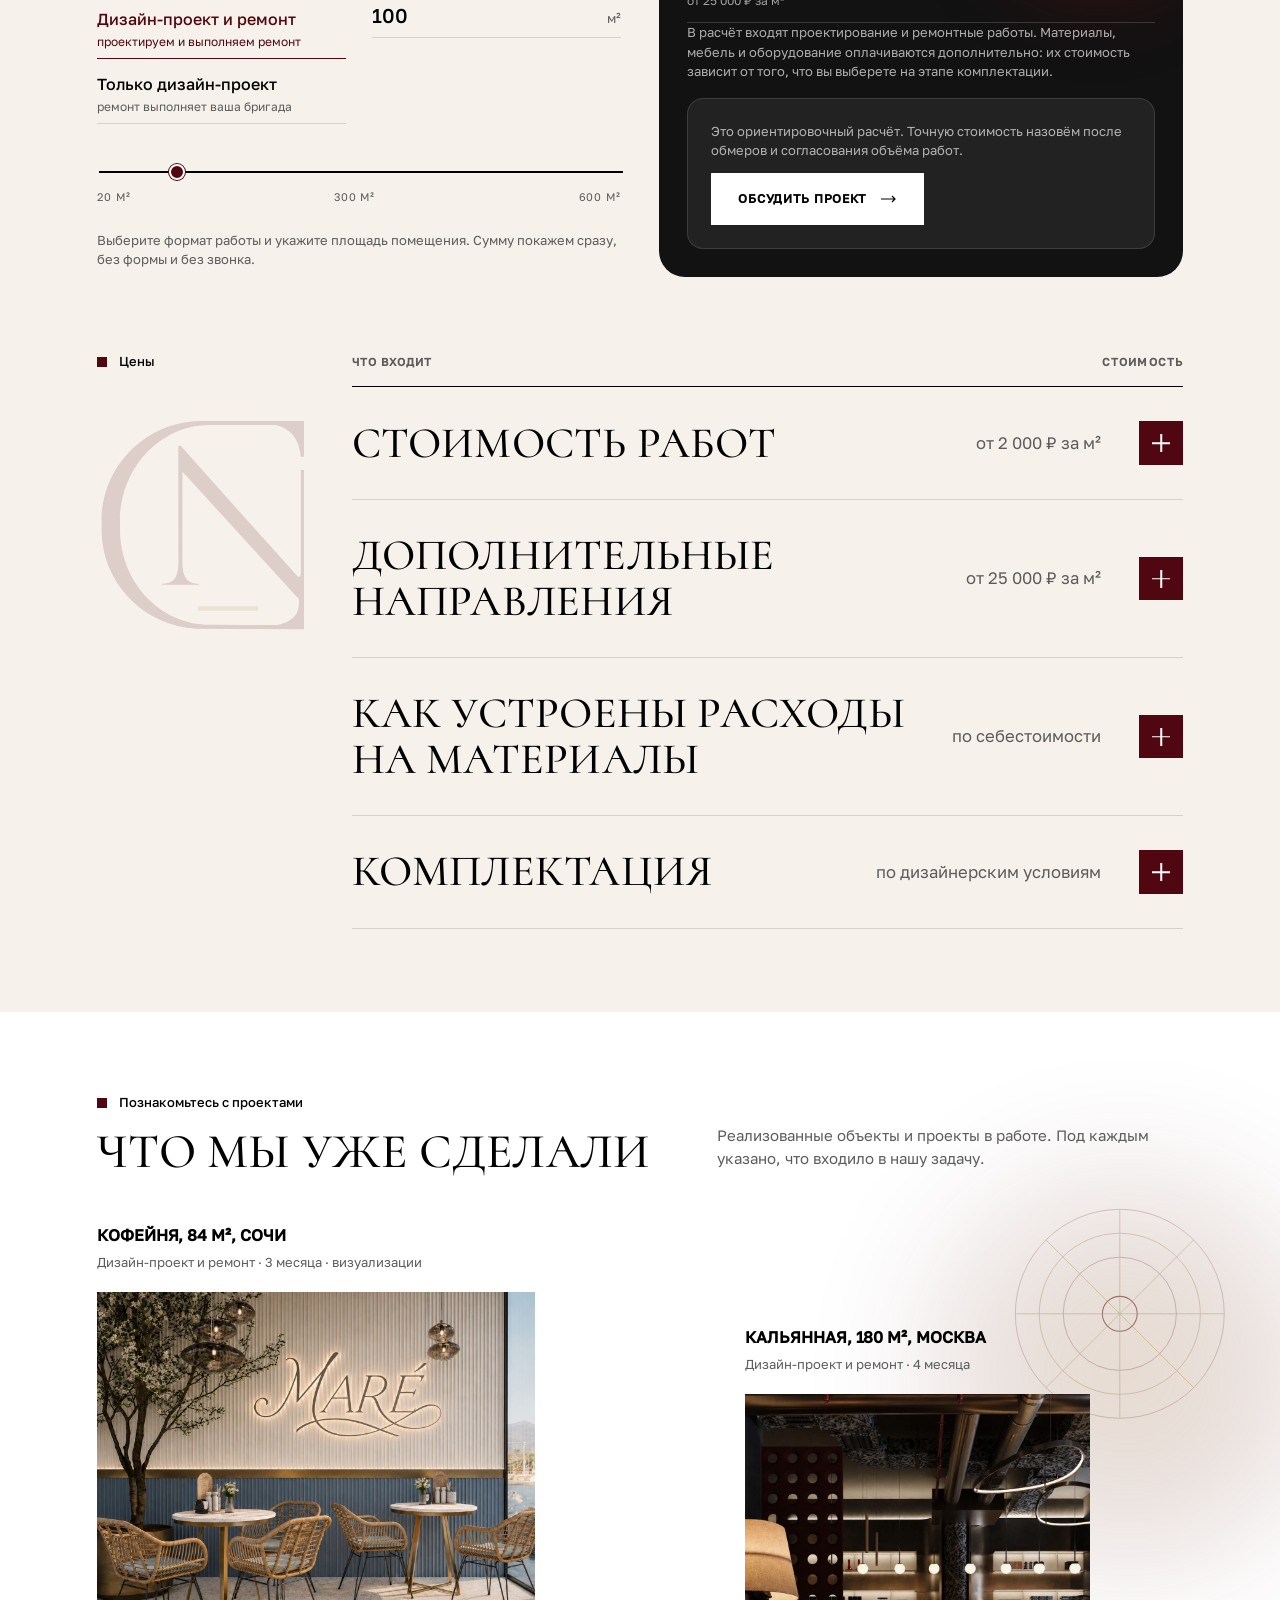
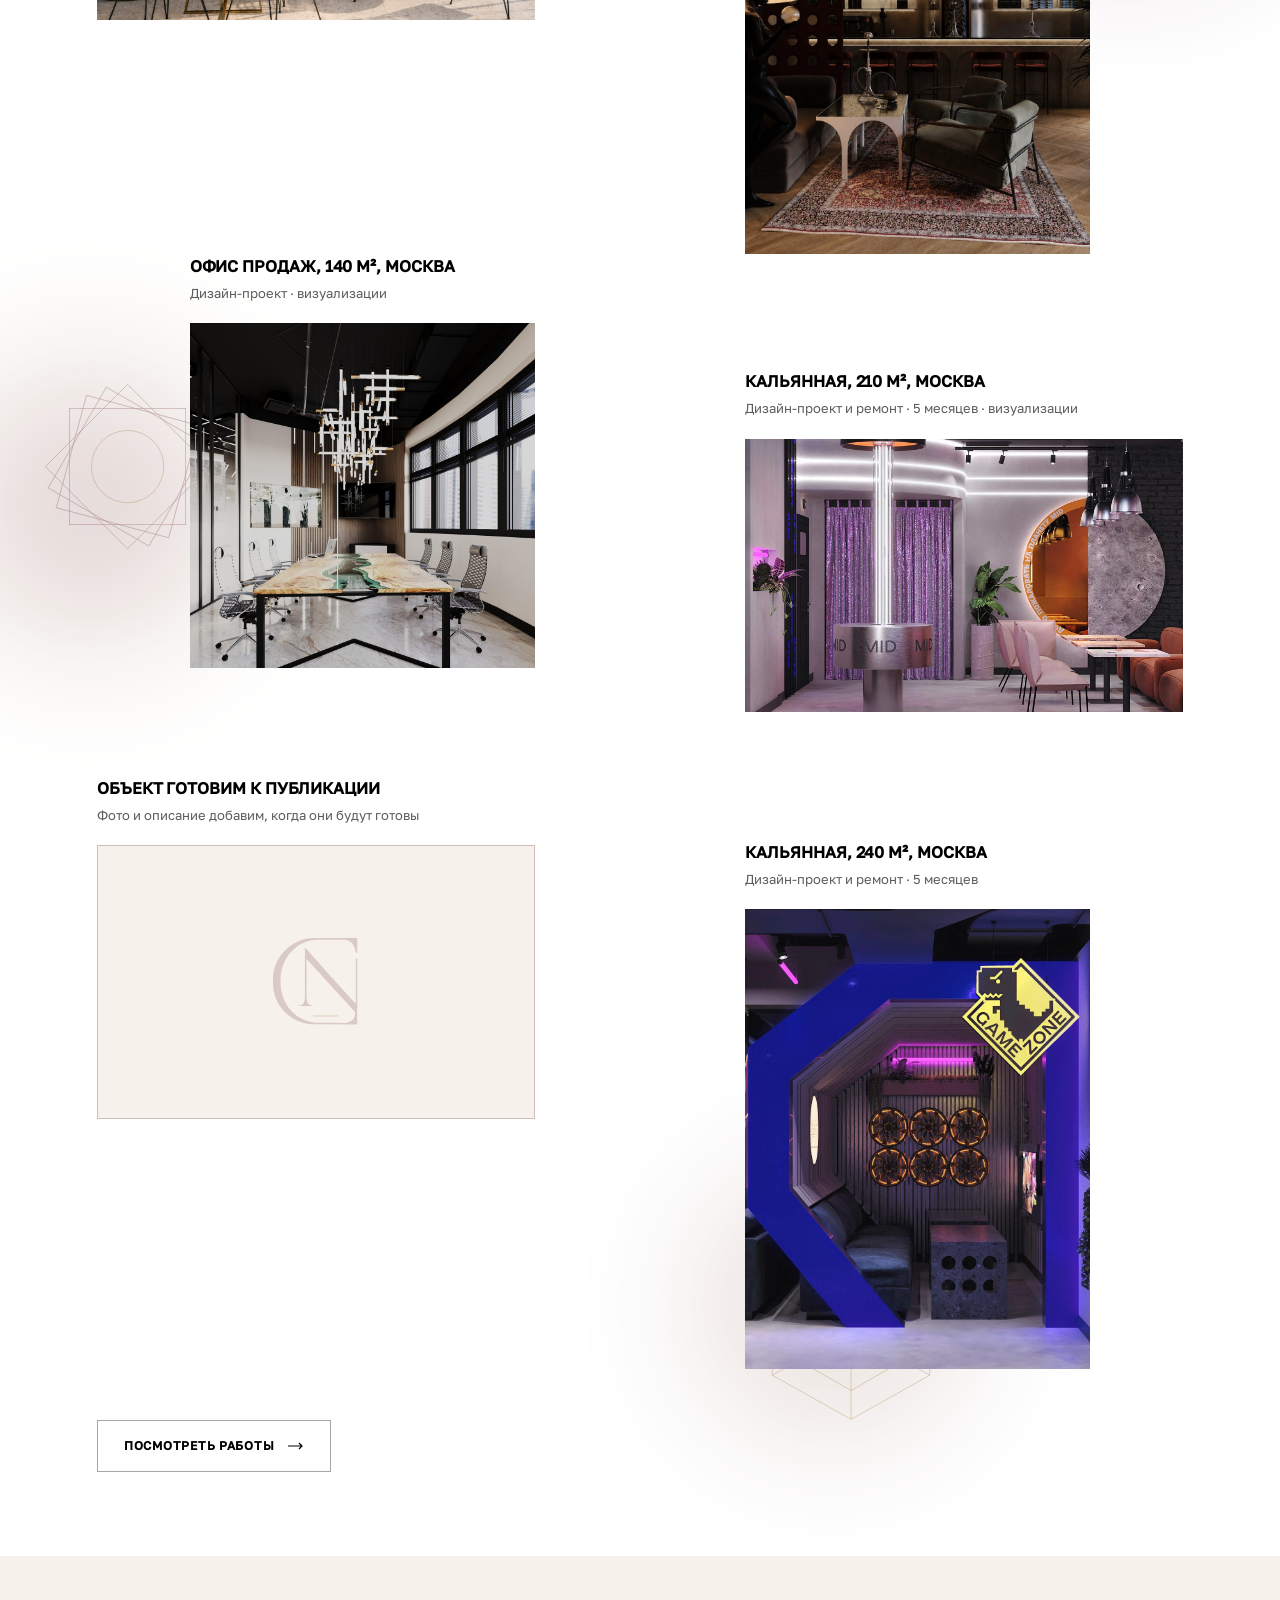
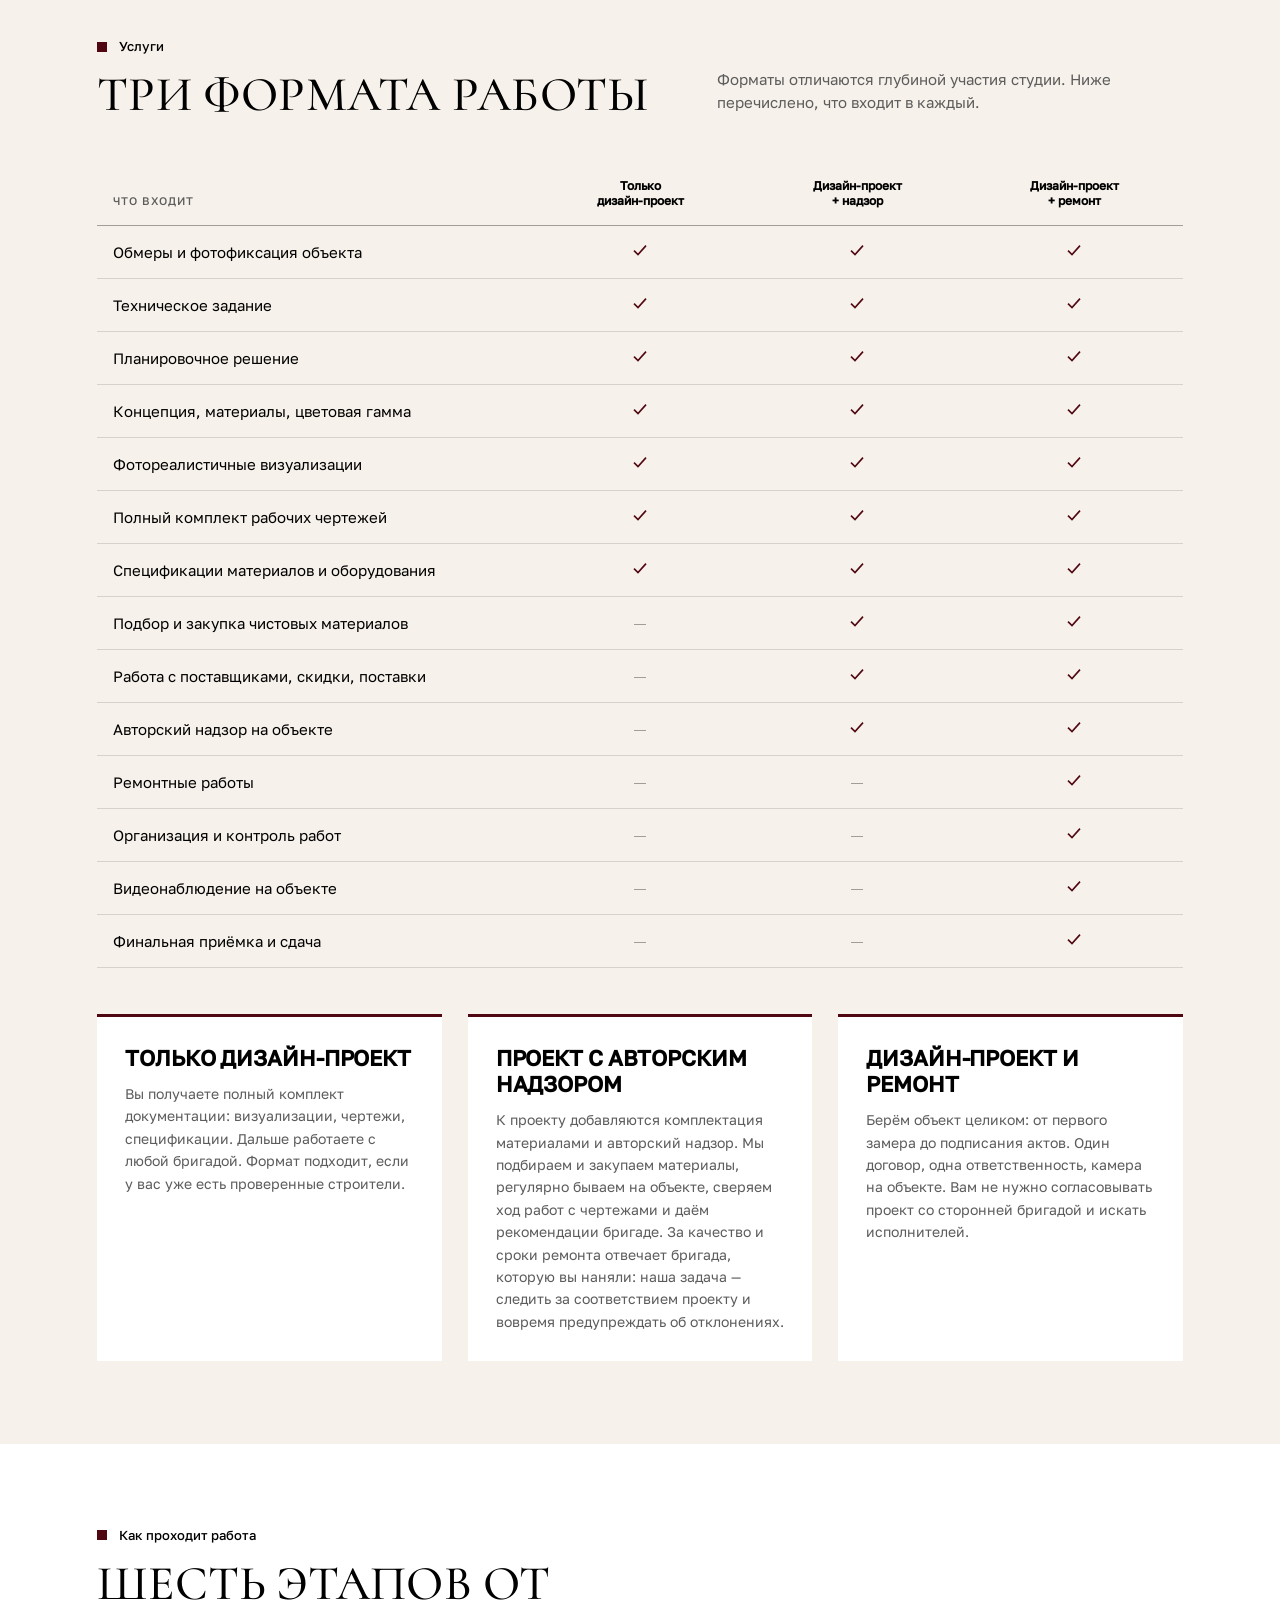
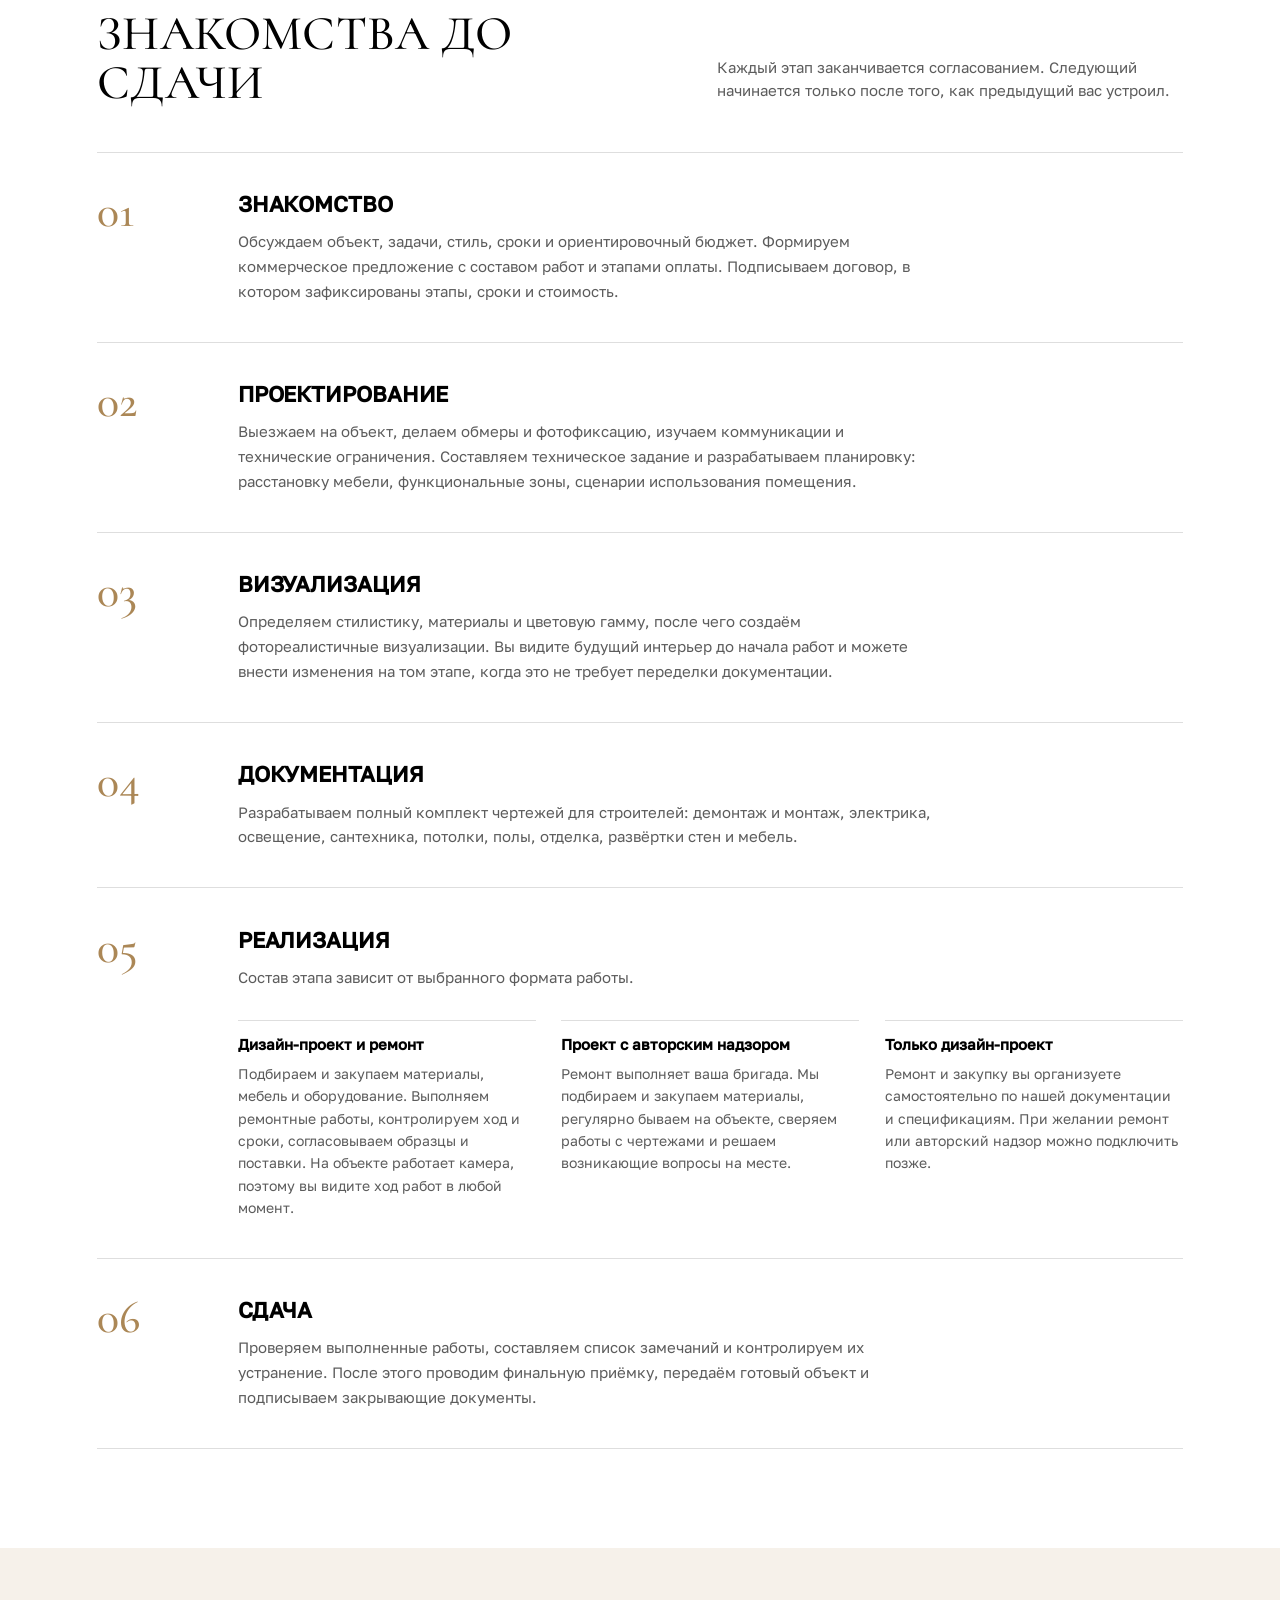
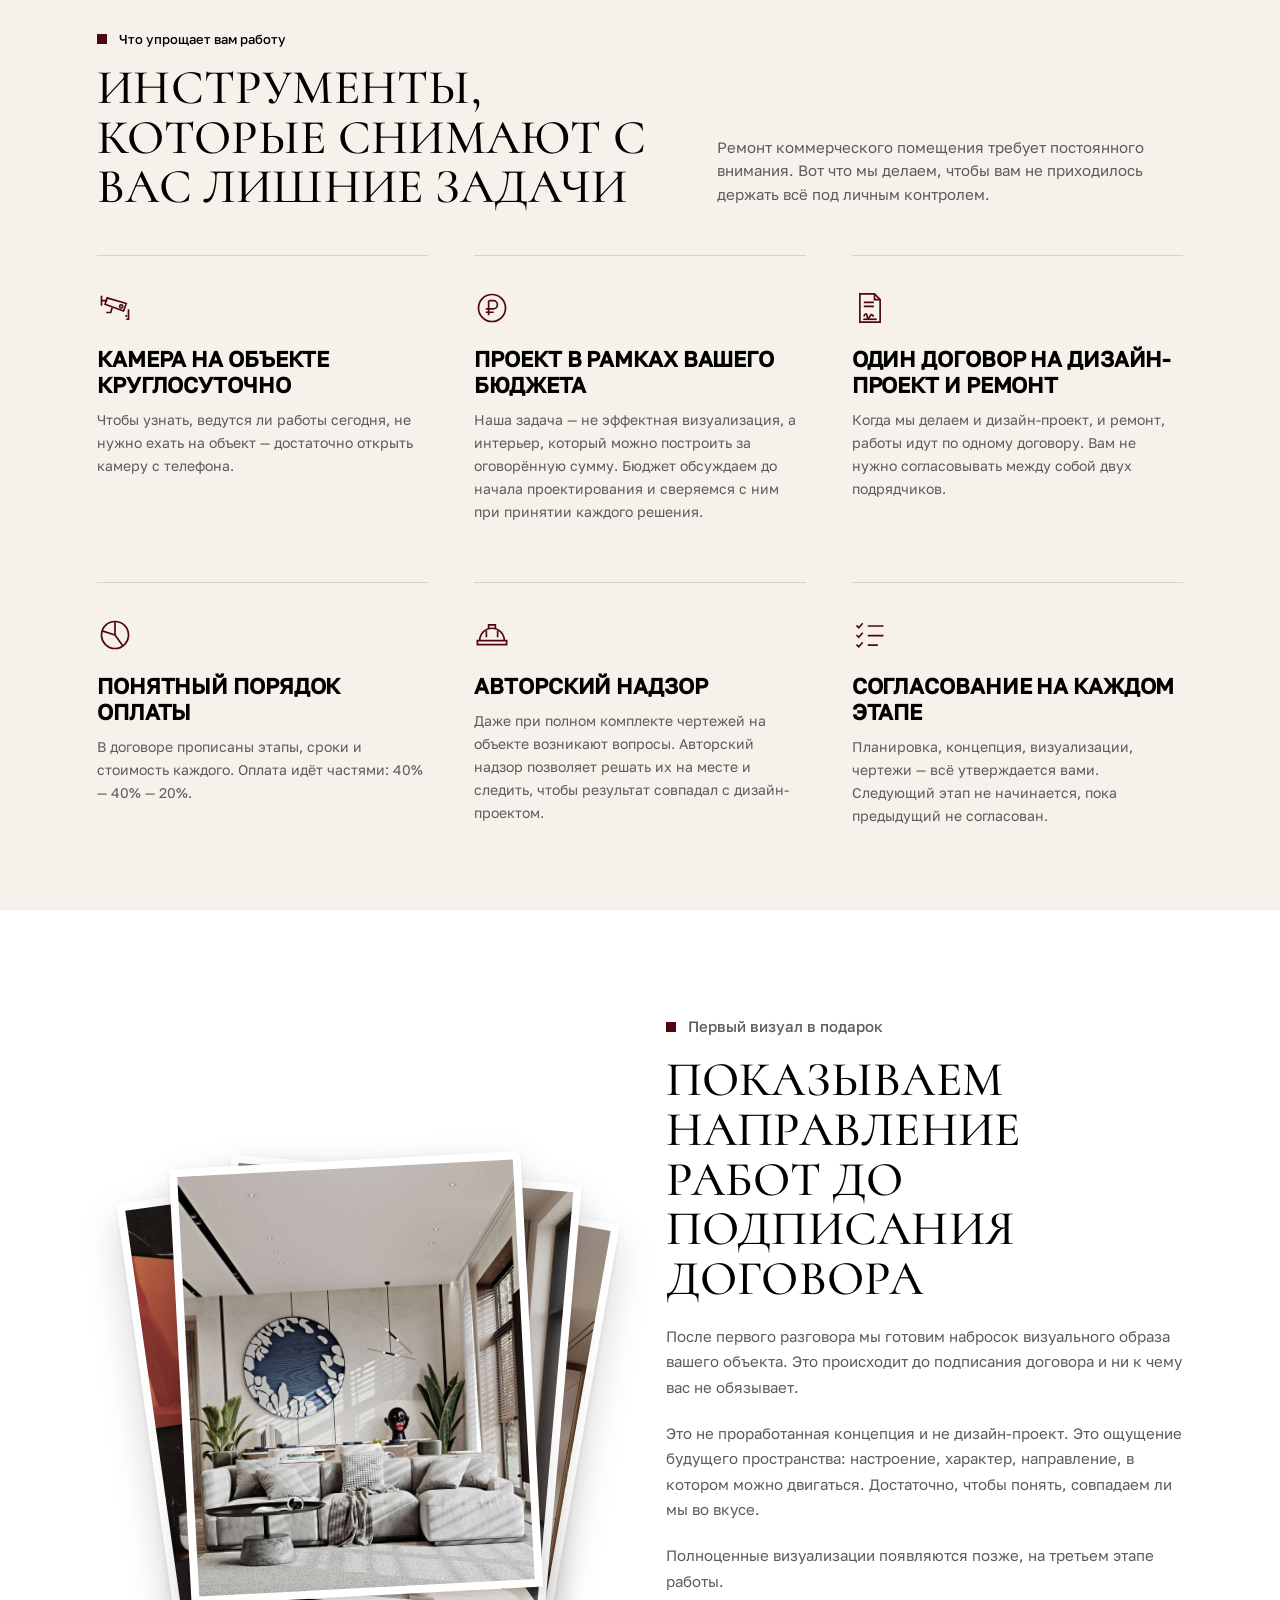
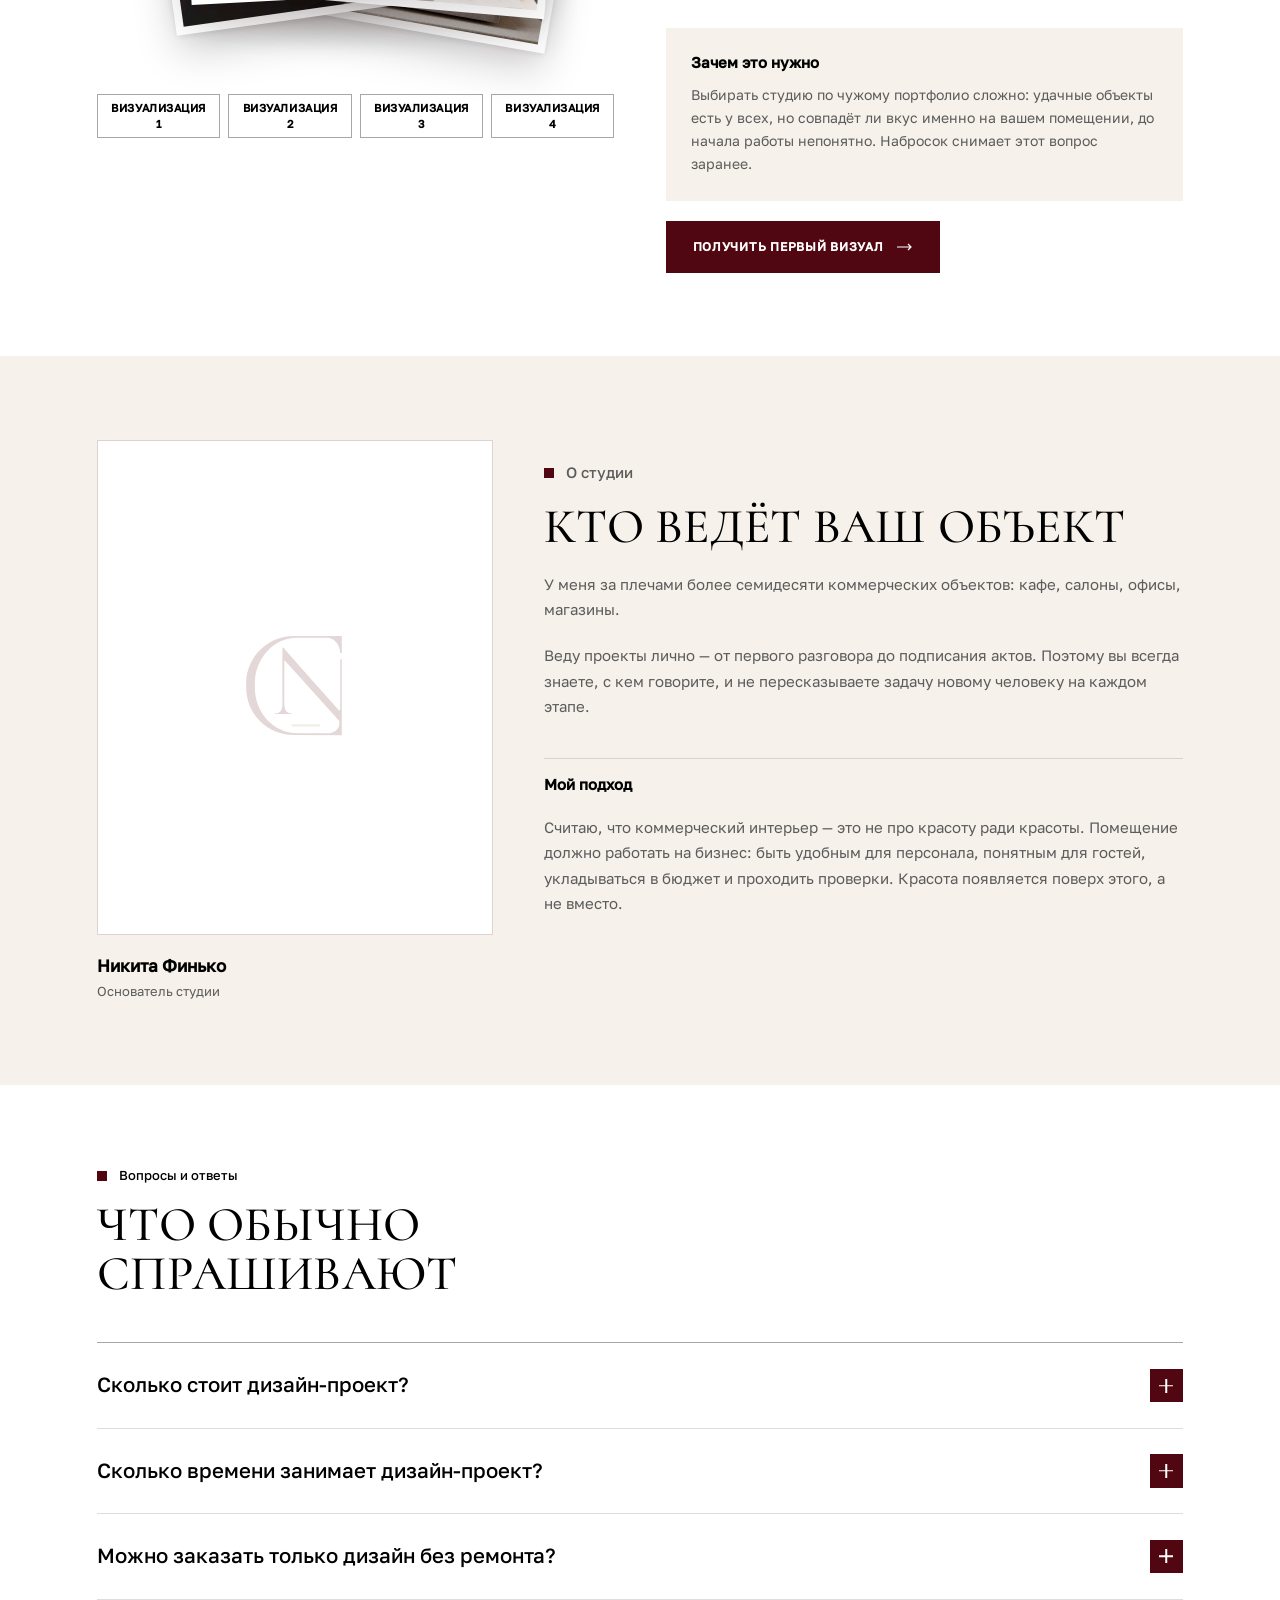
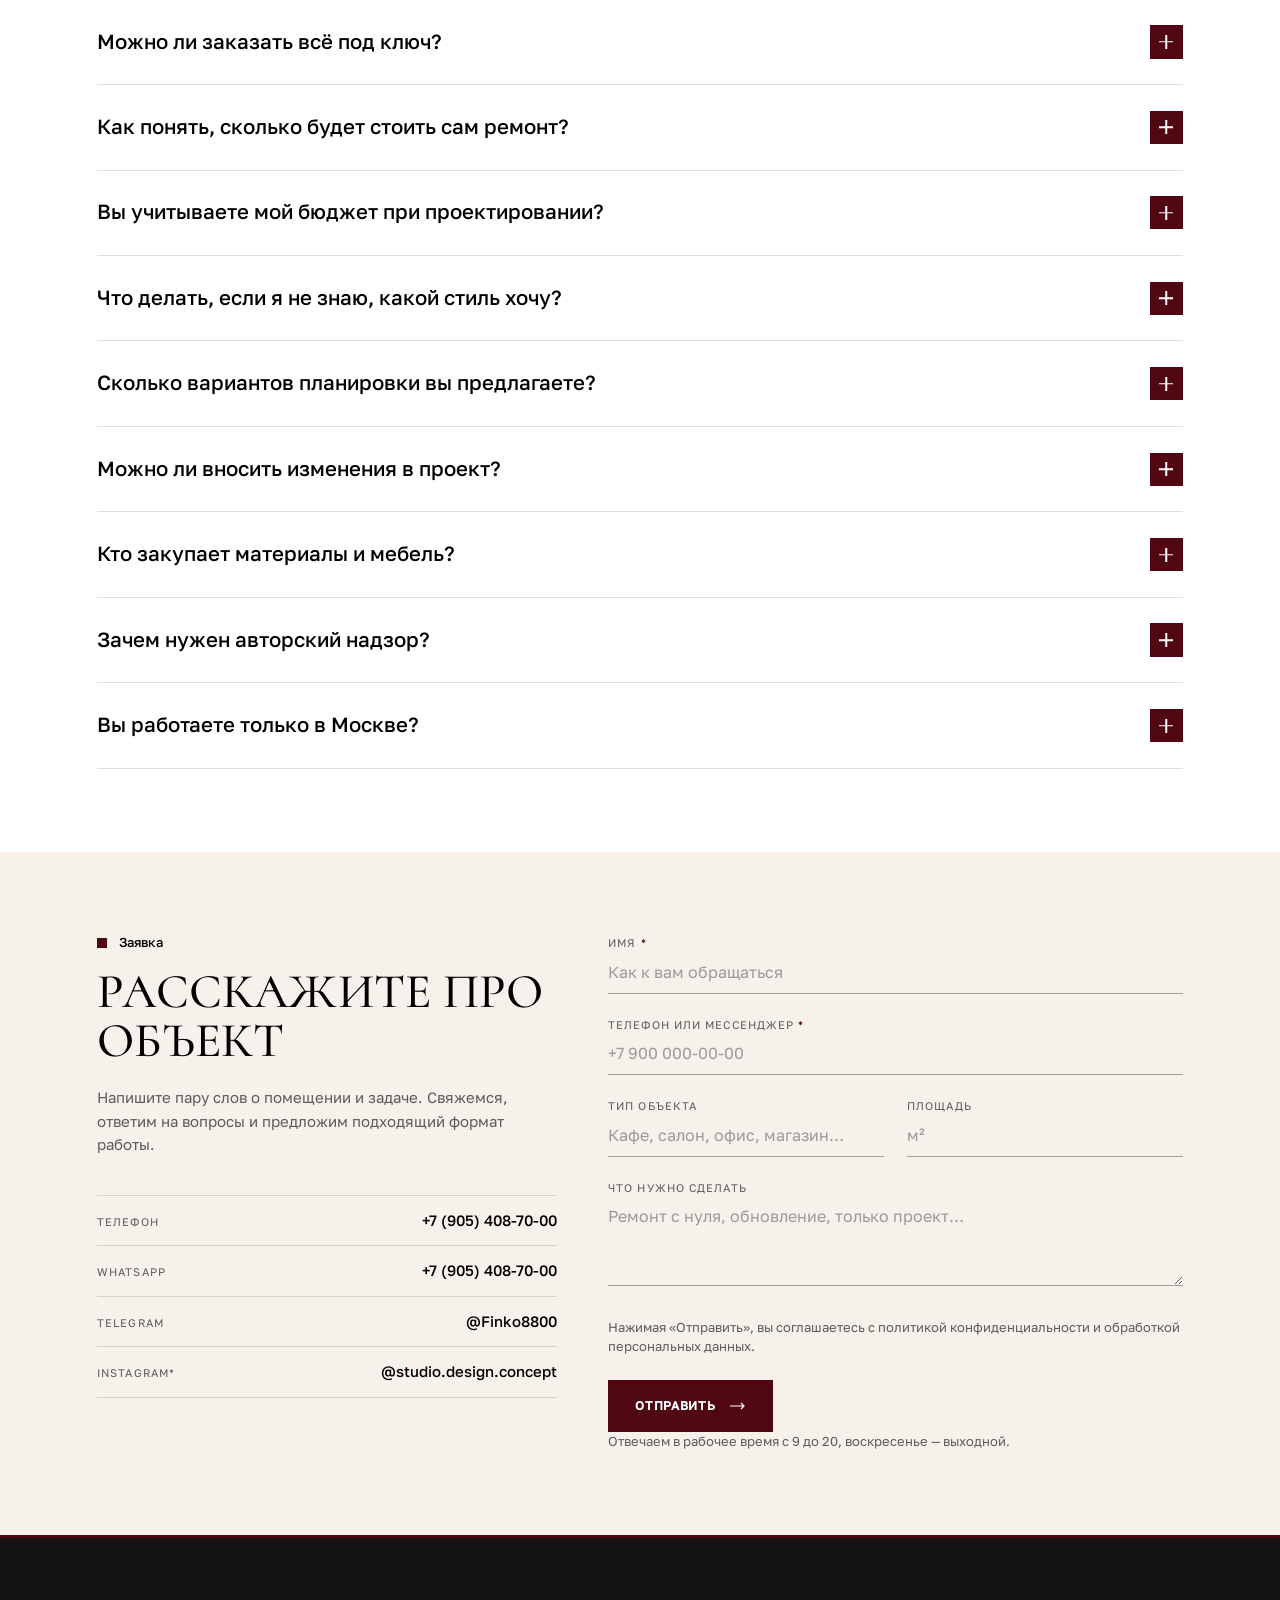
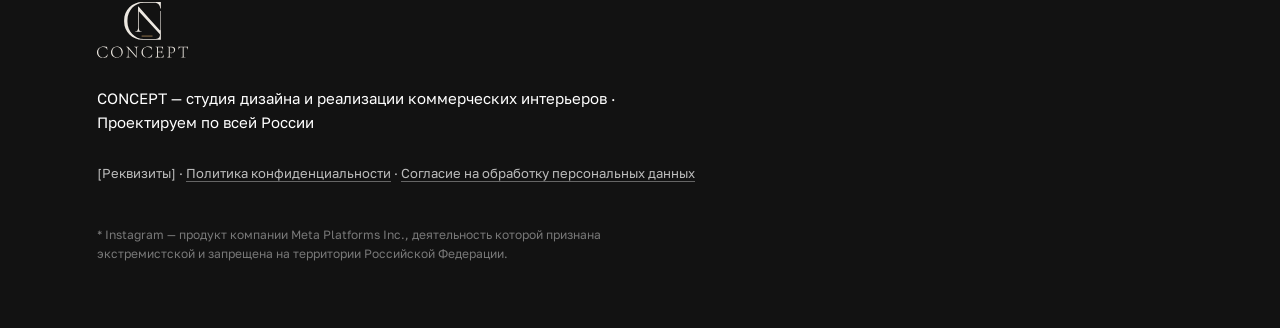
==== commit 60efb0ae: "«Первый визуал»: два варианта в переключателе - Вариант 1 — четыре объекта из первого архива (возвра" ====
--- a/index.html
+++ b/index.html
@@ -1187,13 +1187,62 @@
 <!-- ============================================================
      БЛОК 7 — ПЕРВЫЙ ВИЗУАЛ В ПОДАРОК
      ============================================================ -->
-<section class="section gift">
+<div class="variants" data-block="gift" data-label="Первый визуал">
+<section class="section gift" data-variant="1">
+  <div class="wrap gift__grid">
+
+    <!-- Примеры первых визуалов: веер из четырёх объектов. По клику на обложку
+         или кнопку открываются все кадры объекта.
+         Подписи «Визуализация 1–4» — новые, в «Тексты CONCEPT» их нет. -->
+    <div class="gift__media viz viz--projects">
+      <div class="viz__stack">
+        <button class="viz__card" type="button" data-viz="0" style="--i:0" aria-label="Визуализация 1: смотреть все кадры">
+          <img src="assets/photo/visuals/house-200/cover.jpg" alt="" width="720" height="900" loading="lazy">
+        </button>
+        <button class="viz__card" type="button" data-viz="1" style="--i:1" aria-label="Визуализация 2: смотреть все кадры">
+          <img src="assets/photo/visuals/loft-2k/cover.jpg" alt="" width="720" height="900" loading="lazy">
+        </button>
+        <button class="viz__card" type="button" data-viz="2" style="--i:2" aria-label="Визуализация 3: смотреть все кадры">
+          <img src="assets/photo/visuals/euro-62/cover.jpg" alt="" width="720" height="900" loading="lazy">
+        </button>
+        <button class="viz__card" type="button" data-viz="3" style="--i:3" aria-label="Визуализация 4: смотреть все кадры">
+          <img src="assets/photo/visuals/apart-145/cover.jpg" alt="" width="720" height="900" loading="lazy">
+        </button>
+      </div>
+      <div class="viz__btns">
+        <button class="viz__btn" type="button" data-viz="0" data-dir="assets/photo/visuals/house-200" data-count="17">Визуализация 1</button>
+        <button class="viz__btn" type="button" data-viz="1" data-dir="assets/photo/visuals/loft-2k" data-count="10">Визуализация 2</button>
+        <button class="viz__btn" type="button" data-viz="2" data-dir="assets/photo/visuals/euro-62" data-count="25">Визуализация 3</button>
+        <button class="viz__btn" type="button" data-viz="3" data-dir="assets/photo/visuals/apart-145" data-count="12">Визуализация 4</button>
+      </div>
+    </div>
+
+    <div class="gift__text">
+      <p class="eyebrow">Первый визуал в подарок</p>
+      <h2 class="h2">Показываем направление работ до подписания договора</h2>
+      <p>После первого разговора мы готовим набросок визуального образа вашего объекта. Это происходит до подписания договора и ни к чему вас не обязывает.</p>
+      <p>Это не проработанная концепция и не дизайн-проект. Это ощущение будущего пространства: настроение, характер, направление, в котором можно двигаться. Достаточно, чтобы понять, совпадаем ли мы во вкусе.</p>
+      <p>Полноценные визуализации появляются позже, на третьем этапе работы.</p>
+
+      <div class="gift__why">
+        <h3 class="h4">Зачем это нужно</h3>
+        <p>Выбирать студию по чужому портфолио сложно: удачные объекты есть у всех, но совпадёт ли вкус именно на вашем помещении, до начала работы непонятно. Набросок снимает этот вопрос заранее.</p>
+      </div>
+
+      <p class="gift__cta"><a class="btn" href="#contacts">Получить первый визуал</a></p>
+    </div>
+
+  </div>
+</section>
+
+<!-- Вариант 2: пример первого визуала — концепция Sabbia -->
+<section class="section gift" data-variant="2">
   <div class="wrap gift__grid">
 
     <!-- Пример первого визуала: концепция кофейного острова Sabbia, 8 страниц.
          Веер из четырёх страниц; по клику — все кадры с этой страницы.
          Подпись «Смотреть визуализацию» — новая, в «Тексты CONCEPT» её нет. -->
-    <div class="gift__media viz" data-dir="assets/photo/visuals/sabbia" data-count="8">
+    <div class="gift__media viz viz--pages" data-dir="assets/photo/visuals/sabbia" data-count="8">
       <div class="viz__stack">
         <button class="viz__card" type="button" data-start="4" style="--i:0" aria-label="Смотреть визуализацию с кадра 5">
           <img src="assets/photo/visuals/sabbia/card-05.jpg" alt="" width="900" height="637" loading="lazy">
@@ -1230,6 +1279,7 @@
 
   </div>
 </section>
+</div>
 
 <!-- ============================================================
      БЛОК 8 — О СТУДИИ
--- a/assets/css/krasnov.css
+++ b/assets/css/krasnov.css
@@ -2278,15 +2278,67 @@
 }
 
 /* ============================================================
-   ПЕРВЫЙ ВИЗУАЛ — ПРИМЕР КОНЦЕПЦИИ
+   ПЕРВЫЙ ВИЗУАЛ, ВАРИАНТ 1 — ЧЕТЫРЕ ОБЪЕКТА
+
+   Веер из четырёх обложек. При наведении раскрывается, обложка
+   кнопки, над которой курсор, выходит вперёд. По клику — все
+   кадры объекта в просмотрщике.
+   ============================================================ */
+
+.viz--projects{ background:none; overflow:visible }
+.viz--projects .viz__stack{
+  position:relative; aspect-ratio:1 / 1.02;
+  margin-inline:auto; width:min(100%,560px);
+}
+.viz--projects .viz__card{
+  --r:0deg; --x:0%; --y:0%;
+  position:absolute; left:16%; top:6%; width:68%;
+  padding:8px; border:0; cursor:zoom-in;
+  background:var(--white);
+  box-shadow:0 18px 40px rgba(26,12,10,.18), 0 2px 6px rgba(26,12,10,.08);
+  transform:translate(var(--x),var(--y)) rotate(var(--r));
+  transition:transform .55s cubic-bezier(.3,.7,.3,1), box-shadow .3s;
+  z-index:calc(10 - var(--i));
+}
+.viz--projects .viz__card img{ display:block; width:100%; height:auto; aspect-ratio:4/5; object-fit:cover }
+.viz--projects .viz__card[data-viz="0"]{ --r:-3deg }
+.viz--projects .viz__card[data-viz="1"]{ --r:5deg;  --x:9%;  --y:2% }
+.viz--projects .viz__card[data-viz="2"]{ --r:-8deg; --x:-10%; --y:4% }
+.viz--projects .viz__card[data-viz="3"]{ --r:10deg; --x:15%; --y:7% }
+@media (hover:hover){
+  .viz--projects .viz__stack:hover .viz__card[data-viz="0"]{ --x:-4%; --y:-2% }
+  .viz--projects .viz__stack:hover .viz__card[data-viz="1"]{ --x:20%; --y:0% }
+  .viz--projects .viz__stack:hover .viz__card[data-viz="2"]{ --x:-22%; --y:6% }
+  .viz--projects .viz__stack:hover .viz__card[data-viz="3"]{ --x:28%; --y:10% }
+  .viz--projects .viz__card:hover{ box-shadow:0 26px 60px rgba(26,12,10,.26), 0 2px 6px rgba(26,12,10,.08) }
+}
+/* Обложка выбранной кнопки — вперёд и ровно */
+.viz--projects .viz__card.is-front{ z-index:20; --r:0deg; --x:0%; --y:-3% }
+.viz--projects .viz__stack:hover .viz__card.is-front{ --x:0%; --y:-3% }
+
+.viz--projects .viz__btns{
+  display:grid; grid-template-columns:repeat(4,1fr); gap:8px;
+  margin-top:clamp(28px,3vw,44px);
+}
+.viz--projects .viz__btn{
+  min-height:44px; padding:0 10px; cursor:pointer;
+  border:1px solid var(--rule-strong); background:none; color:var(--black);
+  font:inherit; font-size:11px; font-weight:600; letter-spacing:.05em; text-transform:uppercase;
+  transition:background .2s, color .2s, border-color .2s;
+}
+.viz--projects .viz__btn:hover,
+.viz--projects .viz__btn:focus-visible{ background:var(--wine); border-color:var(--wine); color:#fff }
+
+/* ============================================================
+   ПЕРВЫЙ ВИЗУАЛ, ВАРИАНТ 2 — КОНЦЕПЦИЯ SABBIA
 
    Веер из горизонтальных страниц. При наведении раскрывается,
    страница под курсором поднимается. По клику — все кадры.
    ============================================================ */
 
-.viz{ background:none; overflow:visible }
-.viz__stack{ position:relative; aspect-ratio:1 / .92; width:100% }
-.viz__card{
+.viz--pages{ background:none; overflow:visible }
+.viz--pages .viz__stack{ position:relative; aspect-ratio:1 / .92; width:100% }
+.viz--pages .viz__card{
   --r:0deg; --x:0%; --y:0%;
   position:absolute; left:9%; top:33%; width:82%;
   padding:7px; border:0; cursor:zoom-in;
@@ -2296,28 +2348,28 @@
   transition:transform .55s cubic-bezier(.3,.7,.3,1), box-shadow .3s;
   z-index:calc(10 - var(--i));
 }
-.viz__card img{ display:block; width:100%; height:auto; aspect-ratio:1684 / 1191; object-fit:cover }
-.viz__card[style*="--i:0"]{ --r:-2deg }
-.viz__card[style*="--i:1"]{ --r:4deg;  --x:5%;  --y:-14% }
-.viz__card[style*="--i:2"]{ --r:-6deg; --x:-6%; --y:-26% }
-.viz__card[style*="--i:3"]{ --r:7deg;  --x:8%;  --y:-36% }
+.viz--pages .viz__card img{ display:block; width:100%; height:auto; aspect-ratio:1684 / 1191; object-fit:cover }
+.viz--pages .viz__card[style*="--i:0"]{ --r:-2deg }
+.viz--pages .viz__card[style*="--i:1"]{ --r:4deg;  --x:5%;  --y:-14% }
+.viz--pages .viz__card[style*="--i:2"]{ --r:-6deg; --x:-6%; --y:-26% }
+.viz--pages .viz__card[style*="--i:3"]{ --r:7deg;  --x:8%;  --y:-36% }
 @media (hover:hover){
-  .viz__stack:hover .viz__card[style*="--i:0"]{ --y:6%; --r:-1deg }
-  .viz__stack:hover .viz__card[style*="--i:1"]{ --x:8%; --y:-22% }
-  .viz__stack:hover .viz__card[style*="--i:2"]{ --x:-10%; --y:-38% }
-  .viz__stack:hover .viz__card[style*="--i:3"]{ --x:12%; --y:-52% }
-  .viz__card:hover{ z-index:20; box-shadow:0 26px 60px rgba(26,12,10,.26), 0 2px 6px rgba(26,12,10,.08) }
-}
-
-.viz__btns{ display:flex; justify-content:center; margin-top:clamp(20px,2.4vw,36px) }
-.viz__btn{
+  .viz--pages .viz__stack:hover .viz__card[style*="--i:0"]{ --y:6%; --r:-1deg }
+  .viz--pages .viz__stack:hover .viz__card[style*="--i:1"]{ --x:8%; --y:-22% }
+  .viz--pages .viz__stack:hover .viz__card[style*="--i:2"]{ --x:-10%; --y:-38% }
+  .viz--pages .viz__stack:hover .viz__card[style*="--i:3"]{ --x:12%; --y:-52% }
+  .viz--pages .viz__card:hover{ z-index:20; box-shadow:0 26px 60px rgba(26,12,10,.26), 0 2px 6px rgba(26,12,10,.08) }
+}
+
+.viz--pages .viz__btns{ display:flex; justify-content:center; margin-top:clamp(20px,2.4vw,36px) }
+.viz--pages .viz__btn{
   min-height:48px; padding:0 26px; cursor:pointer;
   border:1px solid var(--rule-strong); background:none; color:var(--black);
   font:inherit; font-size:12px; font-weight:600; letter-spacing:.06em; text-transform:uppercase;
   transition:background .2s, color .2s, border-color .2s;
 }
-.viz__btn:hover,
-.viz__btn:focus-visible{ background:var(--wine); border-color:var(--wine); color:#fff }
+.viz--pages .viz__btn:hover,
+.viz--pages .viz__btn:focus-visible{ background:var(--wine); border-color:var(--wine); color:#fff }
 
 /* Листание в просмотрщике — только для галерей */
 .lightbox__nav{ display:none }
@@ -2344,9 +2396,12 @@
 }
 
 @media (max-width:1024px){
-  .viz__stack{ width:min(100%,560px); margin-inline:auto }
+  .viz--projects .viz__stack{ width:min(78%,460px) }
+  .viz--pages .viz__stack{ width:min(100%,560px); margin-inline:auto }
 }
 @media (max-width:760px){
+  .viz--projects .viz__stack{ width:74% }
+  .viz--projects .viz__btns{ grid-template-columns:1fr 1fr }
   .viz__btn{ width:100% }
   .lightbox__prev,
   .lightbox__next{ top:auto; bottom:14px; margin-top:0; width:46px; height:46px }
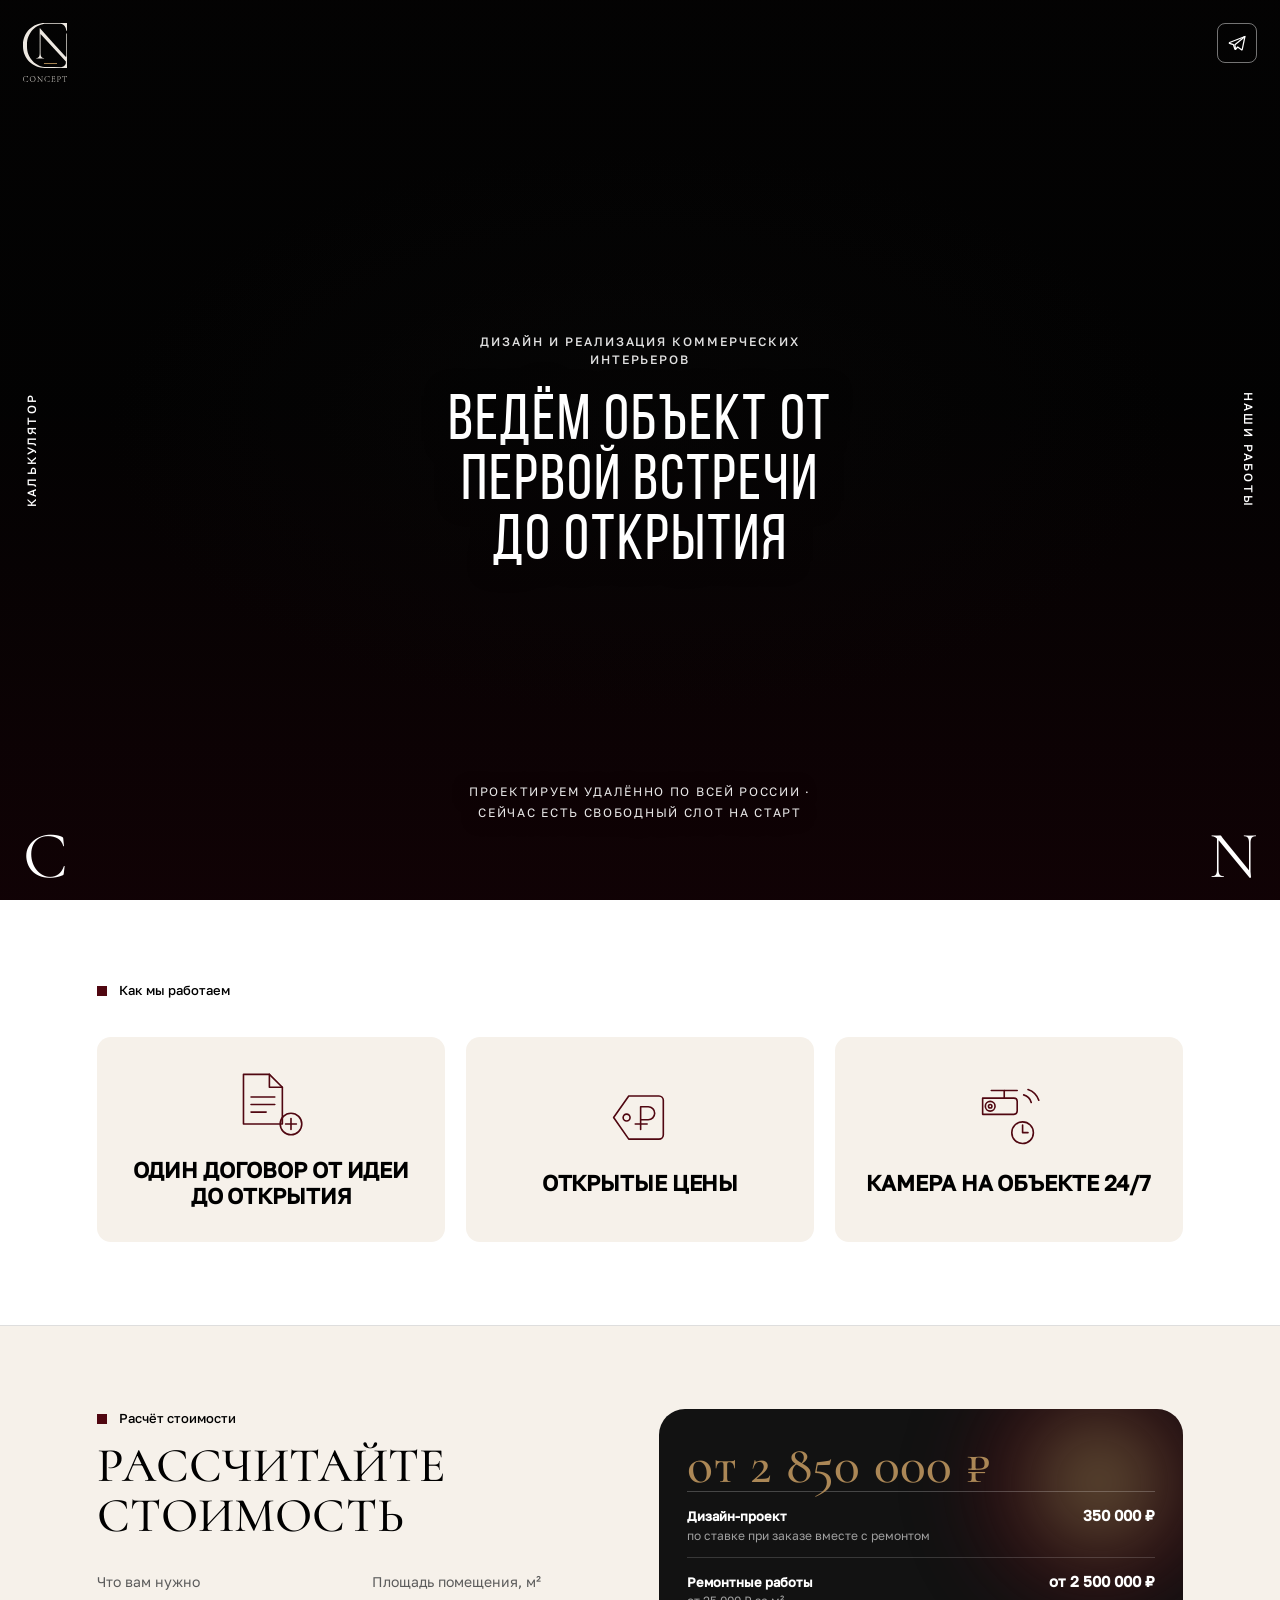
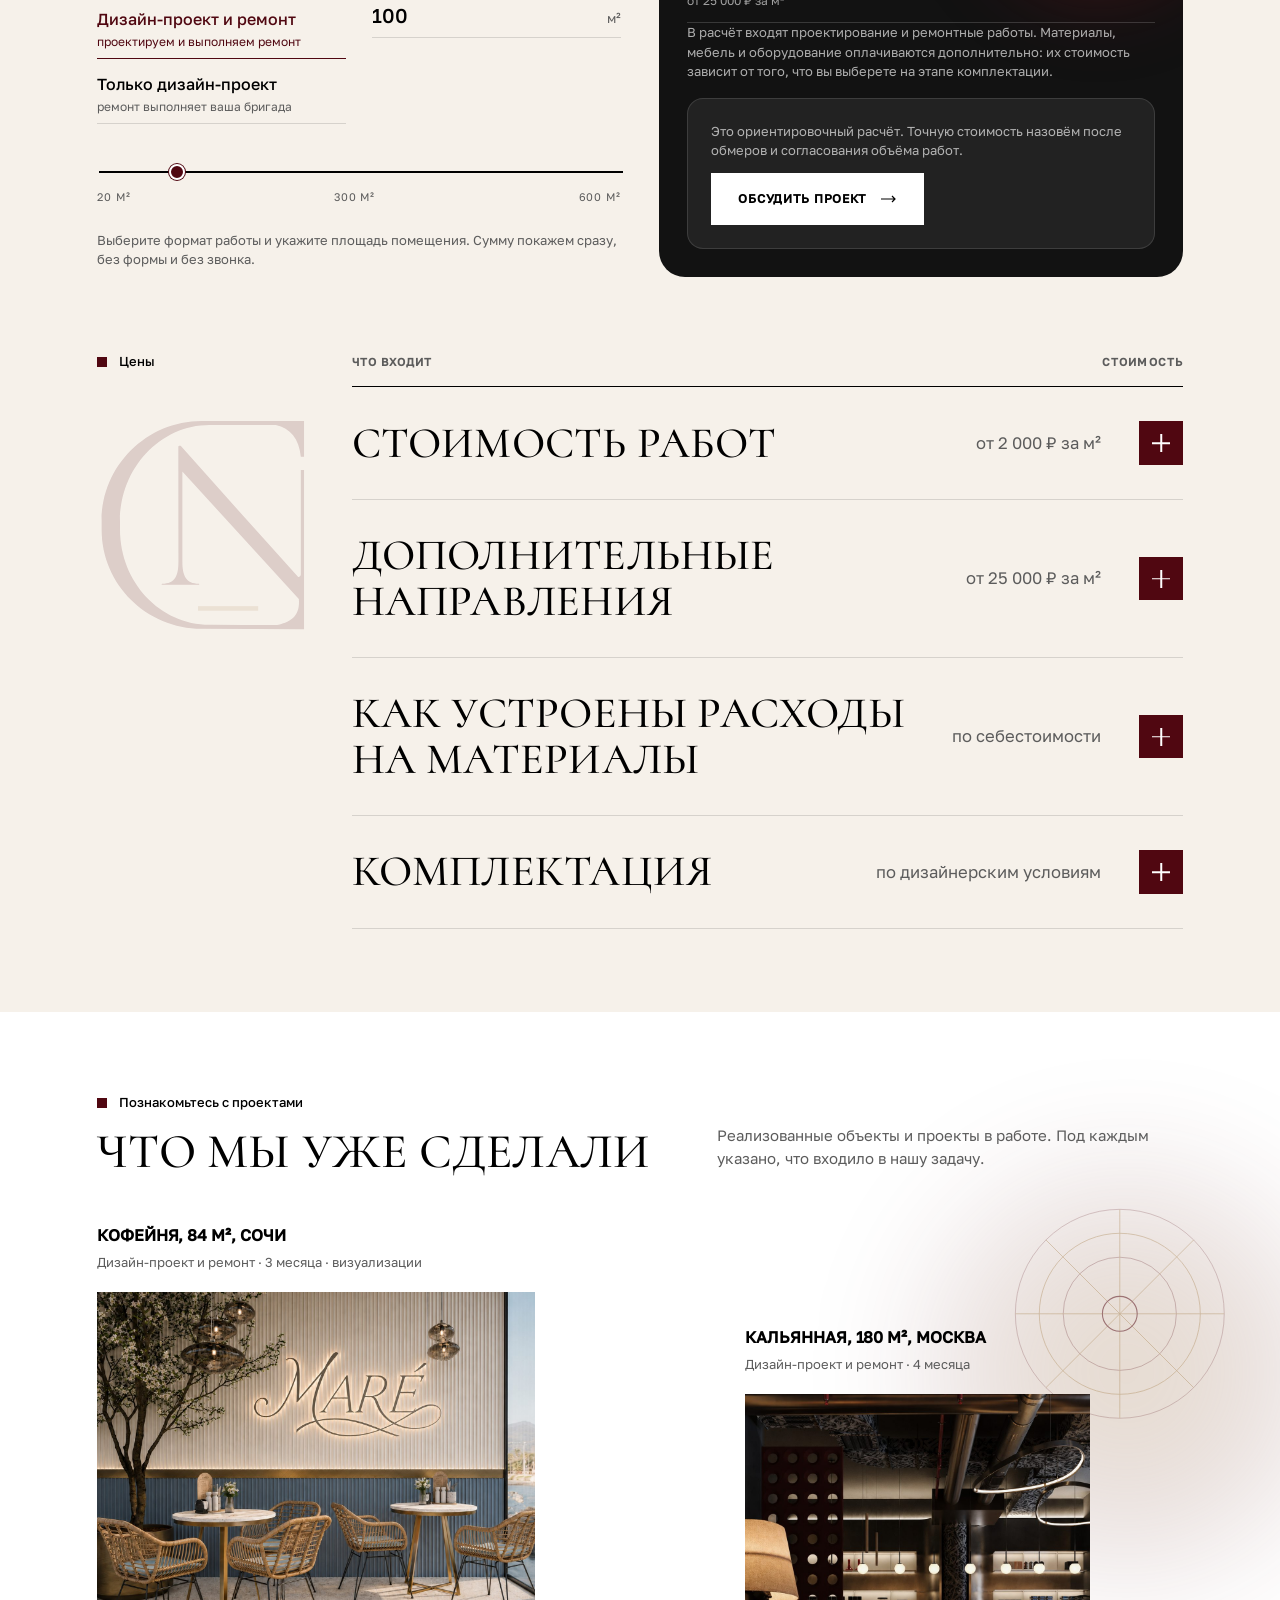
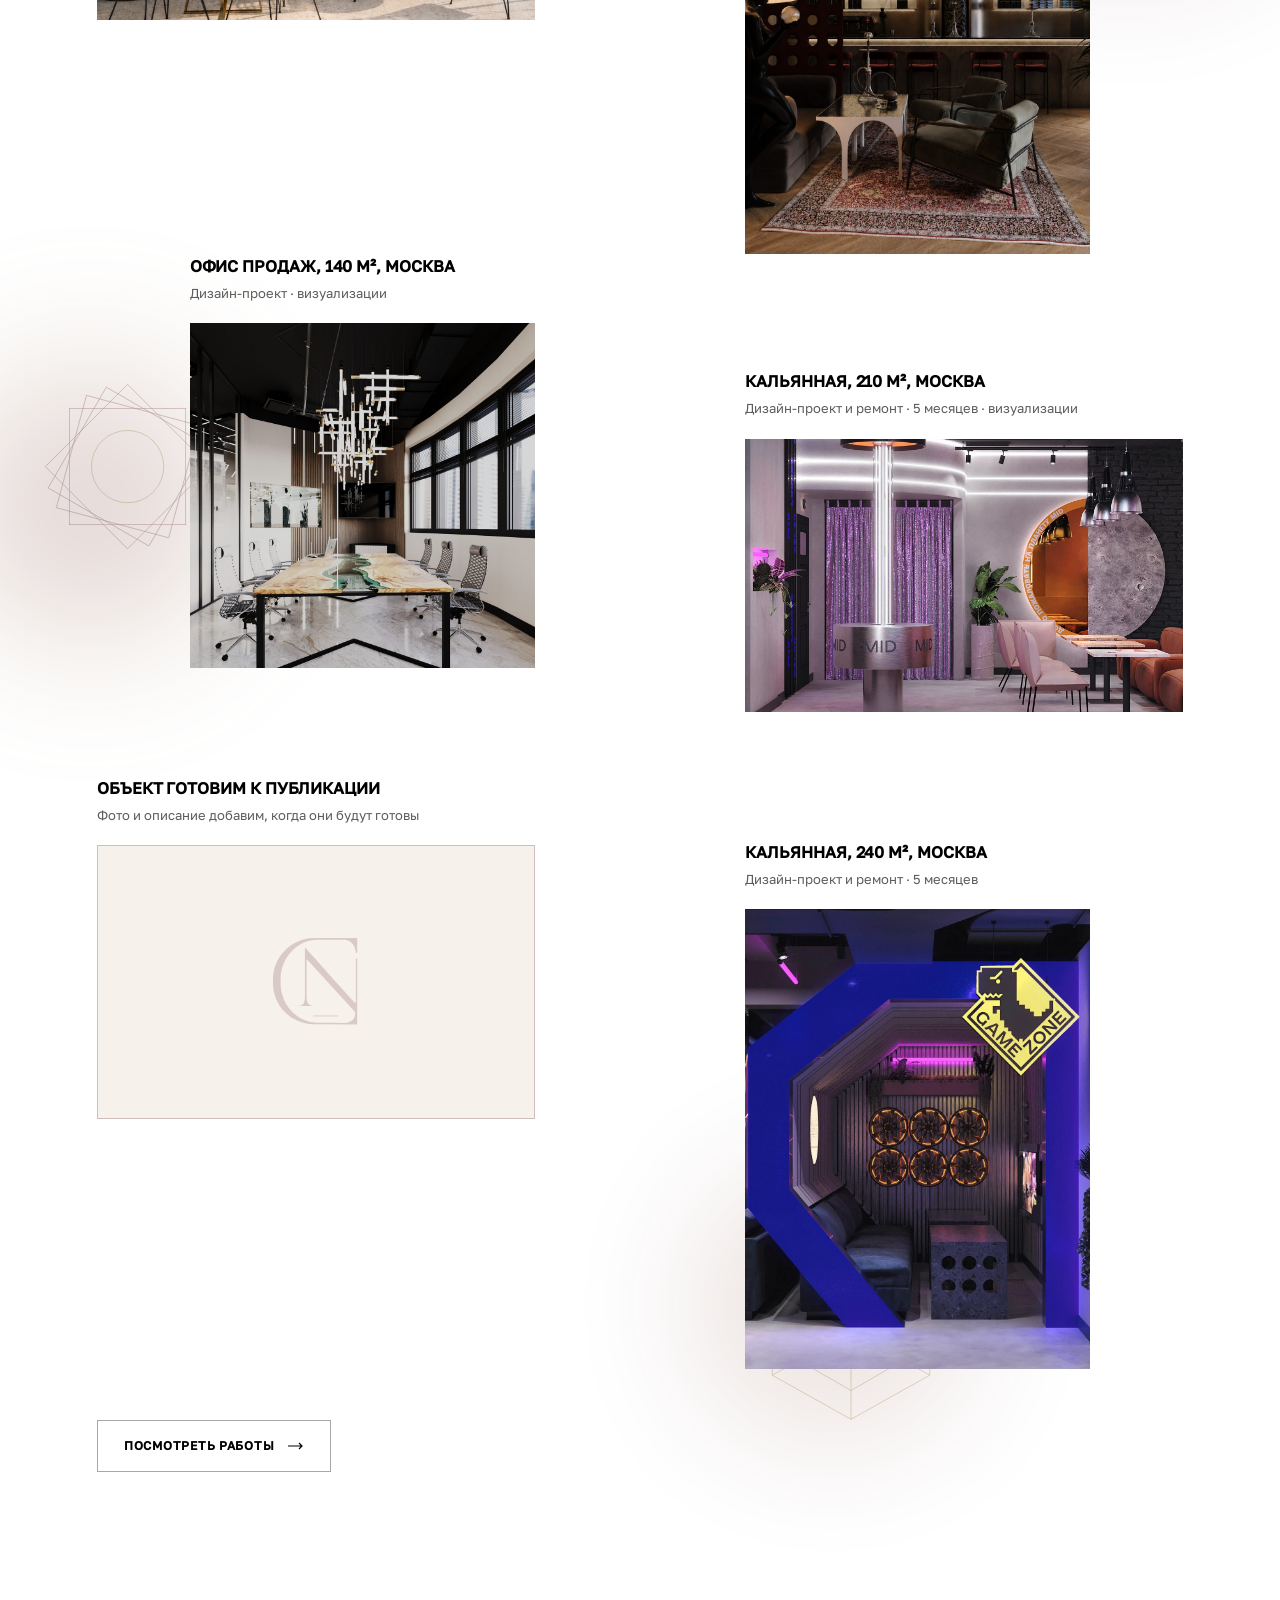
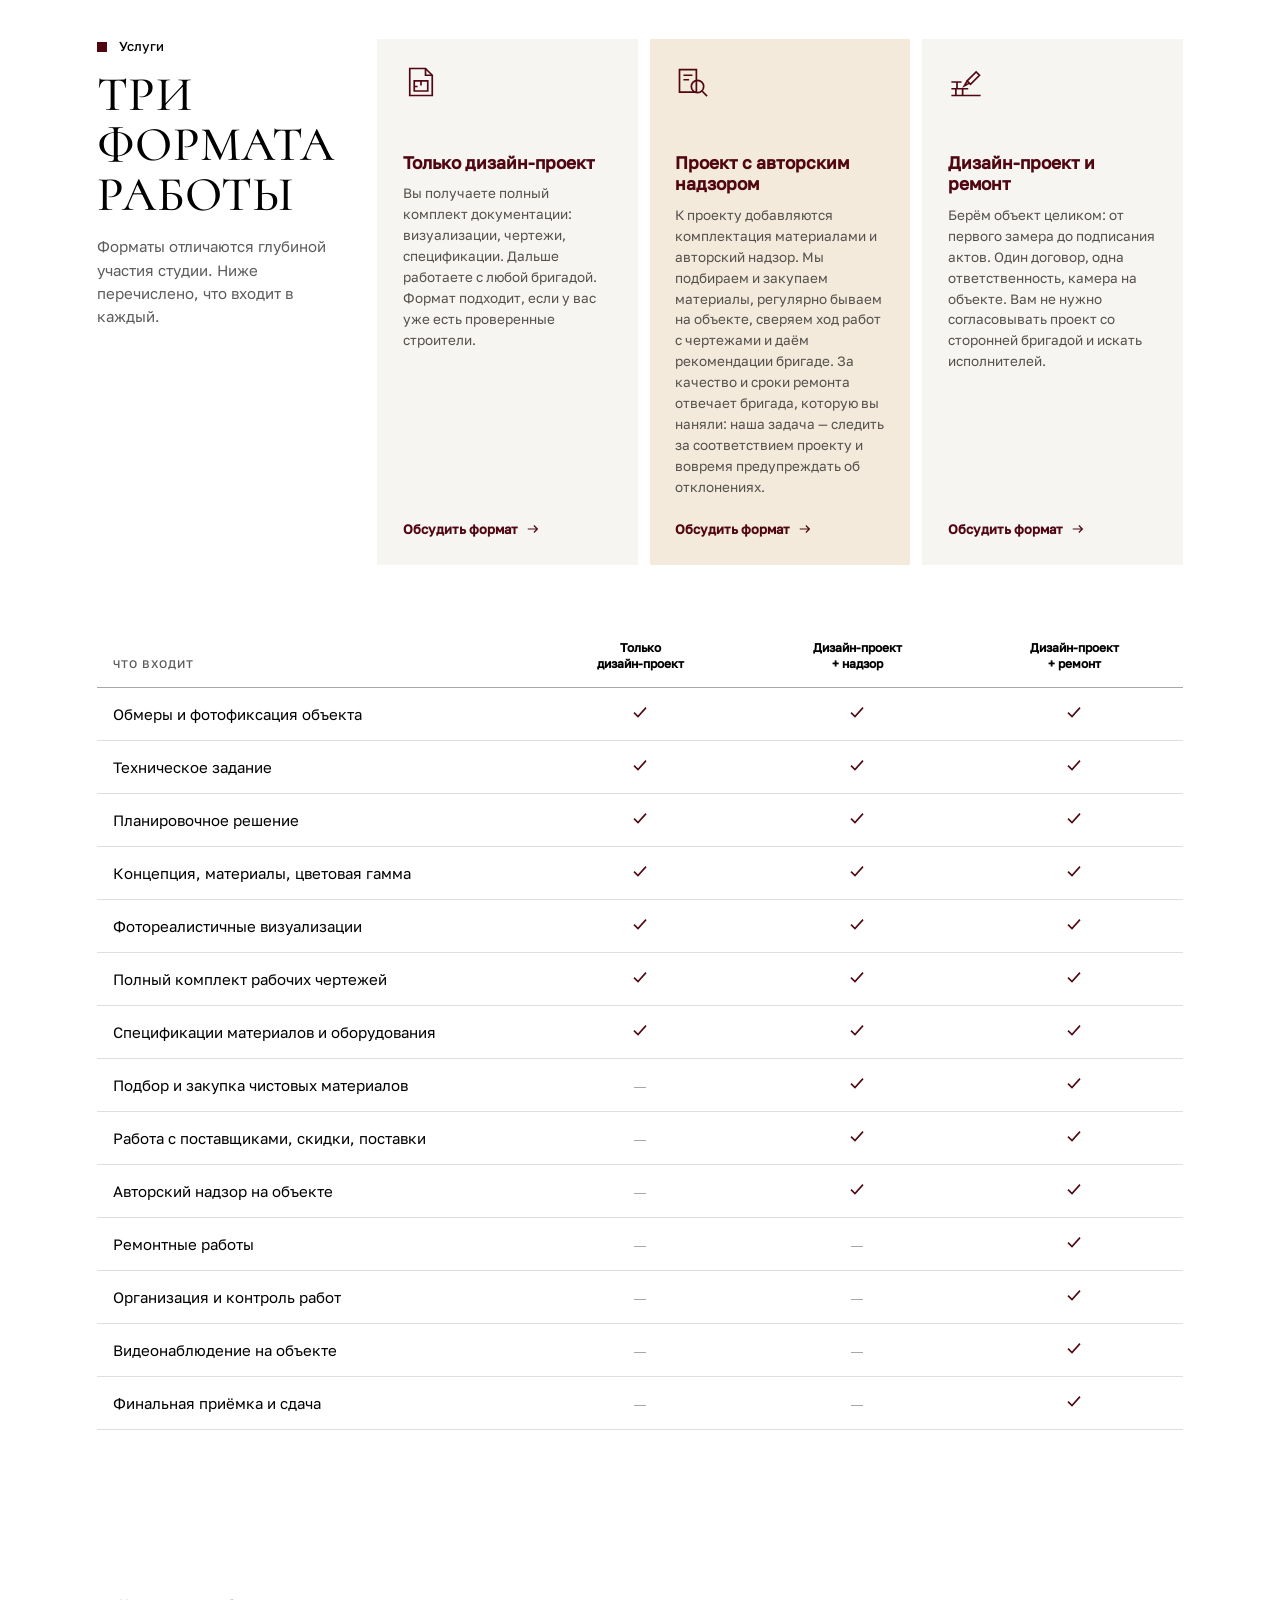
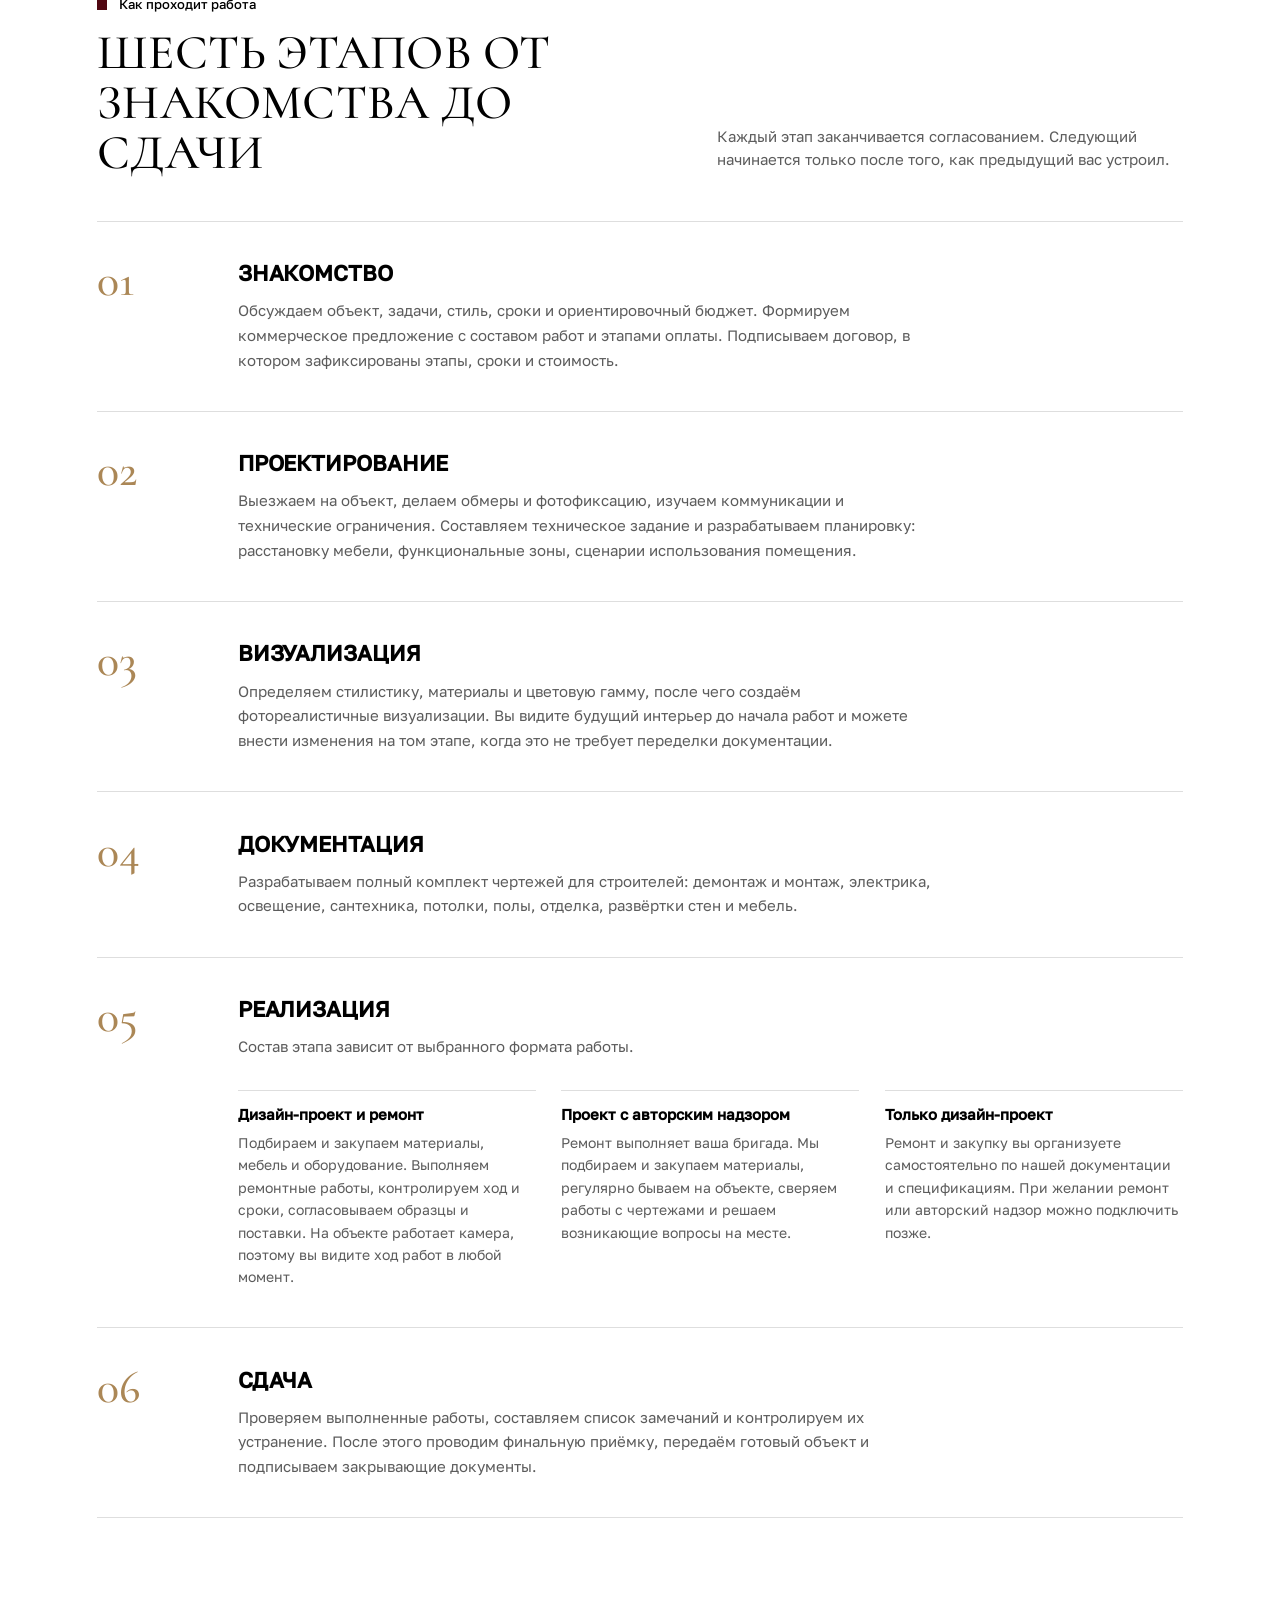
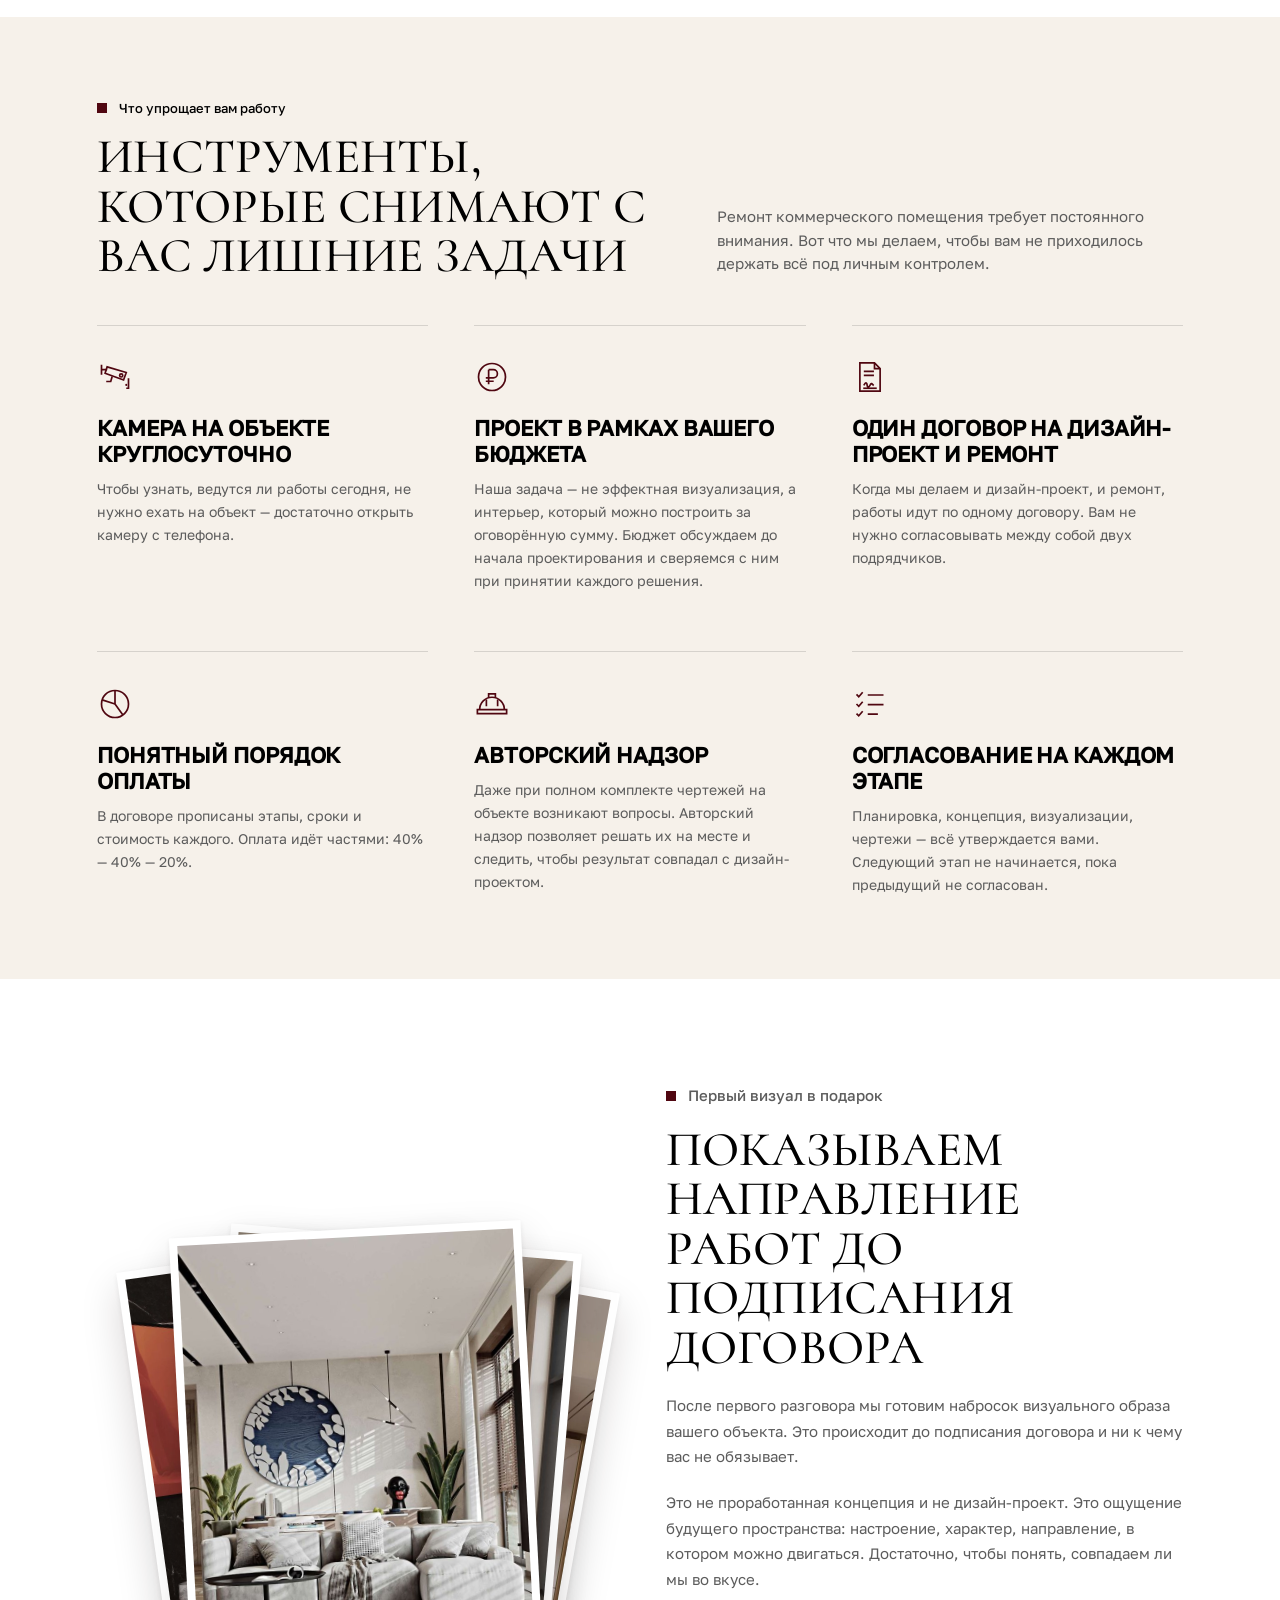
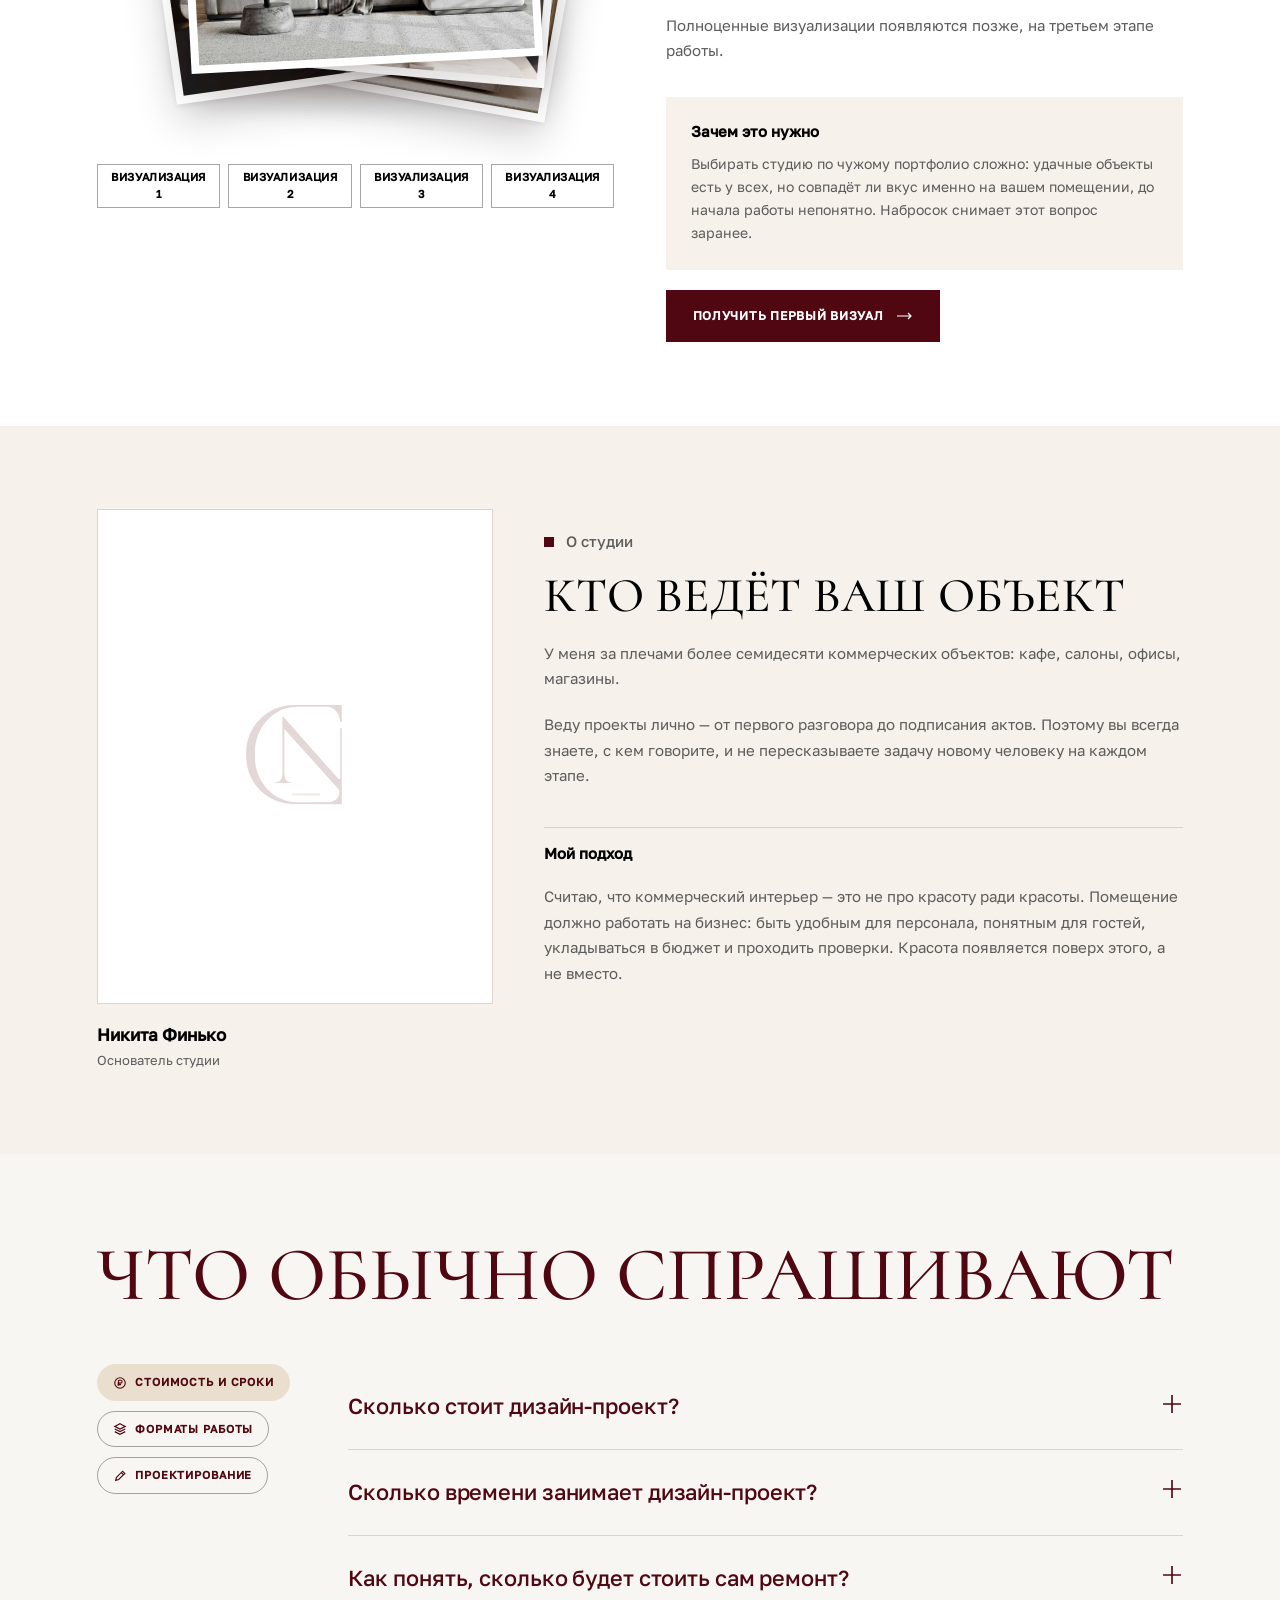
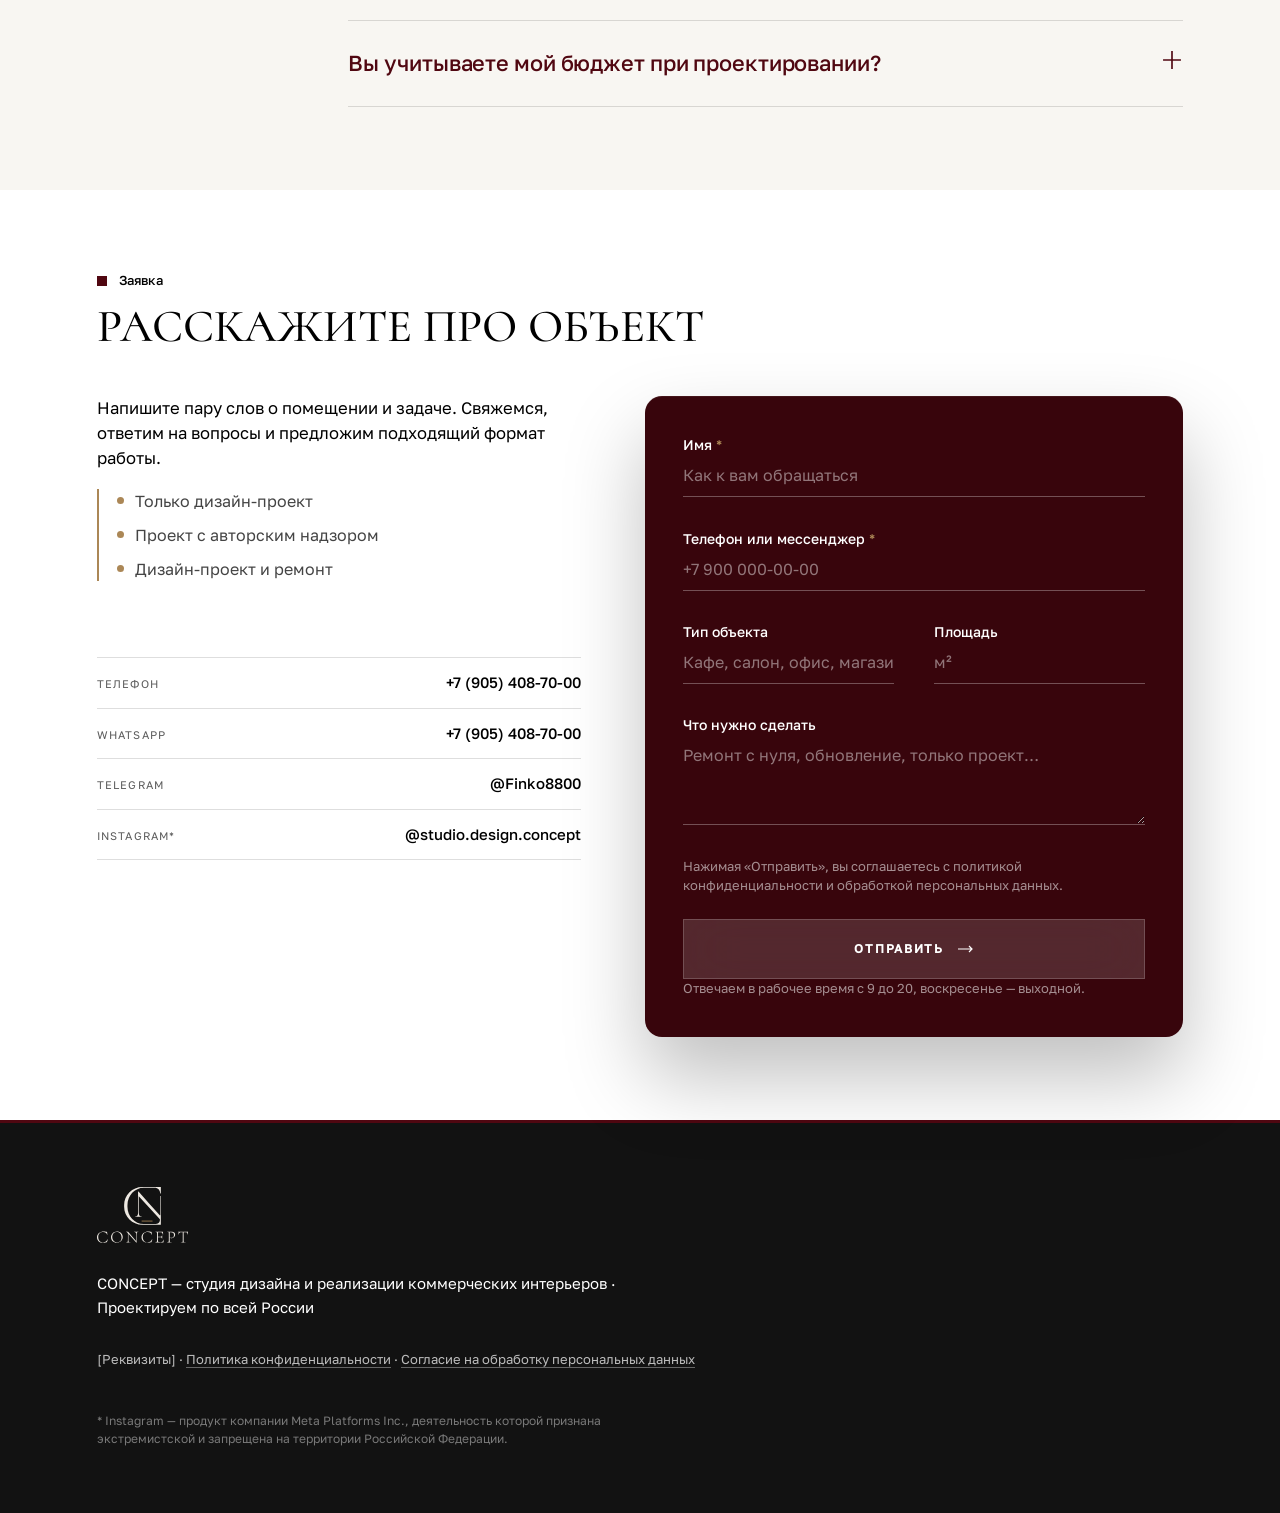
==== commit b5c87e6b: "Утверждённые клиентом варианты блоков Оставлены: первый экран — с меню по углам, Услуги — 2, Как про" ====
--- a/index.html
+++ b/index.html
@@ -507,20 +507,49 @@
      БЛОК 4 — УСЛУГИ
      ============================================================ -->
 <div class="variants" data-block="services" data-label="Услуги" id="services">
-<section class="section section--sand" data-variant="1">
+<section class="section svc2" data-variant="1">
   <div class="wrap">
-
-    <div class="sec-head">
-      <div>
+    <div class="svc2__top" data-rail>
+      <div class="svc2__head">
         <p class="eyebrow">Услуги</p>
         <h2 class="h2">Три формата работы</h2>
-      </div>
-      <div class="sec-head__aside">
         <p class="lead">Форматы отличаются глубиной участия студии. Ниже перечислено, что входит в каждый.</p>
       </div>
-    </div>
-
-    <!-- На узком экране таблица листается вбок, первая колонка закреплена -->
+      <div class="svc2__rail">
+        <div class="svc2__cards rail__track" tabindex="0" role="region" aria-label="Форматы работы">
+          <article class="svc2__card">
+            <svg class="svc2__icon" aria-hidden="true" focusable="false"><use href="#i-plan"/></svg>
+            <div class="svc2__body">
+              <h3 class="svc2__title">Только дизайн-проект</h3>
+              <p>Вы получаете полный комплект документации: визуализации, чертежи, спецификации. Дальше работаете с любой бригадой. Формат подходит, если у вас уже есть проверенные строители.</p>
+              <a class="svc2__more" href="#contacts">Обсудить формат <svg class="ico ico--arrow" aria-hidden="true" focusable="false"><use href="#i-arrow"/></svg></a>
+            </div>
+          </article>
+          <article class="svc2__card">
+            <svg class="svc2__icon" aria-hidden="true" focusable="false"><use href="#i-loupe"/></svg>
+            <div class="svc2__body">
+              <h3 class="svc2__title">Проект с авторским надзором</h3>
+              <p>К проекту добавляются комплектация материалами и авторский надзор. Мы подбираем и закупаем материалы, регулярно бываем на объекте, сверяем ход работ с чертежами и даём рекомендации бригаде. За качество и сроки ремонта отвечает бригада, которую вы наняли: наша задача — следить за соответствием проекту и вовремя предупреждать об отклонениях.</p>
+              <a class="svc2__more" href="#contacts">Обсудить формат <svg class="ico ico--arrow" aria-hidden="true" focusable="false"><use href="#i-arrow"/></svg></a>
+            </div>
+          </article>
+          <article class="svc2__card">
+            <svg class="svc2__icon" aria-hidden="true" focusable="false"><use href="#i-build"/></svg>
+            <div class="svc2__body">
+              <h3 class="svc2__title">Дизайн-проект и ремонт</h3>
+              <p>Берём объект целиком: от первого замера до подписания актов. Один договор, одна ответственность, камера на объекте. Вам не нужно согласовывать проект со сторонней бригадой и искать исполнителей.</p>
+              <a class="svc2__more" href="#contacts">Обсудить формат <svg class="ico ico--arrow" aria-hidden="true" focusable="false"><use href="#i-arrow"/></svg></a>
+            </div>
+          </article>
+        </div>
+      <div class="rail__nav">
+        <span class="rail__bar" aria-hidden="true"><i></i></span>
+        <button class="rail__btn rail__btn--prev" type="button" aria-label="Форматы: назад"><svg class="ico" aria-hidden="true" focusable="false"><use href="#i-arrow"/></svg></button>
+        <button class="rail__btn rail__btn--next" type="button" aria-label="Форматы: вперёд"><svg class="ico" aria-hidden="true" focusable="false"><use href="#i-arrow"/></svg></button>
+      </div>
+      </div>
+    </div>
+
     <div class="fmt__scroll" tabindex="0" role="region" aria-label="Что входит в каждый формат">
       <table class="fmt">
         <thead>
@@ -549,220 +578,6 @@
         </tbody>
       </table>
     </div>
-
-    <div class="fmt__cards">
-      <article class="fmt__card">
-        <h3 class="h3">Только дизайн-проект</h3>
-        <p>Вы получаете полный комплект документации: визуализации, чертежи, спецификации. Дальше работаете с любой бригадой. Формат подходит, если у вас уже есть проверенные строители.</p>
-      </article>
-      <article class="fmt__card">
-        <h3 class="h3">Проект с авторским надзором</h3>
-        <p>К проекту добавляются комплектация материалами и авторский надзор. Мы подбираем и закупаем материалы, регулярно бываем на объекте, сверяем ход работ с чертежами и даём рекомендации бригаде. За качество и сроки ремонта отвечает бригада, которую вы наняли: наша задача — следить за соответствием проекту и вовремя предупреждать об отклонениях.</p>
-      </article>
-      <article class="fmt__card">
-        <h3 class="h3">Дизайн-проект и ремонт</h3>
-        <p>Берём объект целиком: от первого замера до подписания актов. Один договор, одна ответственность, камера на объекте. Вам не нужно согласовывать проект со сторонней бригадой и искать исполнителей.</p>
-      </article>
-    </div>
-
-  </div>
-</section>
-
-<!-- Вариант 2 (petspan): карточки форматов над таблицей.
-     «Обсудить формат» — новая подпись по просьбе заказчика, в «Тексты CONCEPT» её нет. -->
-<section class="section svc2" data-variant="2">
-  <div class="wrap">
-    <div class="svc2__top" data-rail>
-      <div class="svc2__head">
-        <p class="eyebrow">Услуги</p>
-        <h2 class="h2">Три формата работы</h2>
-        <p class="lead">Форматы отличаются глубиной участия студии. Ниже перечислено, что входит в каждый.</p>
-      </div>
-      <div class="svc2__rail">
-        <div class="svc2__cards rail__track" tabindex="0" role="region" aria-label="Форматы работы">
-          <article class="svc2__card">
-            <svg class="svc2__icon" aria-hidden="true" focusable="false"><use href="#i-plan"/></svg>
-            <div class="svc2__body">
-              <h3 class="svc2__title">Только дизайн-проект</h3>
-              <p>Вы получаете полный комплект документации: визуализации, чертежи, спецификации. Дальше работаете с любой бригадой. Формат подходит, если у вас уже есть проверенные строители.</p>
-              <a class="svc2__more" href="#contacts">Обсудить формат <svg class="ico ico--arrow" aria-hidden="true" focusable="false"><use href="#i-arrow"/></svg></a>
-            </div>
-          </article>
-          <article class="svc2__card">
-            <svg class="svc2__icon" aria-hidden="true" focusable="false"><use href="#i-loupe"/></svg>
-            <div class="svc2__body">
-              <h3 class="svc2__title">Проект с авторским надзором</h3>
-              <p>К проекту добавляются комплектация материалами и авторский надзор. Мы подбираем и закупаем материалы, регулярно бываем на объекте, сверяем ход работ с чертежами и даём рекомендации бригаде. За качество и сроки ремонта отвечает бригада, которую вы наняли: наша задача — следить за соответствием проекту и вовремя предупреждать об отклонениях.</p>
-              <a class="svc2__more" href="#contacts">Обсудить формат <svg class="ico ico--arrow" aria-hidden="true" focusable="false"><use href="#i-arrow"/></svg></a>
-            </div>
-          </article>
-          <article class="svc2__card">
-            <svg class="svc2__icon" aria-hidden="true" focusable="false"><use href="#i-build"/></svg>
-            <div class="svc2__body">
-              <h3 class="svc2__title">Дизайн-проект и ремонт</h3>
-              <p>Берём объект целиком: от первого замера до подписания актов. Один договор, одна ответственность, камера на объекте. Вам не нужно согласовывать проект со сторонней бригадой и искать исполнителей.</p>
-              <a class="svc2__more" href="#contacts">Обсудить формат <svg class="ico ico--arrow" aria-hidden="true" focusable="false"><use href="#i-arrow"/></svg></a>
-            </div>
-          </article>
-        </div>
-      <div class="rail__nav">
-        <span class="rail__bar" aria-hidden="true"><i></i></span>
-        <button class="rail__btn rail__btn--prev" type="button" aria-label="Форматы: назад"><svg class="ico" aria-hidden="true" focusable="false"><use href="#i-arrow"/></svg></button>
-        <button class="rail__btn rail__btn--next" type="button" aria-label="Форматы: вперёд"><svg class="ico" aria-hidden="true" focusable="false"><use href="#i-arrow"/></svg></button>
-      </div>
-      </div>
-    </div>
-
-    <div class="fmt__scroll" tabindex="0" role="region" aria-label="Что входит в каждый формат">
-      <table class="fmt">
-        <thead>
-          <tr>
-            <th scope="col">Что входит</th>
-            <th scope="col">Только<br>дизайн-проект</th>
-            <th scope="col">Дизайн-проект<br>+ надзор</th>
-            <th scope="col">Дизайн-проект<br>+ ремонт</th>
-          </tr>
-        </thead>
-        <tbody>
-          <tr><th scope="row">Обмеры и фотофиксация объекта</th><td class="is-yes"><span class="visually-hidden">да</span></td><td class="is-yes"><span class="visually-hidden">да</span></td><td class="is-yes"><span class="visually-hidden">да</span></td></tr>
-          <tr><th scope="row">Техническое задание</th><td class="is-yes"><span class="visually-hidden">да</span></td><td class="is-yes"><span class="visually-hidden">да</span></td><td class="is-yes"><span class="visually-hidden">да</span></td></tr>
-          <tr><th scope="row">Планировочное решение</th><td class="is-yes"><span class="visually-hidden">да</span></td><td class="is-yes"><span class="visually-hidden">да</span></td><td class="is-yes"><span class="visually-hidden">да</span></td></tr>
-          <tr><th scope="row">Концепция, материалы, цветовая гамма</th><td class="is-yes"><span class="visually-hidden">да</span></td><td class="is-yes"><span class="visually-hidden">да</span></td><td class="is-yes"><span class="visually-hidden">да</span></td></tr>
-          <tr><th scope="row">Фотореалистичные визуализации</th><td class="is-yes"><span class="visually-hidden">да</span></td><td class="is-yes"><span class="visually-hidden">да</span></td><td class="is-yes"><span class="visually-hidden">да</span></td></tr>
-          <tr><th scope="row">Полный комплект рабочих чертежей</th><td class="is-yes"><span class="visually-hidden">да</span></td><td class="is-yes"><span class="visually-hidden">да</span></td><td class="is-yes"><span class="visually-hidden">да</span></td></tr>
-          <tr><th scope="row">Спецификации материалов и оборудования</th><td class="is-yes"><span class="visually-hidden">да</span></td><td class="is-yes"><span class="visually-hidden">да</span></td><td class="is-yes"><span class="visually-hidden">да</span></td></tr>
-          <tr><th scope="row">Подбор и закупка чистовых материалов</th><td class="is-no"><span class="visually-hidden">нет</span></td><td class="is-yes"><span class="visually-hidden">да</span></td><td class="is-yes"><span class="visually-hidden">да</span></td></tr>
-          <tr><th scope="row">Работа с поставщиками, скидки, поставки</th><td class="is-no"><span class="visually-hidden">нет</span></td><td class="is-yes"><span class="visually-hidden">да</span></td><td class="is-yes"><span class="visually-hidden">да</span></td></tr>
-          <tr><th scope="row">Авторский надзор на объекте</th><td class="is-no"><span class="visually-hidden">нет</span></td><td class="is-yes"><span class="visually-hidden">да</span></td><td class="is-yes"><span class="visually-hidden">да</span></td></tr>
-          <tr><th scope="row">Ремонтные работы</th><td class="is-no"><span class="visually-hidden">нет</span></td><td class="is-no"><span class="visually-hidden">нет</span></td><td class="is-yes"><span class="visually-hidden">да</span></td></tr>
-          <tr><th scope="row">Организация и контроль работ</th><td class="is-no"><span class="visually-hidden">нет</span></td><td class="is-no"><span class="visually-hidden">нет</span></td><td class="is-yes"><span class="visually-hidden">да</span></td></tr>
-          <tr><th scope="row">Видеонаблюдение на объекте</th><td class="is-no"><span class="visually-hidden">нет</span></td><td class="is-no"><span class="visually-hidden">нет</span></td><td class="is-yes"><span class="visually-hidden">да</span></td></tr>
-          <tr><th scope="row">Финальная приёмка и сдача</th><td class="is-no"><span class="visually-hidden">нет</span></td><td class="is-no"><span class="visually-hidden">нет</span></td><td class="is-yes"><span class="visually-hidden">да</span></td></tr>
-        </tbody>
-      </table>
-    </div>
-  </div>
-</section>
-
-<!-- Вариант 3 (dotconnect): заголовок карточки ведёт на заявку, фото снизу.
-     ЗАГЛУШКИ ФОТО: services/design.jpg, supervision.jpg, turnkey.jpg -->
-<section class="section svc3" data-variant="3">
-  <div class="wrap">
-    <div class="sec-head">
-      <div>
-        <p class="eyebrow">Услуги</p>
-        <h2 class="h2">Три формата работы</h2>
-      </div>
-      <div class="sec-head__aside"><p class="lead">Форматы отличаются глубиной участия студии. Ниже перечислено, что входит в каждый.</p></div>
-    </div>
-
-    <div class="svc3__grid">
-        <article class="svc3__card">
-          <a class="svc3__title" href="#contacts"><span class="svc3__dot"><svg class="ico ico--arrow" aria-hidden="true" focusable="false"><use href="#i-arrow"/></svg></span><span>Только дизайн-проект</span></a>
-          <p>Вы получаете полный комплект документации: визуализации, чертежи, спецификации. Дальше работаете с любой бригадой. Формат подходит, если у вас уже есть проверенные строители.</p>
-          <div class="ph ph--sand svc3__ph" data-photo="assets/photo/services/design.jpg" role="img" aria-label="Место под фото"></div>
-        </article>
-        <article class="svc3__card">
-          <a class="svc3__title" href="#contacts"><span class="svc3__dot"><svg class="ico ico--arrow" aria-hidden="true" focusable="false"><use href="#i-arrow"/></svg></span><span>Проект с авторским надзором</span></a>
-          <p>К проекту добавляются комплектация материалами и авторский надзор. Мы подбираем и закупаем материалы, регулярно бываем на объекте, сверяем ход работ с чертежами и даём рекомендации бригаде. За качество и сроки ремонта отвечает бригада, которую вы наняли: наша задача — следить за соответствием проекту и вовремя предупреждать об отклонениях.</p>
-          <div class="ph ph--sand svc3__ph" data-photo="assets/photo/services/supervision.jpg" role="img" aria-label="Место под фото"></div>
-        </article>
-        <article class="svc3__card">
-          <a class="svc3__title" href="#contacts"><span class="svc3__dot"><svg class="ico ico--arrow" aria-hidden="true" focusable="false"><use href="#i-arrow"/></svg></span><span>Дизайн-проект и ремонт</span></a>
-          <p>Берём объект целиком: от первого замера до подписания актов. Один договор, одна ответственность, камера на объекте. Вам не нужно согласовывать проект со сторонней бригадой и искать исполнителей.</p>
-          <div class="ph ph--sand svc3__ph" data-photo="assets/photo/services/turnkey.jpg" role="img" aria-label="Место под фото"></div>
-        </article>
-    </div>
-
-    <div class="fmt__scroll" tabindex="0" role="region" aria-label="Что входит в каждый формат">
-      <table class="fmt">
-        <thead>
-          <tr>
-            <th scope="col">Что входит</th>
-            <th scope="col">Только<br>дизайн-проект</th>
-            <th scope="col">Дизайн-проект<br>+ надзор</th>
-            <th scope="col">Дизайн-проект<br>+ ремонт</th>
-          </tr>
-        </thead>
-        <tbody>
-          <tr><th scope="row">Обмеры и фотофиксация объекта</th><td class="is-yes"><span class="visually-hidden">да</span></td><td class="is-yes"><span class="visually-hidden">да</span></td><td class="is-yes"><span class="visually-hidden">да</span></td></tr>
-          <tr><th scope="row">Техническое задание</th><td class="is-yes"><span class="visually-hidden">да</span></td><td class="is-yes"><span class="visually-hidden">да</span></td><td class="is-yes"><span class="visually-hidden">да</span></td></tr>
-          <tr><th scope="row">Планировочное решение</th><td class="is-yes"><span class="visually-hidden">да</span></td><td class="is-yes"><span class="visually-hidden">да</span></td><td class="is-yes"><span class="visually-hidden">да</span></td></tr>
-          <tr><th scope="row">Концепция, материалы, цветовая гамма</th><td class="is-yes"><span class="visually-hidden">да</span></td><td class="is-yes"><span class="visually-hidden">да</span></td><td class="is-yes"><span class="visually-hidden">да</span></td></tr>
-          <tr><th scope="row">Фотореалистичные визуализации</th><td class="is-yes"><span class="visually-hidden">да</span></td><td class="is-yes"><span class="visually-hidden">да</span></td><td class="is-yes"><span class="visually-hidden">да</span></td></tr>
-          <tr><th scope="row">Полный комплект рабочих чертежей</th><td class="is-yes"><span class="visually-hidden">да</span></td><td class="is-yes"><span class="visually-hidden">да</span></td><td class="is-yes"><span class="visually-hidden">да</span></td></tr>
-          <tr><th scope="row">Спецификации материалов и оборудования</th><td class="is-yes"><span class="visually-hidden">да</span></td><td class="is-yes"><span class="visually-hidden">да</span></td><td class="is-yes"><span class="visually-hidden">да</span></td></tr>
-          <tr><th scope="row">Подбор и закупка чистовых материалов</th><td class="is-no"><span class="visually-hidden">нет</span></td><td class="is-yes"><span class="visually-hidden">да</span></td><td class="is-yes"><span class="visually-hidden">да</span></td></tr>
-          <tr><th scope="row">Работа с поставщиками, скидки, поставки</th><td class="is-no"><span class="visually-hidden">нет</span></td><td class="is-yes"><span class="visually-hidden">да</span></td><td class="is-yes"><span class="visually-hidden">да</span></td></tr>
-          <tr><th scope="row">Авторский надзор на объекте</th><td class="is-no"><span class="visually-hidden">нет</span></td><td class="is-yes"><span class="visually-hidden">да</span></td><td class="is-yes"><span class="visually-hidden">да</span></td></tr>
-          <tr><th scope="row">Ремонтные работы</th><td class="is-no"><span class="visually-hidden">нет</span></td><td class="is-no"><span class="visually-hidden">нет</span></td><td class="is-yes"><span class="visually-hidden">да</span></td></tr>
-          <tr><th scope="row">Организация и контроль работ</th><td class="is-no"><span class="visually-hidden">нет</span></td><td class="is-no"><span class="visually-hidden">нет</span></td><td class="is-yes"><span class="visually-hidden">да</span></td></tr>
-          <tr><th scope="row">Видеонаблюдение на объекте</th><td class="is-no"><span class="visually-hidden">нет</span></td><td class="is-no"><span class="visually-hidden">нет</span></td><td class="is-yes"><span class="visually-hidden">да</span></td></tr>
-          <tr><th scope="row">Финальная приёмка и сдача</th><td class="is-no"><span class="visually-hidden">нет</span></td><td class="is-no"><span class="visually-hidden">нет</span></td><td class="is-yes"><span class="visually-hidden">да</span></td></tr>
-        </tbody>
-      </table>
-    </div>
-  </div>
-</section>
-
-<!-- Вариант 4 (Juniper): фото сверху карточки, кнопки нет — сразу таблица.
-     ЗАГЛУШКИ ФОТО: те же три кадра, что в варианте 3 -->
-<section class="section svc4" data-variant="4" data-tone="dark">
-  <div class="wrap">
-    <div class="svc4__head">
-      <p class="eyebrow">Услуги</p>
-      <h2 class="h2">Три формата работы</h2>
-      <p class="lead">Форматы отличаются глубиной участия студии. Ниже перечислено, что входит в каждый.</p>
-    </div>
-
-    <div class="svc4__grid">
-        <article class="svc4__card">
-          <div class="ph ph--sand svc4__ph" data-photo="assets/photo/services/design.jpg" role="img" aria-label="Место под фото"></div>
-          <h3 class="svc4__title">Только дизайн-проект</h3>
-          <p>Вы получаете полный комплект документации: визуализации, чертежи, спецификации. Дальше работаете с любой бригадой. Формат подходит, если у вас уже есть проверенные строители.</p>
-        </article>
-        <article class="svc4__card">
-          <div class="ph ph--sand svc4__ph" data-photo="assets/photo/services/supervision.jpg" role="img" aria-label="Место под фото"></div>
-          <h3 class="svc4__title">Проект с авторским надзором</h3>
-          <p>К проекту добавляются комплектация материалами и авторский надзор. Мы подбираем и закупаем материалы, регулярно бываем на объекте, сверяем ход работ с чертежами и даём рекомендации бригаде. За качество и сроки ремонта отвечает бригада, которую вы наняли: наша задача — следить за соответствием проекту и вовремя предупреждать об отклонениях.</p>
-        </article>
-        <article class="svc4__card">
-          <div class="ph ph--sand svc4__ph" data-photo="assets/photo/services/turnkey.jpg" role="img" aria-label="Место под фото"></div>
-          <h3 class="svc4__title">Дизайн-проект и ремонт</h3>
-          <p>Берём объект целиком: от первого замера до подписания актов. Один договор, одна ответственность, камера на объекте. Вам не нужно согласовывать проект со сторонней бригадой и искать исполнителей.</p>
-        </article>
-    </div>
-
-    <div class="svc4__table">
-      <div class="fmt__scroll" tabindex="0" role="region" aria-label="Что входит в каждый формат">
-      <table class="fmt">
-        <thead>
-          <tr>
-            <th scope="col">Что входит</th>
-            <th scope="col">Только<br>дизайн-проект</th>
-            <th scope="col">Дизайн-проект<br>+ надзор</th>
-            <th scope="col">Дизайн-проект<br>+ ремонт</th>
-          </tr>
-        </thead>
-        <tbody>
-          <tr><th scope="row">Обмеры и фотофиксация объекта</th><td class="is-yes"><span class="visually-hidden">да</span></td><td class="is-yes"><span class="visually-hidden">да</span></td><td class="is-yes"><span class="visually-hidden">да</span></td></tr>
-          <tr><th scope="row">Техническое задание</th><td class="is-yes"><span class="visually-hidden">да</span></td><td class="is-yes"><span class="visually-hidden">да</span></td><td class="is-yes"><span class="visually-hidden">да</span></td></tr>
-          <tr><th scope="row">Планировочное решение</th><td class="is-yes"><span class="visually-hidden">да</span></td><td class="is-yes"><span class="visually-hidden">да</span></td><td class="is-yes"><span class="visually-hidden">да</span></td></tr>
-          <tr><th scope="row">Концепция, материалы, цветовая гамма</th><td class="is-yes"><span class="visually-hidden">да</span></td><td class="is-yes"><span class="visually-hidden">да</span></td><td class="is-yes"><span class="visually-hidden">да</span></td></tr>
-          <tr><th scope="row">Фотореалистичные визуализации</th><td class="is-yes"><span class="visually-hidden">да</span></td><td class="is-yes"><span class="visually-hidden">да</span></td><td class="is-yes"><span class="visually-hidden">да</span></td></tr>
-          <tr><th scope="row">Полный комплект рабочих чертежей</th><td class="is-yes"><span class="visually-hidden">да</span></td><td class="is-yes"><span class="visually-hidden">да</span></td><td class="is-yes"><span class="visually-hidden">да</span></td></tr>
-          <tr><th scope="row">Спецификации материалов и оборудования</th><td class="is-yes"><span class="visually-hidden">да</span></td><td class="is-yes"><span class="visually-hidden">да</span></td><td class="is-yes"><span class="visually-hidden">да</span></td></tr>
-          <tr><th scope="row">Подбор и закупка чистовых материалов</th><td class="is-no"><span class="visually-hidden">нет</span></td><td class="is-yes"><span class="visually-hidden">да</span></td><td class="is-yes"><span class="visually-hidden">да</span></td></tr>
-          <tr><th scope="row">Работа с поставщиками, скидки, поставки</th><td class="is-no"><span class="visually-hidden">нет</span></td><td class="is-yes"><span class="visually-hidden">да</span></td><td class="is-yes"><span class="visually-hidden">да</span></td></tr>
-          <tr><th scope="row">Авторский надзор на объекте</th><td class="is-no"><span class="visually-hidden">нет</span></td><td class="is-yes"><span class="visually-hidden">да</span></td><td class="is-yes"><span class="visually-hidden">да</span></td></tr>
-          <tr><th scope="row">Ремонтные работы</th><td class="is-no"><span class="visually-hidden">нет</span></td><td class="is-no"><span class="visually-hidden">нет</span></td><td class="is-yes"><span class="visually-hidden">да</span></td></tr>
-          <tr><th scope="row">Организация и контроль работ</th><td class="is-no"><span class="visually-hidden">нет</span></td><td class="is-no"><span class="visually-hidden">нет</span></td><td class="is-yes"><span class="visually-hidden">да</span></td></tr>
-          <tr><th scope="row">Видеонаблюдение на объекте</th><td class="is-no"><span class="visually-hidden">нет</span></td><td class="is-no"><span class="visually-hidden">нет</span></td><td class="is-yes"><span class="visually-hidden">да</span></td></tr>
-          <tr><th scope="row">Финальная приёмка и сдача</th><td class="is-no"><span class="visually-hidden">нет</span></td><td class="is-no"><span class="visually-hidden">нет</span></td><td class="is-yes"><span class="visually-hidden">да</span></td></tr>
-        </tbody>
-      </table>
-    </div>
-    </div>
   </div>
 </section>
 </div>
@@ -845,180 +660,6 @@
 
   </div>
 </section>
-
-<!-- Вариант 2 (petspan): заголовок держится слева, этапы наезжают друг на друга.
-     ЗАГЛУШКИ ФОТО: steps/01.jpg … steps/06.jpg -->
-<section class="section stp2" data-variant="2">
-  <div class="wrap stp2__grid">
-    <div class="stp2__head">
-      <p class="eyebrow">Как проходит работа</p>
-      <h2 class="h2">Шесть этапов от знакомства до сдачи</h2>
-      <p class="lead">Каждый этап заканчивается согласованием. Следующий начинается только после того, как предыдущий вас устроил.</p>
-    </div>
-    <ol class="stp2__list">
-        <li class="stp2__card">
-          <div class="stp2__text">
-            <span class="stp2__num">01 <i>/ 06</i></span>
-            <h3 class="stp2__title">Знакомство</h3>
-          <p>Обсуждаем объект, задачи, стиль, сроки и ориентировочный бюджет. Формируем коммерческое предложение с составом работ и этапами оплаты. Подписываем договор, в котором зафиксированы этапы, сроки и стоимость.</p>
-          </div>
-          <div class="ph ph--sand stp2__ph" data-photo="assets/photo/steps/01.jpg" role="img" aria-label="Место под фото"></div>
-        </li>
-        <li class="stp2__card">
-          <div class="stp2__text">
-            <span class="stp2__num">02 <i>/ 06</i></span>
-            <h3 class="stp2__title">Проектирование</h3>
-          <p>Выезжаем на объект, делаем обмеры и фотофиксацию, изучаем коммуникации и технические ограничения. Составляем техническое задание и разрабатываем планировку: расстановку мебели, функциональные зоны, сценарии использования помещения.</p>
-          </div>
-          <div class="ph ph--sand stp2__ph" data-photo="assets/photo/steps/02.jpg" role="img" aria-label="Место под фото"></div>
-        </li>
-        <li class="stp2__card">
-          <div class="stp2__text">
-            <span class="stp2__num">03 <i>/ 06</i></span>
-            <h3 class="stp2__title">Визуализация</h3>
-          <p>Определяем стилистику, материалы и цветовую гамму, после чего создаём фотореалистичные визуализации. Вы видите будущий интерьер до начала работ и можете внести изменения на том этапе, когда это не требует переделки документации.</p>
-          </div>
-          <div class="ph ph--sand stp2__ph" data-photo="assets/photo/steps/03.jpg" role="img" aria-label="Место под фото"></div>
-        </li>
-        <li class="stp2__card">
-          <div class="stp2__text">
-            <span class="stp2__num">04 <i>/ 06</i></span>
-            <h3 class="stp2__title">Документация</h3>
-          <p>Разрабатываем полный комплект чертежей для строителей: демонтаж и монтаж, электрика, освещение, сантехника, потолки, полы, отделка, развёртки стен и мебель.</p>
-          </div>
-          <div class="ph ph--sand stp2__ph" data-photo="assets/photo/steps/04.jpg" role="img" aria-label="Место под фото"></div>
-        </li>
-        <li class="stp2__card">
-          <div class="stp2__text">
-            <span class="stp2__num">05 <i>/ 06</i></span>
-            <h3 class="stp2__title">Реализация</h3>
-          <p>Состав этапа зависит от выбранного формата работы.</p>
-          <div class="stp2__forks">
-            <div class="stp2__fork"><h4 class="h4">Дизайн-проект и ремонт</h4><p>Подбираем и закупаем материалы, мебель и оборудование. Выполняем ремонтные работы, контролируем ход и сроки, согласовываем образцы и поставки. На объекте работает камера, поэтому вы видите ход работ в любой момент.</p></div>
-            <div class="stp2__fork"><h4 class="h4">Проект с авторским надзором</h4><p>Ремонт выполняет ваша бригада. Мы подбираем и закупаем материалы, регулярно бываем на объекте, сверяем работы с чертежами и решаем возникающие вопросы на месте.</p></div>
-            <div class="stp2__fork"><h4 class="h4">Только дизайн-проект</h4><p>Ремонт и закупку вы организуете самостоятельно по нашей документации и спецификациям. При желании ремонт или авторский надзор можно подключить позже.</p></div>
-          </div>
-          </div>
-          <div class="ph ph--sand stp2__ph" data-photo="assets/photo/steps/05.jpg" role="img" aria-label="Место под фото"></div>
-        </li>
-        <li class="stp2__card">
-          <div class="stp2__text">
-            <span class="stp2__num">06 <i>/ 06</i></span>
-            <h3 class="stp2__title">Сдача</h3>
-          <p>Проверяем выполненные работы, составляем список замечаний и контролируем их устранение. После этого проводим финальную приёмку, передаём готовый объект и подписываем закрывающие документы.</p>
-          </div>
-          <div class="ph ph--sand stp2__ph" data-photo="assets/photo/steps/06.jpg" role="img" aria-label="Место под фото"></div>
-        </li>
-    </ol>
-  </div>
-</section>
-
-<!-- Вариант 3 (droneland): этапы раскрываются по мере прокрутки.
-     Липкий кадр опущен ниже островка шапки, чтобы она не закрывала заголовок. -->
-<section class="stp3" data-variant="3" data-tone="dark">
-  <div class="stp3__track">
-    <div class="stp3__frame">
-      <div class="wrap">
-        <div class="stp3__head">
-          <p class="eyebrow">Как проходит работа</p>
-          <h2 class="h2">Шесть этапов от знакомства до сдачи</h2>
-          <p class="lead">Каждый этап заканчивается согласованием. Следующий начинается только после того, как предыдущий вас устроил.</p>
-        </div>
-        <ol class="stp3__card">
-        <li class="stp3__row is-open">
-          <button class="stp3__bar" type="button" aria-expanded="true">
-            <span class="stp3__name">Знакомство</span>
-            <span class="stp3__count">01 <i>/ 06</i></span>
-          </button>
-          <div class="stp3__panel">
-            <div class="stp3__inner">
-              <p class="stp3__big">Знакомство</p>
-              <div class="stp3__desc">
-                <p>Обсуждаем объект, задачи, стиль, сроки и ориентировочный бюджет. Формируем коммерческое предложение с составом работ и этапами оплаты. Подписываем договор, в котором зафиксированы этапы, сроки и стоимость.</p>
-              </div>
-            </div>
-          </div>
-        </li>
-        <li class="stp3__row">
-          <button class="stp3__bar" type="button" aria-expanded="false">
-            <span class="stp3__name">Проектирование</span>
-            <span class="stp3__count">02 <i>/ 06</i></span>
-          </button>
-          <div class="stp3__panel">
-            <div class="stp3__inner">
-              <p class="stp3__big">Проектирование</p>
-              <div class="stp3__desc">
-                <p>Выезжаем на объект, делаем обмеры и фотофиксацию, изучаем коммуникации и технические ограничения. Составляем техническое задание и разрабатываем планировку: расстановку мебели, функциональные зоны, сценарии использования помещения.</p>
-              </div>
-            </div>
-          </div>
-        </li>
-        <li class="stp3__row">
-          <button class="stp3__bar" type="button" aria-expanded="false">
-            <span class="stp3__name">Визуализация</span>
-            <span class="stp3__count">03 <i>/ 06</i></span>
-          </button>
-          <div class="stp3__panel">
-            <div class="stp3__inner">
-              <p class="stp3__big">Визуализация</p>
-              <div class="stp3__desc">
-                <p>Определяем стилистику, материалы и цветовую гамму, после чего создаём фотореалистичные визуализации. Вы видите будущий интерьер до начала работ и можете внести изменения на том этапе, когда это не требует переделки документации.</p>
-              </div>
-            </div>
-          </div>
-        </li>
-        <li class="stp3__row">
-          <button class="stp3__bar" type="button" aria-expanded="false">
-            <span class="stp3__name">Документация</span>
-            <span class="stp3__count">04 <i>/ 06</i></span>
-          </button>
-          <div class="stp3__panel">
-            <div class="stp3__inner">
-              <p class="stp3__big">Документация</p>
-              <div class="stp3__desc">
-                <p>Разрабатываем полный комплект чертежей для строителей: демонтаж и монтаж, электрика, освещение, сантехника, потолки, полы, отделка, развёртки стен и мебель.</p>
-              </div>
-            </div>
-          </div>
-        </li>
-        <li class="stp3__row">
-          <button class="stp3__bar" type="button" aria-expanded="false">
-            <span class="stp3__name">Реализация</span>
-            <span class="stp3__count">05 <i>/ 06</i></span>
-          </button>
-          <div class="stp3__panel">
-            <div class="stp3__inner">
-              <p class="stp3__big">Реализация</p>
-              <div class="stp3__desc">
-                <p>Состав этапа зависит от выбранного формата работы.</p>
-              </div>
-              <div class="stp3__forks">
-            <div class="stp3__fork"><h4 class="h4">Дизайн-проект и ремонт</h4><p>Подбираем и закупаем материалы, мебель и оборудование. Выполняем ремонтные работы, контролируем ход и сроки, согласовываем образцы и поставки. На объекте работает камера, поэтому вы видите ход работ в любой момент.</p></div>
-            <div class="stp3__fork"><h4 class="h4">Проект с авторским надзором</h4><p>Ремонт выполняет ваша бригада. Мы подбираем и закупаем материалы, регулярно бываем на объекте, сверяем работы с чертежами и решаем возникающие вопросы на месте.</p></div>
-            <div class="stp3__fork"><h4 class="h4">Только дизайн-проект</h4><p>Ремонт и закупку вы организуете самостоятельно по нашей документации и спецификациям. При желании ремонт или авторский надзор можно подключить позже.</p></div>
-          </div>
-            </div>
-          </div>
-        </li>
-        <li class="stp3__row">
-          <button class="stp3__bar" type="button" aria-expanded="false">
-            <span class="stp3__name">Сдача</span>
-            <span class="stp3__count">06 <i>/ 06</i></span>
-          </button>
-          <div class="stp3__panel">
-            <div class="stp3__inner">
-              <p class="stp3__big">Сдача</p>
-              <div class="stp3__desc">
-                <p>Проверяем выполненные работы, составляем список замечаний и контролируем их устранение. После этого проводим финальную приёмку, передаём готовый объект и подписываем закрывающие документы.</p>
-              </div>
-            </div>
-          </div>
-        </li>
-        </ol>
-      </div>
-    </div>
-  </div>
-</section>
 </div>
 
 <!-- ============================================================
@@ -1071,115 +712,6 @@
       </article>
     </div>
 
-  </div>
-</section>
-
-<!-- Вариант 2 (musotoku): лента карточек тянется вбок, вместо номеров иконки -->
-<section class="section tl2" data-variant="2">
-  <div class="wrap" data-rail>
-    <div class="tl2__head">
-      <p class="eyebrow">Что упрощает вам работу</p>
-      <h2 class="h2">Инструменты, которые снимают с вас лишние задачи</h2>
-      <p class="lead">Ремонт коммерческого помещения требует постоянного внимания. Вот что мы делаем, чтобы вам не приходилось держать всё под личным контролем.</p>
-    </div>
-    <div class="tl2__track rail__track" tabindex="0" role="region" aria-label="Что упрощает вам работу" data-drag>
-          <article class="tl2__item">
-            <h3 class="tl2__title"><svg class="tl2__icon" aria-hidden="true" focusable="false"><use href="#i-cctv"/></svg><span>Камера на объекте круглосуточно</span></h3>
-            <div class="tl2__body">
-              <p>Чтобы узнать, ведутся ли работы сегодня, не нужно ехать на объект — достаточно открыть камеру с телефона.</p>
-            </div>
-          </article>
-          <article class="tl2__item">
-            <h3 class="tl2__title"><svg class="tl2__icon" aria-hidden="true" focusable="false"><use href="#i-ruble"/></svg><span>Проект в рамках вашего бюджета</span></h3>
-            <div class="tl2__body">
-              <p>Наша задача — не эффектная визуализация, а интерьер, который можно построить за оговорённую сумму. Бюджет обсуждаем до начала проектирования и сверяемся с ним при принятии каждого решения.</p>
-            </div>
-          </article>
-          <article class="tl2__item">
-            <h3 class="tl2__title"><svg class="tl2__icon" aria-hidden="true" focusable="false"><use href="#i-sign"/></svg><span>Один договор на дизайн-проект и ремонт</span></h3>
-            <div class="tl2__body">
-              <p>Когда мы делаем и дизайн-проект, и ремонт, работы идут по одному договору. Вам не нужно согласовывать между собой двух подрядчиков.</p>
-            </div>
-          </article>
-          <article class="tl2__item">
-            <h3 class="tl2__title"><svg class="tl2__icon" aria-hidden="true" focusable="false"><use href="#i-pie"/></svg><span>Понятный порядок оплаты</span></h3>
-            <div class="tl2__body">
-              <p>В договоре прописаны этапы, сроки и стоимость каждого. Оплата идёт частями: 40% — 40% — 20%.</p>
-            </div>
-          </article>
-          <article class="tl2__item">
-            <h3 class="tl2__title"><svg class="tl2__icon" aria-hidden="true" focusable="false"><use href="#i-helmet"/></svg><span>Авторский надзор</span></h3>
-            <div class="tl2__body">
-              <p>Даже при полном комплекте чертежей на объекте возникают вопросы. Авторский надзор позволяет решать их на месте и следить, чтобы результат совпадал с дизайн-проектом.</p>
-            </div>
-          </article>
-          <article class="tl2__item">
-            <h3 class="tl2__title"><svg class="tl2__icon" aria-hidden="true" focusable="false"><use href="#i-checklist"/></svg><span>Согласование на каждом этапе</span></h3>
-            <div class="tl2__body">
-              <p>Планировка, концепция, визуализации, чертежи — всё утверждается вами. Следующий этап не начинается, пока предыдущий не согласован.</p>
-            </div>
-          </article>
-    </div>
-      <div class="rail__nav">
-        <span class="rail__bar" aria-hidden="true"><i></i></span>
-        <button class="rail__btn rail__btn--prev" type="button" aria-label="Пункты: назад"><svg class="ico" aria-hidden="true" focusable="false"><use href="#i-arrow"/></svg></button>
-        <button class="rail__btn rail__btn--next" type="button" aria-label="Пункты: вперёд"><svg class="ico" aria-hidden="true" focusable="false"><use href="#i-arrow"/></svg></button>
-      </div>
-  </div>
-</section>
-
-<!-- Вариант 3 (Juniper): крупная карточка слева, справа лента карточек в два ряда.
-     ЗАГЛУШКИ ФОТО: tools/lead.jpg и шесть кадров из варианта 2 -->
-<section class="section section--sand tl3" data-variant="3">
-  <div class="wrap tl3__grid" data-rail>
-    <article class="tl3__lead">
-      <div class="ph ph--wine tl3__lead-ph" data-photo="assets/photo/tools/lead.jpg" role="img" aria-label="Место под фото"></div>
-      <div class="tl3__lead-text">
-        <p class="eyebrow">Что упрощает вам работу</p>
-        <h2 class="tl3__h">Инструменты, которые снимают с вас лишние задачи</h2>
-        <p>Ремонт коммерческого помещения требует постоянного внимания. Вот что мы делаем, чтобы вам не приходилось держать всё под личным контролем.</p>
-        <a class="btn btn--light" href="#contacts">Обсудить проект</a>
-      </div>
-    </article>
-    <div class="tl3__rail">
-      <div class="tl3__track rail__track" tabindex="0" role="region" aria-label="Что упрощает вам работу">
-          <article class="tl3__card">
-            <div class="ph ph--sand tl3__ph" data-photo="assets/photo/tools/camera.jpg" role="img" aria-label="Место под фото"></div>
-            <h3 class="tl3__title">Камера на объекте круглосуточно</h3>
-            <p>Чтобы узнать, ведутся ли работы сегодня, не нужно ехать на объект — достаточно открыть камеру с телефона.</p>
-          </article>
-          <article class="tl3__card">
-            <div class="ph ph--sand tl3__ph" data-photo="assets/photo/tools/budget.jpg" role="img" aria-label="Место под фото"></div>
-            <h3 class="tl3__title">Проект в рамках вашего бюджета</h3>
-            <p>Наша задача — не эффектная визуализация, а интерьер, который можно построить за оговорённую сумму. Бюджет обсуждаем до начала проектирования и сверяемся с ним при принятии каждого решения.</p>
-          </article>
-          <article class="tl3__card">
-            <div class="ph ph--sand tl3__ph" data-photo="assets/photo/tools/contract.jpg" role="img" aria-label="Место под фото"></div>
-            <h3 class="tl3__title">Один договор на дизайн-проект и ремонт</h3>
-            <p>Когда мы делаем и дизайн-проект, и ремонт, работы идут по одному договору. Вам не нужно согласовывать между собой двух подрядчиков.</p>
-          </article>
-          <article class="tl3__card">
-            <div class="ph ph--sand tl3__ph" data-photo="assets/photo/tools/payment.jpg" role="img" aria-label="Место под фото"></div>
-            <h3 class="tl3__title">Понятный порядок оплаты</h3>
-            <p>В договоре прописаны этапы, сроки и стоимость каждого. Оплата идёт частями: 40% — 40% — 20%.</p>
-          </article>
-          <article class="tl3__card">
-            <div class="ph ph--sand tl3__ph" data-photo="assets/photo/tools/supervision.jpg" role="img" aria-label="Место под фото"></div>
-            <h3 class="tl3__title">Авторский надзор</h3>
-            <p>Даже при полном комплекте чертежей на объекте возникают вопросы. Авторский надзор позволяет решать их на месте и следить, чтобы результат совпадал с дизайн-проектом.</p>
-          </article>
-          <article class="tl3__card">
-            <div class="ph ph--sand tl3__ph" data-photo="assets/photo/tools/approval.jpg" role="img" aria-label="Место под фото"></div>
-            <h3 class="tl3__title">Согласование на каждом этапе</h3>
-            <p>Планировка, концепция, визуализации, чертежи — всё утверждается вами. Следующий этап не начинается, пока предыдущий не согласован.</p>
-          </article>
-      </div>
-      <div class="rail__nav">
-        <span class="rail__bar" aria-hidden="true"><i></i></span>
-        <button class="rail__btn rail__btn--prev" type="button" aria-label="Пункты: назад"><svg class="ico" aria-hidden="true" focusable="false"><use href="#i-arrow"/></svg></button>
-        <button class="rail__btn rail__btn--next" type="button" aria-label="Пункты: вперёд"><svg class="ico" aria-hidden="true" focusable="false"><use href="#i-arrow"/></svg></button>
-      </div>
-    </div>
   </div>
 </section>
 </div>
@@ -1234,51 +766,6 @@
 
   </div>
 </section>
-
-<!-- Вариант 2: пример первого визуала — концепция Sabbia -->
-<section class="section gift" data-variant="2">
-  <div class="wrap gift__grid">
-
-    <!-- Пример первого визуала: концепция кофейного острова Sabbia, 8 страниц.
-         Веер из четырёх страниц; по клику — все кадры с этой страницы.
-         Подпись «Смотреть визуализацию» — новая, в «Тексты CONCEPT» её нет. -->
-    <div class="gift__media viz viz--pages" data-dir="assets/photo/visuals/sabbia" data-count="8">
-      <div class="viz__stack">
-        <button class="viz__card" type="button" data-start="4" style="--i:0" aria-label="Смотреть визуализацию с кадра 5">
-          <img src="assets/photo/visuals/sabbia/card-05.jpg" alt="" width="900" height="637" loading="lazy">
-        </button>
-        <button class="viz__card" type="button" data-start="0" style="--i:1" aria-label="Смотреть визуализацию с кадра 1">
-          <img src="assets/photo/visuals/sabbia/card-01.jpg" alt="" width="900" height="637" loading="lazy">
-        </button>
-        <button class="viz__card" type="button" data-start="5" style="--i:2" aria-label="Смотреть визуализацию с кадра 6">
-          <img src="assets/photo/visuals/sabbia/card-06.jpg" alt="" width="900" height="637" loading="lazy">
-        </button>
-        <button class="viz__card" type="button" data-start="2" style="--i:3" aria-label="Смотреть визуализацию с кадра 3">
-          <img src="assets/photo/visuals/sabbia/card-03.jpg" alt="" width="900" height="637" loading="lazy">
-        </button>
-      </div>
-      <div class="viz__btns">
-        <button class="viz__btn" type="button" data-start="0">Смотреть визуализацию</button>
-      </div>
-    </div>
-
-    <div class="gift__text">
-      <p class="eyebrow">Первый визуал в подарок</p>
-      <h2 class="h2">Показываем направление работ до подписания договора</h2>
-      <p>После первого разговора мы готовим набросок визуального образа вашего объекта. Это происходит до подписания договора и ни к чему вас не обязывает.</p>
-      <p>Это не проработанная концепция и не дизайн-проект. Это ощущение будущего пространства: настроение, характер, направление, в котором можно двигаться. Достаточно, чтобы понять, совпадаем ли мы во вкусе.</p>
-      <p>Полноценные визуализации появляются позже, на третьем этапе работы.</p>
-
-      <div class="gift__why">
-        <h3 class="h4">Зачем это нужно</h3>
-        <p>Выбирать студию по чужому портфолио сложно: удачные объекты есть у всех, но совпадёт ли вкус именно на вашем помещении, до начала работы непонятно. Набросок снимает этот вопрос заранее.</p>
-      </div>
-
-      <p class="gift__cta"><a class="btn" href="#contacts">Получить первый визуал</a></p>
-    </div>
-
-  </div>
-</section>
 </div>
 
 <!-- ============================================================
@@ -1309,254 +796,13 @@
 
   </div>
 </section>
-
-<!-- Вариант 2 (willbeeching): тёмная полоса, портрет во всю высоту слева.
-     ЗАГЛУШКА ФОТО: about/founder-dark.jpg -->
-<section class="ab2" data-variant="2" data-tone="dark">
-  <div class="wrap ab2__head">
-    <p class="eyebrow">О студии</p>
-    <h2 class="ab2__h">Кто ведёт ваш объект</h2>
-  </div>
-  <div class="ab2__band">
-    <div class="ph ph--ink ab2__ph" data-photo="assets/photo/about/founder-dark.jpg" role="img" aria-label="Место под фото"></div>
-    <div class="wrap ab2__wrap">
-      <div class="ab2__text">
-        <p class="ab2__lead"><b>Никита Финько.</b> Основатель студии.</p>
-        <p>У меня за плечами более семидесяти коммерческих объектов: кафе, салоны, офисы, магазины.</p>
-        <p>Веду проекты лично — от первого разговора до подписания актов. Поэтому вы всегда знаете, с кем говорите, и не пересказываете задачу новому человеку на каждом этапе.</p>
-        <h3 class="ab2__sub">Мой подход</h3>
-        <p>Считаю, что коммерческий интерьер — это не про красоту ради красоты. Помещение должно работать на бизнес: быть удобным для персонала, понятным для гостей, укладываться в бюджет и проходить проверки. Красота появляется поверх этого, а не вместо.</p>
-        <a class="ab2__link" href="#contacts"><span>Обсудить проект</span><span class="ab2__circle"><svg class="ico" aria-hidden="true" focusable="false"><use href="#i-arrow-up"/></svg></span></a>
-      </div>
-    </div>
-  </div>
-</section>
-
-<!-- Вариант 3 (Fine Form): человек на размытом цветном градиенте, справа узкий крупный заголовок.
-     ЗАГЛУШКА ФОТО: about/founder-cutout.png (прозрачный фон; градиент рисуется стилями) -->
-<section class="ab3" data-variant="3" data-tone="dark">
-  <div class="ab3__glow" aria-hidden="true"><i></i><i></i><i></i></div>
-  <div class="wrap ab3__grid">
-    <div class="ab3__person">
-      <div class="ph ph--cut ab3__ph" data-photo="assets/photo/about/founder-cutout.png" role="img" aria-label="Место под фото"></div>
-    </div>
-    <div class="ab3__text">
-      <p class="eyebrow">О студии</p>
-      <h2 class="ab3__h">Кто ведёт ваш объект</h2>
-      <p class="ab3__first">У меня за плечами более семидесяти коммерческих объектов: кафе, салоны, офисы, магазины.</p>
-      <p>Веду проекты лично — от первого разговора до подписания актов. Поэтому вы всегда знаете, с кем говорите, и не пересказываете задачу новому человеку на каждом этапе.</p>
-      <h3 class="ab3__sub">Мой подход</h3>
-      <p>Считаю, что коммерческий интерьер — это не про красоту ради красоты. Помещение должно работать на бизнес: быть удобным для персонала, понятным для гостей, укладываться в бюджет и проходить проверки. Красота появляется поверх этого, а не вместо.</p>
-      <p class="ab3__sign">Никита Финько&nbsp;· Основатель студии</p>
-      <a class="ab3__link" href="#contacts"><span aria-hidden="true">↳</span> Обсудить проект</a>
-    </div>
-  </div>
-</section>
 </div>
 
 <!-- ============================================================
      БЛОК 9 — ВОПРОСЫ И ОТВЕТЫ
      ============================================================ -->
 <div class="variants" data-block="faq" data-label="Вопросы и ответы" id="faq">
-<section class="section" data-variant="1">
-  <div class="wrap">
-
-    <div class="sec-head">
-      <div>
-        <p class="eyebrow">Вопросы и ответы</p>
-        <h2 class="h2">Что обычно спрашивают</h2>
-      </div>
-    </div>
-
-    <div class="faq">
-        <details class="faq__row">
-          <summary>
-            <span class="faq__q">Сколько стоит дизайн-проект?</span>
-            <span class="price__plus" aria-hidden="true"></span>
-          </summary>
-          <div class="faq__a"><p>Стоимость зависит от площади и от того, выполняем мы ремонт или нет. Рассчитать её можно на этой странице. После разговора об объекте отправим коммерческое предложение с точным составом проекта, сроками и этапами оплаты.</p></div>
-        </details>
-        <details class="faq__row">
-          <summary>
-            <span class="faq__q">Сколько времени занимает дизайн-проект?</span>
-            <span class="price__plus" aria-hidden="true"></span>
-          </summary>
-          <div class="faq__a"><p>В среднем около двух месяцев. Срок зависит от площади, сложности объекта и того, как быстро согласовываются этапы с вашей стороны.</p></div>
-        </details>
-        <details class="faq__row">
-          <summary>
-            <span class="faq__q">Можно заказать только дизайн без ремонта?</span>
-            <span class="price__plus" aria-hidden="true"></span>
-          </summary>
-          <div class="faq__a"><p>Да. Разработаем проект и передадим полный комплект визуализаций, чертежей и спецификаций — дальше вы работаете с любой бригадой. При желании позже можно подключить комплектацию или авторский надзор.</p></div>
-        </details>
-        <details class="faq__row">
-          <summary>
-            <span class="faq__q">Можно ли заказать всё под ключ?</span>
-            <span class="price__plus" aria-hidden="true"></span>
-          </summary>
-          <div class="faq__a"><p>Да, это основной формат работы. Ведём объект от первого замера и концепции до комплектации, ремонта и финальной сдачи. Для вас это проще: проектирование и ремонт находятся в одних руках.</p></div>
-        </details>
-        <details class="faq__row">
-          <summary>
-            <span class="faq__q">Как понять, сколько будет стоить сам ремонт?</span>
-            <span class="price__plus" aria-hidden="true"></span>
-          </summary>
-          <div class="faq__a"><p>Ориентировочную сумму можно рассчитать в калькуляторе выше. По мере разработки проекта конкретизируем материалы, мебель, оборудование и объёмы работ, после чего формируется точная смета.</p></div>
-        </details>
-        <details class="faq__row">
-          <summary>
-            <span class="faq__q">Вы учитываете мой бюджет при проектировании?</span>
-            <span class="price__plus" aria-hidden="true"></span>
-          </summary>
-          <div class="faq__a"><p>Обязательно. Задача не в том, чтобы сделать эффектную визуализацию, а в том, чтобы получился интерьер, который можно построить за согласованную сумму.</p></div>
-        </details>
-        <details class="faq__row">
-          <summary>
-            <span class="faq__q">Что делать, если я не знаю, какой стиль хочу?</span>
-            <span class="price__plus" aria-hidden="true"></span>
-          </summary>
-          <div class="faq__a"><p>Это нормально и бывает часто. Обсудим понравившиеся интерьеры, задачи объекта, кто ваши гости и какое ощущение должно оставаться от пространства. На основе этого предложим направление.</p></div>
-        </details>
-        <details class="faq__row">
-          <summary>
-            <span class="faq__q">Сколько вариантов планировки вы предлагаете?</span>
-            <span class="price__plus" aria-hidden="true"></span>
-          </summary>
-          <div class="faq__a"><p>На этапе планировки прорабатываем несколько вариантов и вместе выбираем подходящий. Дальше развиваем согласованное направление.</p></div>
-        </details>
-        <details class="faq__row">
-          <summary>
-            <span class="faq__q">Можно ли вносить изменения в проект?</span>
-            <span class="price__plus" aria-hidden="true"></span>
-          </summary>
-          <div class="faq__a"><p>Да. Работа идёт поэтапно, и каждый этап согласовывается. Изменения лучше вносить до утверждения этапа: тогда следующие разделы разрабатываются уже с учётом принятых решений.</p></div>
-        </details>
-        <details class="faq__row">
-          <summary>
-            <span class="faq__q">Кто закупает материалы и мебель?</span>
-            <span class="price__plus" aria-hidden="true"></span>
-          </summary>
-          <div class="faq__a"><p>Как вам удобнее. Можно закупать самостоятельно по нашей спецификации, а можно передать комплектацию нам: тогда мы работаем с поставщиками, собираем предложения, контролируем позиции и организуем поставки.</p></div>
-        </details>
-        <details class="faq__row">
-          <summary>
-            <span class="faq__q">Зачем нужен авторский надзор?</span>
-            <span class="price__plus" aria-hidden="true"></span>
-          </summary>
-          <div class="faq__a"><p>Даже при полном комплекте чертежей на объекте регулярно возникают вопросы. Авторский надзор позволяет решать их на месте и следить, чтобы результат совпадал с утверждённым проектом.</p></div>
-        </details>
-        <details class="faq__row">
-          <summary>
-            <span class="faq__q">Вы работаете только в Москве?</span>
-            <span class="price__plus" aria-hidden="true"></span>
-          </summary>
-          <div class="faq__a"><p>Нет. Проектирование ведём удалённо по всей России. Выезды, обмеры, авторский надзор и ремонт обсуждаются отдельно, в зависимости от расположения объекта.</p></div>
-        </details>
-    </div>
-
-  </div>
-</section>
-
-<!-- Вариант 2 (good-fella): тёмный, при наведении по вопросу пробегает латунная волна -->
-<section class="section fq2" data-variant="2" data-tone="dark">
-  <div class="wrap fq2__grid">
-    <div class="fq2__head">
-      <p class="eyebrow">Вопросы и ответы</p>
-      <h2 class="fq2__h">Что обычно спрашивают</h2>
-    </div>
-    <div class="fq2__list">
-        <details class="faq__row fq2__row">
-          <summary>
-            <span class="faq__q" data-wave>Сколько стоит дизайн-проект?</span>
-            <span class="fq2__plus" aria-hidden="true"><svg class="ico" aria-hidden="true" focusable="false"><use href="#i-plus"/></svg></span>
-          </summary>
-          <div class="faq__a"><p>Стоимость зависит от площади и от того, выполняем мы ремонт или нет. Рассчитать её можно на этой странице. После разговора об объекте отправим коммерческое предложение с точным составом проекта, сроками и этапами оплаты.</p></div>
-        </details>
-        <details class="faq__row fq2__row">
-          <summary>
-            <span class="faq__q" data-wave>Сколько времени занимает дизайн-проект?</span>
-            <span class="fq2__plus" aria-hidden="true"><svg class="ico" aria-hidden="true" focusable="false"><use href="#i-plus"/></svg></span>
-          </summary>
-          <div class="faq__a"><p>В среднем около двух месяцев. Срок зависит от площади, сложности объекта и того, как быстро согласовываются этапы с вашей стороны.</p></div>
-        </details>
-        <details class="faq__row fq2__row">
-          <summary>
-            <span class="faq__q" data-wave>Можно заказать только дизайн без ремонта?</span>
-            <span class="fq2__plus" aria-hidden="true"><svg class="ico" aria-hidden="true" focusable="false"><use href="#i-plus"/></svg></span>
-          </summary>
-          <div class="faq__a"><p>Да. Разработаем проект и передадим полный комплект визуализаций, чертежей и спецификаций — дальше вы работаете с любой бригадой. При желании позже можно подключить комплектацию или авторский надзор.</p></div>
-        </details>
-        <details class="faq__row fq2__row">
-          <summary>
-            <span class="faq__q" data-wave>Можно ли заказать всё под ключ?</span>
-            <span class="fq2__plus" aria-hidden="true"><svg class="ico" aria-hidden="true" focusable="false"><use href="#i-plus"/></svg></span>
-          </summary>
-          <div class="faq__a"><p>Да, это основной формат работы. Ведём объект от первого замера и концепции до комплектации, ремонта и финальной сдачи. Для вас это проще: проектирование и ремонт находятся в одних руках.</p></div>
-        </details>
-        <details class="faq__row fq2__row">
-          <summary>
-            <span class="faq__q" data-wave>Как понять, сколько будет стоить сам ремонт?</span>
-            <span class="fq2__plus" aria-hidden="true"><svg class="ico" aria-hidden="true" focusable="false"><use href="#i-plus"/></svg></span>
-          </summary>
-          <div class="faq__a"><p>Ориентировочную сумму можно рассчитать в калькуляторе выше. По мере разработки проекта конкретизируем материалы, мебель, оборудование и объёмы работ, после чего формируется точная смета.</p></div>
-        </details>
-        <details class="faq__row fq2__row">
-          <summary>
-            <span class="faq__q" data-wave>Вы учитываете мой бюджет при проектировании?</span>
-            <span class="fq2__plus" aria-hidden="true"><svg class="ico" aria-hidden="true" focusable="false"><use href="#i-plus"/></svg></span>
-          </summary>
-          <div class="faq__a"><p>Обязательно. Задача не в том, чтобы сделать эффектную визуализацию, а в том, чтобы получился интерьер, который можно построить за согласованную сумму.</p></div>
-        </details>
-        <details class="faq__row fq2__row">
-          <summary>
-            <span class="faq__q" data-wave>Что делать, если я не знаю, какой стиль хочу?</span>
-            <span class="fq2__plus" aria-hidden="true"><svg class="ico" aria-hidden="true" focusable="false"><use href="#i-plus"/></svg></span>
-          </summary>
-          <div class="faq__a"><p>Это нормально и бывает часто. Обсудим понравившиеся интерьеры, задачи объекта, кто ваши гости и какое ощущение должно оставаться от пространства. На основе этого предложим направление.</p></div>
-        </details>
-        <details class="faq__row fq2__row">
-          <summary>
-            <span class="faq__q" data-wave>Сколько вариантов планировки вы предлагаете?</span>
-            <span class="fq2__plus" aria-hidden="true"><svg class="ico" aria-hidden="true" focusable="false"><use href="#i-plus"/></svg></span>
-          </summary>
-          <div class="faq__a"><p>На этапе планировки прорабатываем несколько вариантов и вместе выбираем подходящий. Дальше развиваем согласованное направление.</p></div>
-        </details>
-        <details class="faq__row fq2__row">
-          <summary>
-            <span class="faq__q" data-wave>Можно ли вносить изменения в проект?</span>
-            <span class="fq2__plus" aria-hidden="true"><svg class="ico" aria-hidden="true" focusable="false"><use href="#i-plus"/></svg></span>
-          </summary>
-          <div class="faq__a"><p>Да. Работа идёт поэтапно, и каждый этап согласовывается. Изменения лучше вносить до утверждения этапа: тогда следующие разделы разрабатываются уже с учётом принятых решений.</p></div>
-        </details>
-        <details class="faq__row fq2__row">
-          <summary>
-            <span class="faq__q" data-wave>Кто закупает материалы и мебель?</span>
-            <span class="fq2__plus" aria-hidden="true"><svg class="ico" aria-hidden="true" focusable="false"><use href="#i-plus"/></svg></span>
-          </summary>
-          <div class="faq__a"><p>Как вам удобнее. Можно закупать самостоятельно по нашей спецификации, а можно передать комплектацию нам: тогда мы работаем с поставщиками, собираем предложения, контролируем позиции и организуем поставки.</p></div>
-        </details>
-        <details class="faq__row fq2__row">
-          <summary>
-            <span class="faq__q" data-wave>Зачем нужен авторский надзор?</span>
-            <span class="fq2__plus" aria-hidden="true"><svg class="ico" aria-hidden="true" focusable="false"><use href="#i-plus"/></svg></span>
-          </summary>
-          <div class="faq__a"><p>Даже при полном комплекте чертежей на объекте регулярно возникают вопросы. Авторский надзор позволяет решать их на месте и следить, чтобы результат совпадал с утверждённым проектом.</p></div>
-        </details>
-        <details class="faq__row fq2__row">
-          <summary>
-            <span class="faq__q" data-wave>Вы работаете только в Москве?</span>
-            <span class="fq2__plus" aria-hidden="true"><svg class="ico" aria-hidden="true" focusable="false"><use href="#i-plus"/></svg></span>
-          </summary>
-          <div class="faq__a"><p>Нет. Проектирование ведём удалённо по всей России. Выезды, обмеры, авторский надзор и ремонт обсуждаются отдельно, в зависимости от расположения объекта.</p></div>
-        </details>
-    </div>
-  </div>
-</section>
-
-<!-- Вариант 3 (petspan): заголовок в одну строку, слева темы, справа вопросы темы.
-     Названия тем («Стоимость и сроки», «Форматы работы», «Проектирование») — новые подписи. -->
-<section class="section fq3" data-variant="3">
+<section class="section fq3" data-variant="1">
   <div class="fq3__line"><h2 class="fq3__h">Что обычно спрашивают</h2></div>
   <div class="wrap fq3__grid">
     <div class="fq3__tabs" role="tablist" aria-label="Темы вопросов">
@@ -1658,184 +904,13 @@
     </div>
   </div>
 </section>
-
-<!-- Вариант 4 (аккордеон): при наведении вопрос сдвигается, остальные размываются -->
-<section class="section fq4" data-variant="4" data-tone="dark">
-  <div class="wrap">
-    <h2 class="fq4__h"><span>Вопросы и ответы.</span> Что обычно спрашивают.</h2>
-    <div class="fq4__list">
-        <details class="faq__row fq4__row">
-          <summary>
-            <span class="faq__q">Сколько стоит дизайн-проект?</span>
-            <span class="fq4__plus" aria-hidden="true"><svg class="ico" aria-hidden="true" focusable="false"><use href="#i-plus"/></svg></span>
-          </summary>
-          <div class="faq__a"><p>Стоимость зависит от площади и от того, выполняем мы ремонт или нет. Рассчитать её можно на этой странице. После разговора об объекте отправим коммерческое предложение с точным составом проекта, сроками и этапами оплаты.</p></div>
-        </details>
-        <details class="faq__row fq4__row">
-          <summary>
-            <span class="faq__q">Сколько времени занимает дизайн-проект?</span>
-            <span class="fq4__plus" aria-hidden="true"><svg class="ico" aria-hidden="true" focusable="false"><use href="#i-plus"/></svg></span>
-          </summary>
-          <div class="faq__a"><p>В среднем около двух месяцев. Срок зависит от площади, сложности объекта и того, как быстро согласовываются этапы с вашей стороны.</p></div>
-        </details>
-        <details class="faq__row fq4__row">
-          <summary>
-            <span class="faq__q">Можно заказать только дизайн без ремонта?</span>
-            <span class="fq4__plus" aria-hidden="true"><svg class="ico" aria-hidden="true" focusable="false"><use href="#i-plus"/></svg></span>
-          </summary>
-          <div class="faq__a"><p>Да. Разработаем проект и передадим полный комплект визуализаций, чертежей и спецификаций — дальше вы работаете с любой бригадой. При желании позже можно подключить комплектацию или авторский надзор.</p></div>
-        </details>
-        <details class="faq__row fq4__row">
-          <summary>
-            <span class="faq__q">Можно ли заказать всё под ключ?</span>
-            <span class="fq4__plus" aria-hidden="true"><svg class="ico" aria-hidden="true" focusable="false"><use href="#i-plus"/></svg></span>
-          </summary>
-          <div class="faq__a"><p>Да, это основной формат работы. Ведём объект от первого замера и концепции до комплектации, ремонта и финальной сдачи. Для вас это проще: проектирование и ремонт находятся в одних руках.</p></div>
-        </details>
-        <details class="faq__row fq4__row">
-          <summary>
-            <span class="faq__q">Как понять, сколько будет стоить сам ремонт?</span>
-            <span class="fq4__plus" aria-hidden="true"><svg class="ico" aria-hidden="true" focusable="false"><use href="#i-plus"/></svg></span>
-          </summary>
-          <div class="faq__a"><p>Ориентировочную сумму можно рассчитать в калькуляторе выше. По мере разработки проекта конкретизируем материалы, мебель, оборудование и объёмы работ, после чего формируется точная смета.</p></div>
-        </details>
-        <details class="faq__row fq4__row">
-          <summary>
-            <span class="faq__q">Вы учитываете мой бюджет при проектировании?</span>
-            <span class="fq4__plus" aria-hidden="true"><svg class="ico" aria-hidden="true" focusable="false"><use href="#i-plus"/></svg></span>
-          </summary>
-          <div class="faq__a"><p>Обязательно. Задача не в том, чтобы сделать эффектную визуализацию, а в том, чтобы получился интерьер, который можно построить за согласованную сумму.</p></div>
-        </details>
-        <details class="faq__row fq4__row">
-          <summary>
-            <span class="faq__q">Что делать, если я не знаю, какой стиль хочу?</span>
-            <span class="fq4__plus" aria-hidden="true"><svg class="ico" aria-hidden="true" focusable="false"><use href="#i-plus"/></svg></span>
-          </summary>
-          <div class="faq__a"><p>Это нормально и бывает часто. Обсудим понравившиеся интерьеры, задачи объекта, кто ваши гости и какое ощущение должно оставаться от пространства. На основе этого предложим направление.</p></div>
-        </details>
-        <details class="faq__row fq4__row">
-          <summary>
-            <span class="faq__q">Сколько вариантов планировки вы предлагаете?</span>
-            <span class="fq4__plus" aria-hidden="true"><svg class="ico" aria-hidden="true" focusable="false"><use href="#i-plus"/></svg></span>
-          </summary>
-          <div class="faq__a"><p>На этапе планировки прорабатываем несколько вариантов и вместе выбираем подходящий. Дальше развиваем согласованное направление.</p></div>
-        </details>
-        <details class="faq__row fq4__row">
-          <summary>
-            <span class="faq__q">Можно ли вносить изменения в проект?</span>
-            <span class="fq4__plus" aria-hidden="true"><svg class="ico" aria-hidden="true" focusable="false"><use href="#i-plus"/></svg></span>
-          </summary>
-          <div class="faq__a"><p>Да. Работа идёт поэтапно, и каждый этап согласовывается. Изменения лучше вносить до утверждения этапа: тогда следующие разделы разрабатываются уже с учётом принятых решений.</p></div>
-        </details>
-        <details class="faq__row fq4__row">
-          <summary>
-            <span class="faq__q">Кто закупает материалы и мебель?</span>
-            <span class="fq4__plus" aria-hidden="true"><svg class="ico" aria-hidden="true" focusable="false"><use href="#i-plus"/></svg></span>
-          </summary>
-          <div class="faq__a"><p>Как вам удобнее. Можно закупать самостоятельно по нашей спецификации, а можно передать комплектацию нам: тогда мы работаем с поставщиками, собираем предложения, контролируем позиции и организуем поставки.</p></div>
-        </details>
-        <details class="faq__row fq4__row">
-          <summary>
-            <span class="faq__q">Зачем нужен авторский надзор?</span>
-            <span class="fq4__plus" aria-hidden="true"><svg class="ico" aria-hidden="true" focusable="false"><use href="#i-plus"/></svg></span>
-          </summary>
-          <div class="faq__a"><p>Даже при полном комплекте чертежей на объекте регулярно возникают вопросы. Авторский надзор позволяет решать их на месте и следить, чтобы результат совпадал с утверждённым проектом.</p></div>
-        </details>
-        <details class="faq__row fq4__row">
-          <summary>
-            <span class="faq__q">Вы работаете только в Москве?</span>
-            <span class="fq4__plus" aria-hidden="true"><svg class="ico" aria-hidden="true" focusable="false"><use href="#i-plus"/></svg></span>
-          </summary>
-          <div class="faq__a"><p>Нет. Проектирование ведём удалённо по всей России. Выезды, обмеры, авторский надзор и ремонт обсуждаются отдельно, в зависимости от расположения объекта.</p></div>
-        </details>
-    </div>
-  </div>
-</section>
 </div>
 
 <!-- ============================================================
      БЛОК 10 — ЗАЯВКА И КОНТАКТЫ
      ============================================================ -->
 <div class="variants" data-block="contacts" data-label="Заявка" id="contacts">
-<section class="section section--sand" data-variant="1">
-  <div class="wrap lead-form">
-
-    <div class="lead-form__text">
-      <p class="eyebrow">Заявка</p>
-      <h2 class="h2">Расскажите про объект</h2>
-      <p class="lead">Напишите пару слов о помещении и задаче. Свяжемся, ответим на вопросы и предложим подходящий формат работы.</p>
-
-      <ul class="contacts">
-        <li><span>Телефон</span><a href="tel:+79054087000">+7 (905) 408-70-00</a></li>
-        <li><span>WhatsApp</span><a href="https://wa.me/79054087000" target="_blank" rel="noopener">+7 (905) 408-70-00</a></li>
-        <li><span>Telegram</span><a href="https://t.me/Finko8800" target="_blank" rel="noopener">@Finko8800</a></li>
-        <li><span>Instagram*</span><a href="https://instagram.com/studio.design.concept" target="_blank" rel="noopener">@studio.design.concept</a></li>
-      </ul>
-    </div>
-
-    <!-- TODO: подставить адрес приёмки заявок. Пока его нет, форма
-         проверяет поля и показывает сообщение об ошибке из документа. -->
-    <form class="form" id="lead" novalidate>
-      <div class="form__grid">
-        <label class="field field--wide">
-          <span class="field__label">Имя <b aria-hidden="true">*</b></span>
-          <input type="text" name="name" placeholder="Как к вам обращаться" autocomplete="name" required>
-          <span class="field__err" hidden>Заполните поле</span>
-        </label>
-
-        <label class="field field--wide">
-          <span class="field__label">Телефон или мессенджер <b aria-hidden="true">*</b></span>
-          <input type="tel" name="phone" placeholder="+7 900 000-00-00" autocomplete="tel" required>
-          <span class="field__err" hidden>Заполните поле</span>
-        </label>
-
-        <label class="field">
-          <span class="field__label">Тип объекта</span>
-          <input type="text" name="kind" placeholder="Кафе, салон, офис, магазин…">
-        </label>
-
-        <label class="field">
-          <span class="field__label">Площадь</span>
-          <input type="text" name="area" placeholder="м²" inputmode="numeric">
-        </label>
-
-        <label class="field field--wide">
-          <span class="field__label">Что нужно сделать</span>
-          <textarea name="task" rows="3" placeholder="Ремонт с нуля, обновление, только проект…"></textarea>
-        </label>
-      </div>
-
-      <p class="note form__consent">Нажимая «Отправить», вы соглашаетесь с политикой конфиденциальности и обработкой персональных данных.</p>
-
-      <button class="btn form__submit" type="submit">Отправить</button>
-
-      <p class="note">Отвечаем в рабочее время с 9 до 20, воскресенье — выходной.</p>
-
-      <p class="form__msg" role="status" hidden></p>
-    </form>
-
-  </div>
-</section>
-
-<!-- Вариант 2 (Cotool): баннер с одной кнопкой, форма открывается окном.
-     Узор справа — точечная монограмма C+N, собрана скриптом из логотипа. -->
-<section class="section ld2" data-variant="2" data-body="lead-modal-mode">
-  <div class="wrap">
-    <div class="ld2__banner" data-tone="dark">
-      <div class="ld2__pattern" aria-hidden="true"><img src="assets/img/lead-dots.svg" alt="" width="640" height="560" loading="lazy"></div>
-      <div class="ld2__text">
-        <p class="eyebrow">Заявка</p>
-        <h2 class="h2">Расскажите про объект</h2>
-        <p class="ld2__lead">Напишите пару слов о помещении и задаче. Свяжемся, ответим на вопросы и предложим подходящий формат работы.</p>
-        <button class="btn btn--light" type="button" data-modal-open>Обсудить проект</button>
-      </div>
-    </div>
-  </div>
-</section>
-
-<!-- Вариант 3 (Terminal Industries): форма прямо на странице — слева текст, форматы
-     и контакты, справа тёмная карточка с формой. На телефоне контакты идут после формы -->
-<section class="section ld3" data-variant="3">
+<section class="section ld3" data-variant="1">
   <div class="wrap">
     <div class="ld3__head">
       <p class="eyebrow">Заявка</p>
@@ -1927,92 +1002,8 @@
     <p class="meta-note">* Instagram — продукт компании Meta Platforms Inc., деятельность которой признана экстремистской и запрещена на территории Российской Федерации.</p>
   </div>
 </footer>
-
-<!-- Вариант 2 (Sunday): светлый подвал. В конце страницы кадр сайта
-     сжимается и скругляется, из-под него выходит латунное поле -->
-<footer class="ft2" data-variant="2" data-body="foot-reveal-mode">
-  <div class="wrap">
-    <div class="ft2__top">
-      <a class="ft2__logo" href="#top" aria-label="CONCEPT — на главную">
-        <img src="assets/logo/concept-lockup.svg" alt="CONCEPT" width="136" height="84" loading="lazy">
-      </a>
-      <nav class="ft2__cols" aria-label="Подвал">
-        <ul>
-          <li><a href="#calc-section">Расчёт стоимости</a></li>
-          <li><a href="#works">Работы</a></li>
-          <li><a href="#services">Услуги</a></li>
-          <li><a href="#process">Как работаем</a></li>
-          <li><a href="#about">О студии</a></li>
-        </ul>
-        <ul>
-          <li><a href="tel:+79054087000">Телефон</a></li>
-          <li><a href="https://wa.me/79054087000" target="_blank" rel="noopener">WhatsApp</a></li>
-          <li><a href="https://t.me/Finko8800" target="_blank" rel="noopener">Telegram</a></li>
-          <li><a href="https://instagram.com/studio.design.concept" target="_blank" rel="noopener">Instagram*</a></li>
-        </ul>
-      </nav>
-    </div>
-    <div class="ft2__bottom">
-      <p>CONCEPT — студия дизайна и реализации коммерческих интерьеров&nbsp;· Проектируем по всей России</p>
-      <p class="ft2__legal">
-      [Реквизиты]&nbsp;·
-      <a href="#contacts">Политика конфиденциальности</a>&nbsp;·
-      <a href="#contacts">Согласие на обработку персональных данных</a>
-    </p>
-    </div>
-    <p class="meta-note">* Instagram — продукт компании Meta Platforms Inc., деятельность которой признана экстремистской и запрещена на территории Российской Федерации.</p>
-  </div>
-</footer>
-
-<!-- Вариант 3 (Cotool): тёмный подвал, внизу горизонтальный логотип -->
-<footer class="ft3" data-variant="3" data-tone="dark">
-  <div class="wrap">
-    <div class="ft3__top">
-      <div class="ft3__lead">
-        <a class="ft3__logo" href="#top" aria-label="CONCEPT — на главную">
-      <img src="assets/logo/concept-horizontal-light.svg" alt="CONCEPT" width="525" height="120" loading="lazy">
-    </a>
-        <p class="ft3__big">CONCEPT — студия дизайна и реализации <em>коммерческих интерьеров</em></p>
-        <p class="ft3__small">Проектируем по всей России</p>
-        <a class="btn btn--light" href="#contacts">Обсудить проект</a>
-      </div>
-      <nav class="ft3__cols" aria-label="Подвал">
-        <ul>
-          <li><a href="#calc-section">Расчёт стоимости</a></li>
-          <li><a href="#works">Работы</a></li>
-          <li><a href="#services">Услуги</a></li>
-          <li><a href="#process">Как работаем</a></li>
-          <li><a href="#about">О студии</a></li>
-        </ul>
-        <ul>
-          <li><a href="tel:+79054087000">Телефон</a></li>
-          <li><a href="https://wa.me/79054087000" target="_blank" rel="noopener">WhatsApp</a></li>
-          <li><a href="https://t.me/Finko8800" target="_blank" rel="noopener">Telegram</a></li>
-          <li><a href="https://instagram.com/studio.design.concept" target="_blank" rel="noopener">Instagram*</a></li>
-        </ul>
-      </nav>
-    </div>
-    <p class="ft3__legal">
-      [Реквизиты]&nbsp;·
-      <a href="#contacts">Политика конфиденциальности</a>&nbsp;·
-      <a href="#contacts">Согласие на обработку персональных данных</a>
-    </p>
-    <p class="meta-note">* Instagram — продукт компании Meta Platforms Inc., деятельность которой признана экстремистской и запрещена на территории Российской Федерации.</p>
-  </div>
-</footer>
-</div>
-
-</div>
-
-<!-- Поле за кадром сайта: видно только в варианте 2 подвала -->
-<div class="reveal" aria-hidden="true">
-  <div class="reveal__bg">
-    <div class="reveal__stick">
-      <p class="reveal__line">Ведём объект от первой встречи до открытия</p>
-      <p class="reveal__pills"><span data-today></span><span>Проектируем удалённо по всей России</span></p>
-      <img class="reveal__mark" src="assets/logo/concept-mark.svg" alt="" width="176" height="175" loading="lazy">
-    </div>
-  </div>
+</div>
+
 </div>
 
 <!-- Переключатель вариантов блоков: собирается из .variants скриптом -->
@@ -2045,71 +1036,6 @@
   <div class="switch__panel" hidden></div>
 </div>
 
-<!-- Окно заявки для варианта 2 блока «Заявка» (Terminal Industries) -->
-<div class="modal" hidden>
-  <div class="modal__shade" data-modal-close></div>
-  <div class="modal__box" role="dialog" aria-modal="true" aria-labelledby="modal-title">
-    <button class="modal__close" type="button" aria-label="Закрыть" data-modal-close>×</button>
-    <h2 class="modal__h" id="modal-title">Расскажите про объект</h2>
-    <div class="modal__grid">
-      <div class="modal__info">
-        <p class="modal__lead">Напишите пару слов о помещении и задаче. Свяжемся, ответим на вопросы и предложим подходящий формат работы.</p>
-        <ul class="modal__list">
-          <li>Только дизайн-проект</li>
-          <li>Проект с авторским надзором</li>
-          <li>Дизайн-проект и ремонт</li>
-        </ul>
-        <ul class="contacts">
-        <li><span>Телефон</span><a href="tel:+79054087000">+7 (905) 408-70-00</a></li>
-        <li><span>WhatsApp</span><a href="https://wa.me/79054087000" target="_blank" rel="noopener">+7 (905) 408-70-00</a></li>
-        <li><span>Telegram</span><a href="https://t.me/Finko8800" target="_blank" rel="noopener">@Finko8800</a></li>
-        <li><span>Instagram*</span><a href="https://instagram.com/studio.design.concept" target="_blank" rel="noopener">@studio.design.concept</a></li>
-      </ul>
-      </div>
-      <div class="modal__card">
-        <form class="form form--dark" novalidate>
-      <div class="form__grid">
-        <label class="field field--wide">
-          <span class="field__label">Имя <b aria-hidden="true">*</b></span>
-          <input type="text" name="name" placeholder="Как к вам обращаться" autocomplete="name" required>
-          <span class="field__err" hidden>Заполните поле</span>
-        </label>
-
-        <label class="field field--wide">
-          <span class="field__label">Телефон или мессенджер <b aria-hidden="true">*</b></span>
-          <input type="tel" name="phone" placeholder="+7 900 000-00-00" autocomplete="tel" required>
-          <span class="field__err" hidden>Заполните поле</span>
-        </label>
-
-        <label class="field">
-          <span class="field__label">Тип объекта</span>
-          <input type="text" name="kind" placeholder="Кафе, салон, офис, магазин…">
-        </label>
-
-        <label class="field">
-          <span class="field__label">Площадь</span>
-          <input type="text" name="area" placeholder="м²" inputmode="numeric">
-        </label>
-
-        <label class="field field--wide">
-          <span class="field__label">Что нужно сделать</span>
-          <textarea name="task" rows="3" placeholder="Ремонт с нуля, обновление, только проект…"></textarea>
-        </label>
-      </div>
-
-      <p class="note form__consent">Нажимая «Отправить», вы соглашаетесь с политикой конфиденциальности и обработкой персональных данных.</p>
-
-      <button class="btn form__submit form__glass" type="submit">Отправить</button>
-
-      <p class="note">Отвечаем в рабочее время с 9 до 20, воскресенье — выходной.</p>
-
-      <p class="form__msg" role="status" hidden></p>
-    </form>
-      </div>
-    </div>
-  </div>
-</div>
-
 <!-- Полное фото объекта -->
 <div class="lightbox" hidden>
   <button class="lightbox__close" type="button" aria-label="Закрыть">×</button>
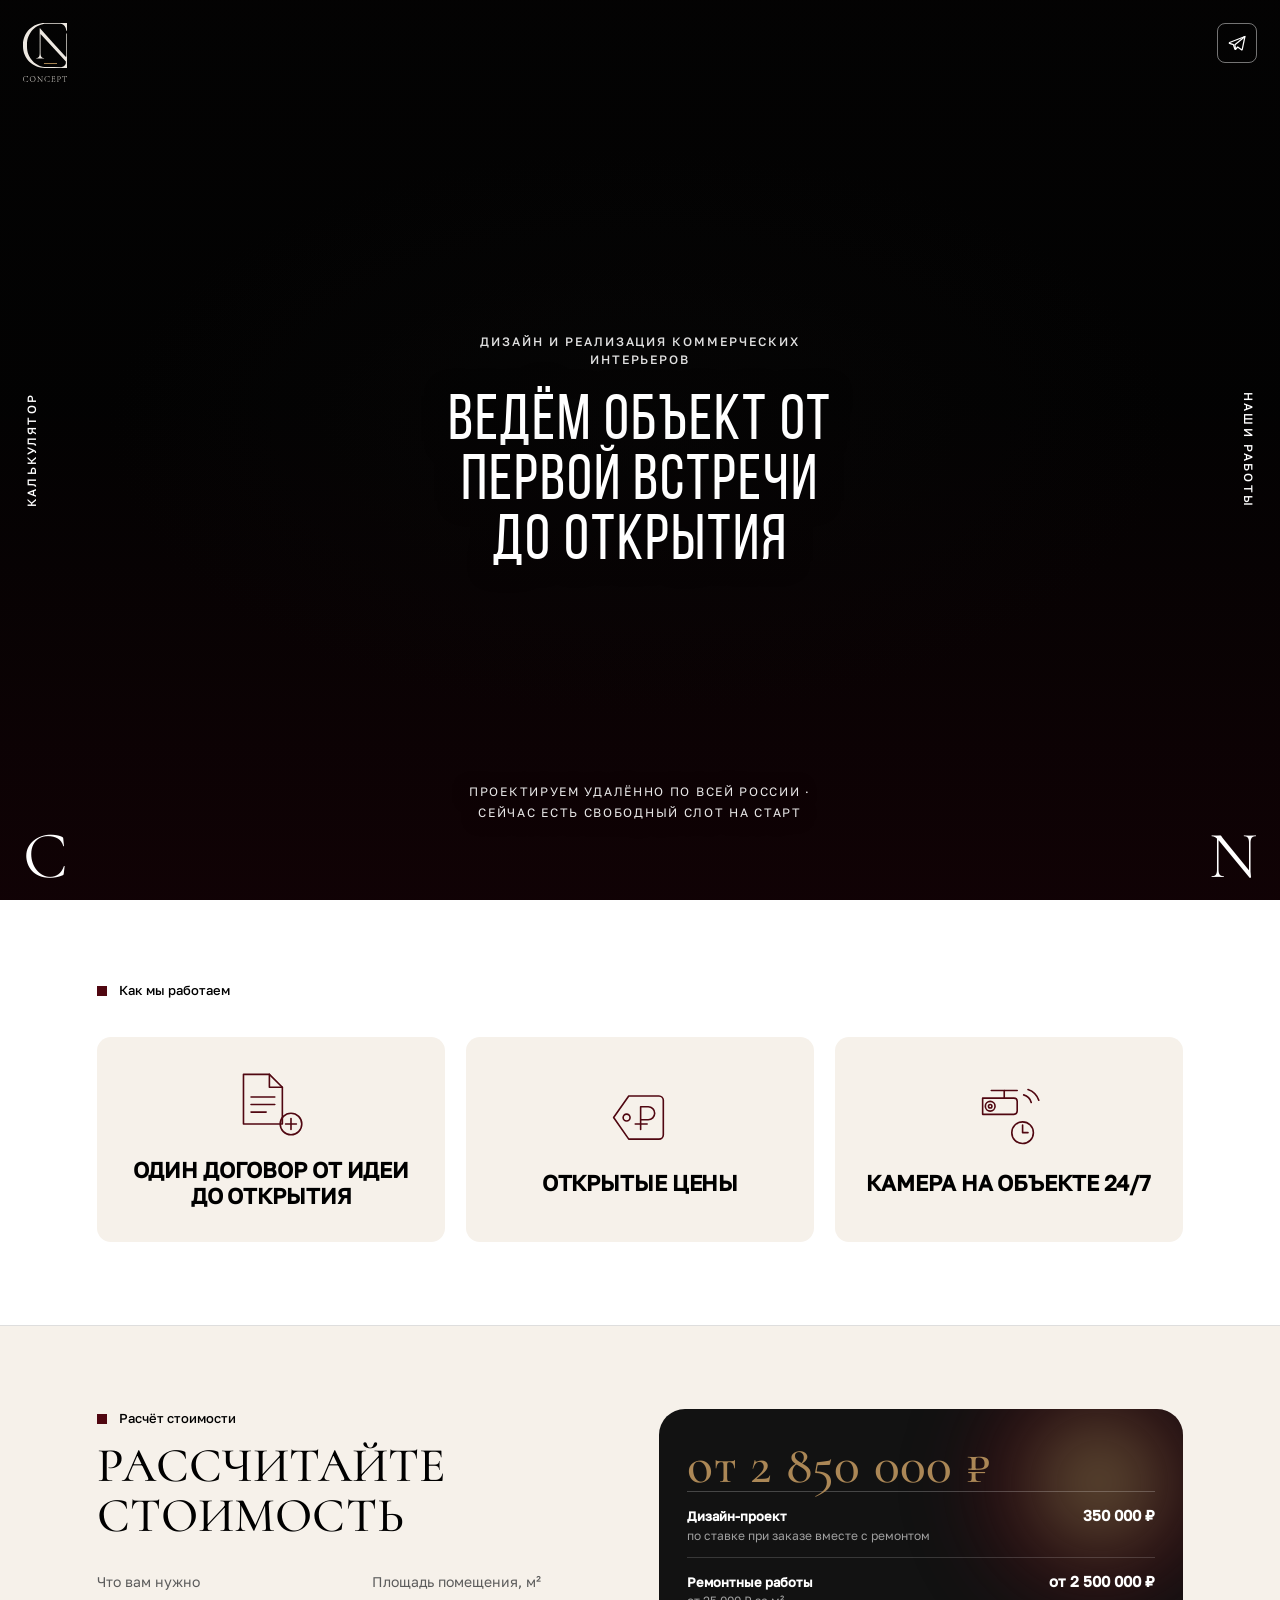
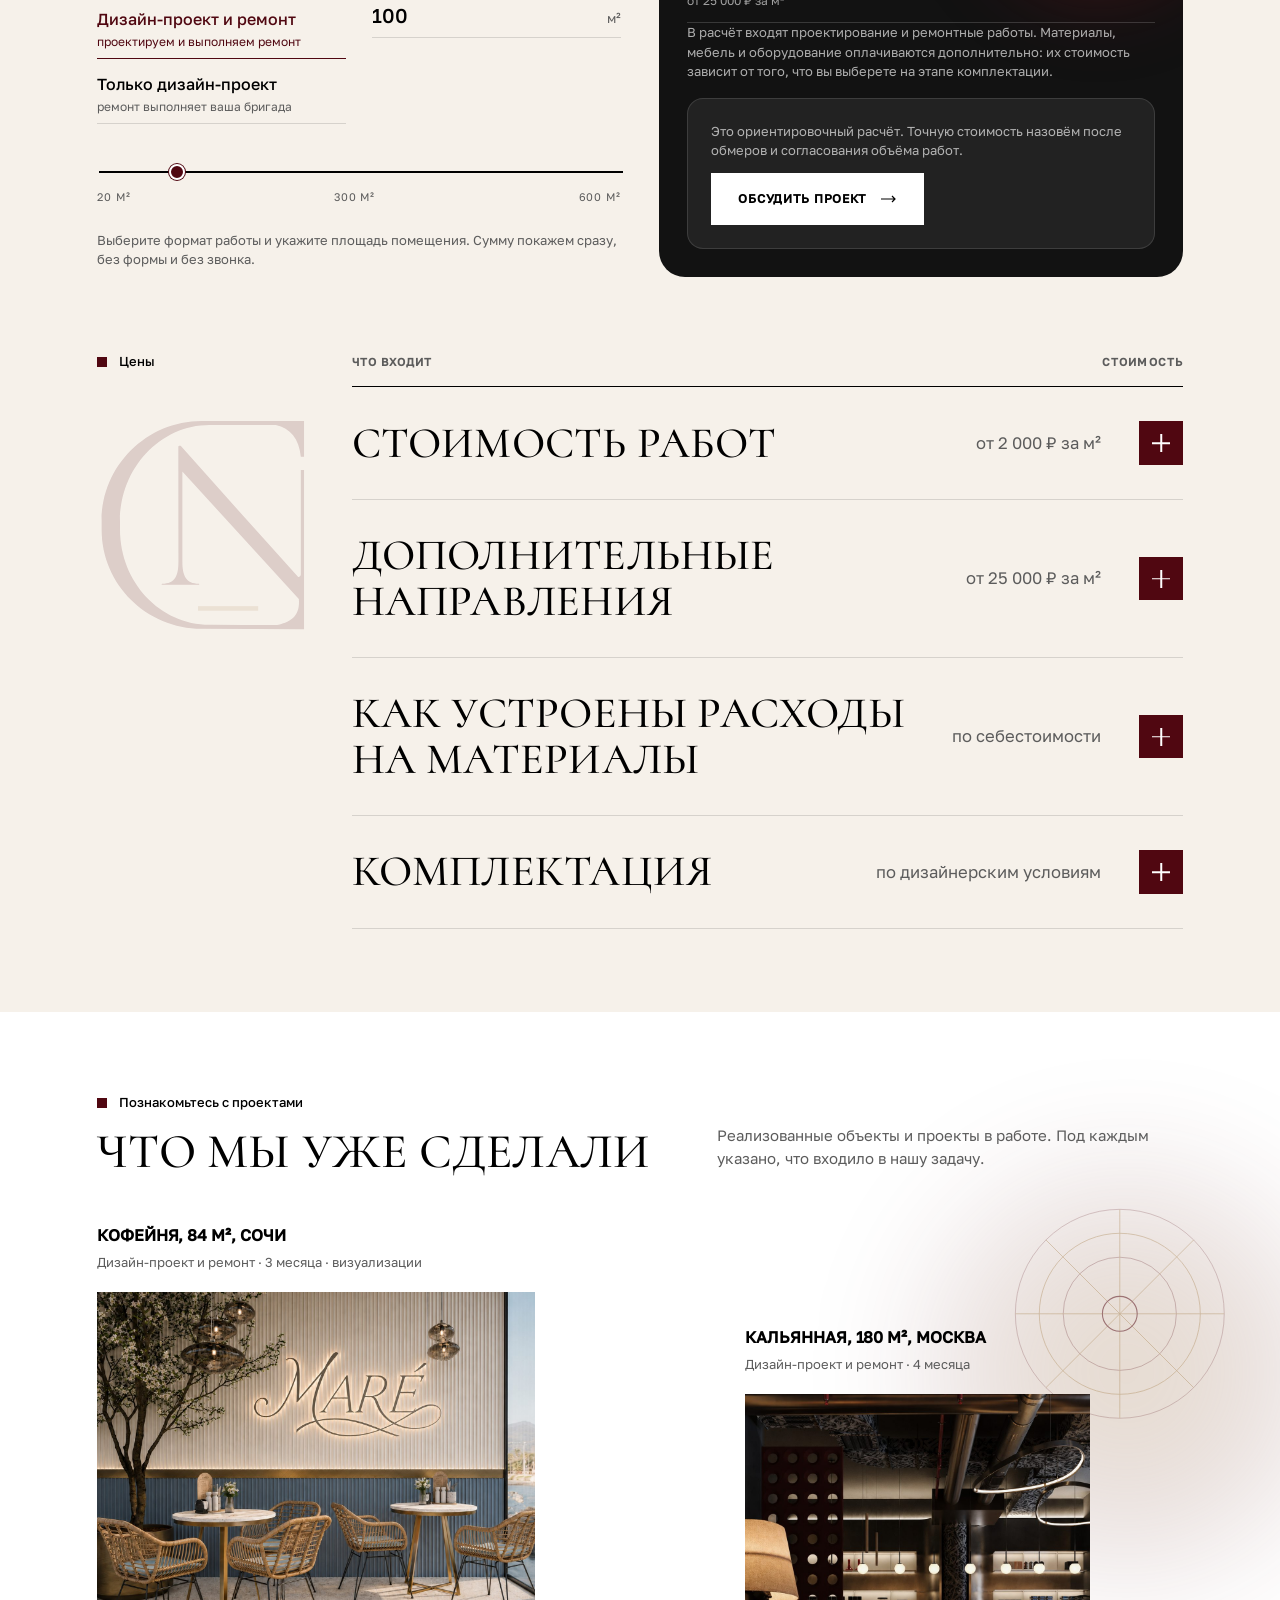
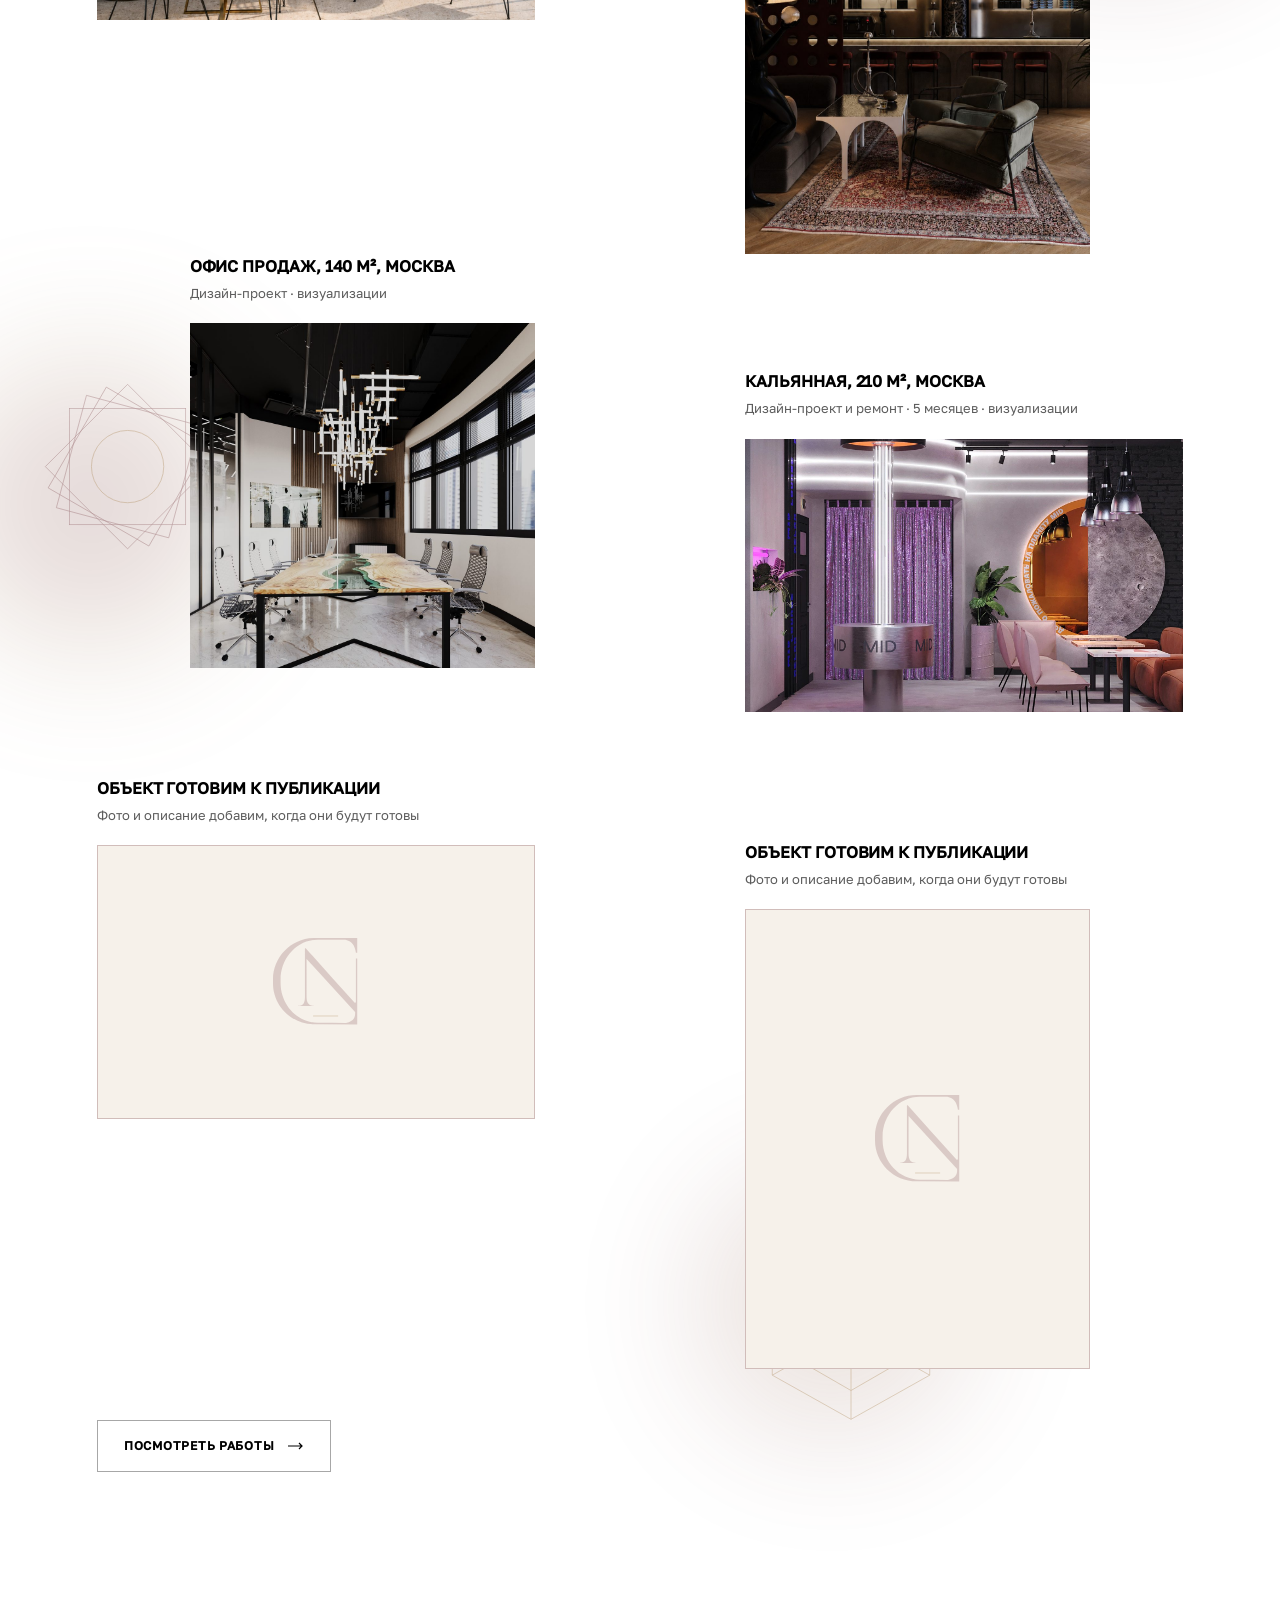
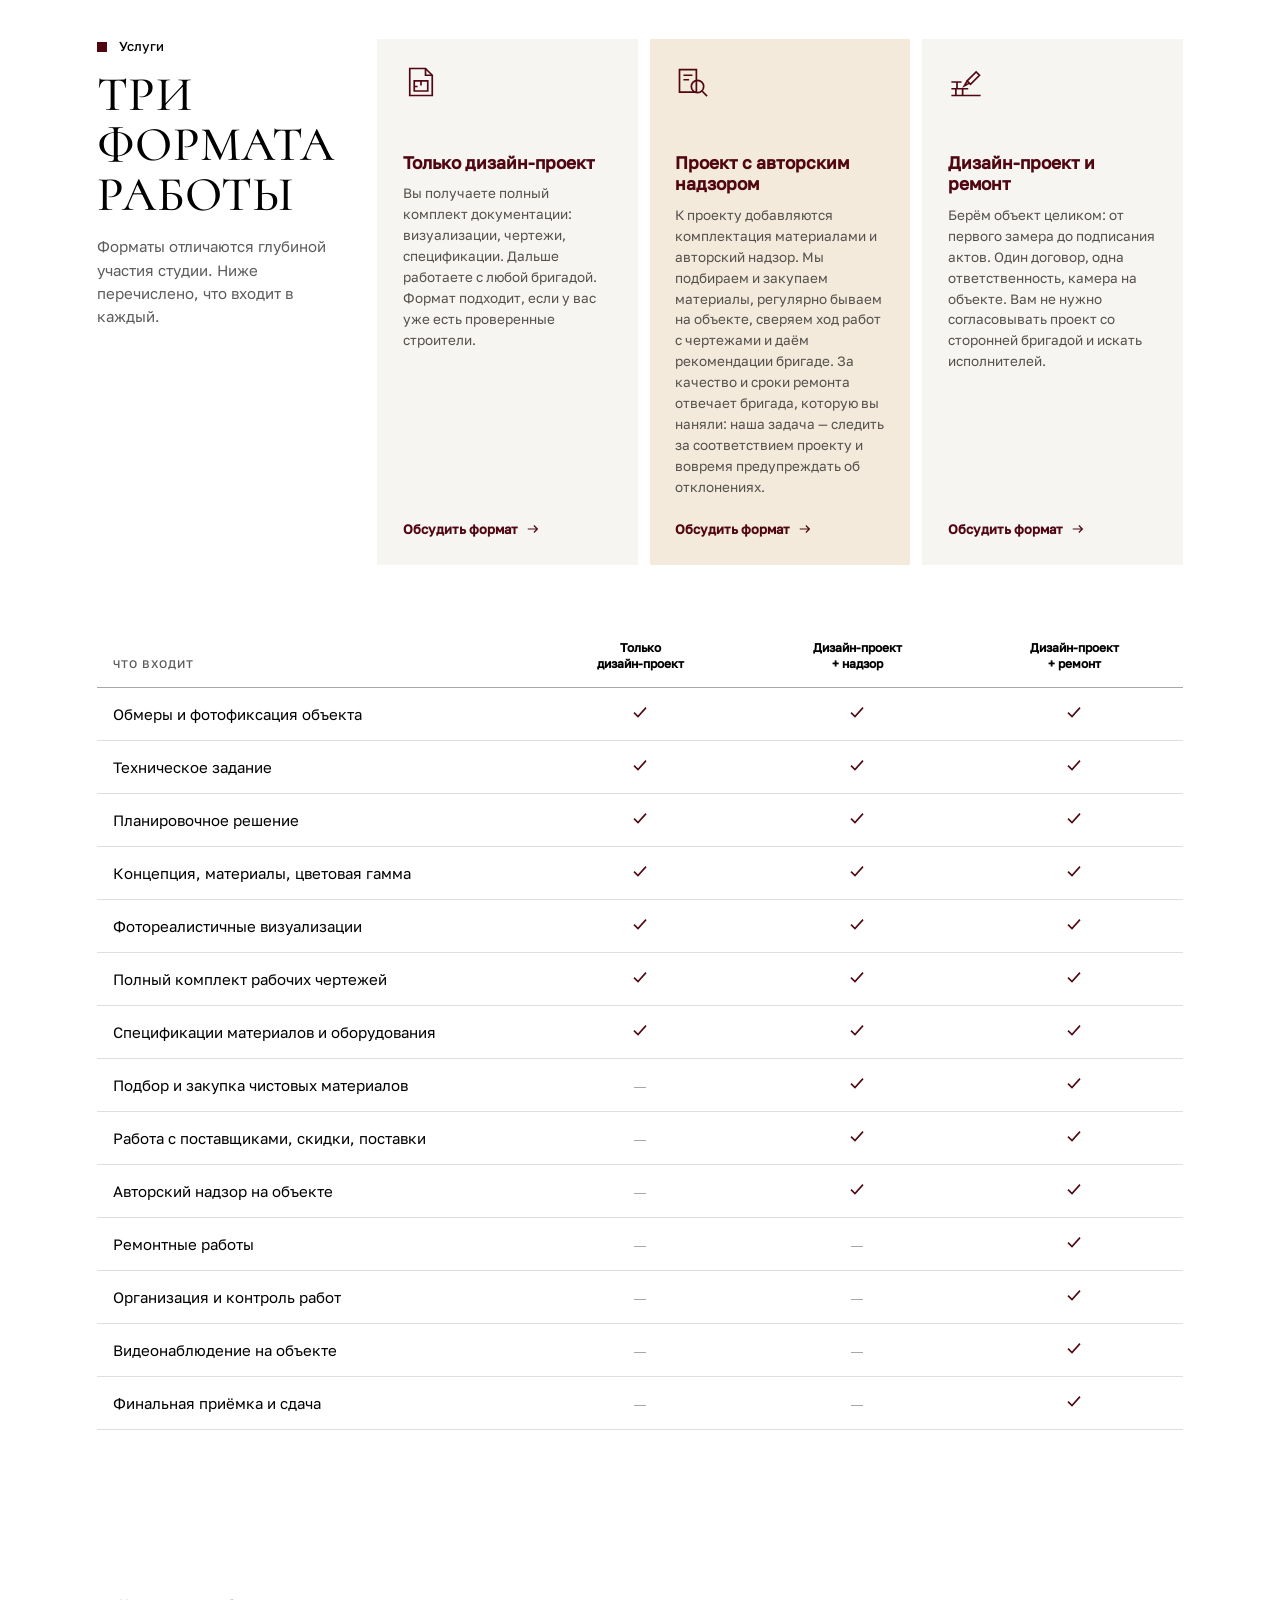
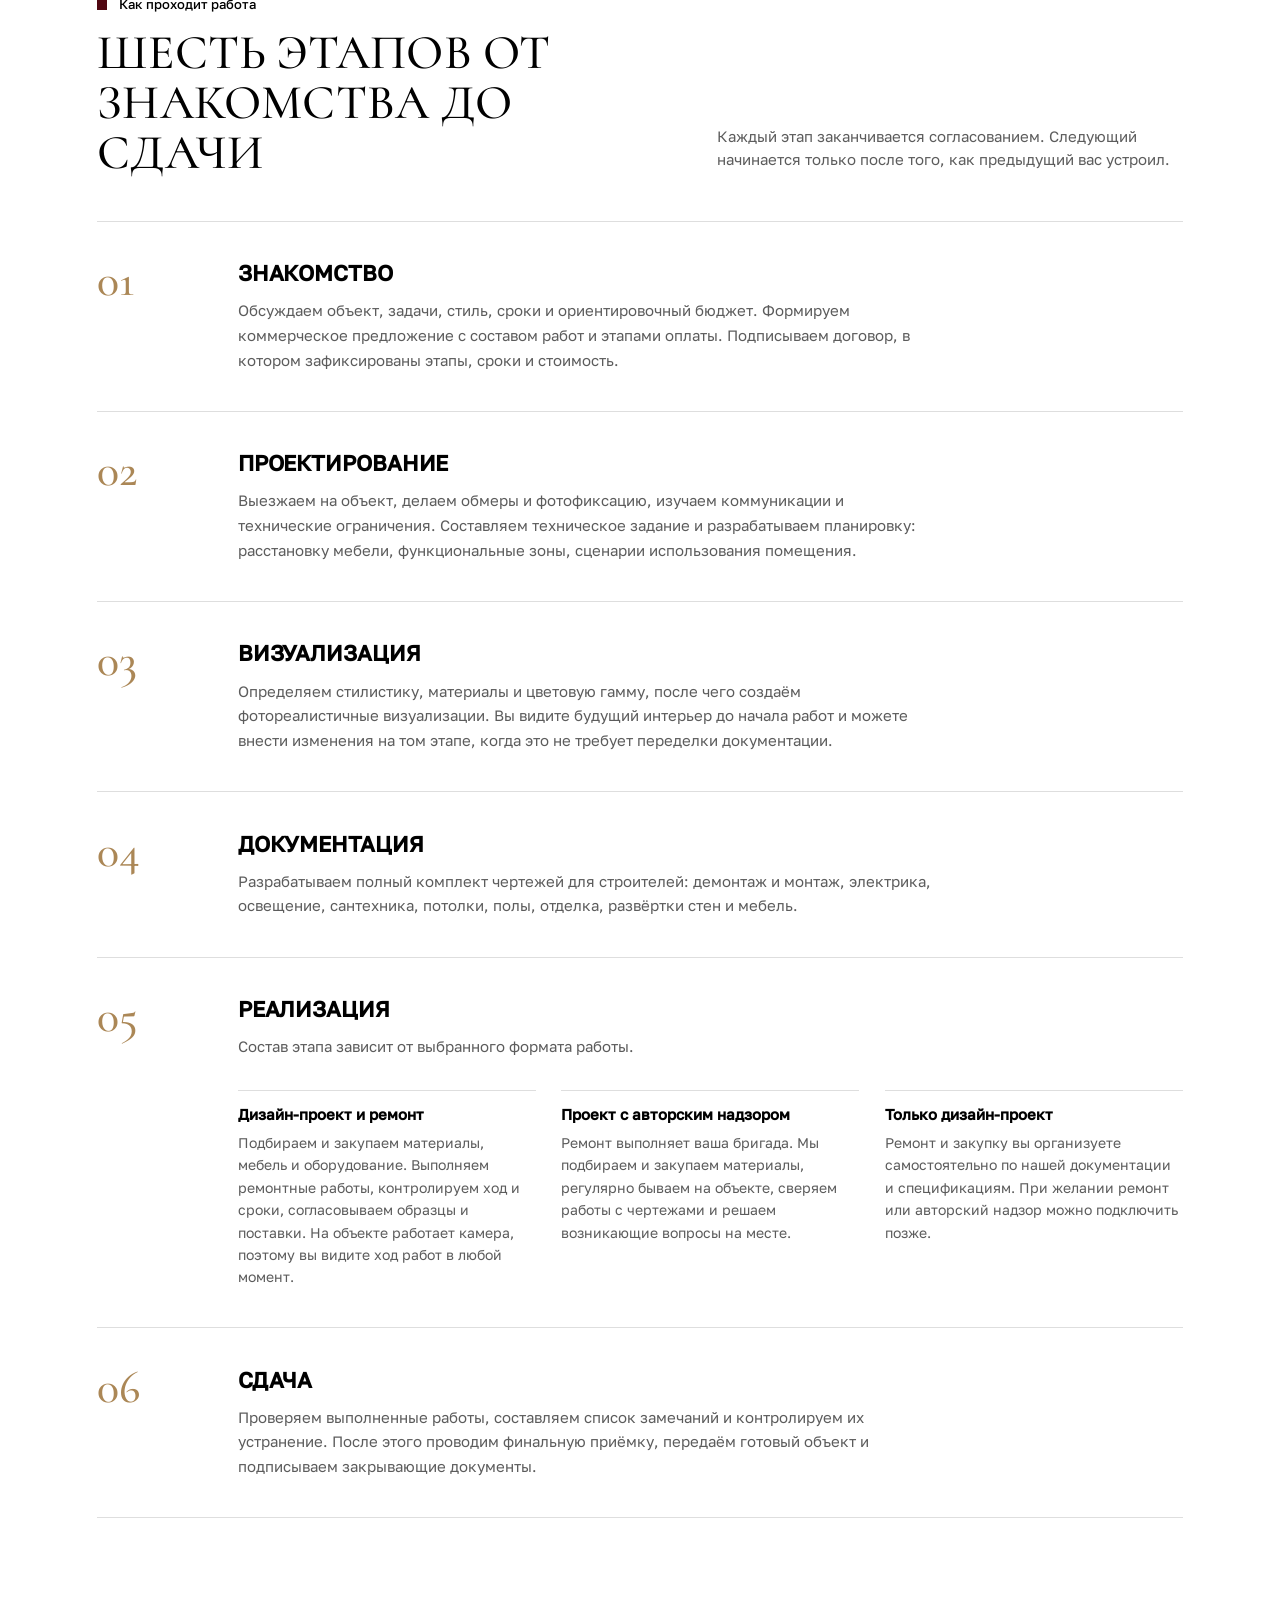
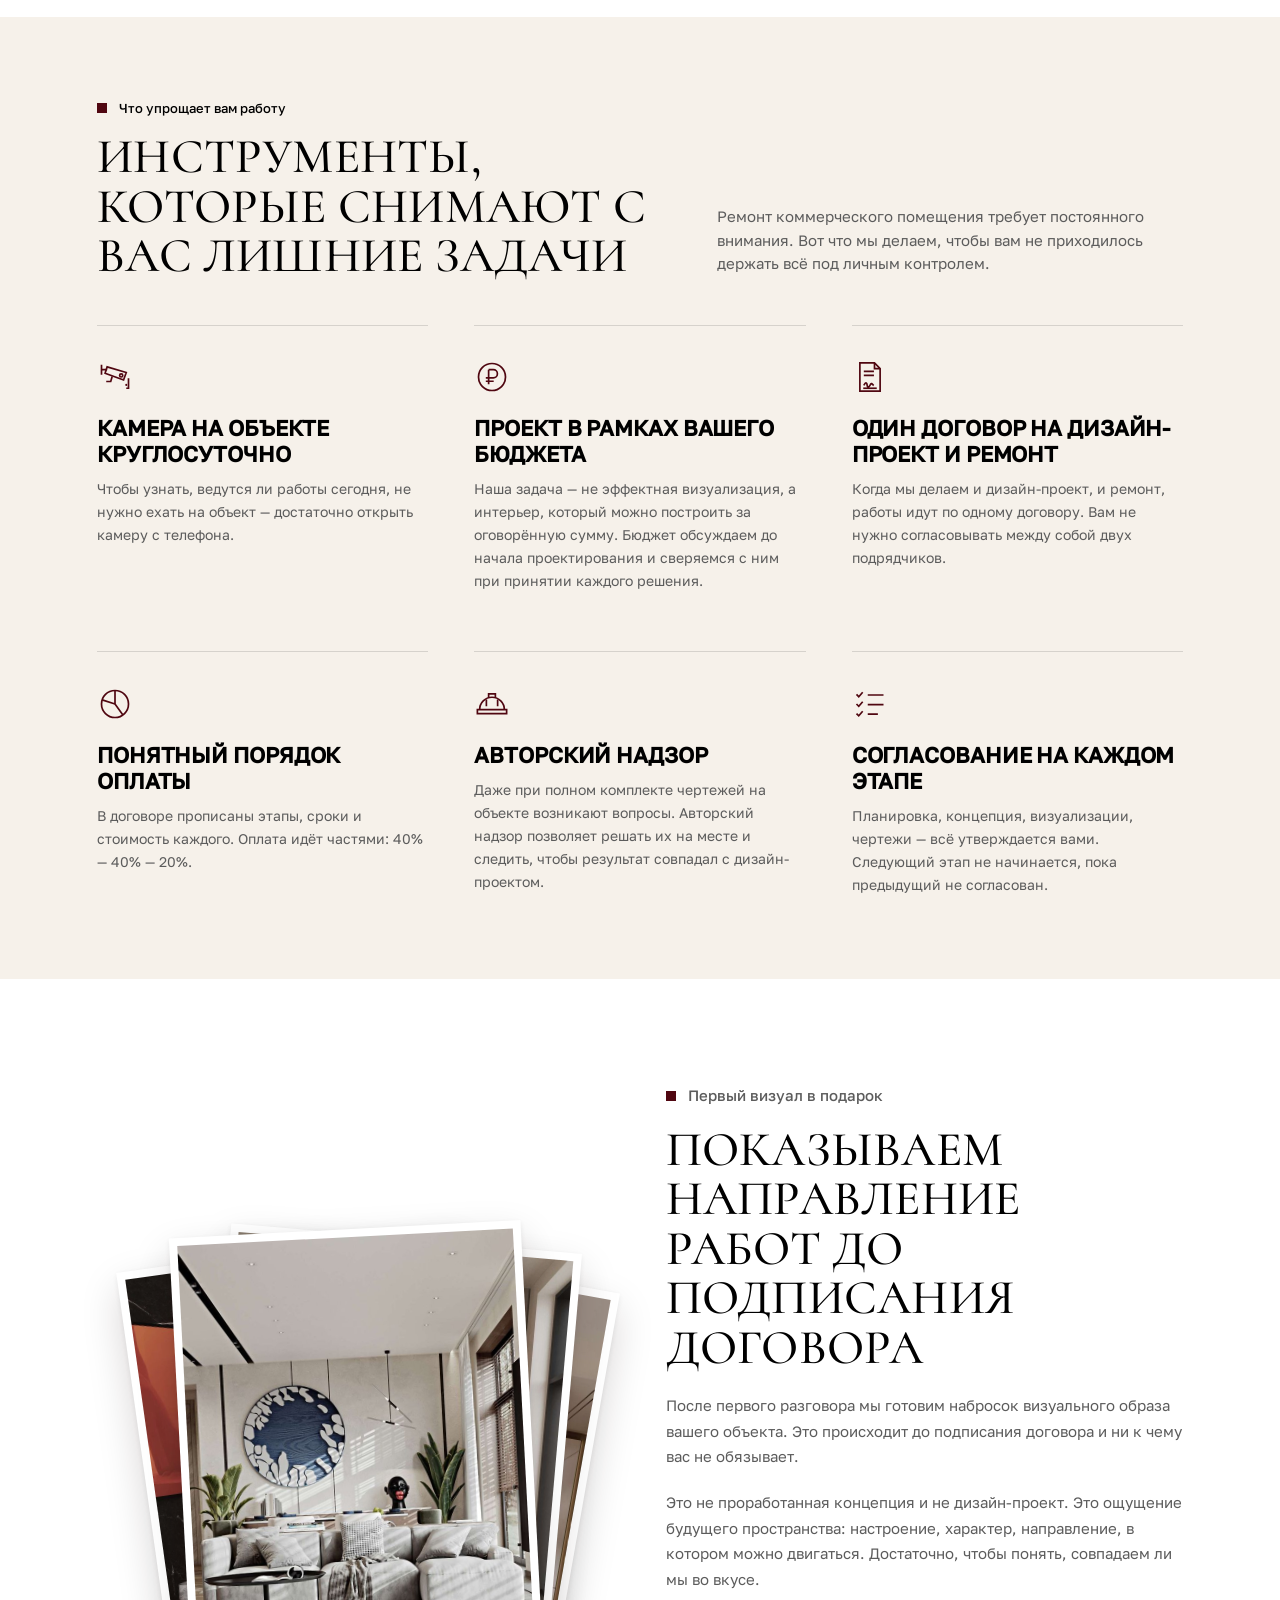
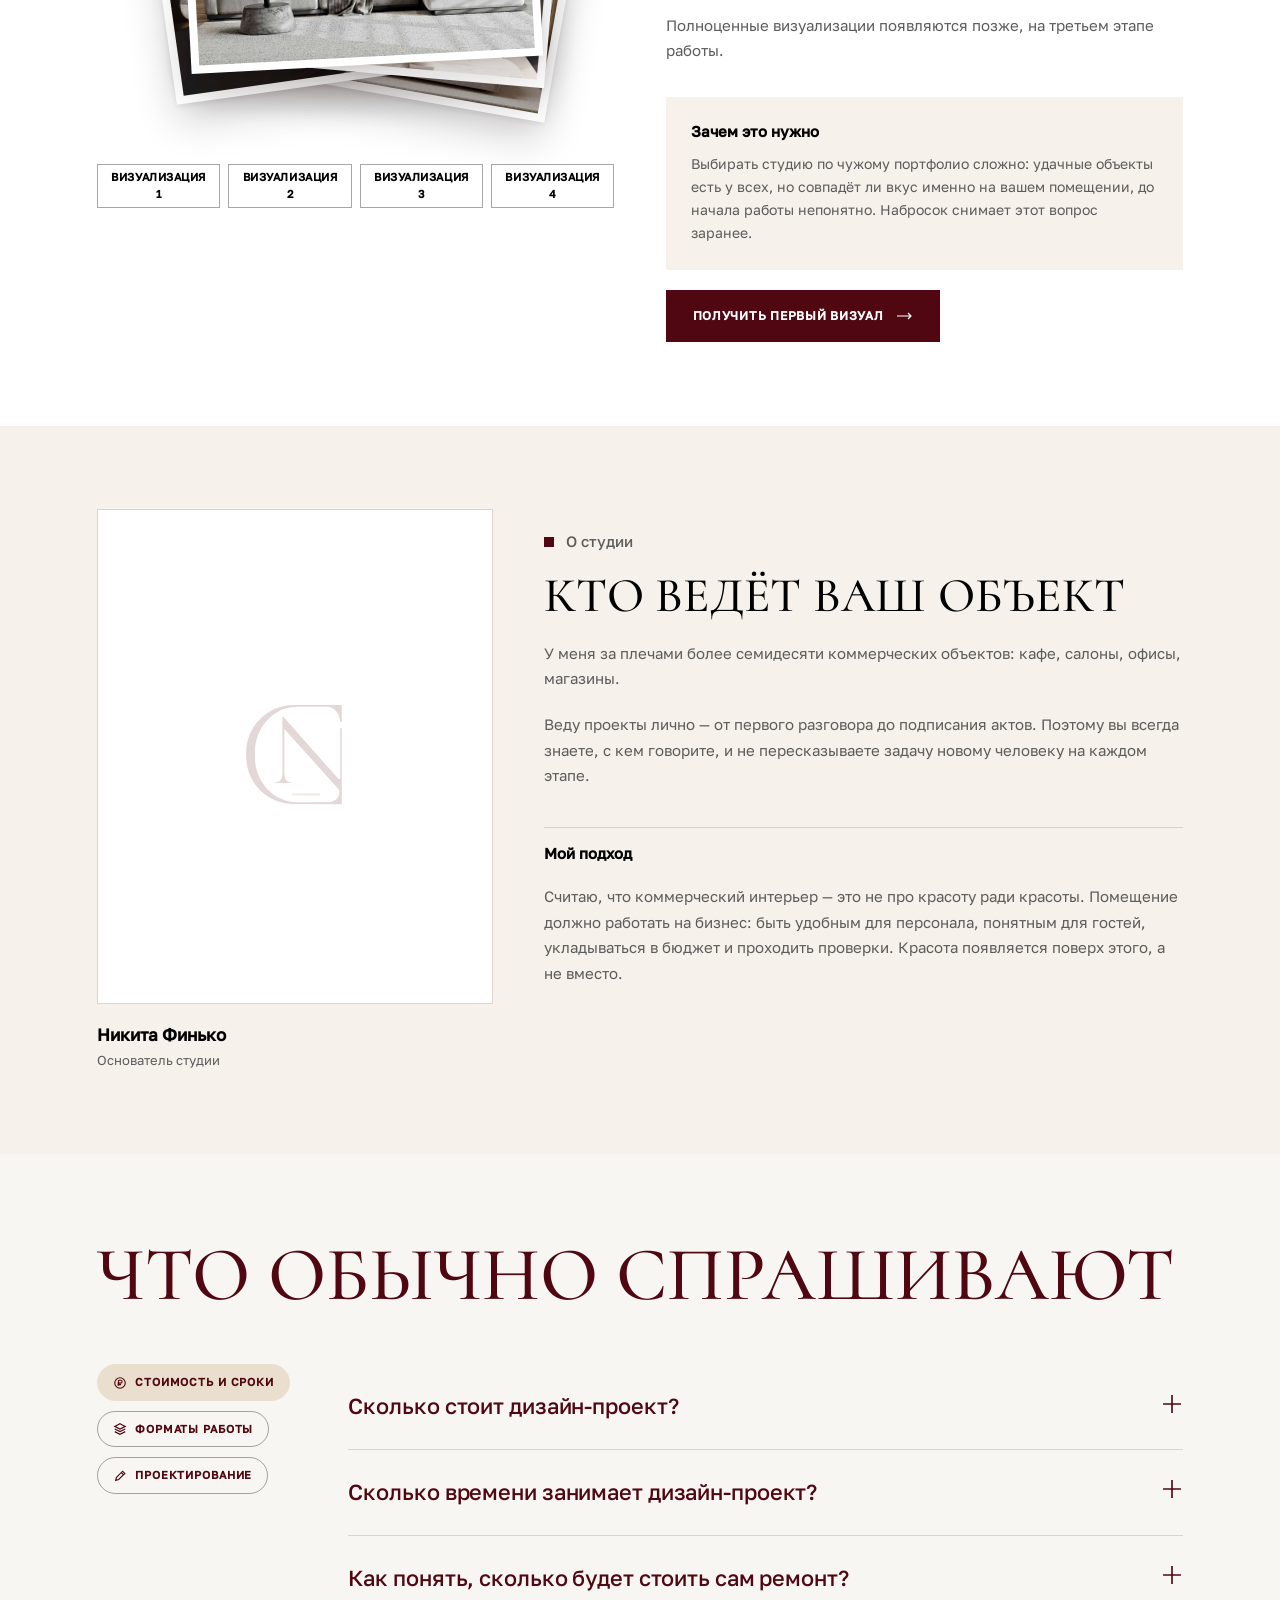
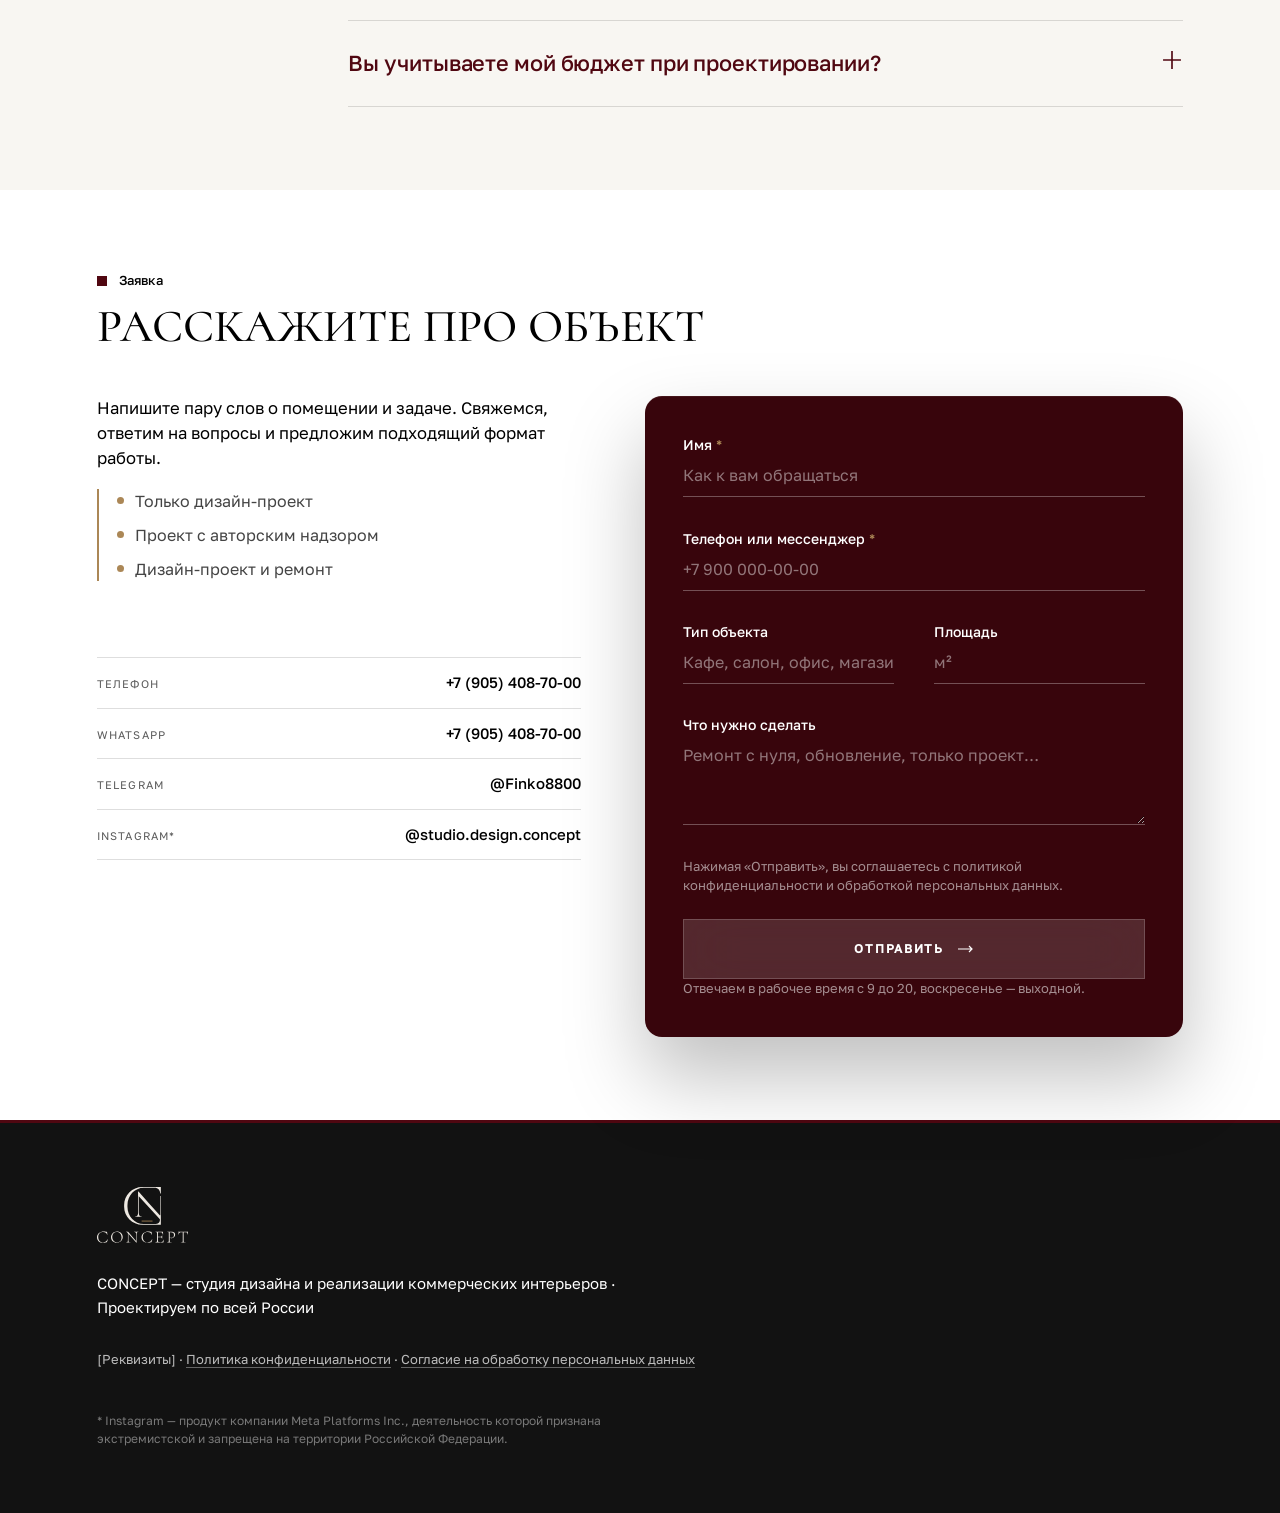
==== commit 3621dc17: "Портфолио без повторов и форматы на телефоне одной карточкой - «Кальянная, 240 м²» показывала фото к" ====
--- a/index.html
+++ b/index.html
@@ -458,6 +458,10 @@
           <button class="work__card" type="button" data-full="assets/photo/works/mid-lounge/05.jpg" aria-label="Открыть фото объекта">
             <img src="assets/photo/works/mid-lounge/05.jpg" alt="" loading="lazy">
           </button>
+          <!-- в превью не показывается, но есть в листании -->
+          <button class="work__card" type="button" data-full="assets/photo/works/mid-lounge/04.jpg" aria-label="Открыть фото объекта" hidden>
+            <img src="assets/photo/works/mid-lounge/04.jpg" alt="" loading="lazy">
+          </button>
         </div>
       </article>
 
@@ -471,25 +475,13 @@
         </div>
       </article>
 
-      <article class="work work--tall work--l w6" tabindex="0">
-        <h3 class="work__title">Кальянная, 240 м², Москва</h3>
-        <p class="work__meta">Дизайн-проект и ремонт · 5 месяцев</p>
+      <!-- ЗАГЛУШКА: оригинальных фото «Кальянной, 240 м²» нет — раньше здесь
+           стояли фото кальянной 210 м². Вернём объект, когда пришлют фото. -->
+      <article class="work work--tall work--l work--stub w6">
+        <h3 class="work__title">Объект готовим к публикации</h3>
+        <p class="work__meta">Фото и описание добавим, когда они будут готовы</p>
         <div class="work__media">
-          <img src="assets/photo/works/mid-lounge/03.jpg" alt="Кальянная: посадочная зона с диванами и декоративными нишами" loading="lazy" width="1050" height="1400">
-        </div>
-        <div class="work__cards">
-          <button class="work__card" type="button" data-full="assets/photo/works/mid-lounge/01.jpg" aria-label="Открыть фото объекта">
-            <img src="assets/photo/works/mid-lounge/01.jpg" alt="" loading="lazy">
-          </button>
-          <button class="work__card" type="button" data-full="assets/photo/works/mid-lounge/02.jpg" aria-label="Открыть фото объекта">
-            <img src="assets/photo/works/mid-lounge/02.jpg" alt="" loading="lazy">
-          </button>
-          <button class="work__card" type="button" data-full="assets/photo/works/mid-lounge/04.jpg" aria-label="Открыть фото объекта">
-            <img src="assets/photo/works/mid-lounge/04.jpg" alt="" loading="lazy">
-          </button>
-          <button class="work__card" type="button" data-full="assets/photo/works/mid-lounge/wide.jpg" aria-label="Открыть фото объекта">
-            <img src="assets/photo/works/mid-lounge/wide.jpg" alt="" loading="lazy">
-          </button>
+          <img class="work__stub-mark" src="assets/logo/concept-mark.svg" alt="" width="165" height="170" loading="lazy">
         </div>
       </article>
 
@@ -578,6 +570,56 @@
         </tbody>
       </table>
     </div>
+
+    <!-- На телефоне вместо карточек с лентой и таблицы: по карточке на формат,
+         всё про него в одном месте — описание и что входит. Форматы вложены,
+         поэтому у второго и третьего только то, что они добавляют.
+         Новые подписи: «Что входит» (есть в шапке таблицы) и «Всё из «…», плюс:». -->
+    <div class="fmtm">
+        <article class="fmtm__card">
+          <svg class="fmtm__icon" aria-hidden="true" focusable="false"><use href="#i-plan"/></svg>
+          <h3 class="fmtm__name">Только дизайн-проект</h3>
+          <p class="fmtm__text">Вы получаете полный комплект документации: визуализации, чертежи, спецификации. Дальше работаете с любой бригадой. Формат подходит, если у вас уже есть проверенные строители.</p>
+          <p class="fmtm__what">Что входит</p>
+          <ul class="fmtm__list">
+            <li>Обмеры и фотофиксация объекта</li>
+            <li>Техническое задание</li>
+            <li>Планировочное решение</li>
+            <li>Концепция, материалы, цветовая гамма</li>
+            <li>Фотореалистичные визуализации</li>
+            <li>Полный комплект рабочих чертежей</li>
+            <li>Спецификации материалов и оборудования</li>
+          </ul>
+          <a class="svc2__more" href="#contacts">Обсудить формат <svg class="ico ico--arrow" aria-hidden="true" focusable="false"><use href="#i-arrow"/></svg></a>
+        </article>
+        <article class="fmtm__card">
+          <svg class="fmtm__icon" aria-hidden="true" focusable="false"><use href="#i-loupe"/></svg>
+          <h3 class="fmtm__name">Проект с авторским надзором</h3>
+          <p class="fmtm__text">К проекту добавляются комплектация материалами и авторский надзор. Мы подбираем и закупаем материалы, регулярно бываем на объекте, сверяем ход работ с чертежами и даём рекомендации бригаде. За качество и сроки ремонта отвечает бригада, которую вы наняли: наша задача — следить за соответствием проекту и вовремя предупреждать об отклонениях.</p>
+          <p class="fmtm__what">Что входит</p>
+          <p class="fmtm__base">Всё из «Только дизайн-проект», плюс:</p>
+          <ul class="fmtm__list">
+            <li>Подбор и закупка чистовых материалов</li>
+            <li>Работа с поставщиками, скидки, поставки</li>
+            <li>Авторский надзор на объекте</li>
+          </ul>
+          <a class="svc2__more" href="#contacts">Обсудить формат <svg class="ico ico--arrow" aria-hidden="true" focusable="false"><use href="#i-arrow"/></svg></a>
+        </article>
+        <article class="fmtm__card">
+          <svg class="fmtm__icon" aria-hidden="true" focusable="false"><use href="#i-build"/></svg>
+          <h3 class="fmtm__name">Дизайн-проект и ремонт</h3>
+          <p class="fmtm__text">Берём объект целиком: от первого замера до подписания актов. Один договор, одна ответственность, камера на объекте. Вам не нужно согласовывать проект со сторонней бригадой и искать исполнителей.</p>
+          <p class="fmtm__what">Что входит</p>
+          <p class="fmtm__base">Всё из «Проект с авторским надзором», плюс:</p>
+          <ul class="fmtm__list">
+            <li>Ремонтные работы</li>
+            <li>Организация и контроль работ</li>
+            <li>Видеонаблюдение на объекте</li>
+            <li>Финальная приёмка и сдача</li>
+          </ul>
+          <a class="svc2__more" href="#contacts">Обсудить формат <svg class="ico ico--arrow" aria-hidden="true" focusable="false"><use href="#i-arrow"/></svg></a>
+        </article>
+    </div>
   </div>
 </section>
 </div>
--- a/assets/css/krasnov.css
+++ b/assets/css/krasnov.css
@@ -2217,41 +2217,8 @@
    ПРАВКИ ПОСЛЕ ПРОСМОТРА — ТЕЛЕФОН
    ============================================================ */
 
-.fmt__pager{ display:none }
 
 @media (max-width:760px){
-  /* Таблица: пункты слева мелким шрифтом, справа один формат.
-     Стрелки сверху и снизу меняют формат. */
-  .fmt__pager{
-    display:grid; grid-template-columns:minmax(0,56%) minmax(0,44%); align-items:center;
-  }
-  .fmt__pager--top{ margin-top:clamp(28px,7vw,40px); padding-bottom:10px; border-bottom:1px solid var(--rule-strong) }
-  .fmt__pager--bottom{ padding-top:12px }
-  .fmt__label{ padding-left:10px; font-size:11px; font-weight:500; letter-spacing:.1em; text-transform:uppercase; color:var(--muted) }
-  .fmt__switch{ display:flex; align-items:center; gap:4px }
-  .fmt__name{ flex:1; min-width:0; text-align:center; font-size:12px; font-weight:600; line-height:1.25 }
-  .fmt__name small{ display:block; margin-top:2px; font-size:10px; font-weight:500; color:var(--muted) }
-  .fmt__arr{
-    display:grid; place-items:center; flex:none; width:30px; height:30px; cursor:pointer;
-    border:1px solid var(--rule-strong); background:none; color:var(--wine);
-  }
-  .fmt__arr svg{ width:13px; height:13px }
-  .fmt__arr--prev svg{ transform:rotate(180deg) }
-  .fmt__scroll{ margin-top:0; overflow:visible }
-  .svc2 .fmt__pager--top,
-  .svc3 .fmt__pager--top{ margin-top:clamp(40px,10vw,56px) }
-  .svc4__table .fmt__pager--top{ margin-top:6px }
-  .fmt{ min-width:0; table-layout:fixed }
-  .fmt thead{ display:none }
-  .fmt tbody th{
-    position:static; width:56%; min-width:0; box-shadow:none; background:none !important;
-    font-size:13px; line-height:1.35;
-  }
-  .fmt td{ display:none; width:44% }
-  .fmt[data-col="1"] td:nth-of-type(1),
-  .fmt[data-col="2"] td:nth-of-type(2),
-  .fmt[data-col="3"] td:nth-of-type(3){ display:table-cell }
-
   /* Этапы 2: наезд карточек и на телефоне, высоту ставит скрипт */
   .stp2__card{ position:sticky }
   .stp2__card + .stp2__card{ margin-top:clamp(90px,24vh,180px) }
@@ -2411,3 +2378,39 @@
 /* Сноска про Instagram во всех вариантах подвала */
 .meta-note{ margin-top:14px; max-width:78ch; font-size:12px; line-height:1.55; opacity:.6 }
 .ft2 .meta-note{ margin-top:12px }
+
+/* ============================================================
+   ФОРМАТЫ НА ТЕЛЕФОНЕ
+
+   Вместо ленты карточек и таблицы — по карточке на формат:
+   описание и что входит в одном месте, друг под другом.
+   ============================================================ */
+
+.fmtm{ display:none }
+
+@media (max-width:760px){
+  .svc2__rail,
+  .svc2 .fmt__scroll{ display:none }
+  .fmtm{ display:grid; gap:10px; margin-top:28px }
+  .fmtm__card{ padding:20px 18px 22px; background:#F7F5F2; border-top:3px solid var(--wine) }
+  .fmtm__card:nth-child(2){ background:#F3EADC }
+  .fmtm__icon{ display:block; width:28px; height:28px; color:var(--wine) }
+  .fmtm__name{ margin-top:14px; font-size:18px; font-weight:600; line-height:1.25; color:var(--wine) }
+  .fmtm__text{ margin-top:8px; font-size:13.5px; line-height:1.55; color:#55504C }
+  .fmtm__what{
+    margin-top:18px; padding-top:14px; border-top:1px solid var(--rule);
+    font-size:11px; font-weight:600; letter-spacing:.1em; text-transform:uppercase; color:var(--black);
+  }
+  .fmtm__base{ margin-top:6px; font-size:13px; line-height:1.4; color:var(--muted) }
+  .fmtm__list{ display:grid; gap:8px; margin-top:12px }
+  .fmtm__list li{ position:relative; padding-left:26px; font-size:14px; line-height:1.4 }
+  .fmtm__list li::before{
+    content:''; position:absolute; left:0; top:.2em; width:16px; height:16px; background:var(--wine);
+    -webkit-mask:url("data:image/svg+xml,%3Csvg xmlns='http://www.w3.org/2000/svg' viewBox='0 0 16 16'%3E%3Cpath d='M2 8.6l4 4 8-9' fill='none' stroke='%23000' stroke-width='1.6'/%3E%3C/svg%3E") no-repeat center/contain;
+            mask:url("data:image/svg+xml,%3Csvg xmlns='http://www.w3.org/2000/svg' viewBox='0 0 16 16'%3E%3Cpath d='M2 8.6l4 4 8-9' fill='none' stroke='%23000' stroke-width='1.6'/%3E%3C/svg%3E") no-repeat center/contain;
+  }
+  .fmtm .svc2__more{ margin-top:18px; padding-top:0 }
+}
+
+/* Главное фото объекта тоже открывает просмотр */
+.work:not(.work--stub) .work__media img{ cursor:zoom-in }
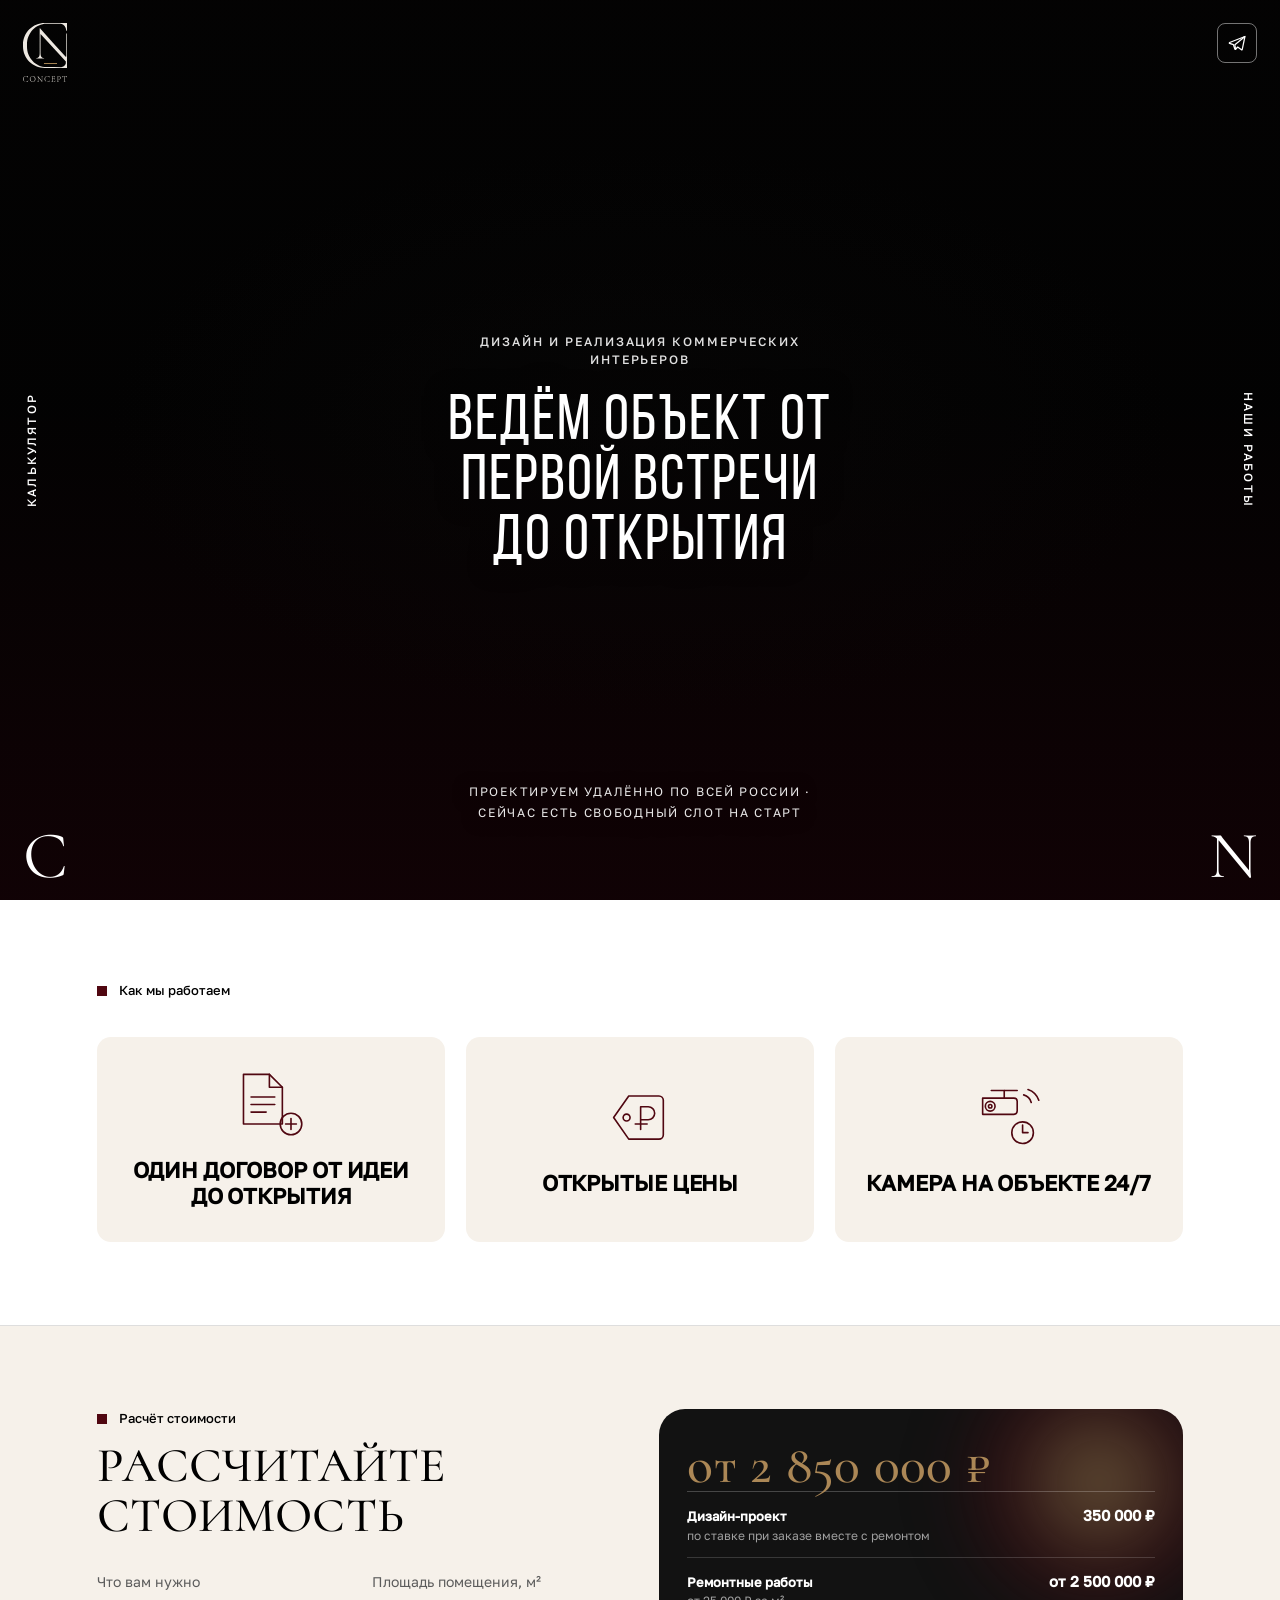
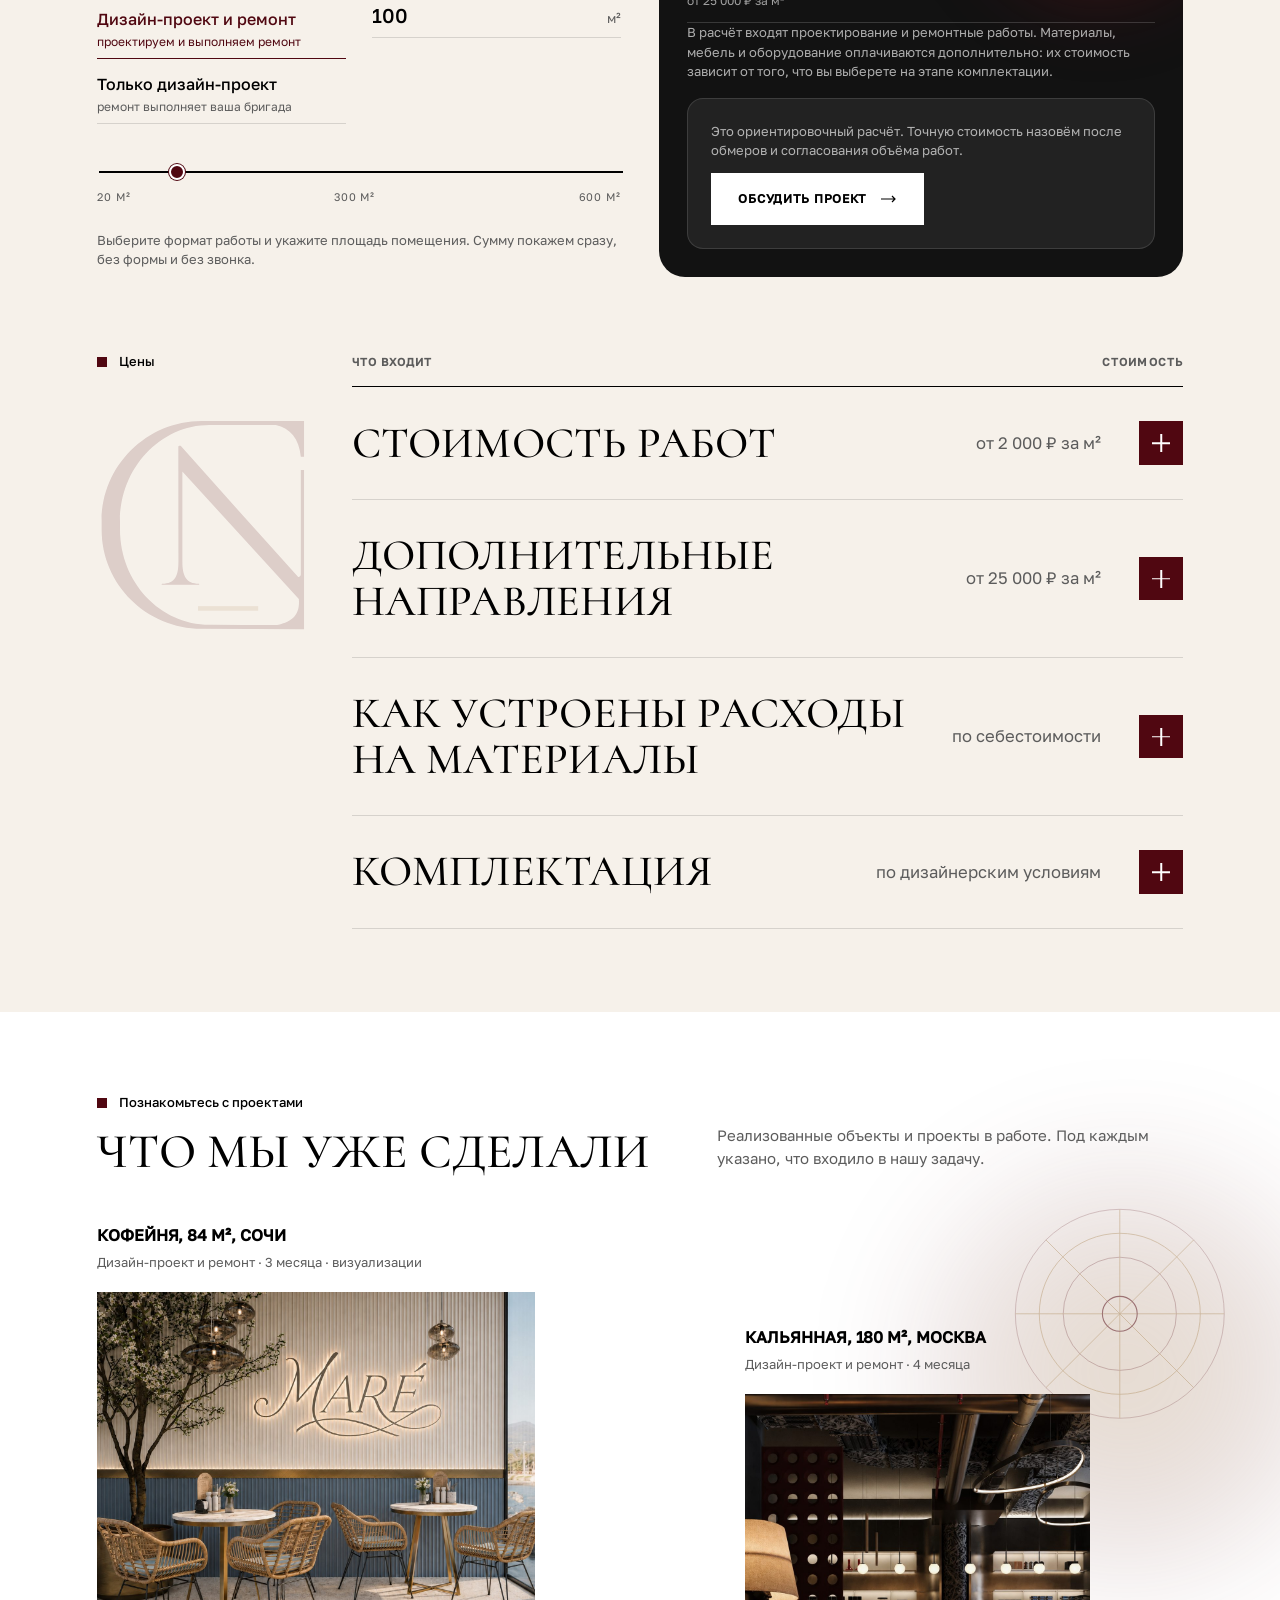
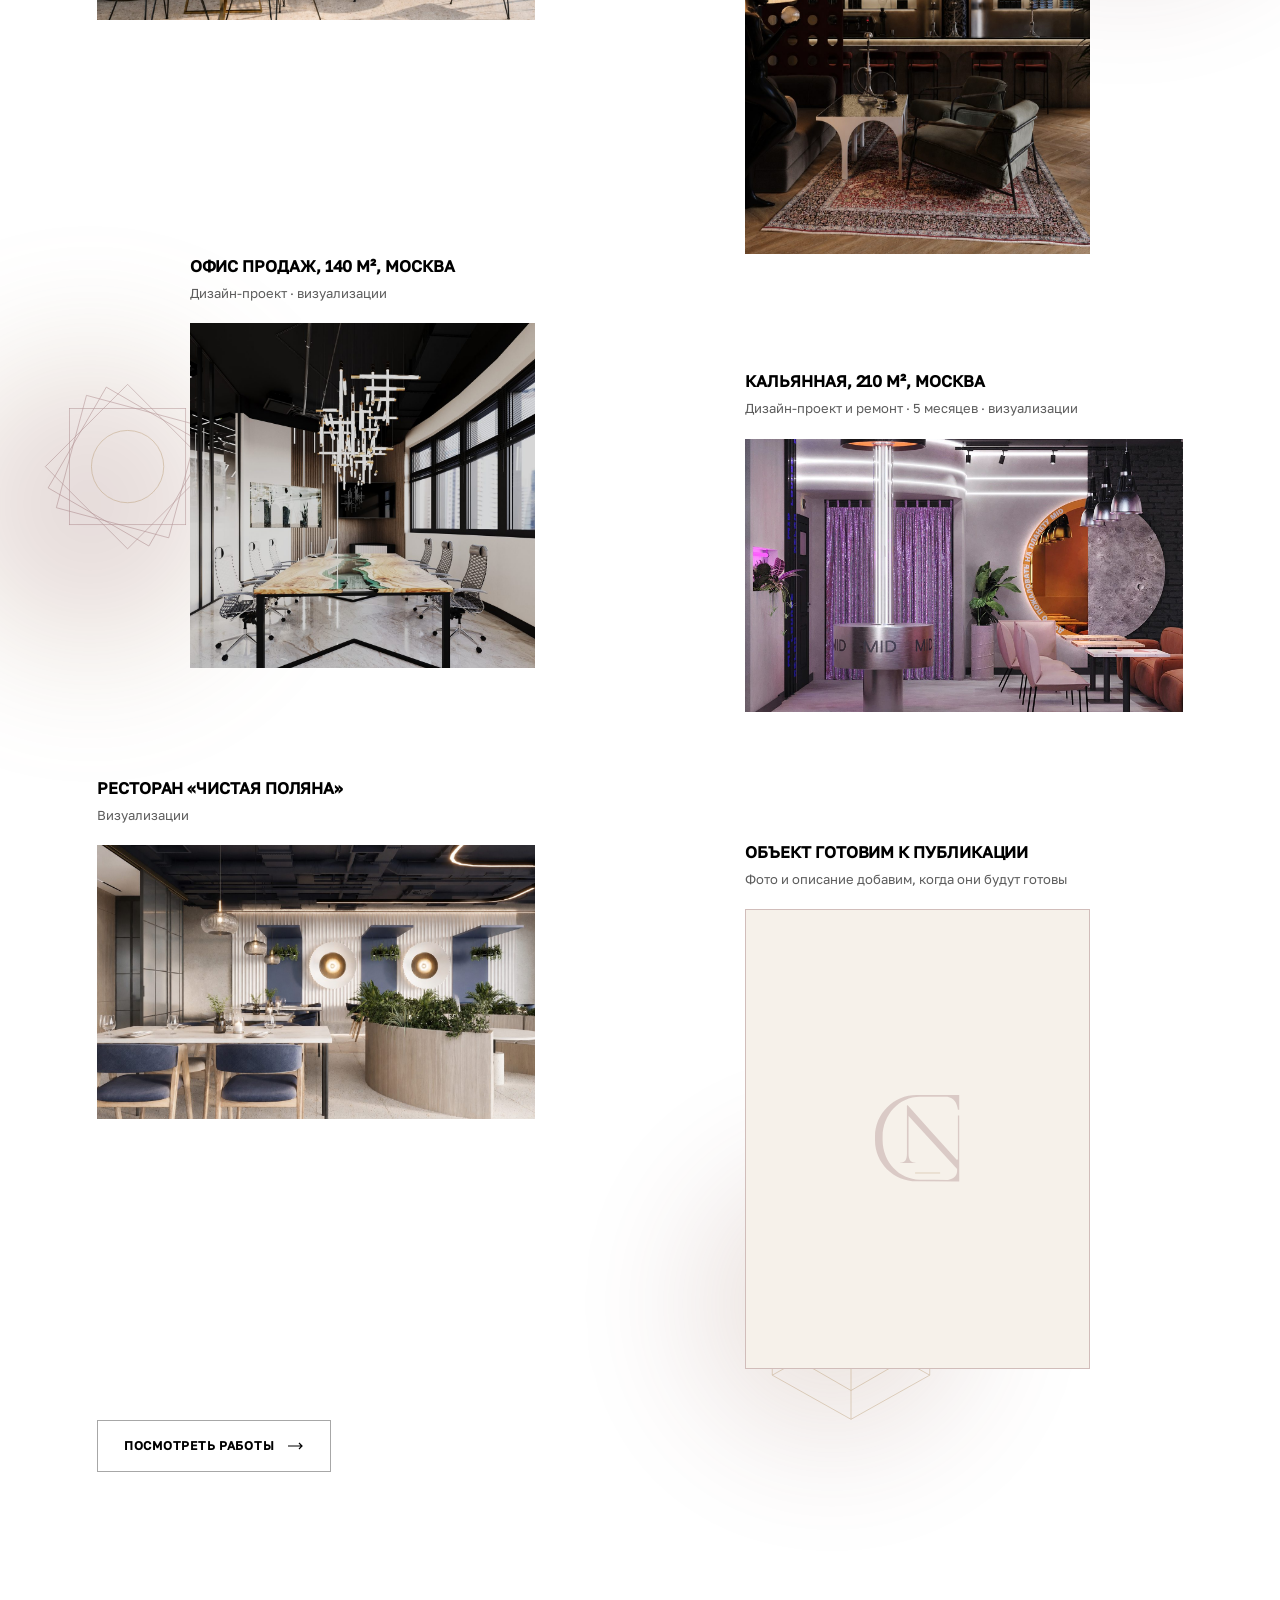
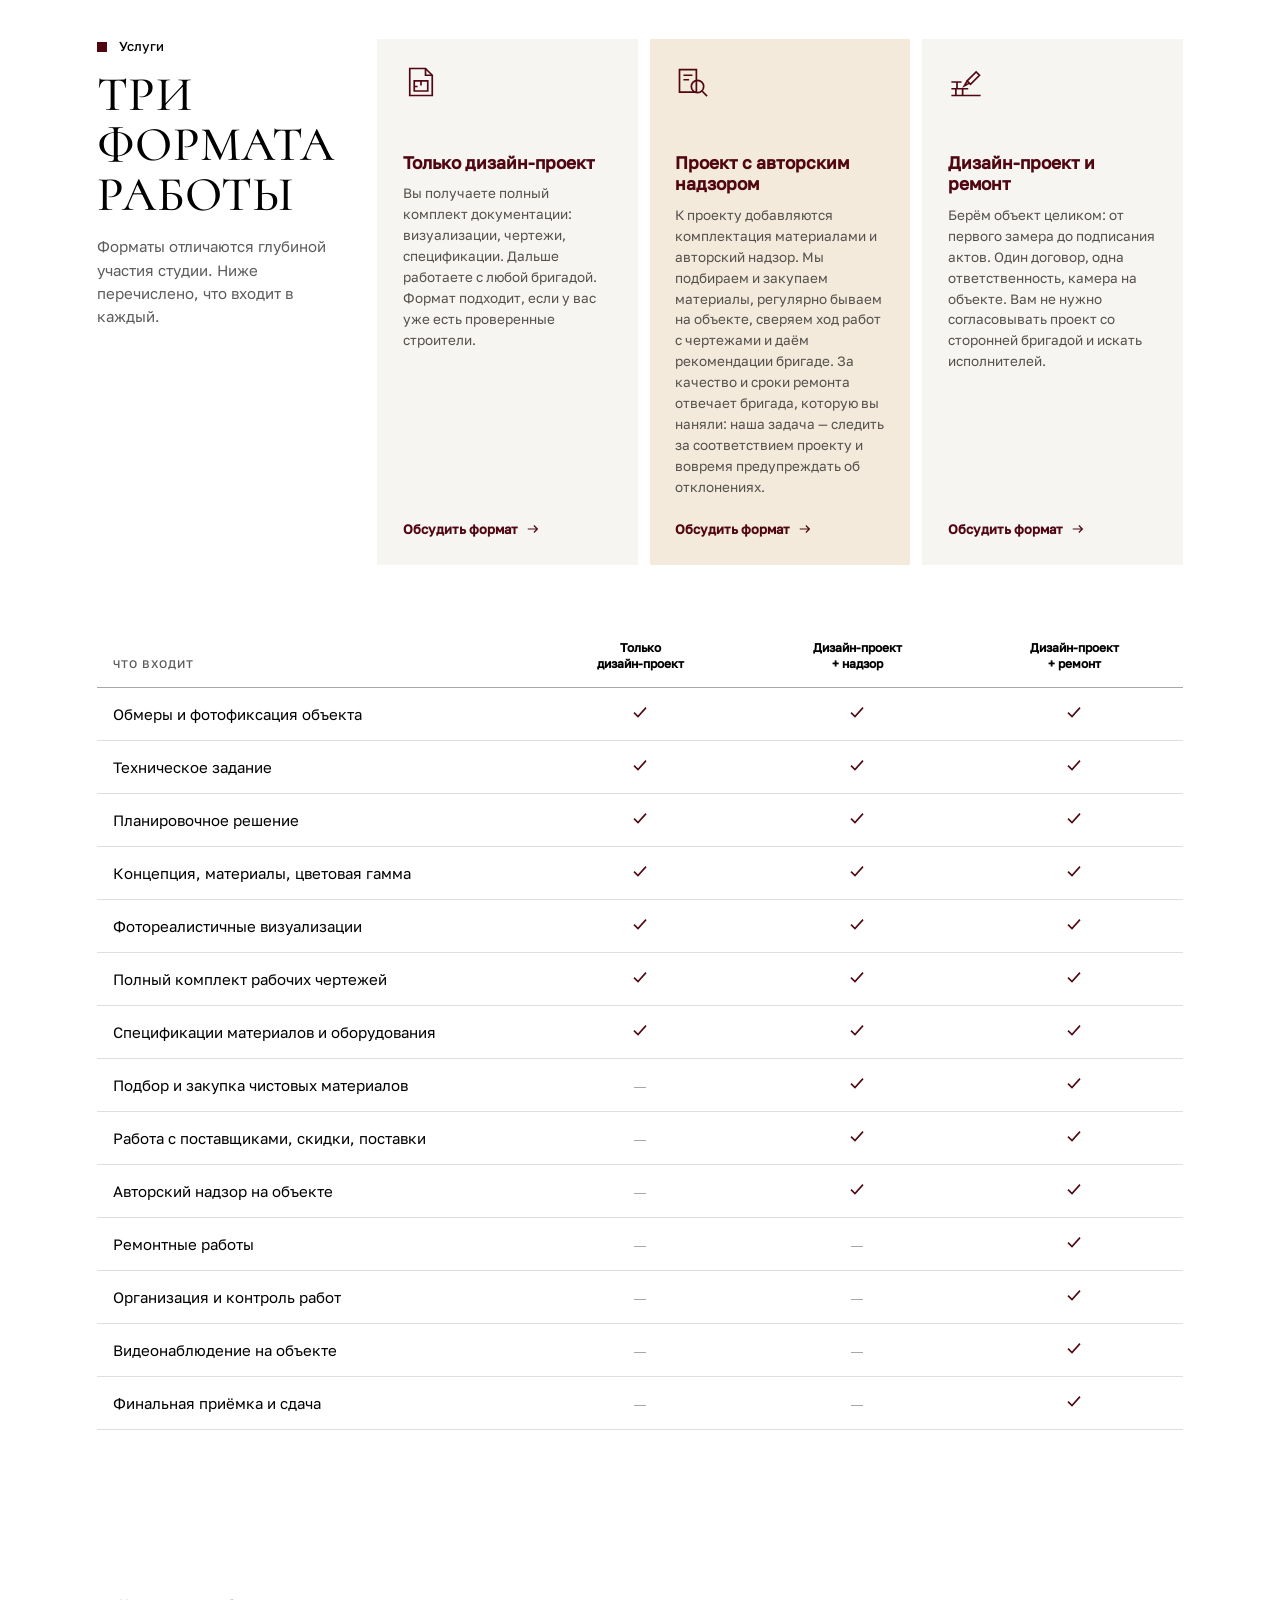
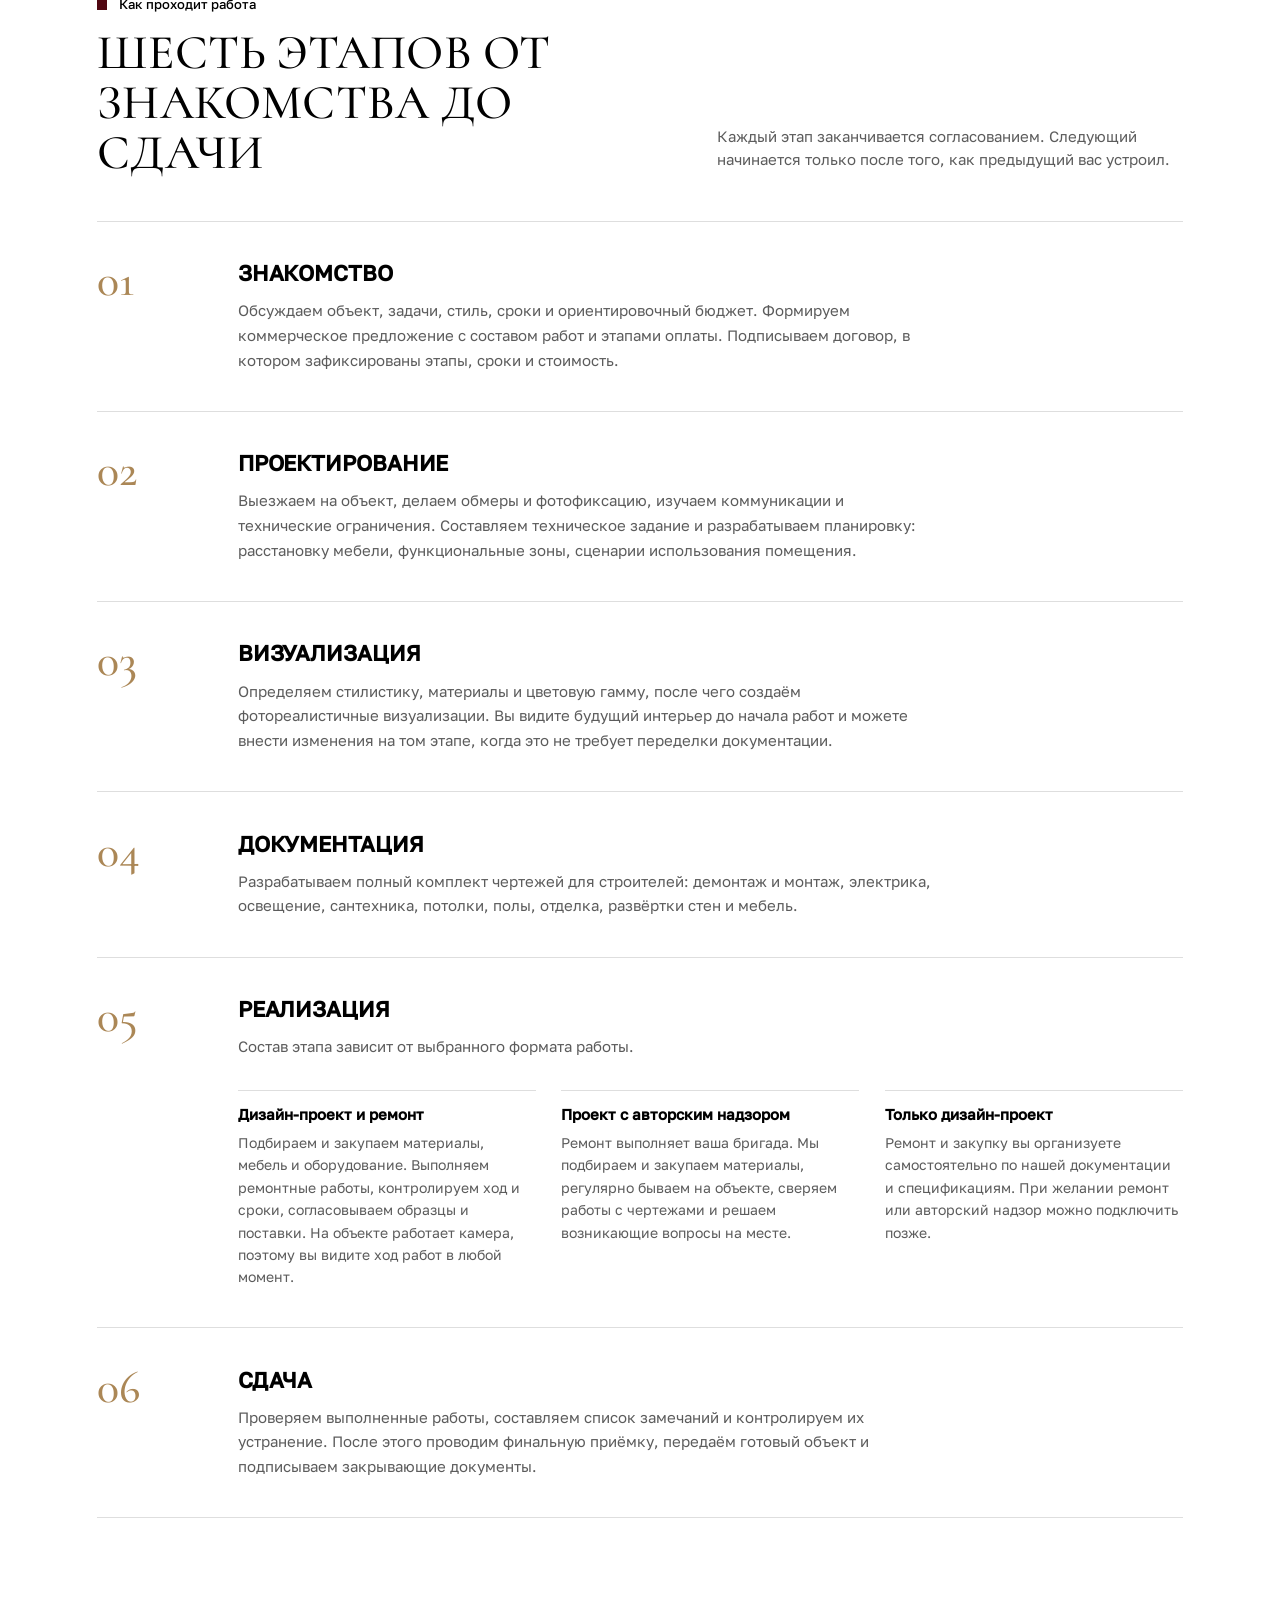
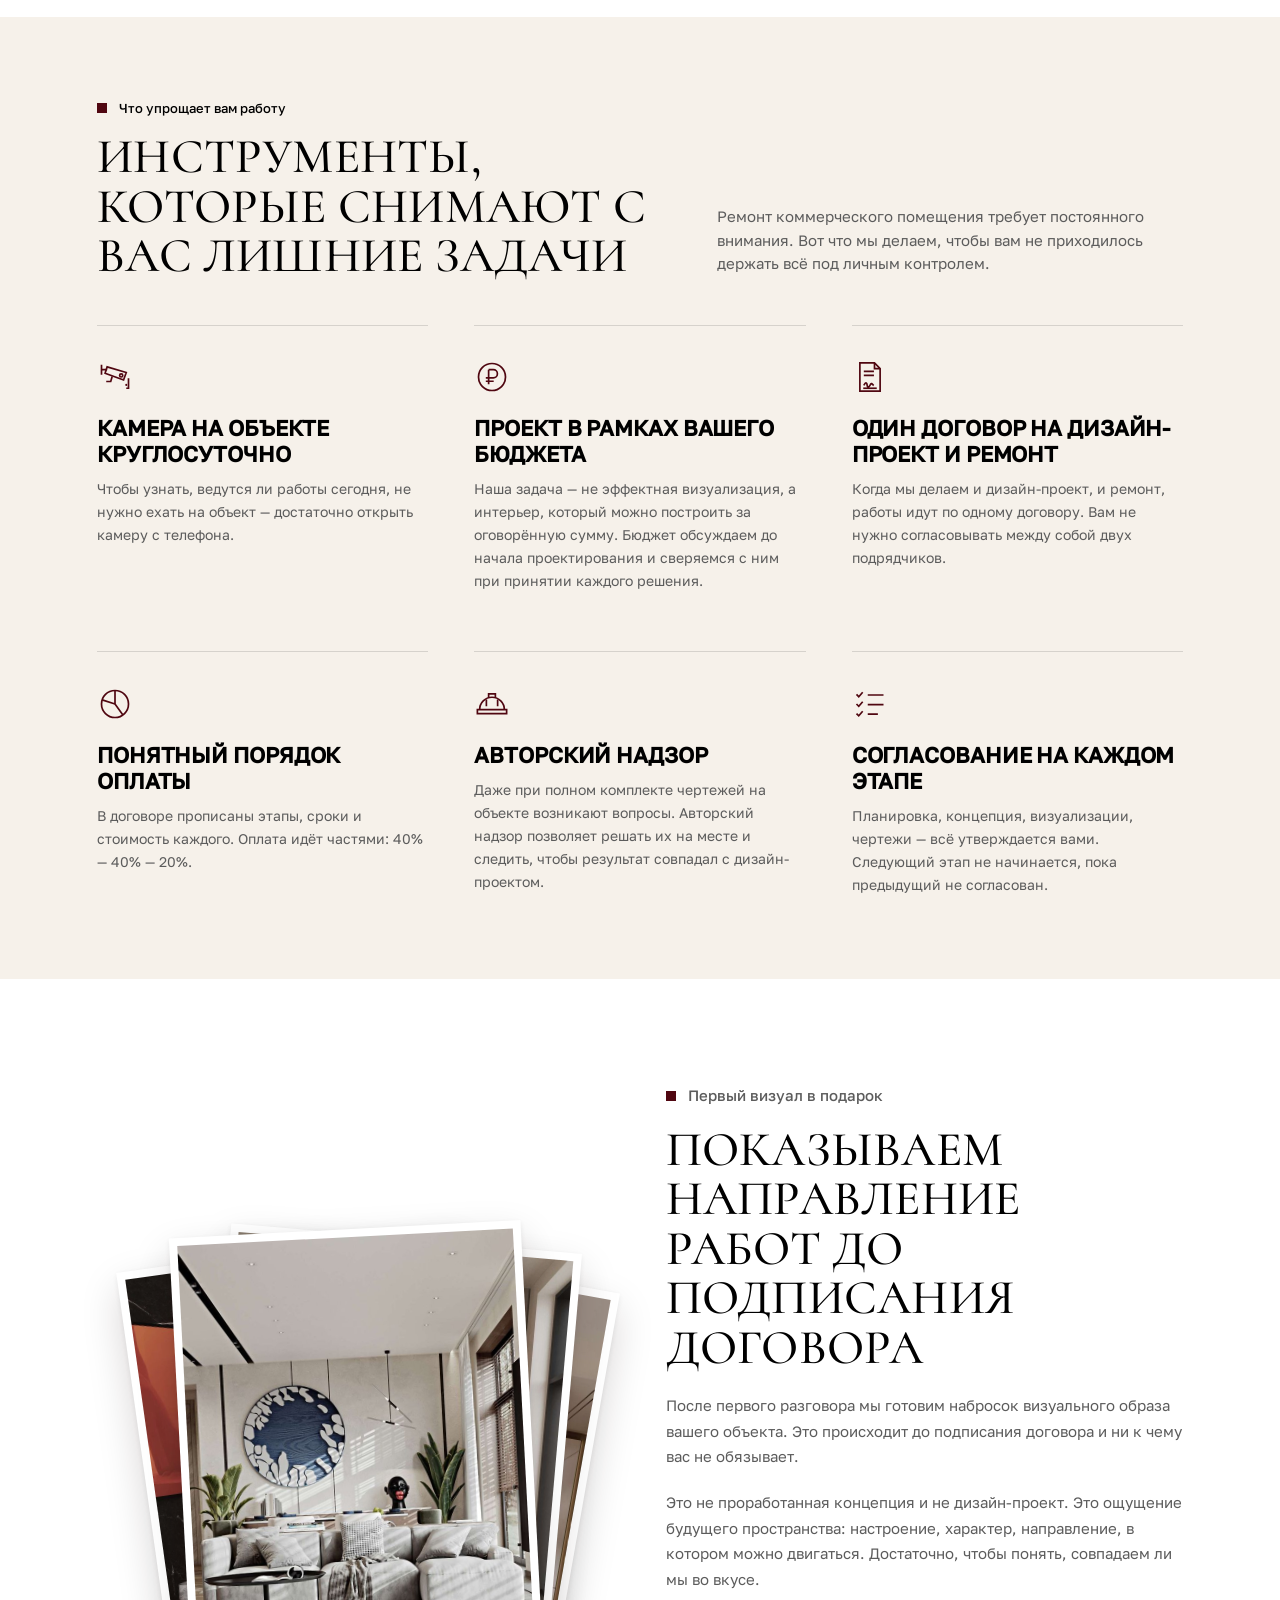
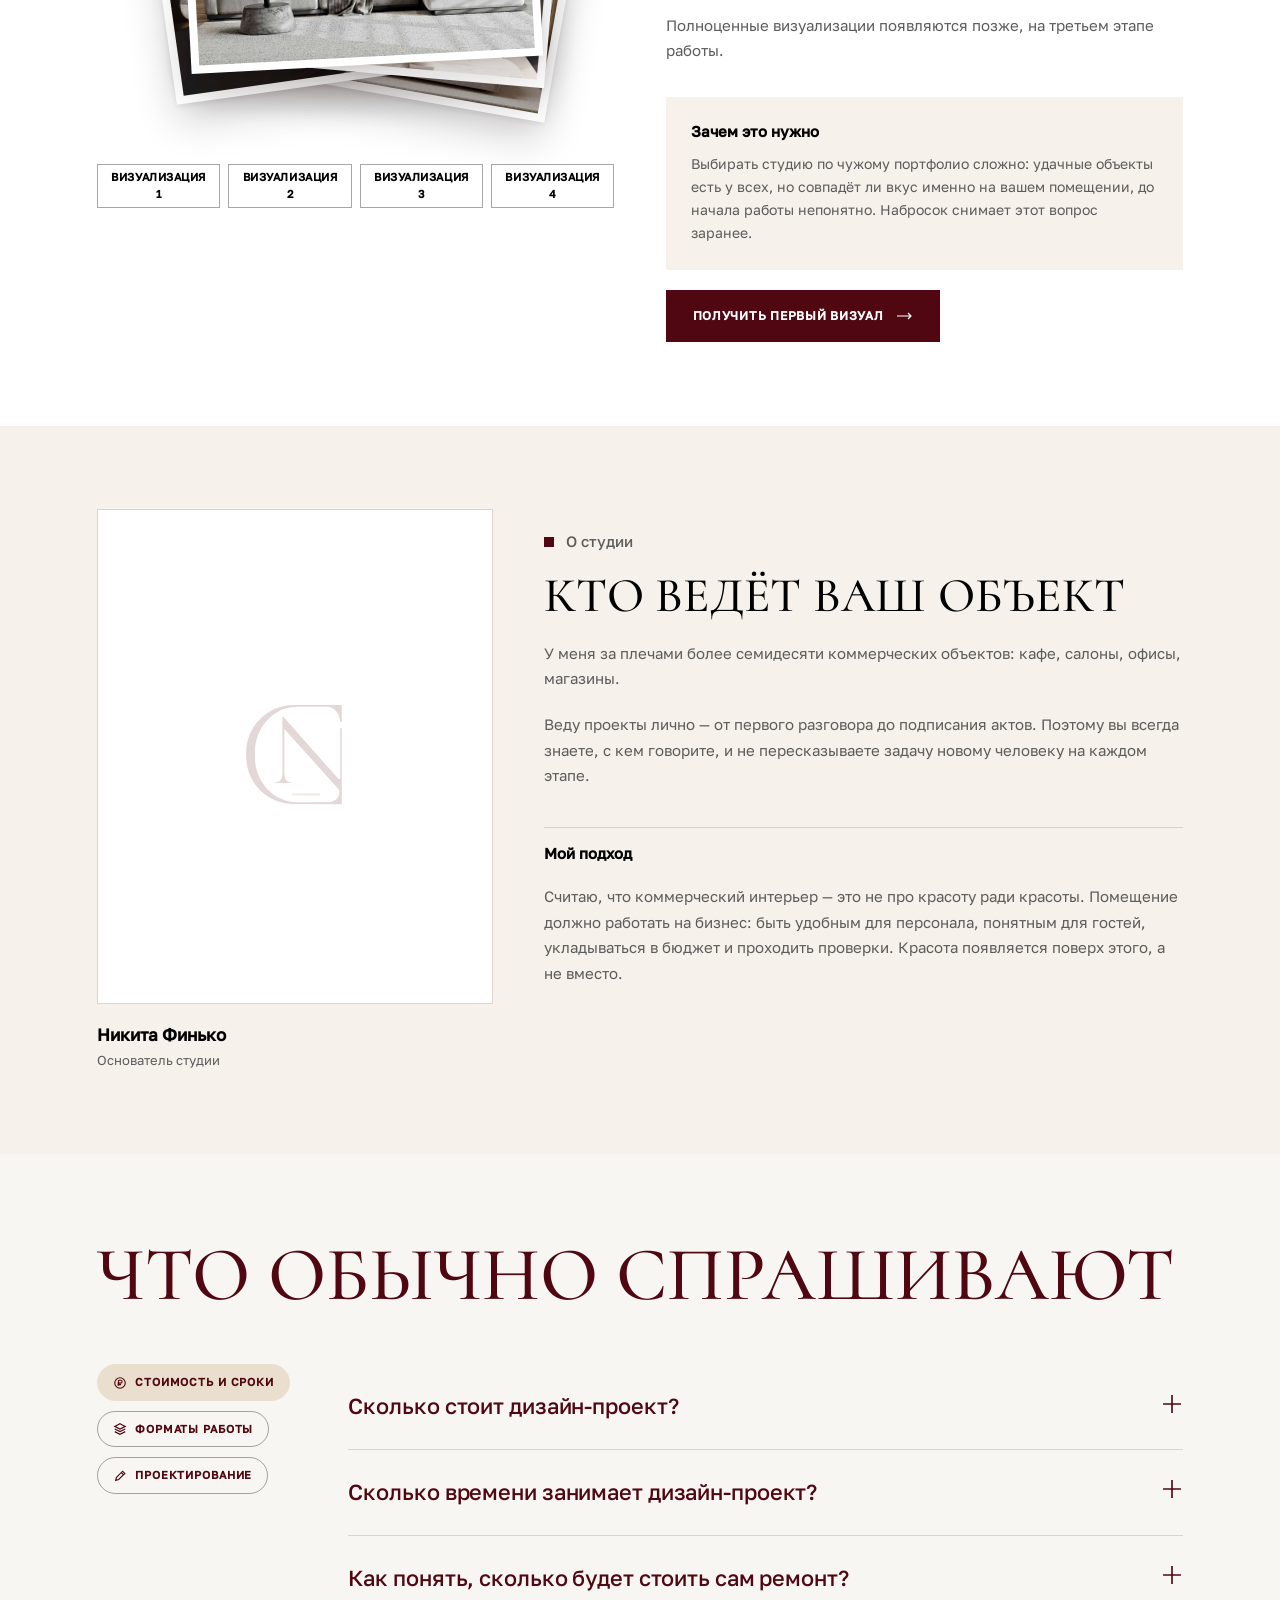
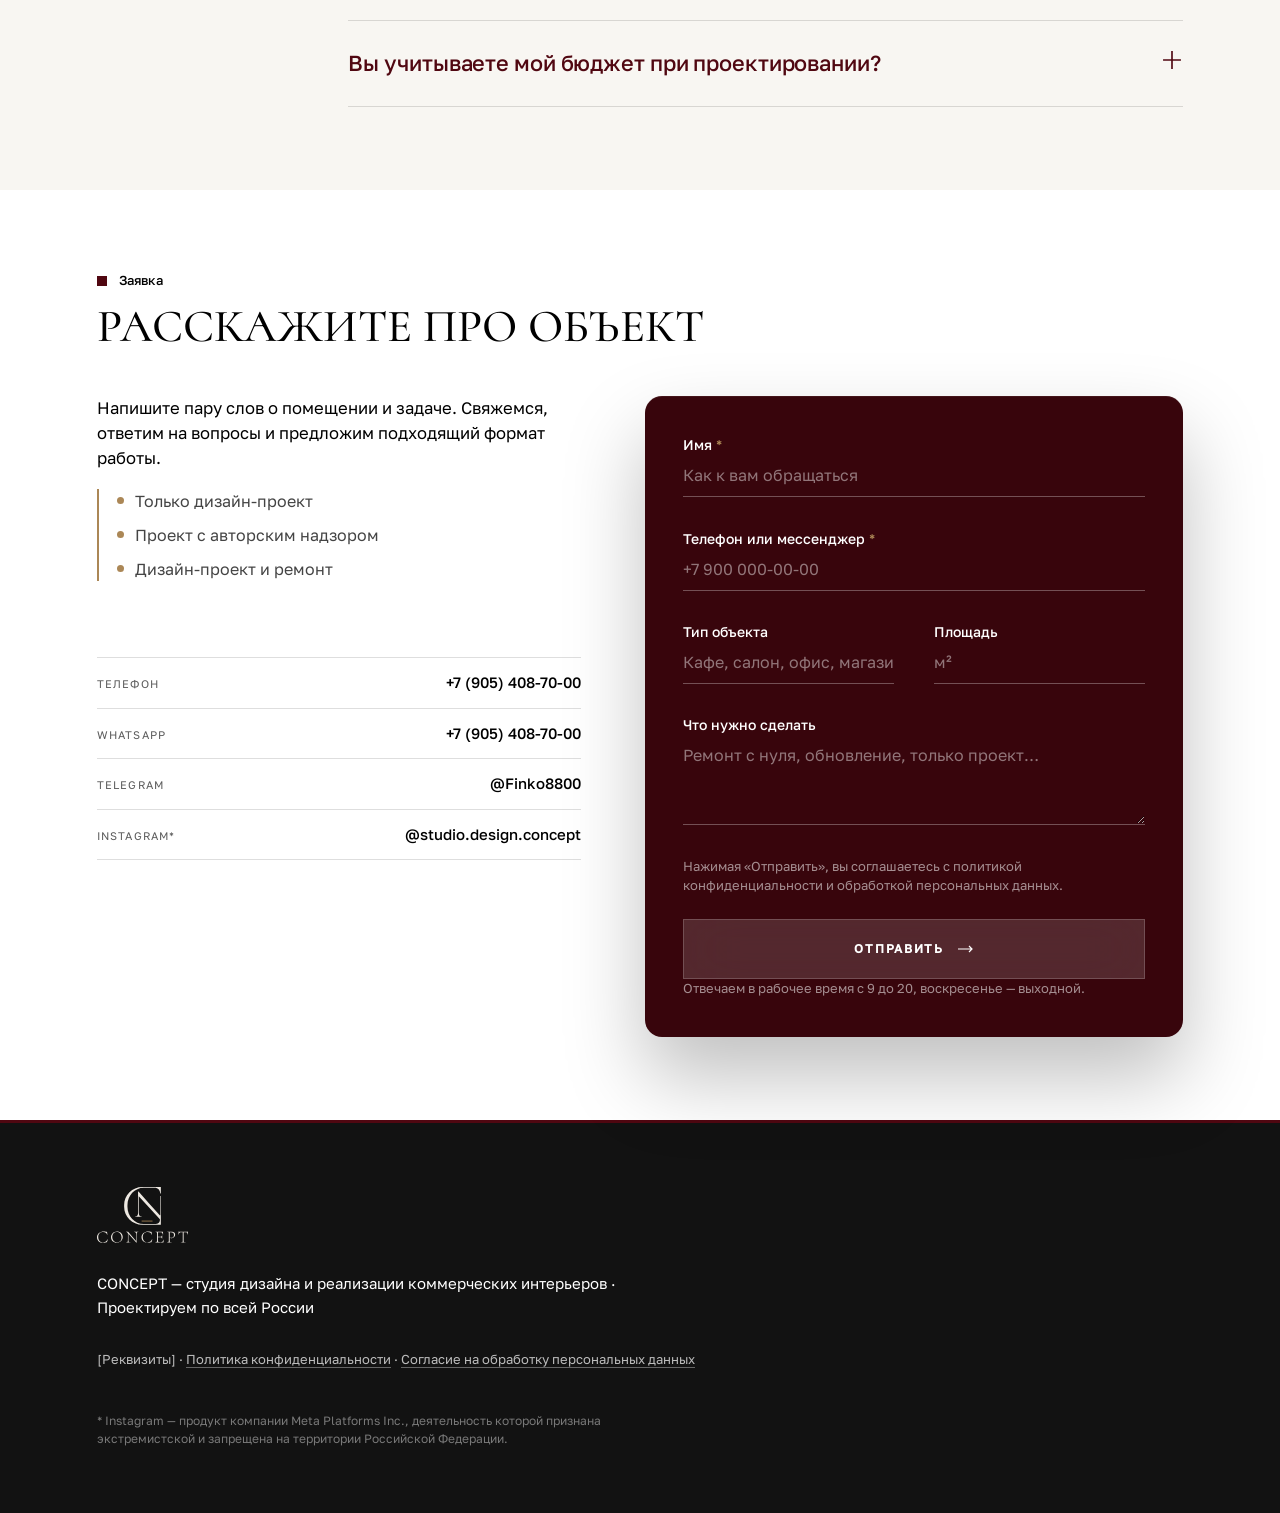
==== commit 9910473f: "Портфолио: ресторан «Чистая поляна» вместо пятой заглушки Пять кадров из архива заказчика: главное ф" ====
--- a/index.html
+++ b/index.html
@@ -465,13 +465,28 @@
         </div>
       </article>
 
-      <!-- ЗАГЛУШКА: объект заменим, когда клиент пришлёт фото и текст.
-           Подписи здесь временные, в документе «Тексты CONCEPT» их нет. -->
-      <article class="work work--flat work--r work--stub w5">
-        <h3 class="work__title">Объект готовим к публикации</h3>
-        <p class="work__meta">Фото и описание добавим, когда они будут готовы</p>
+      <!-- Ресторан «Чистая поляна». TODO: площадь, город, формат и срок заказчик
+           не передал — в подписи пока только то, что видно по материалам. -->
+      <article class="work work--flat work--r w5" tabindex="0">
+        <h3 class="work__title">Ресторан «Чистая поляна»</h3>
+        <p class="work__meta">Визуализации</p>
         <div class="work__media">
-          <img class="work__stub-mark" src="assets/logo/concept-mark.svg" alt="" width="165" height="170" loading="lazy">
+          <img src="assets/photo/works/restaurant-polyana/wide.jpg" alt="Ресторан: зал с синими креслами, светлыми столами и зелёными островками" loading="lazy" width="1448" height="1086">
+        </div>
+        <div class="work__cards">
+          <button class="work__card" type="button" data-full="assets/photo/works/restaurant-polyana/01.jpg" aria-label="Открыть фото объекта">
+            <img src="assets/photo/works/restaurant-polyana/01.jpg" alt="" loading="lazy">
+          </button>
+          <button class="work__card" type="button" data-full="assets/photo/works/restaurant-polyana/02.jpg" aria-label="Открыть фото объекта">
+            <img src="assets/photo/works/restaurant-polyana/02.jpg" alt="" loading="lazy">
+          </button>
+          <button class="work__card" type="button" data-full="assets/photo/works/restaurant-polyana/03.jpg" aria-label="Открыть фото объекта">
+            <img src="assets/photo/works/restaurant-polyana/03.jpg" alt="" loading="lazy">
+          </button>
+          <!-- коллаж: в превью не показывается, но есть в листании -->
+          <button class="work__card" type="button" data-full="assets/photo/works/restaurant-polyana/04.jpg" aria-label="Открыть фото объекта" hidden>
+            <img src="assets/photo/works/restaurant-polyana/04.jpg" alt="" loading="lazy">
+          </button>
         </div>
       </article>
 
